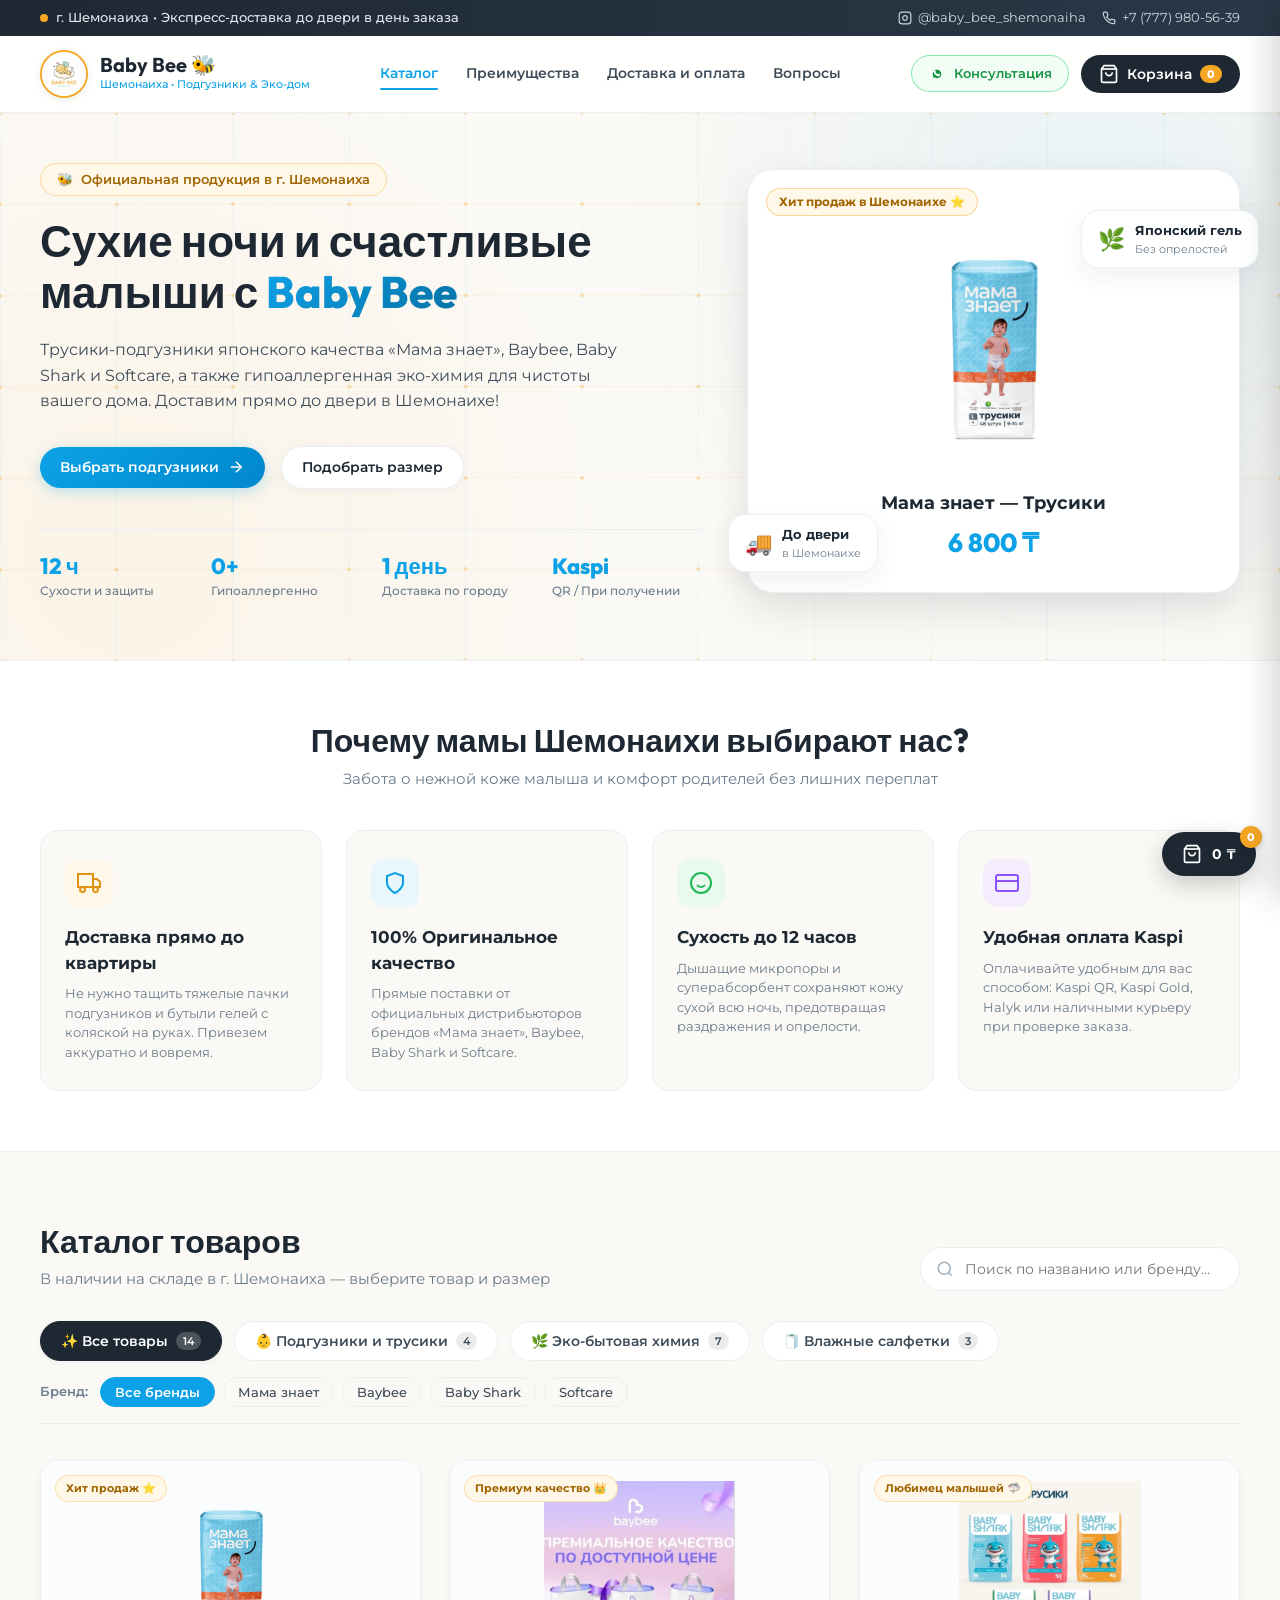
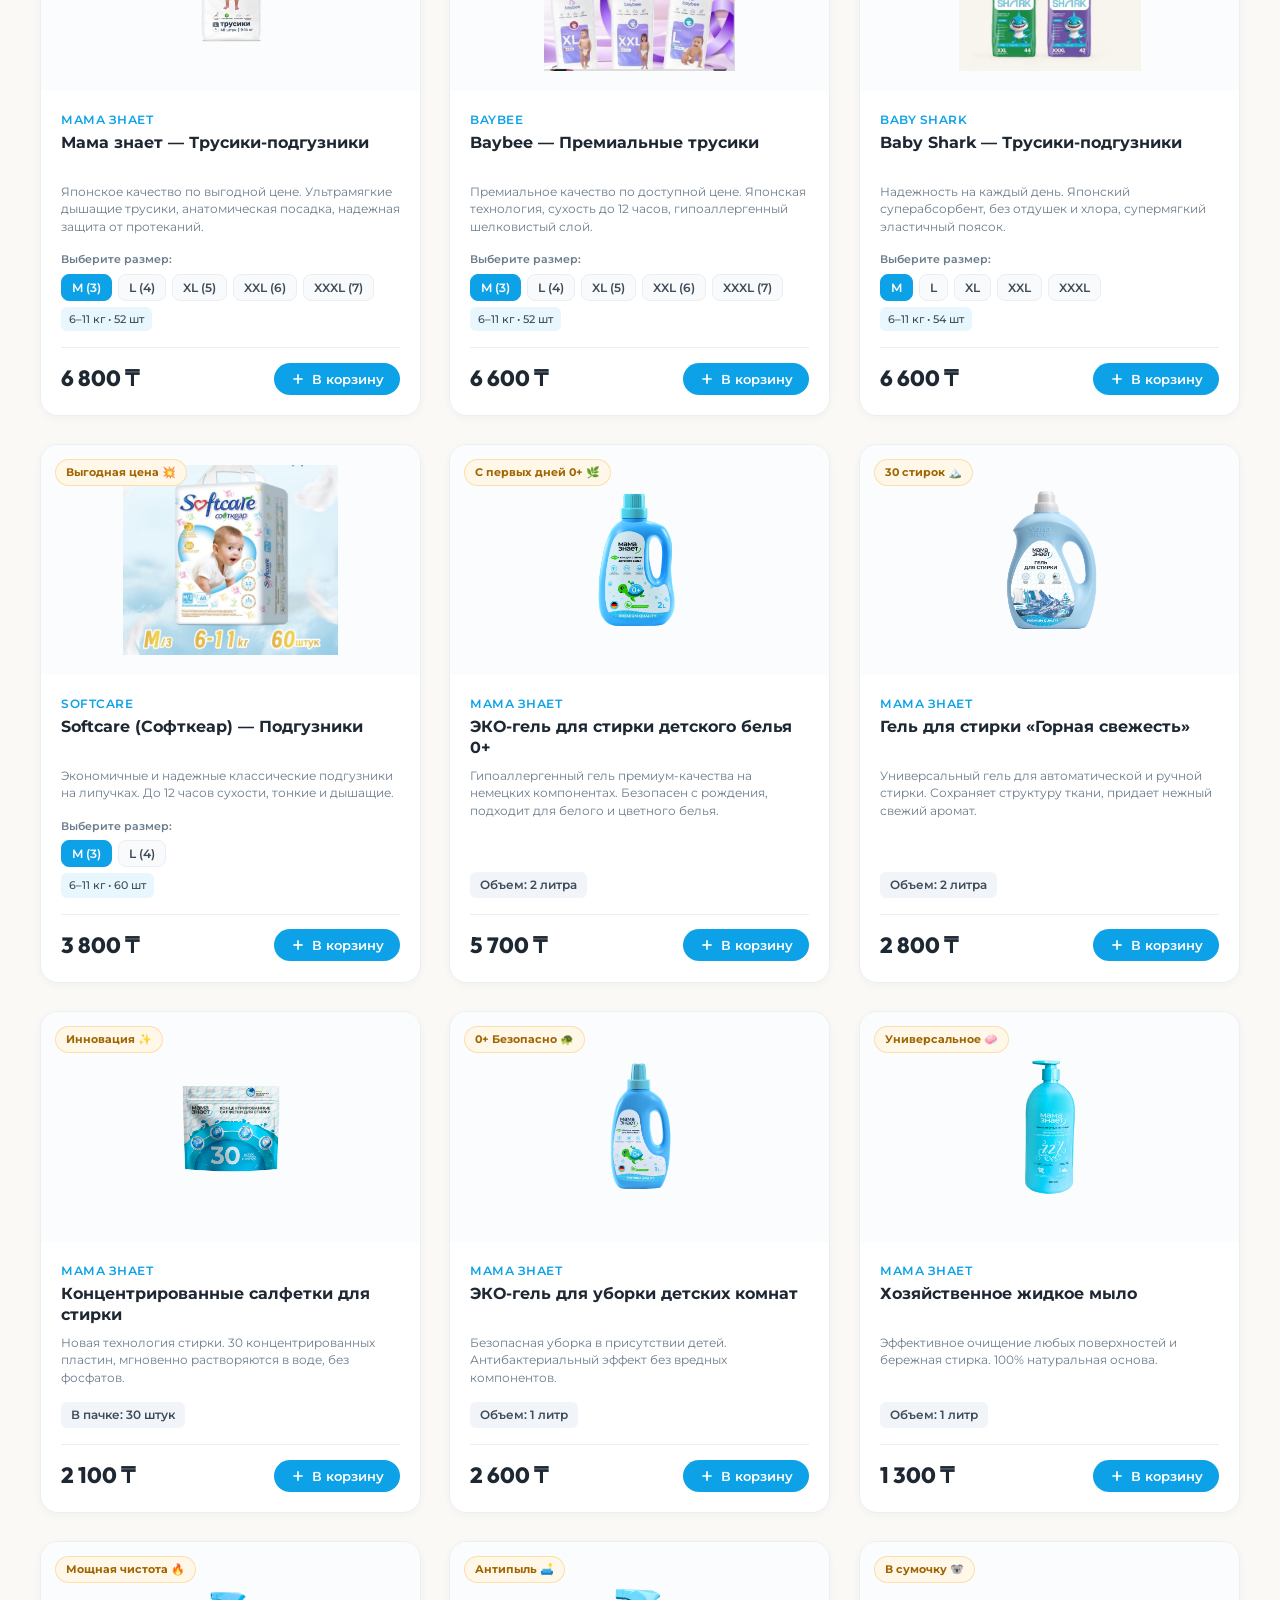
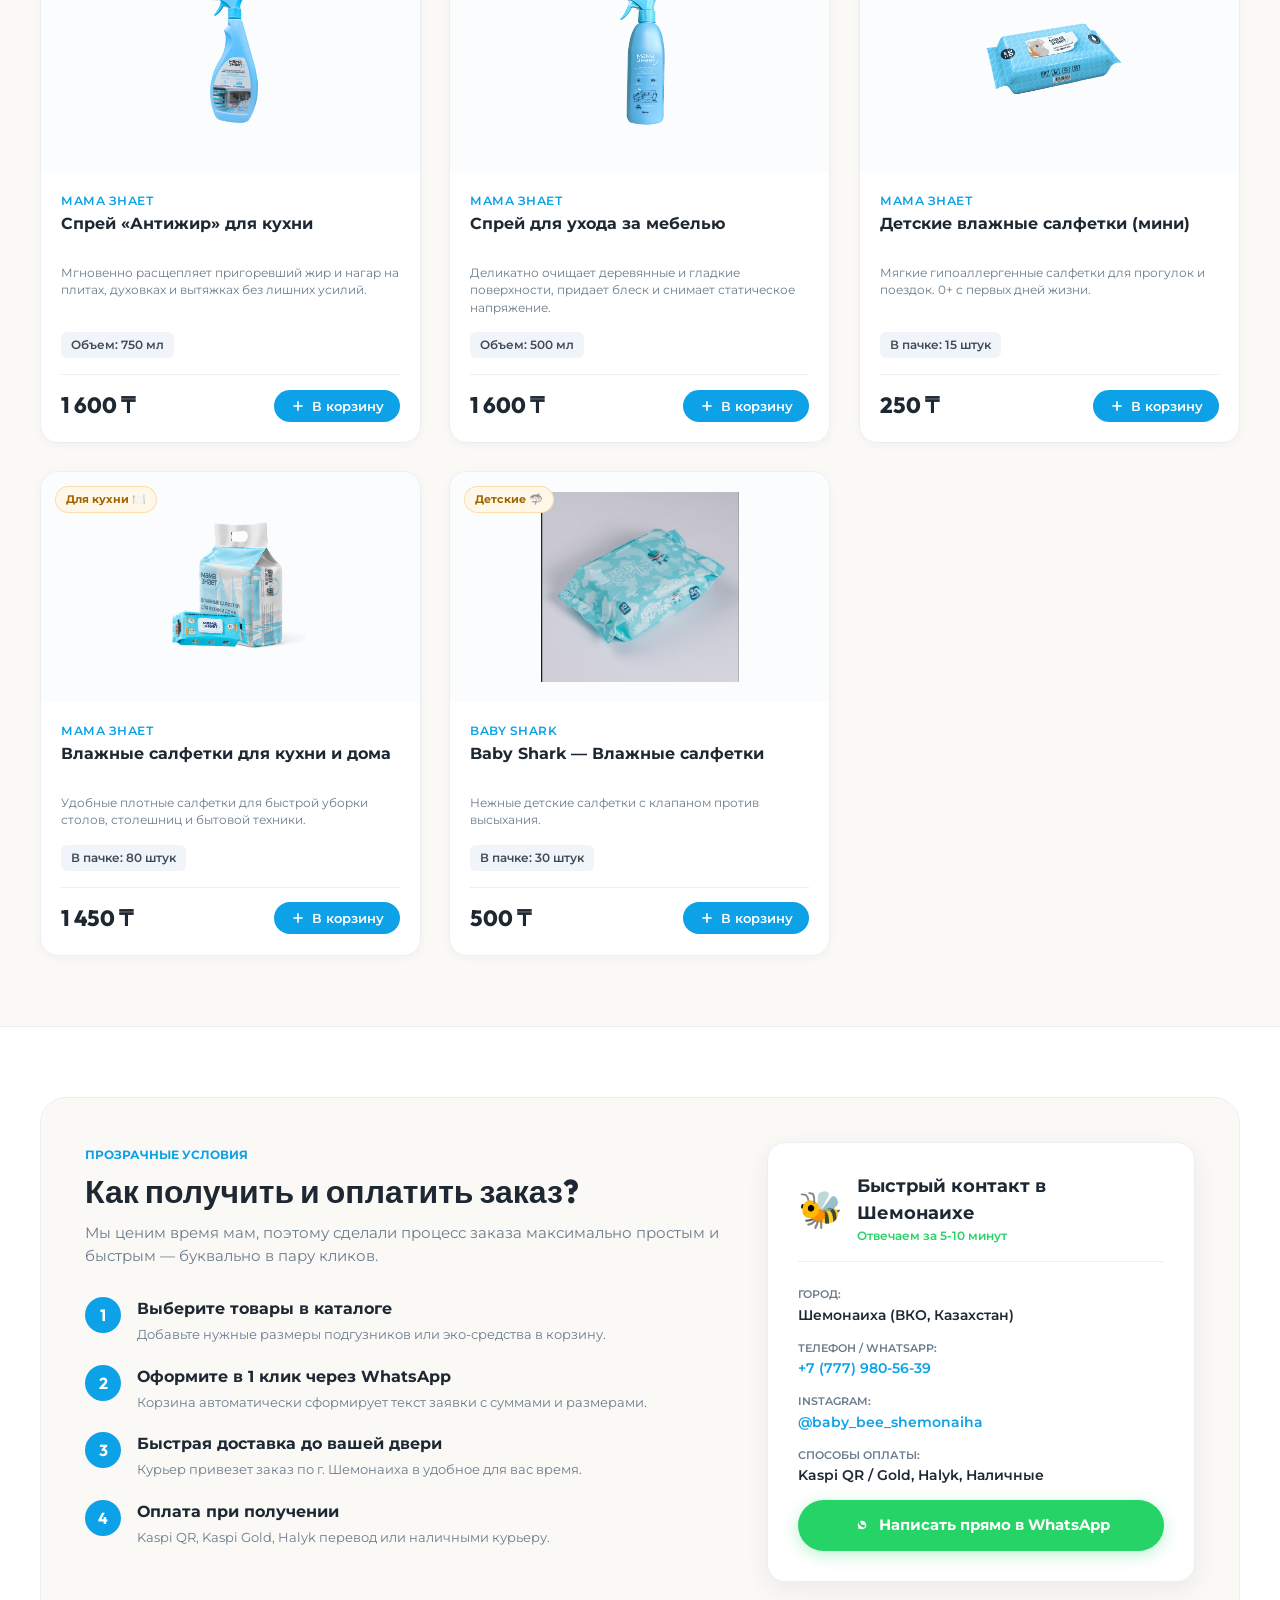
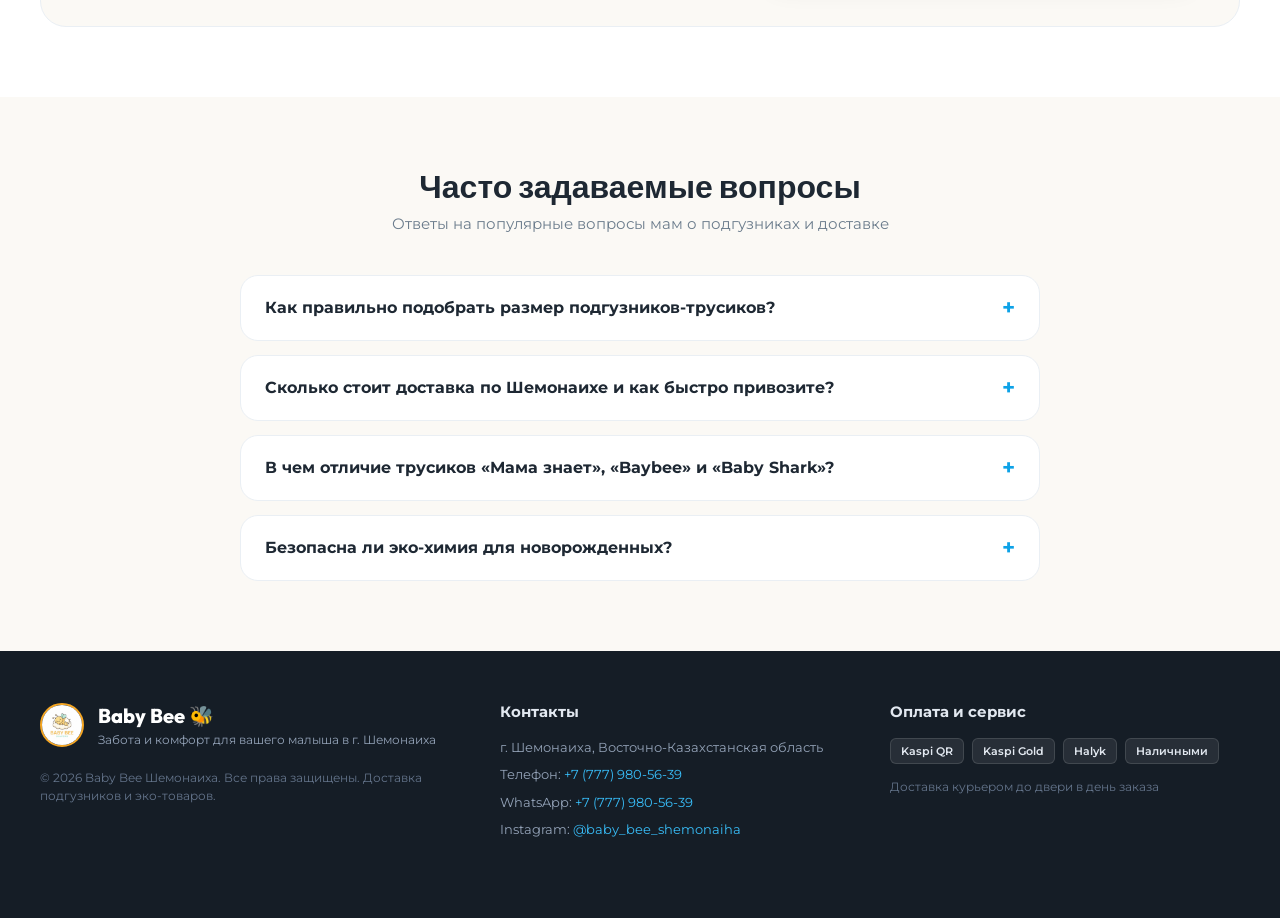
==== index.html @ c8bd8854 "feat: ✨ WOW effects — Canvas wave mesh, 3D card tilt & Stitch celebration modal" ====
<!DOCTYPE html>
<html lang="ru">
<head>
  <meta charset="UTF-8">
  <meta name="viewport" content="width=device-width, initial-scale=1.0">
  <title>Baby Bee — Доставка подгузников и эко-товаров в г. Шемонаиха</title>
  <meta name="description" content="Интернет-витрина подгузников и детских товаров Baby Bee в г. Шемонаиха. Трусики «Мама знает», Baybee, Baby Shark, Softcare, эко-гели для стирки. Быстрая доставка до двери!">
  
  <!-- Favicon / Logo -->
  <link rel="icon" type="image/jpeg" href="images/logo.jpg">
  
  <!-- Google Fonts: Montserrat + Outfit -->
  <link rel="preconnect" href="https://fonts.googleapis.com">
  <link rel="preconnect" href="https://fonts.gstatic.com" crossorigin>
  <link href="https://fonts.googleapis.com/css2?family=Montserrat:wght@400;500;600;700;800;900&family=Outfit:wght@400;500;600;700&display=swap" rel="stylesheet">
  
  <!-- Stylesheet -->
  <link rel="stylesheet" href="css/style.css">
</head>
<body>

  <!-- Top Announcement Bar -->
  <div class="top-bar">
    <div class="container top-bar__content">
      <div class="top-bar__tag">
        <span class="pulse-dot"></span>
        <span>г. Шемонаиха • Экспресс-доставка до двери в день заказа</span>
      </div>
      <div class="top-bar__links">
        <a href="https://instagram.com/baby_bee_shemonaiha" target="_blank" rel="noopener" class="top-bar__link">
          <svg class="icon" viewBox="0 0 24 24" fill="none" stroke="currentColor" stroke-width="2"><rect x="2" y="2" width="20" height="20" rx="5" ry="5"></rect><path d="M16 11.37A4 4 0 1 1 12.63 8 4 4 0 0 1 16 11.37z"></path><line x1="17.5" y1="6.5" x2="17.51" y2="6.5"></line></svg>
          <span>@baby_bee_shemonaiha</span>
        </a>
        <a href="tel:+77779805639" class="top-bar__link">
          <svg class="icon" viewBox="0 0 24 24" fill="none" stroke="currentColor" stroke-width="2"><path d="M22 16.92v3a2 2 0 0 1-2.18 2 19.79 19.79 0 0 1-8.63-3.07 19.5 19.5 0 0 1-6-6 19.79 19.79 0 0 1-3.07-8.67A2 2 0 0 1 4.11 2h3a2 2 0 0 1 2 1.72 12.84 12.84 0 0 0 .7 2.81 2 2 0 0 1-.45 2.11L8.09 9.91a16 16 0 0 0 6 6l1.27-1.27a2 2 0 0 1 2.11-.45 12.84 12.84 0 0 0 2.81.7A2 2 0 0 1 22 16.92z"></path></svg>
          <span>+7 (777) 980-56-39</span>
        </a>
      </div>
    </div>
  </div>

  <!-- Header / Navigation -->
  <header class="header">
    <div class="container header__container">
      <a href="#" class="brand-logo">
        <img src="images/logo.jpg" alt="Baby Bee Шемонаиха" class="brand-logo__img">
        <div class="brand-logo__text">
          <span class="brand-logo__title">Baby Bee 🐝</span>
          <span class="brand-logo__sub">Шемонаиха • Подгузники & Эко-дом</span>
        </div>
      </a>

      <nav class="nav">
        <a href="#catalog" class="nav__link active">Каталог</a>
        <a href="#advantages" class="nav__link">Преимущества</a>
        <a href="#delivery" class="nav__link">Доставка и оплата</a>
        <a href="#faq" class="nav__link">Вопросы</a>
      </nav>

      <div class="header__actions">
        <a href="https://wa.me/77779805639?text=%D0%97%D0%B4%D1%80%D0%B0%D0%B2%D1%81%D1%82%D0%B2%D1%83%D0%B9%D1%82%D0%B5!%20%D0%A5%D0%BE%D1%87%D1%83%20%D0%BF%D1%80%D0%BE%D0%BA%D0%BE%D0%BD%D1%81%D1%83%D0%BB%D1%8C%D1%82%D0%B8%D1%80%D0%BE%D0%B2%D0%B0%D1%82%D1%8C%D1%81%D1%8F%20%D0%BF%D0%BE%20%D0%BF%D0%BE%D0%B4%D0%B3%D1%83%D0%B7%D0%BD%D0%B8%D0%BA%D0%B0%D0%BC%20%F0%9F%90%9D" target="_blank" rel="noopener" class="btn btn--whatsapp-outline">
          <svg class="icon-wa" viewBox="0 0 24 24" fill="currentColor"><path d="M12.031 6.172c-3.181 0-5.767 2.586-5.768 5.766-.001 1.298.38 2.27 1.019 3.287l-.582 2.128 2.182-.573c.978.58 1.911.928 3.145.929 3.178 0 5.767-2.587 5.768-5.766.001-3.187-2.575-5.771-5.764-5.771zm3.392 8.244c-.144.405-.837.774-1.17.824-.312.045-.634.07-.941.015-1.428-.255-2.587-1.144-3.56-2.115-.976-.97-1.86-2.13-2.114-3.56-.055-.306-.03-.628.016-.941.05-.333.419-1.026.824-1.17.203-.072.434-.072.637 0 .15.053.303.14.417.253.344.341.688.683 1.031 1.025.109.109.176.242.176.388 0 .147-.067.28-.176.389l-.337.337c-.109.109-.109.288 0 .397.432.432.93.811 1.488 1.119.559.309 1.146.541 1.765.688.15.035.303-.027.4-.124l.338-.338c.109-.109.242-.176.389-.176.146 0 .279.067.388.176.342.343.684.687 1.025 1.031.113.114.2.267.253.417.072.203.072.434 0 .637z"/></svg>
          <span>Консультация</span>
        </a>
        
        <button id="cartBtn" class="cart-trigger-btn" aria-label="Открыть корзину">
          <svg class="icon-cart" viewBox="0 0 24 24" fill="none" stroke="currentColor" stroke-width="2"><path d="M6 2L3 6v14a2 2 0 0 0 2 2h14a2 2 0 0 0 2-2V6l-3-4z"></path><line x1="3" y1="6" x2="21" y2="6"></line><path d="M16 10a4 4 0 0 1-8 0"></path></svg>
          <span class="cart-trigger-btn__text">Корзина</span>
          <span id="cartCountBadge" class="cart-badge">0</span>
        </button>
      </div>
    </div>
  </header>

  <!-- Hero Banner -->
  <section class="hero">
    <canvas id="heroMeshCanvas" class="hero__mesh-canvas"></canvas>
    <div class="container hero__container">
      <div class="hero__content">
        <div class="hero__pill">
          <span class="hero__pill-emoji">🐝</span>
          <span>Официальная продукция в г. Шемонаиха</span>
        </div>
        <h1 class="hero__title">
          Сухие ночи и счастливые малыши с <span class="gradient-text">Baby Bee</span>
        </h1>
        <p class="hero__desc">
          Трусики-подгузники японского качества «Мама знает», Baybee, Baby Shark и Softcare, а также гипоаллергенная эко-химия для чистоты вашего дома. Доставим прямо до двери в Шемонаихе!
        </p>

        <div class="hero__actions">
          <a href="#catalog" class="btn btn--primary">
            <span>Выбрать подгузники</span>
            <svg class="icon-arrow" viewBox="0 0 24 24" fill="none" stroke="currentColor" stroke-width="2"><line x1="5" y1="12" x2="19" y2="12"></line><polyline points="12 5 19 12 12 19"></polyline></svg>
          </a>
          <a href="https://wa.me/77779805639?text=%D0%97%D0%B4%D1%80%D0%B0%D0%B2%D1%81%D1%82%D0%B2%D1%83%D0%B9%D1%82%D0%B5!%20%D0%9F%D0%BE%D0%BC%D0%BE%D0%B3%D0%B8%D1%82%D0%B5%20%D0%BF%D0%BE%D0%B4%D0%BE%D0%B1%D1%80%D0%B0%D1%82%D1%8C%20%D1%80%D0%B0%D0%B7%D0%BC%D0%B5%D1%80%20%D0%BF%D0%BE%D0%B4%D0%B3%D1%83%D0%B7%D0%BD%D0%B8%D0%BA%D0%BE%D0%B2%20%D0%BF%D0%BE%20%D0%B2%D0%B5%D1%81%D1%83%20%D0%BC%D0%B0%D0%BB%D1%8B%D1%88%D0%B0%20%F0%9F%91%B6" target="_blank" rel="noopener" class="btn btn--secondary">
            <span>Подобрать размер</span>
          </a>
        </div>

        <!-- Quick Stats / Highlights -->
        <div class="hero__stats">
          <div class="stat-card">
            <span class="stat-card__number">12 ч</span>
            <span class="stat-card__label">Сухости и защиты</span>
          </div>
          <div class="stat-card">
            <span class="stat-card__number">0+</span>
            <span class="stat-card__label">Гипоаллергенно</span>
          </div>
          <div class="stat-card">
            <span class="stat-card__number">1 день</span>
            <span class="stat-card__label">Доставка по городу</span>
          </div>
          <div class="stat-card">
            <span class="stat-card__number">Kaspi</span>
            <span class="stat-card__label">QR / При получении</span>
          </div>
        </div>
      </div>

      <div class="hero__media">
        <div class="hero-card-preview">
          <div class="hero-badge">Хит продаж в Шемонаихе ⭐</div>
          <img src="images/products/mama_znaet_pants.webp" alt="Мама знает трусики" class="hero-card-preview__img">
          <div class="hero-card-preview__caption">
            <div class="hero-card-preview__name">Мама знает — Трусики</div>
            <div class="hero-card-preview__price">6 800 ₸</div>
          </div>
          <div class="hero-floating-badge hero-floating-badge--1">
            <span class="emoji">🚚</span>
            <div>
              <strong>До двери</strong>
              <small>в Шемонаихе</small>
            </div>
          </div>
          <div class="hero-floating-badge hero-floating-badge--2">
            <span class="emoji">🌿</span>
            <div>
              <strong>Японский гель</strong>
              <small>Без опрелостей</small>
            </div>
          </div>
        </div>
      </div>
    </div>
  </section>

  <!-- Advantages Section -->
  <section id="advantages" class="advantages-section">
    <div class="container">
      <div class="section-header">
        <h2 class="section-title">Почему мамы Шемонаихи выбирают нас?</h2>
        <p class="section-subtitle">Забота о нежной коже малыша и комфорт родителей без лишних переплат</p>
      </div>

      <div class="advantages-grid">
        <div class="adv-card">
          <div class="adv-card__icon adv-card__icon--yellow">
            <svg viewBox="0 0 24 24" fill="none" stroke="currentColor" stroke-width="2"><rect x="1" y="3" width="15" height="13"></rect><polygon points="16 8 20 8 23 11 23 16 16 16 16 8"></polygon><circle cx="5.5" cy="18.5" r="2.5"></circle><circle cx="18.5" cy="18.5" r="2.5"></circle></svg>
          </div>
          <h3 class="adv-card__title">Доставка прямо до квартиры</h3>
          <p class="adv-card__text">Не нужно тащить тяжелые пачки подгузников и бутыли гелей с коляской на руках. Привезем аккуратно и вовремя.</p>
        </div>

        <div class="adv-card">
          <div class="adv-card__icon adv-card__icon--blue">
            <svg viewBox="0 0 24 24" fill="none" stroke="currentColor" stroke-width="2"><path d="M12 22s8-4 8-10V5l-8-3-8 3v7c0 6 8 10 8 10z"></path></svg>
          </div>
          <h3 class="adv-card__title">100% Оригинальное качество</h3>
          <p class="adv-card__text">Прямые поставки от официальных дистрибьюторов брендов «Мама знает», Baybee, Baby Shark и Softcare.</p>
        </div>

        <div class="adv-card">
          <div class="adv-card__icon adv-card__icon--green">
            <svg viewBox="0 0 24 24" fill="none" stroke="currentColor" stroke-width="2"><circle cx="12" cy="12" r="10"></circle><path d="M8 14s1.5 2 4 2 4-2 4-2"></path><line x1="9" y1="9" x2="9.01" y2="9"></line><line x1="15" y1="9" x2="15.01" y2="9"></line></svg>
          </div>
          <h3 class="adv-card__title">Сухость до 12 часов</h3>
          <p class="adv-card__text">Дышащие микропоры и суперабсорбент сохраняют кожу сухой всю ночь, предотвращая раздражения и опрелости.</p>
        </div>

        <div class="adv-card">
          <div class="adv-card__icon adv-card__icon--purple">
            <svg viewBox="0 0 24 24" fill="none" stroke="currentColor" stroke-width="2"><rect x="1" y="4" width="22" height="16" rx="2" ry="2"></rect><line x1="1" y1="10" x2="23" y2="10"></line></svg>
          </div>
          <h3 class="adv-card__title">Удобная оплата Kaspi</h3>
          <p class="adv-card__text">Оплачивайте удобным для вас способом: Kaspi QR, Kaspi Gold, Halyk или наличными курьеру при проверке заказа.</p>
        </div>
      </div>
    </div>
  </section>

  <!-- Catalog Section -->
  <section id="catalog" class="catalog-section">
    <div class="container">
      <div class="catalog-head">
        <div>
          <h2 class="section-title">Каталог товаров</h2>
          <p class="section-subtitle">В наличии на складе в г. Шемонаиха — выберите товар и размер</p>
        </div>

        <!-- Search Bar -->
        <div class="catalog-search">
          <svg class="search-icon" viewBox="0 0 24 24" fill="none" stroke="currentColor" stroke-width="2"><circle cx="11" cy="11" r="8"></circle><line x1="21" y1="21" x2="16.65" y2="16.65"></line></svg>
          <input type="text" id="searchInput" placeholder="Поиск по названию или бренду..." aria-label="Поиск товаров">
        </div>
      </div>

      <!-- Category Filter Pills -->
      <div class="filter-categories">
        <button class="filter-btn active" data-category="all">
          <span>✨ Все товары</span>
          <span class="filter-count" id="countAll">14</span>
        </button>
        <button class="filter-btn" data-category="diapers">
          <span>👶 Подгузники и трусики</span>
          <span class="filter-count" id="countDiapers">4</span>
        </button>
        <button class="filter-btn" data-category="care">
          <span>🌿 Эко-бытовая химия</span>
          <span class="filter-count" id="countCare">7</span>
        </button>
        <button class="filter-btn" data-category="wipes">
          <span>🧻 Влажные салфетки</span>
          <span class="filter-count" id="countWipes">3</span>
        </button>
      </div>

      <!-- Brand Filter Tabs -->
      <div class="filter-brands">
        <span class="brand-label">Бренд:</span>
        <button class="brand-pill active" data-brand="all">Все бренды</button>
        <button class="brand-pill" data-brand="Мама знает">Мама знает</button>
        <button class="brand-pill" data-brand="Baybee">Baybee</button>
        <button class="brand-pill" data-brand="Baby Shark">Baby Shark</button>
        <button class="brand-pill" data-brand="Softcare">Softcare</button>
      </div>

      <!-- Products Grid -->
      <div id="productsGrid" class="products-grid">
        <!-- Rendered dynamically via app.js -->
        <div class="loading-state">
          <div class="spinner"></div>
          <p>Загрузка каталога товаров...</p>
        </div>
      </div>
    </div>
  </section>

  <!-- Delivery & Payment Section -->
  <section id="delivery" class="delivery-section">
    <div class="container">
      <div class="delivery-card">
        <div class="delivery-card__col">
          <div class="badge-sub">Прозрачные условия</div>
          <h2 class="delivery-title">Как получить и оплатить заказ?</h2>
          <p class="delivery-text">Мы ценим время мам, поэтому сделали процесс заказа максимально простым и быстрым — буквально в пару кликов.</p>

          <div class="steps-list">
            <div class="step-item">
              <div class="step-item__num">1</div>
              <div class="step-item__info">
                <h4>Выберите товары в каталоге</h4>
                <p>Добавьте нужные размеры подгузников или эко-средства в корзину.</p>
              </div>
            </div>

            <div class="step-item">
              <div class="step-item__num">2</div>
              <div class="step-item__info">
                <h4>Оформите в 1 клик через WhatsApp</h4>
                <p>Корзина автоматически сформирует текст заявки с суммами и размерами.</p>
              </div>
            </div>

            <div class="step-item">
              <div class="step-item__num">3</div>
              <div class="step-item__info">
                <h4>Быстрая доставка до вашей двери</h4>
                <p>Курьер привезет заказ по г. Шемонаиха в удобное для вас время.</p>
              </div>
            </div>

            <div class="step-item">
              <div class="step-item__num">4</div>
              <div class="step-item__info">
                <h4>Оплата при получении</h4>
                <p>Kaspi QR, Kaspi Gold, Halyk перевод или наличными курьеру.</p>
              </div>
            </div>
          </div>
        </div>

        <div class="delivery-card__col delivery-card__col--accent">
          <div class="order-box">
            <div class="order-box__header">
              <span class="order-box__icon">🐝</span>
              <div>
                <h3>Быстрый контакт в Шемонаихе</h3>
                <p>Отвечаем за 5-10 минут</p>
              </div>
            </div>

            <div class="order-box__item">
              <span class="label">Город:</span>
              <span class="value">Шемонаиха (ВКО, Казахстан)</span>
            </div>
            <div class="order-box__item">
              <span class="label">Телефон / WhatsApp:</span>
              <a href="https://wa.me/77779805639" class="value link">+7 (777) 980-56-39</a>
            </div>
            <div class="order-box__item">
              <span class="label">Instagram:</span>
              <a href="https://instagram.com/baby_bee_shemonaiha" target="_blank" class="value link">@baby_bee_shemonaiha</a>
            </div>
            <div class="order-box__item">
              <span class="label">Способы оплаты:</span>
              <span class="value">Kaspi QR / Gold, Halyk, Наличные</span>
            </div>

            <a href="https://wa.me/77779805639?text=%D0%97%D0%B4%D1%80%D0%B0%D0%B2%D1%81%D1%82%D0%B2%D1%83%D0%B9%D1%82%D0%B5!%20%D0%AF%20%D0%B8%D0%B7%20%D0%A8%D0%B5%D0%BC%D0%BE%D0%BD%D0%B0%D0%B8%D1%85%D0%B8%2C%20%D1%85%D0%BE%D1%87%D1%83%20%D1%81%D0%B4%D0%B5%D0%BB%D0%B0%D1%82%D1%8C%20%D0%B7%D0%B0%D0%BA%D0%B0%D0%B7%20%F0%9F%9B%92" target="_blank" rel="noopener" class="btn btn--whatsapp-solid">
              <svg class="icon-wa" viewBox="0 0 24 24" fill="currentColor"><path d="M12.031 6.172c-3.181 0-5.767 2.586-5.768 5.766-.001 1.298.38 2.27 1.019 3.287l-.582 2.128 2.182-.573c.978.58 1.911.928 3.145.929 3.178 0 5.767-2.587 5.768-5.766.001-3.187-2.575-5.771-5.764-5.771zm3.392 8.244c-.144.405-.837.774-1.17.824-.312.045-.634.07-.941.015-1.428-.255-2.587-1.144-3.56-2.115-.976-.97-1.86-2.13-2.114-3.56-.055-.306-.03-.628.016-.941.05-.333.419-1.026.824-1.17.203-.072.434-.072.637 0 .15.053.303.14.417.253.344.341.688.683 1.031 1.025.109.109.176.242.176.388 0 .147-.067.28-.176.389l-.337.337c-.109.109-.109.288 0 .397.432.432.93.811 1.488 1.119.559.309 1.146.541 1.765.688.15.035.303-.027.4-.124l.338-.338c.109-.109.242-.176.389-.176.146 0 .279.067.388.176.342.343.684.687 1.025 1.031.113.114.2.267.253.417.072.203.072.434 0 .637z"/></svg>
              <span>Написать прямо в WhatsApp</span>
            </a>
          </div>
        </div>
      </div>
    </div>
  </section>

  <!-- FAQ Section -->
  <section id="faq" class="faq-section">
    <div class="container">
      <div class="section-header">
        <h2 class="section-title">Часто задаваемые вопросы</h2>
        <p class="section-subtitle">Ответы на популярные вопросы мам о подгузниках и доставке</p>
      </div>

      <div class="faq-accordion">
        <details class="faq-item">
          <summary class="faq-question">
            <span>Как правильно подобрать размер подгузников-трусиков?</span>
            <span class="faq-icon">+</span>
          </summary>
          <div class="faq-answer">
            <p>Ориентируйтесь в первую очередь на реальный вес малыша и его телосложение. Если вес находится на верхней границе (например, 10.5 кг при диапазоне M 6–11 кг), рекомендуем брать размер с запасом — размер L (9–14 кг), чтобы поясок сидел свободно и не оставлял следов.</p>
          </div>
        </details>

        <details class="faq-item">
          <summary class="faq-question">
            <span>Сколько стоит доставка по Шемонаихе и как быстро привозите?</span>
            <span class="faq-icon">+</span>
          </summary>
          <div class="faq-answer">
            <p>Доставляем заказы в день оформления прямо до вашей квартиры или дома. Точные детали и время согласовываются индивидуально в WhatsApp для вашего максимального удобства.</p>
          </div>
        </details>

        <details class="faq-item">
          <summary class="faq-question">
            <span>В чем отличие трусиков «Мама знает», «Baybee» и «Baby Shark»?</span>
            <span class="faq-icon">+</span>
          </summary>
          <div class="faq-answer">
            <p><strong>«Мама знает»</strong> — флагманский казахстанско-японский бренд с высочайшей мягкостью и анатомическим кроем. <strong>«Baybee»</strong> — премиальная серия с шелковистым слоем для чувствительной кожи. <strong>«Baby Shark»</strong> — практичные, ультратонкие и яркие трусики на каждый день. Все три бренда используют премиальный японский абсорбент без хлора и отдушек.</p>
          </div>
        </details>

        <details class="faq-item">
          <summary class="faq-question">
            <span>Безопасна ли эко-химия для новорожденных?</span>
            <span class="faq-icon">+</span>
          </summary>
          <div class="faq-answer">
            <p>Да! ЭКО-гель для стирки «Мама знает» имеет маркировку 0+ с первых дней жизни, изготовлен на основе мягких ПАВ на немецких компонентах, полностью выполаскивается из волокон ткани и гипоаллергенен.</p>
          </div>
        </details>
      </div>
    </div>
  </section>

  <!-- Footer -->
  <footer class="footer">
    <div class="container footer__container">
      <div class="footer__brand">
        <div class="footer__logo">
          <img src="images/logo.jpg" alt="Baby Bee Шемонаиха" class="footer__logo-img">
          <div>
            <div class="footer__brand-title">Baby Bee 🐝</div>
            <div class="footer__brand-desc">Забота и комфорт для вашего малыша в г. Шемонаиха</div>
          </div>
        </div>
        <p class="footer__copy">© 2026 Baby Bee Шемонаиха. Все права защищены. Доставка подгузников и эко-товаров.</p>
      </div>

      <div class="footer__links">
        <h4>Контакты</h4>
        <p>г. Шемонаиха, Восточно-Казахстанская область</p>
        <p>Телефон: <a href="tel:+77779805639">+7 (777) 980-56-39</a></p>
        <p>WhatsApp: <a href="https://wa.me/77779805639">+7 (777) 980-56-39</a></p>
        <p>Instagram: <a href="https://instagram.com/baby_bee_shemonaiha" target="_blank">@baby_bee_shemonaiha</a></p>
      </div>

      <div class="footer__payment">
        <h4>Оплата и сервис</h4>
        <div class="payment-badges">
          <span class="pay-badge">Kaspi QR</span>
          <span class="pay-badge">Kaspi Gold</span>
          <span class="pay-badge">Halyk</span>
          <span class="pay-badge">Наличными</span>
        </div>
        <p class="footer__note">Доставка курьером до двери в день заказа</p>
      </div>
    </div>
  </footer>

  <!-- Slide-out Cart Drawer & Backdrop -->
  <div id="cartBackdrop" class="cart-backdrop"></div>
  <aside id="cartDrawer" class="cart-drawer" aria-label="Корзина покупок">
    <div class="cart-drawer__header">
      <div class="cart-drawer__title">
        <svg class="icon" viewBox="0 0 24 24" fill="none" stroke="currentColor" stroke-width="2"><path d="M6 2L3 6v14a2 2 0 0 0 2 2h14a2 2 0 0 0 2-2V6l-3-4z"></path><line x1="3" y1="6" x2="21" y2="6"></line><path d="M16 10a4 4 0 0 1-8 0"></path></svg>
        <span>Ваш заказ</span>
        <span id="drawerItemsCount" class="badge-count">0</span>
      </div>
      <button id="closeCartBtn" class="close-cart-btn" aria-label="Закрыть корзину">
        <svg viewBox="0 0 24 24" fill="none" stroke="currentColor" stroke-width="2"><line x1="18" y1="6" x2="6" y2="18"></line><line x1="6" y1="6" x2="18" y2="18"></line></svg>
      </button>
    </div>

    <!-- Cart Items List -->
    <div id="cartItemsList" class="cart-drawer__items">
      <!-- Empty state or items rendered via app.js -->
    </div>

    <!-- Cart Drawer Footer -->
    <div class="cart-drawer__footer">
      <!-- Order details input fields -->
      <div class="checkout-inputs">
        <div class="input-group">
          <label for="orderName">Ваше имя:</label>
          <input type="text" id="orderName" placeholder="Например: Алина" class="form-control">
        </div>
        <div class="input-group">
          <label for="orderAddress">Адрес в Шемонаихе:</label>
          <input type="text" id="orderAddress" placeholder="Улица, дом, квартира (или самовывоз)" class="form-control">
        </div>
        <div class="input-group">
          <label for="orderPayment">Способ оплаты:</label>
          <select id="orderPayment" class="form-control">
            <option value="Kaspi QR / Kaspi Gold">Kaspi QR / Kaspi Gold</option>
            <option value="Halyk Bank">Halyk Bank перевод</option>
            <option value="Наличными курьеру">Наличными при получении</option>
          </select>
        </div>
      </div>

      <div class="cart-total-bar">
        <span>Итого к оплате:</span>
        <span id="cartTotalPrice" class="cart-total-price">0 ₸</span>
      </div>

      <button id="checkoutWhatsAppBtn" class="btn btn--whatsapp-checkout">
        <svg class="icon-wa" viewBox="0 0 24 24" fill="currentColor"><path d="M12.031 6.172c-3.181 0-5.767 2.586-5.768 5.766-.001 1.298.38 2.27 1.019 3.287l-.582 2.128 2.182-.573c.978.58 1.911.928 3.145.929 3.178 0 5.767-2.587 5.768-5.766.001-3.187-2.575-5.771-5.764-5.771zm3.392 8.244c-.144.405-.837.774-1.17.824-.312.045-.634.07-.941.015-1.428-.255-2.587-1.144-3.56-2.115-.976-.97-1.86-2.13-2.114-3.56-.055-.306-.03-.628.016-.941.05-.333.419-1.026.824-1.17.203-.072.434-.072.637 0 .15.053.303.14.417.253.344.341.688.683 1.031 1.025.109.109.176.242.176.388 0 .147-.067.28-.176.389l-.337.337c-.109.109-.109.288 0 .397.432.432.93.811 1.488 1.119.559.309 1.146.541 1.765.688.15.035.303-.027.4-.124l.338-.338c.109-.109.242-.176.389-.176.146 0 .279.067.388.176.342.343.684.687 1.025 1.031.113.114.2.267.253.417.072.203.072.434 0 .637z"/></svg>
        <span>Отправить заказ в WhatsApp</span>
      </button>

      <p class="cart-disclaimer">Нажимая кнопку, вы перейдете в WhatsApp с готовым списком товаров для подтверждения</p>
    </div>
  </aside>

  <!-- Floating Sticky Cart Button (Mobile & Desktop) -->
  <button id="floatingCartBtn" class="floating-cart" aria-label="Открыть корзину">
    <div class="floating-cart__badge" id="floatingBadge">0</div>
    <svg viewBox="0 0 24 24" fill="none" stroke="currentColor" stroke-width="2"><path d="M6 2L3 6v14a2 2 0 0 0 2 2h14a2 2 0 0 0 2-2V6l-3-4z"></path><line x1="3" y1="6" x2="21" y2="6"></line><path d="M16 10a4 4 0 0 1-8 0"></path></svg>
    <span class="floating-cart__label" id="floatingTotal">0 ₸</span>
  </button>

  <!-- Fullscreen Confetti Canvas -->
  <canvas id="confettiCanvas" class="confetti-canvas"></canvas>

  <!-- Stitch-Inspired Celebratory Order Modal -->
  <div id="celebrationBackdrop" class="celebration-backdrop" aria-hidden="true">
    <div class="celebration-modal" id="celebrationModal" role="dialog" aria-modal="true" aria-labelledby="celebrationTitle">
      <button class="celebration-modal__close" id="closeCelebrationBtn" aria-label="Закрыть окно">
        <svg viewBox="0 0 24 24" fill="none" stroke="currentColor" stroke-width="2"><line x1="18" y1="6" x2="6" y2="18"></line><line x1="6" y1="6" x2="18" y2="18"></line></svg>
      </button>

      <!-- Honey Mascot Badge -->
      <div class="celebration-mascot-wrap">
        <div class="celebration-mascot-glow"></div>
        <div class="celebration-mascot-ring">
          <img src="images/mascot.png" alt="Baby Bee Маскот" class="celebration-mascot-img">
        </div>
        <div class="celebration-check-badge">✓</div>
      </div>

      <h2 class="celebration-title" id="celebrationTitle">Ура! Заказ сформирован! 🎉</h2>
      <p class="celebration-subtitle">
        Спасибо за доверие Baby Bee! Заказ бережно передается на сборку в г. Шемонаиха.
      </p>

      <!-- Order Code & Live Status -->
      <div class="celebration-chips">
        <div class="celebration-chip">
          <span class="chip-label">Номер заказа:</span>
          <strong class="chip-code" id="celebrationOrderId">#BB-84920</strong>
          <button type="button" id="copyCelebrationOrderBtn" class="copy-order-btn" title="Скопировать номер заказа">
            <svg viewBox="0 0 24 24" fill="none" stroke="currentColor" stroke-width="2"><rect x="9" y="9" width="13" height="13" rx="2" ry="2"></rect><path d="M5 15H4a2 2 0 0 1-2-2V4a2 2 0 0 1 2-2h9a2 2 0 0 1 2 2v1"></path></svg>
          </button>
        </div>
        <div class="celebration-status-pill">
          <span class="pulse-dot"></span>
          <span>Ожидает отправки в WhatsApp</span>
        </div>
      </div>

      <!-- Express Delivery Pipeline -->
      <div class="celebration-delivery-card">
        <div class="delivery-card-header">
          <div class="delivery-icon-wrap">🚚</div>
          <div>
            <div class="delivery-card-title">Быстрая доставка до двери</div>
            <div class="delivery-card-city">г. Шемонаиха • Сегодня в день заказа</div>
          </div>
        </div>

        <div class="delivery-pipeline">
          <div class="pipeline-step active">
            <span class="pipeline-dot">✓</span>
            <span class="pipeline-text">Принят</span>
          </div>
          <div class="pipeline-line active"></div>
          <div class="pipeline-step current">
            <span class="pipeline-dot">●</span>
            <span class="pipeline-text">Сборка</span>
          </div>
          <div class="pipeline-line"></div>
          <div class="pipeline-step">
            <span class="pipeline-dot">3</span>
            <span class="pipeline-text">Доставка</span>
          </div>
        </div>

        <div class="delivery-address-row" id="celebrationAddressRow">
          📍 Адрес: <strong id="celebrationAddressVal">г. Шемонаиха</strong>
        </div>
      </div>

      <!-- Order Cost & Free Delivery Highlight -->
      <div class="celebration-summary">
        <div class="summary-row">
          <span>Доставка по Шемонаихе:</span>
          <span class="free-delivery-tag">Бесплатно</span>
        </div>
        <div class="summary-row total-row">
          <span>Итого к оплате:</span>
          <span class="total-highlight" id="celebrationTotalVal">0 ₸</span>
        </div>
        <div class="summary-note">Оплата при получении курьеру: Kaspi QR / Наличными</div>
      </div>

      <!-- Main Action Buttons -->
      <div class="celebration-actions">
        <a id="celebrationWhatsAppLink" href="#" target="_blank" rel="noopener" class="btn btn--celebration-wa">
          <svg class="icon-wa" viewBox="0 0 24 24" fill="currentColor"><path d="M12.031 6.172c-3.181 0-5.767 2.586-5.768 5.766-.001 1.298.38 2.27 1.019 3.287l-.582 2.128 2.182-.573c.978.58 1.911.928 3.145.929 3.178 0 5.767-2.587 5.768-5.766.001-3.187-2.575-5.771-5.764-5.771zm3.392 8.244c-.144.405-.837.774-1.17.824-.312.045-.634.07-.941.015-1.428-.255-2.587-1.144-3.56-2.115-.976-.97-1.86-2.13-2.114-3.56-.055-.306-.03-.628.016-.941.05-.333.419-1.026.824-1.17.203-.072.434-.072.637 0 .15.053.303.14.417.253.344.341.688.683 1.031 1.025.109.109.176.242.176.388 0 .147-.067.28-.176.389l-.337.337c-.109.109-.109.288 0 .397.432.432.93.811 1.488 1.119.559.309 1.146.541 1.765.688.15.035.303-.027.4-.124l.338-.338c.109-.109.242-.176.389-.176.146 0 .279.067.388.176.342.343.684.687 1.025 1.031.113.114.2.267.253.417.072.203.072.434 0 .637z"/></svg>
          <span>Перейти в WhatsApp и отправить</span>
        </a>
        <button type="button" id="continueShoppingBtn" class="btn btn--subtle-back">
          Вернуться к покупкам
        </button>
      </div>
    </div>
  </div>

  <!-- JavaScript -->
  <script src="js/app.js"></script>
</body>
</html>
---- css/style.css ----
/* ==========================================================================
   Baby Bee Shemonaikha — Stylesheet
   Palette: Honey Gold, Soft Cloud Cyan, Cream Background, Ink Dark Slate
   ========================================================================== */

:root {
  --primary: #F5A623;
  --primary-hover: #E09415;
  --primary-light: #FFF7E8;
  --primary-glow: rgba(245, 166, 35, 0.25);
  
  --cyan: #0DA2E7;
  --cyan-hover: #0888C5;
  --cyan-light: #E8F6FD;
  --cyan-glow: rgba(13, 162, 231, 0.25);
  
  --bg-cream: #FBF9F5;
  --bg-white: #FFFFFF;
  --card-bg: #FFFFFF;
  
  --ink-900: #1E2833;
  --ink-700: #3E4C59;
  --ink-500: #6B7C8C;
  --ink-300: #A2B1BF;
  --border-light: #EAEFF4;
  
  --wa-green: #25D366;
  --wa-green-hover: #1EBE5D;
  --wa-glow: rgba(37, 211, 102, 0.3);
  
  --shadow-sm: 0 2px 8px rgba(30, 40, 51, 0.04);
  --shadow-md: 0 8px 24px rgba(30, 40, 51, 0.07);
  --shadow-lg: 0 16px 36px rgba(30, 40, 51, 0.12);
  --shadow-hover: 0 20px 40px rgba(13, 162, 231, 0.12);

  --radius-sm: 10px;
  --radius-md: 18px;
  --radius-lg: 26px;
  --radius-full: 9999px;

  --font-main: 'Montserrat', -apple-system, BlinkMacSystemFont, sans-serif;
  --font-accent: 'Outfit', -apple-system, BlinkMacSystemFont, sans-serif;
  
  --transition: all 0.25s cubic-bezier(0.16, 1, 0.3, 1);
}

/* Base & Reset */
*, *::before, *::after {
  box-sizing: border-box;
  margin: 0;
  padding: 0;
}

html {
  scroll-behavior: smooth;
  font-size: 16px;
}

body {
  font-family: var(--font-main);
  background-color: var(--bg-cream);
  color: var(--ink-900);
  line-height: 1.5;
  overflow-x: hidden;
  -webkit-font-smoothing: antialiased;
}

.container {
  width: 100%;
  max-width: 1240px;
  margin: 0 auto;
  padding: 0 20px;
}

img {
  max-width: 100%;
  height: auto;
  display: block;
}

a {
  color: inherit;
  text-decoration: none;
}

button {
  font-family: inherit;
  cursor: pointer;
  border: none;
  background: none;
  outline: none;
}

/* Top Announcement Bar */
.top-bar {
  background: linear-gradient(90deg, #1E2833 0%, #2A3847 100%);
  color: #FFFFFF;
  font-size: 13px;
  padding: 8px 0;
  position: relative;
  z-index: 50;
}

.top-bar__content {
  display: flex;
  align-items: center;
  justify-content: space-between;
  flex-wrap: wrap;
  gap: 10px;
}

.top-bar__tag {
  display: flex;
  align-items: center;
  gap: 8px;
  font-weight: 500;
  color: #E2E8F0;
}

.pulse-dot {
  width: 8px;
  height: 8px;
  background-color: var(--primary);
  border-radius: 50%;
  box-shadow: 0 0 0 0 rgba(245, 166, 35, 0.7);
  animation: pulse 1.8s infinite;
}

@keyframes pulse {
  0% { transform: scale(0.95); box-shadow: 0 0 0 0 rgba(245, 166, 35, 0.7); }
  70% { transform: scale(1); box-shadow: 0 0 0 8px rgba(245, 166, 35, 0); }
  100% { transform: scale(0.95); box-shadow: 0 0 0 0 rgba(245, 166, 35, 0); }
}

.top-bar__links {
  display: flex;
  align-items: center;
  gap: 16px;
}

.top-bar__link {
  display: inline-flex;
  align-items: center;
  gap: 6px;
  color: #CBD5E1;
  transition: var(--transition);
}

.top-bar__link:hover {
  color: var(--primary);
}

.top-bar__link .icon {
  width: 14px;
  height: 14px;
}

/* Header */
.header {
  position: sticky;
  top: 0;
  z-index: 40;
  background: rgba(255, 255, 255, 0.88);
  backdrop-filter: blur(14px);
  -webkit-backdrop-filter: blur(14px);
  border-bottom: 1px solid rgba(234, 239, 244, 0.8);
  transition: var(--transition);
}

.header__container {
  height: 76px;
  display: flex;
  align-items: center;
  justify-content: space-between;
  gap: 20px;
}

.brand-logo {
  display: flex;
  align-items: center;
  gap: 12px;
}

.brand-logo__img {
  width: 48px;
  height: 48px;
  border-radius: 50%;
  object-fit: cover;
  box-shadow: 0 2px 8px rgba(0, 0, 0, 0.08);
  border: 2px solid var(--primary);
}

.brand-logo__title {
  font-family: var(--font-accent);
  font-size: 20px;
  font-weight: 700;
  color: var(--ink-900);
  line-height: 1.1;
  display: block;
}

.brand-logo__sub {
  font-size: 11px;
  font-weight: 500;
  color: var(--cyan);
  display: block;
}

.nav {
  display: flex;
  align-items: center;
  gap: 28px;
}

.nav__link {
  font-size: 14px;
  font-weight: 600;
  color: var(--ink-700);
  transition: var(--transition);
  position: relative;
  padding: 6px 0;
}

.nav__link:hover, .nav__link.active {
  color: var(--cyan);
}

.nav__link.active::after {
  content: '';
  position: absolute;
  bottom: 0;
  left: 0;
  right: 0;
  height: 2px;
  background: var(--cyan);
  border-radius: 2px;
}

.header__actions {
  display: flex;
  align-items: center;
  gap: 12px;
}

/* Buttons */
.btn {
  display: inline-flex;
  align-items: center;
  justify-content: center;
  gap: 8px;
  font-weight: 600;
  font-size: 14px;
  padding: 10px 20px;
  border-radius: var(--radius-full);
  transition: var(--transition);
  cursor: pointer;
}

.btn--primary {
  background: linear-gradient(135deg, var(--cyan) 0%, #0088CC 100%);
  color: #FFFFFF;
  box-shadow: 0 4px 14px var(--cyan-glow);
}

.btn--primary:hover {
  transform: translateY(-2px);
  box-shadow: 0 6px 20px rgba(13, 162, 231, 0.4);
}

.btn--secondary {
  background: #FFFFFF;
  color: var(--ink-900);
  border: 1px solid var(--border-light);
  box-shadow: var(--shadow-sm);
}

.btn--secondary:hover {
  background: var(--primary-light);
  border-color: var(--primary);
  color: var(--primary-hover);
  transform: translateY(-2px);
}

.btn--whatsapp-outline {
  border: 1.5px solid rgba(37, 211, 102, 0.5);
  color: #179344;
  background: rgba(37, 211, 102, 0.06);
  font-size: 13px;
  padding: 8px 16px;
}

.btn--whatsapp-outline:hover {
  background: var(--wa-green);
  color: #FFFFFF;
  border-color: var(--wa-green);
}

.btn--whatsapp-solid {
  background: var(--wa-green);
  color: #FFFFFF;
  font-size: 15px;
  padding: 14px 24px;
  font-weight: 700;
  width: 100%;
  box-shadow: 0 4px 16px var(--wa-glow);
}

.btn--whatsapp-solid:hover {
  background: var(--wa-green-hover);
  transform: translateY(-2px);
  box-shadow: 0 6px 22px rgba(37, 211, 102, 0.4);
}

.btn--whatsapp-checkout {
  background: var(--wa-green);
  color: #FFFFFF;
  font-size: 16px;
  font-weight: 700;
  padding: 14px 20px;
  width: 100%;
  border-radius: var(--radius-md);
  box-shadow: 0 6px 20px var(--wa-glow);
}

.btn--whatsapp-checkout:hover {
  background: var(--wa-green-hover);
  transform: translateY(-1px);
}

.icon-wa {
  width: 18px;
  height: 18px;
}

.icon-cart {
  width: 20px;
  height: 20px;
}

/* Cart Trigger in Header */
.cart-trigger-btn {
  display: inline-flex;
  align-items: center;
  gap: 8px;
  padding: 9px 18px;
  background: var(--ink-900);
  color: #FFFFFF;
  border-radius: var(--radius-full);
  font-weight: 600;
  font-size: 14px;
  transition: var(--transition);
  position: relative;
}

.cart-trigger-btn:hover {
  background: var(--cyan);
  transform: translateY(-2px);
  box-shadow: 0 4px 14px var(--cyan-glow);
}

.cart-badge {
  background: var(--primary);
  color: #FFFFFF;
  font-size: 11px;
  font-weight: 800;
  padding: 2px 7px;
  border-radius: var(--radius-full);
}

/* Hero Section */
.hero {
  padding: 50px 0 60px;
  background: radial-gradient(circle at 85% 20%, rgba(13, 162, 231, 0.08) 0%, transparent 40%),
              radial-gradient(circle at 10% 80%, rgba(245, 166, 35, 0.07) 0%, transparent 40%);
  position: relative;
}

.hero__container {
  display: grid;
  grid-template-columns: 1.15fr 0.85fr;
  align-items: center;
  gap: 40px;
}

.hero__pill {
  display: inline-flex;
  align-items: center;
  gap: 8px;
  padding: 6px 16px;
  background: var(--primary-light);
  border: 1px solid rgba(245, 166, 35, 0.35);
  border-radius: var(--radius-full);
  font-size: 13px;
  font-weight: 600;
  color: #A06400;
  margin-bottom: 20px;
}

.hero__title {
  font-family: var(--font-accent);
  font-size: 44px;
  font-weight: 800;
  line-height: 1.15;
  color: var(--ink-900);
  margin-bottom: 20px;
}

.gradient-text {
  background: linear-gradient(135deg, var(--cyan) 0%, #0672A6 100%);
  -webkit-background-clip: text;
  -webkit-text-fill-color: transparent;
}

.hero__desc {
  font-size: 16px;
  color: var(--ink-700);
  line-height: 1.6;
  max-width: 580px;
  margin-bottom: 32px;
}

.hero__actions {
  display: flex;
  align-items: center;
  gap: 16px;
  flex-wrap: wrap;
  margin-bottom: 40px;
}

.icon-arrow {
  width: 18px;
  height: 18px;
  transition: transform 0.2s ease;
}

.btn--primary:hover .icon-arrow {
  transform: translateX(4px);
}

.hero__stats {
  display: grid;
  grid-template-columns: repeat(4, 1fr);
  gap: 16px;
  padding-top: 24px;
  border-top: 1px solid var(--border-light);
}

.stat-card {
  display: flex;
  flex-col: column;
  flex-direction: column;
}

.stat-card__number {
  font-family: var(--font-accent);
  font-size: 22px;
  font-weight: 800;
  color: var(--cyan);
  line-height: 1.1;
}

.stat-card__label {
  font-size: 12px;
  font-weight: 500;
  color: var(--ink-500);
  margin-top: 4px;
}

/* Hero Media Card */
.hero-card-preview {
  position: relative;
  background: #FFFFFF;
  border-radius: var(--radius-lg);
  padding: 30px;
  box-shadow: var(--shadow-lg);
  border: 1px solid var(--border-light);
  display: flex;
  flex-direction: column;
  align-items: center;
  text-align: center;
}

.hero-badge {
  position: absolute;
  top: 18px;
  left: 18px;
  background: var(--primary-light);
  color: #A06400;
  font-size: 12px;
  font-weight: 700;
  padding: 4px 12px;
  border-radius: var(--radius-full);
  border: 1px solid rgba(245, 166, 35, 0.4);
}

.hero-card-preview__img {
  width: 260px;
  height: 260px;
  object-fit: contain;
  margin: 20px 0 10px;
  transition: transform 0.4s ease;
}

.hero-card-preview:hover .hero-card-preview__img {
  transform: scale(1.05);
}

.hero-card-preview__name {
  font-size: 18px;
  font-weight: 700;
  color: var(--ink-900);
}

.hero-card-preview__price {
  font-family: var(--font-accent);
  font-size: 26px;
  font-weight: 800;
  color: var(--cyan);
  margin-top: 6px;
}

.hero-floating-badge {
  position: absolute;
  background: rgba(255, 255, 255, 0.95);
  backdrop-filter: blur(10px);
  padding: 10px 16px;
  border-radius: var(--radius-md);
  box-shadow: var(--shadow-md);
  border: 1px solid var(--border-light);
  display: flex;
  align-items: center;
  gap: 10px;
  text-align: left;
}

.hero-floating-badge .emoji {
  font-size: 22px;
}

.hero-floating-badge strong {
  display: block;
  font-size: 13px;
  color: var(--ink-900);
}

.hero-floating-badge small {
  display: block;
  font-size: 11px;
  color: var(--ink-500);
}

.hero-floating-badge--1 {
  bottom: 20px;
  left: -20px;
}

.hero-floating-badge--2 {
  top: 40px;
  right: -20px;
}

/* Advantages Section */
.advantages-section {
  padding: 60px 0;
  background: #FFFFFF;
  border-top: 1px solid var(--border-light);
  border-bottom: 1px solid var(--border-light);
}

.section-header {
  text-align: center;
  max-width: 680px;
  margin: 0 auto 40px;
}

.section-title {
  font-family: var(--font-accent);
  font-size: 32px;
  font-weight: 800;
  color: var(--ink-900);
  line-height: 1.2;
}

.section-subtitle {
  font-size: 15px;
  color: var(--ink-500);
  margin-top: 8px;
}

.advantages-grid {
  display: grid;
  grid-template-columns: repeat(4, 1fr);
  gap: 24px;
}

.adv-card {
  background: var(--bg-cream);
  padding: 28px 24px;
  border-radius: var(--radius-md);
  border: 1px solid var(--border-light);
  transition: var(--transition);
}

.adv-card:hover {
  transform: translateY(-4px);
  box-shadow: var(--shadow-md);
  background: #FFFFFF;
}

.adv-card__icon {
  width: 48px;
  height: 48px;
  border-radius: 14px;
  display: grid;
  place-items: center;
  margin-bottom: 18px;
}

.adv-card__icon svg {
  width: 24px;
  height: 24px;
}

.adv-card__icon--yellow { background: var(--primary-light); color: var(--primary-hover); }
.adv-card__icon--blue { background: var(--cyan-light); color: var(--cyan); }
.adv-card__icon--green { background: #E9F9EE; color: #1DB954; }
.adv-card__icon--purple { background: #F3EDFD; color: #8C52FF; }

.adv-card__title {
  font-size: 17px;
  font-weight: 700;
  color: var(--ink-900);
  margin-bottom: 8px;
}

.adv-card__text {
  font-size: 13px;
  color: var(--ink-500);
  line-height: 1.5;
}

/* Catalog Section */
.catalog-section {
  padding: 70px 0;
  background: var(--bg-cream);
}

.catalog-head {
  display: flex;
  align-items: flex-end;
  justify-content: space-between;
  gap: 20px;
  margin-bottom: 30px;
  flex-wrap: wrap;
}

.catalog-search {
  position: relative;
  width: 320px;
}

.catalog-search .search-icon {
  position: absolute;
  left: 16px;
  top: 50%;
  transform: translateY(-50%);
  width: 18px;
  height: 18px;
  color: var(--ink-300);
}

.catalog-search input {
  width: 100%;
  padding: 12px 16px 12px 44px;
  border-radius: var(--radius-full);
  border: 1px solid var(--border-light);
  background: #FFFFFF;
  font-size: 14px;
  outline: none;
  font-family: inherit;
  transition: var(--transition);
}

.catalog-search input:focus {
  border-color: var(--cyan);
  box-shadow: 0 0 0 3px var(--cyan-glow);
}

/* Category Filter Pills */
.filter-categories {
  display: flex;
  align-items: center;
  gap: 12px;
  flex-wrap: wrap;
  margin-bottom: 16px;
}

.filter-btn {
  display: inline-flex;
  align-items: center;
  gap: 8px;
  padding: 10px 20px;
  border-radius: var(--radius-full);
  background: #FFFFFF;
  border: 1px solid var(--border-light);
  color: var(--ink-700);
  font-size: 14px;
  font-weight: 600;
  transition: var(--transition);
}

.filter-btn:hover {
  border-color: var(--cyan);
  color: var(--cyan);
}

.filter-btn.active {
  background: var(--ink-900);
  color: #FFFFFF;
  border-color: var(--ink-900);
  box-shadow: var(--shadow-sm);
}

.filter-count {
  font-size: 11px;
  padding: 2px 7px;
  border-radius: var(--radius-full);
  background: rgba(0, 0, 0, 0.08);
}

.filter-btn.active .filter-count {
  background: rgba(255, 255, 255, 0.2);
}

/* Brand Filter Pills */
.filter-brands {
  display: flex;
  align-items: center;
  gap: 8px;
  flex-wrap: wrap;
  margin-bottom: 36px;
  padding-bottom: 16px;
  border-bottom: 1px solid var(--border-light);
}

.brand-label {
  font-size: 13px;
  font-weight: 600;
  color: var(--ink-500);
  margin-right: 4px;
}

.brand-pill {
  padding: 6px 14px;
  border-radius: var(--radius-full);
  background: transparent;
  border: 1px solid var(--border-light);
  font-size: 13px;
  font-weight: 500;
  color: var(--ink-700);
  transition: var(--transition);
}

.brand-pill:hover {
  border-color: var(--cyan);
  color: var(--cyan);
}

.brand-pill.active {
  background: var(--cyan);
  color: #FFFFFF;
  border-color: var(--cyan);
  font-weight: 600;
}

/* Products Grid */
.products-grid {
  display: grid;
  grid-template-columns: repeat(auto-fill, minmax(280px, 1fr));
  gap: 28px;
}

/* Product Card */
.product-card {
  background: #FFFFFF;
  border-radius: var(--radius-md);
  border: 1px solid var(--border-light);
  overflow: hidden;
  box-shadow: var(--shadow-sm);
  display: flex;
  flex-direction: column;
  transition: var(--transition);
  position: relative;
}

.product-card:hover {
  transform: translateY(-6px);
  box-shadow: var(--shadow-hover);
  border-color: rgba(13, 162, 231, 0.3);
}

.product-card__badge {
  position: absolute;
  top: 14px;
  left: 14px;
  z-index: 5;
  background: var(--primary-light);
  color: #A06400;
  font-size: 11px;
  font-weight: 700;
  padding: 4px 10px;
  border-radius: var(--radius-full);
  border: 1px solid rgba(245, 166, 35, 0.3);
}

.product-card__img-wrap {
  width: 100%;
  height: 230px;
  background: #FAFCFE;
  display: grid;
  place-items: center;
  padding: 16px;
  position: relative;
}

.product-card__img {
  max-width: 100%;
  max-height: 190px;
  object-fit: contain;
  transition: transform 0.3s ease;
}

.product-card:hover .product-card__img {
  transform: scale(1.06);
}

.product-card__body {
  padding: 20px;
  display: flex;
  flex-direction: column;
  flex-grow: 1;
}

.product-card__brand {
  font-size: 12px;
  font-weight: 600;
  text-transform: uppercase;
  color: var(--cyan);
  letter-spacing: 0.5px;
  margin-bottom: 4px;
}

.product-card__title {
  font-size: 16px;
  font-weight: 700;
  color: var(--ink-900);
  line-height: 1.3;
  margin-bottom: 8px;
  min-height: 42px;
}

.product-card__desc {
  font-size: 12px;
  color: var(--ink-500);
  line-height: 1.45;
  margin-bottom: 16px;
  flex-grow: 1;
}

/* Size Selector for Diapers */
.size-selector {
  margin-bottom: 16px;
}

.size-selector__label {
  font-size: 11px;
  font-weight: 600;
  color: var(--ink-500);
  margin-bottom: 6px;
  display: block;
}

.size-pills {
  display: flex;
  gap: 6px;
  flex-wrap: wrap;
}

.size-pill {
  padding: 5px 10px;
  border-radius: 8px;
  border: 1px solid var(--border-light);
  background: #F8FAFC;
  font-size: 12px;
  font-weight: 600;
  color: var(--ink-700);
  cursor: pointer;
  transition: var(--transition);
}

.size-pill:hover {
  border-color: var(--cyan);
  color: var(--cyan);
}

.size-pill.active {
  background: var(--cyan);
  border-color: var(--cyan);
  color: #FFFFFF;
}

.size-meta-info {
  margin-top: 6px;
  font-size: 11px;
  color: var(--ink-700);
  background: var(--cyan-light);
  padding: 4px 8px;
  border-radius: 6px;
  display: inline-block;
  font-weight: 500;
}

/* Spec info for Care & Wipes */
.spec-info {
  margin-bottom: 16px;
  font-size: 12px;
  color: var(--ink-700);
  background: #F1F5F9;
  padding: 4px 10px;
  border-radius: 6px;
  display: inline-block;
  font-weight: 600;
  width: fit-content;
}

.product-card__footer {
  display: flex;
  align-items: center;
  justify-content: space-between;
  padding-top: 14px;
  border-top: 1px solid var(--border-light);
  gap: 12px;
}

.product-card__price {
  font-family: var(--font-accent);
  font-size: 22px;
  font-weight: 800;
  color: var(--ink-900);
}

.btn-add-cart {
  display: inline-flex;
  align-items: center;
  gap: 6px;
  background: var(--cyan);
  color: #FFFFFF;
  font-size: 13px;
  font-weight: 600;
  padding: 8px 16px;
  border-radius: var(--radius-full);
  transition: var(--transition);
}

.btn-add-cart:hover {
  background: var(--cyan-hover);
  transform: translateY(-2px);
  box-shadow: 0 4px 12px var(--cyan-glow);
}

.btn-add-cart.added {
  background: var(--wa-green);
}

/* Loading & Empty states */
.loading-state, .empty-state {
  grid-column: 1 / -1;
  text-align: center;
  padding: 60px 20px;
  background: #FFFFFF;
  border-radius: var(--radius-md);
  border: 1px solid var(--border-light);
}

.spinner {
  width: 40px;
  height: 40px;
  border: 3px solid var(--border-light);
  border-top-color: var(--cyan);
  border-radius: 50%;
  margin: 0 auto 16px;
  animation: spin 0.8s linear infinite;
}

@keyframes spin {
  to { transform: rotate(360deg); }
}

/* Delivery & Payment Section */
.delivery-section {
  padding: 70px 0;
  background: #FFFFFF;
  border-top: 1px solid var(--border-light);
}

.delivery-card {
  display: grid;
  grid-template-columns: 1.2fr 0.8fr;
  gap: 40px;
  background: var(--bg-cream);
  border-radius: var(--radius-lg);
  padding: 44px;
  border: 1px solid var(--border-light);
}

.badge-sub {
  display: inline-block;
  font-size: 12px;
  font-weight: 700;
  text-transform: uppercase;
  color: var(--cyan);
  margin-bottom: 8px;
}

.delivery-title {
  font-family: var(--font-accent);
  font-size: 32px;
  font-weight: 800;
  color: var(--ink-900);
  line-height: 1.2;
  margin-bottom: 12px;
}

.delivery-text {
  font-size: 15px;
  color: var(--ink-500);
  margin-bottom: 30px;
}

.steps-list {
  display: flex;
  flex-direction: column;
  gap: 20px;
}

.step-item {
  display: flex;
  gap: 16px;
  align-items: flex-start;
}

.step-item__num {
  width: 36px;
  height: 36px;
  background: var(--cyan);
  color: #FFFFFF;
  font-family: var(--font-accent);
  font-size: 16px;
  font-weight: 700;
  border-radius: 50%;
  display: grid;
  place-items: center;
  flex-shrink: 0;
}

.step-item__info h4 {
  font-size: 16px;
  font-weight: 700;
  color: var(--ink-900);
  margin-bottom: 4px;
}

.step-item__info p {
  font-size: 13px;
  color: var(--ink-500);
}

/* Order Box */
.order-box {
  background: #FFFFFF;
  border-radius: var(--radius-md);
  padding: 30px;
  box-shadow: var(--shadow-md);
  border: 1px solid var(--border-light);
  height: 100%;
  display: flex;
  flex-direction: column;
  justify-content: space-between;
}

.order-box__header {
  display: flex;
  align-items: center;
  gap: 14px;
  margin-bottom: 24px;
  padding-bottom: 16px;
  border-bottom: 1px solid var(--border-light);
}

.order-box__icon {
  font-size: 36px;
}

.order-box__header h3 {
  font-size: 18px;
  font-weight: 700;
  color: var(--ink-900);
}

.order-box__header p {
  font-size: 12px;
  color: var(--wa-green);
  font-weight: 600;
}

.order-box__item {
  display: flex;
  flex-direction: column;
  margin-bottom: 14px;
}

.order-box__item .label {
  font-size: 11px;
  color: var(--ink-500);
  font-weight: 600;
  text-transform: uppercase;
}

.order-box__item .value {
  font-size: 14px;
  color: var(--ink-900);
  font-weight: 600;
  margin-top: 2px;
}

.order-box__item .link {
  color: var(--cyan);
}

.order-box__item .link:hover {
  text-decoration: underline;
}

/* FAQ Section */
.faq-section {
  padding: 70px 0;
  background: var(--bg-cream);
}

.faq-accordion {
  max-width: 800px;
  margin: 0 auto;
  display: flex;
  flex-direction: column;
  gap: 14px;
}

.faq-item {
  background: #FFFFFF;
  border-radius: var(--radius-md);
  border: 1px solid var(--border-light);
  overflow: hidden;
  transition: var(--transition);
}

.faq-item[open] {
  box-shadow: var(--shadow-sm);
  border-color: var(--cyan);
}

.faq-question {
  padding: 20px 24px;
  font-size: 16px;
  font-weight: 700;
  color: var(--ink-900);
  cursor: pointer;
  display: flex;
  align-items: center;
  justify-content: space-between;
  list-style: none;
  user-select: none;
}

.faq-question::-webkit-details-marker {
  display: none;
}

.faq-icon {
  font-size: 22px;
  color: var(--cyan);
  transition: transform 0.25s ease;
  line-height: 1;
}

.faq-item[open] .faq-icon {
  transform: rotate(45deg);
}

.faq-answer {
  padding: 0 24px 20px;
  font-size: 14px;
  color: var(--ink-700);
  line-height: 1.6;
  border-top: 1px solid rgba(234, 239, 244, 0.6);
  padding-top: 14px;
}

/* Footer */
.footer {
  background: #151D26;
  color: #FFFFFF;
  padding: 50px 0 30px;
}

.footer__container {
  display: grid;
  grid-template-columns: 1.2fr 1fr 1fr;
  gap: 40px;
  margin-bottom: 40px;
}

.footer__logo {
  display: flex;
  align-items: center;
  gap: 14px;
  margin-bottom: 16px;
}

.footer__logo-img {
  width: 44px;
  height: 44px;
  border-radius: 50%;
  border: 2px solid var(--primary);
}

.footer__brand-title {
  font-family: var(--font-accent);
  font-size: 20px;
  font-weight: 800;
}

.footer__brand-desc {
  font-size: 12px;
  color: #94A3B8;
}

.footer__copy {
  font-size: 12px;
  color: #64748B;
  margin-top: 20px;
}

.footer__links h4, .footer__payment h4 {
  font-size: 15px;
  font-weight: 700;
  margin-bottom: 14px;
  color: #E2E8F0;
}

.footer__links p {
  font-size: 13px;
  color: #94A3B8;
  margin-bottom: 8px;
}

.footer__links a {
  color: #38BDF8;
}

.payment-badges {
  display: flex;
  gap: 8px;
  flex-wrap: wrap;
  margin-bottom: 14px;
}

.pay-badge {
  background: rgba(255, 255, 255, 0.08);
  font-size: 11px;
  font-weight: 600;
  padding: 4px 10px;
  border-radius: 6px;
  border: 1px solid rgba(255, 255, 255, 0.12);
  color: #E2E8F0;
}

.footer__note {
  font-size: 12px;
  color: #64748B;
}

/* Slide-out Cart Drawer */
.cart-backdrop {
  position: fixed;
  inset: 0;
  background: rgba(20, 29, 38, 0.5);
  backdrop-filter: blur(4px);
  -webkit-backdrop-filter: blur(4px);
  z-index: 90;
  opacity: 0;
  visibility: hidden;
  transition: opacity 0.3s ease, visibility 0.3s ease;
}

.cart-backdrop.open {
  opacity: 1;
  visibility: visible;
}

.cart-drawer {
  position: fixed;
  top: 0;
  right: 0;
  bottom: 0;
  width: 100%;
  max-width: 440px;
  background: #FFFFFF;
  z-index: 100;
  display: flex;
  flex-direction: column;
  transform: translateX(100%);
  transition: transform 0.35s cubic-bezier(0.16, 1, 0.3, 1);
  box-shadow: -10px 0 30px rgba(0, 0, 0, 0.15);
}

.cart-drawer.open {
  transform: translateX(0);
}

.cart-drawer__header {
  padding: 20px 24px;
  border-bottom: 1px solid var(--border-light);
  display: flex;
  align-items: center;
  justify-content: space-between;
}

.cart-drawer__title {
  display: flex;
  align-items: center;
  gap: 10px;
  font-size: 18px;
  font-weight: 700;
  color: var(--ink-900);
}

.cart-drawer__title .icon {
  width: 22px;
  height: 22px;
  color: var(--cyan);
}

.badge-count {
  background: var(--primary);
  color: #FFFFFF;
  font-size: 11px;
  font-weight: 800;
  padding: 2px 7px;
  border-radius: var(--radius-full);
}

.close-cart-btn {
  width: 36px;
  height: 36px;
  border-radius: 50%;
  display: grid;
  place-items: center;
  color: var(--ink-500);
  transition: var(--transition);
}

.close-cart-btn:hover {
  background: var(--bg-cream);
  color: var(--ink-900);
}

.close-cart-btn svg {
  width: 20px;
  height: 20px;
}

.cart-drawer__items {
  flex-grow: 1;
  overflow-y: auto;
  padding: 20px 24px;
  display: flex;
  flex-direction: column;
  gap: 16px;
}

/* Cart Item Card */
.cart-item {
  display: grid;
  grid-template-columns: 64px 1fr auto;
  gap: 14px;
  align-items: center;
  background: #FAFCFE;
  padding: 12px;
  border-radius: var(--radius-sm);
  border: 1px solid var(--border-light);
}

.cart-item__img {
  width: 64px;
  height: 64px;
  object-fit: contain;
  background: #FFFFFF;
  border-radius: 8px;
  padding: 4px;
}

.cart-item__name {
  font-size: 13px;
  font-weight: 700;
  color: var(--ink-900);
  line-height: 1.25;
}

.cart-item__spec {
  font-size: 11px;
  color: var(--cyan);
  font-weight: 600;
  margin-top: 2px;
}

.cart-item__price {
  font-size: 13px;
  font-weight: 700;
  color: var(--ink-900);
  margin-top: 4px;
}

.cart-item__controls {
  display: flex;
  align-items: center;
  gap: 8px;
}

.qty-btn {
  width: 26px;
  height: 26px;
  border-radius: 50%;
  background: #FFFFFF;
  border: 1px solid var(--border-light);
  font-weight: 700;
  font-size: 14px;
  color: var(--ink-900);
  display: grid;
  place-items: center;
  transition: var(--transition);
}

.qty-btn:hover {
  background: var(--cyan);
  border-color: var(--cyan);
  color: #FFFFFF;
}

.qty-val {
  font-size: 13px;
  font-weight: 700;
  min-width: 16px;
  text-align: center;
}

.cart-drawer__footer {
  padding: 20px 24px;
  background: #FAFCFE;
  border-top: 1px solid var(--border-light);
}

.checkout-inputs {
  display: flex;
  flex-direction: column;
  gap: 10px;
  margin-bottom: 16px;
}

.input-group label {
  font-size: 11px;
  font-weight: 600;
  color: var(--ink-700);
  margin-bottom: 4px;
  display: block;
}

.form-control {
  width: 100%;
  padding: 9px 12px;
  border-radius: 8px;
  border: 1px solid var(--border-light);
  font-size: 13px;
  font-family: inherit;
  outline: none;
  background: #FFFFFF;
  transition: var(--transition);
}

.form-control:focus {
  border-color: var(--cyan);
  box-shadow: 0 0 0 2px var(--cyan-glow);
}

.cart-total-bar {
  display: flex;
  align-items: center;
  justify-content: space-between;
  font-size: 15px;
  font-weight: 700;
  color: var(--ink-900);
  margin-bottom: 14px;
  padding-top: 10px;
  border-top: 1px dashed var(--border-light);
}

.cart-total-price {
  font-family: var(--font-accent);
  font-size: 22px;
  font-weight: 800;
  color: var(--cyan);
}

.cart-disclaimer {
  font-size: 10px;
  color: var(--ink-500);
  text-align: center;
  margin-top: 10px;
  line-height: 1.3;
}

/* Floating Sticky Cart Button */
.floating-cart {
  position: fixed;
  bottom: 24px;
  right: 24px;
  z-index: 60;
  background: var(--ink-900);
  color: #FFFFFF;
  padding: 12px 20px;
  border-radius: var(--radius-full);
  display: flex;
  align-items: center;
  gap: 10px;
  box-shadow: 0 8px 24px rgba(0, 0, 0, 0.2);
  transition: var(--transition);
  cursor: pointer;
}

.floating-cart:hover {
  background: var(--cyan);
  transform: translateY(-4px) scale(1.02);
  box-shadow: 0 12px 30px var(--cyan-glow);
}

.floating-cart svg {
  width: 20px;
  height: 20px;
}

.floating-cart__badge {
  position: absolute;
  top: -6px;
  right: -6px;
  background: var(--primary);
  color: #FFFFFF;
  font-size: 11px;
  font-weight: 800;
  width: 22px;
  height: 22px;
  border-radius: 50%;
  display: grid;
  place-items: center;
  box-shadow: 0 2px 6px rgba(0,0,0,0.2);
}

.floating-cart__label {
  font-size: 14px;
  font-weight: 700;
}

/* Empty cart style */
.empty-cart-msg {
  text-align: center;
  padding: 60px 20px;
  color: var(--ink-500);
}

.empty-cart-msg .icon-empty {
  font-size: 48px;
  margin-bottom: 12px;
}

.empty-cart-msg h4 {
  font-size: 16px;
  font-weight: 700;
  color: var(--ink-900);
  margin-bottom: 6px;
}

/* Responsive adjustments */
/* ==========================================================================
   Mobile-First Refinements & Touch Ergonomics (< 768px & < 480px)
   ========================================================================== */

@media (max-width: 992px) {
  .hero__container {
    grid-template-columns: 1fr;
    text-align: center;
  }
  
  .hero__desc {
    margin: 0 auto 32px;
  }
  
  .hero__actions {
    justify-content: center;
  }
  
  .hero-card-preview {
    max-width: 380px;
    margin: 0 auto;
  }

  .advantages-grid {
    grid-template-columns: repeat(2, 1fr);
  }

  .delivery-card {
    grid-template-columns: 1fr;
  }

  .footer__container {
    grid-template-columns: 1fr;
    gap: 30px;
  }
}

@media (max-width: 768px) {
  .nav {
    display: none;
  }

  .top-bar {
    font-size: 11px;
    padding: 6px 0;
  }

  .top-bar__content {
    justify-content: center;
    gap: 8px;
  }

  .top-bar__tag {
    font-size: 11px;
  }

  .header__container {
    height: 64px;
    padding: 0 16px;
  }

  .brand-logo__img {
    width: 40px;
    height: 40px;
  }

  .brand-logo__title {
    font-size: 17px;
  }

  .brand-logo__sub {
    display: none;
  }

  .btn--whatsapp-outline span {
    display: none;
  }

  .btn--whatsapp-outline {
    padding: 8px 10px;
    border-radius: var(--radius-full);
  }

  .cart-trigger-btn__text {
    display: none;
  }

  .cart-trigger-btn {
    padding: 8px 12px;
  }

  .hero {
    padding: 30px 0 40px;
  }
  
  .hero__title {
    font-size: 30px;
    line-height: 1.2;
  }

  .hero__desc {
    font-size: 14px;
    margin-bottom: 24px;
  }

  .hero__actions {
    flex-direction: column;
    width: 100%;
  }

  .hero__actions .btn {
    width: 100%;
  }

  .hero__stats {
    grid-template-columns: repeat(2, 1fr);
    gap: 12px;
  }

  .stat-card__number {
    font-size: 19px;
  }

  .hero-floating-badge {
    display: none;
  }

  .catalog-section {
    padding: 40px 0;
  }

  .catalog-head {
    flex-direction: column;
    align-items: stretch;
    gap: 16px;
  }

  .catalog-search {
    width: 100%;
  }

  /* Horizontal swipeable category carousel like modern apps */
  .filter-categories {
    flex-wrap: nowrap;
    overflow-x: auto;
    -webkit-overflow-scrolling: touch;
    padding-bottom: 8px;
    margin-bottom: 12px;
    scrollbar-width: none;
  }

  .filter-categories::-webkit-scrollbar {
    display: none;
  }

  .filter-btn {
    white-space: nowrap;
    flex-shrink: 0;
    font-size: 13px;
    padding: 8px 16px;
  }

  /* Horizontal swipeable brand pills */
  .filter-brands {
    flex-wrap: nowrap;
    overflow-x: auto;
    -webkit-overflow-scrolling: touch;
    padding-bottom: 8px;
    margin-bottom: 24px;
    scrollbar-width: none;
  }

  .filter-brands::-webkit-scrollbar {
    display: none;
  }

  .brand-pill {
    white-space: nowrap;
    flex-shrink: 0;
  }

  .products-grid {
    grid-template-columns: 1fr;
    gap: 20px;
  }

  .product-card {
    border-radius: var(--radius-md);
  }

  .product-card__img-wrap {
    height: 200px;
  }

  .product-card__title {
    font-size: 16px;
    min-height: auto;
  }

  .product-card__footer {
    flex-direction: row;
    align-items: center;
    justify-content: space-between;
  }

  .size-pills {
    gap: 8px;
  }

  .size-pill {
    padding: 8px 14px;
    font-size: 13px;
    min-height: 38px;
    display: grid;
    place-items: center;
  }

  .btn-add-cart {
    padding: 10px 18px;
    font-size: 14px;
  }

  .advantages-grid {
    grid-template-columns: 1fr;
    gap: 16px;
  }

  .delivery-card {
    padding: 24px 18px;
  }

  .delivery-title {
    font-size: 24px;
  }

  /* Full-width native mobile drawer */
  .cart-drawer {
    width: 100%;
    max-width: 100%;
  }

  .cart-drawer__header {
    padding: 16px 20px;
  }

  .cart-drawer__items {
    padding: 16px 20px;
  }

  .cart-drawer__footer {
    padding: 16px 20px;
    padding-bottom: calc(16px + env(safe-area-inset-bottom, 0px));
  }

  .floating-cart {
    bottom: 16px;
    right: 16px;
    padding: 10px 16px;
  }
}

/* ==========================================================================
   EXPERIMENTAL VIBE UI: WOW Effects & Stitch Nordic Honeycomb Components
   ========================================================================== */

/* 1. Hero Interactive Mesh Canvas */
.hero {
  position: relative;
  overflow: hidden;
}

.hero__mesh-canvas {
  position: absolute;
  top: 0;
  left: 0;
  width: 100%;
  height: 100%;
  pointer-events: none;
  z-index: 1;
  opacity: 0.85;
}

.hero__container {
  position: relative;
  z-index: 2;
}

/* 2. 3D Card Tilt & Specular Parallax */
.products-grid {
  perspective: 1200px;
}

.product-card {
  transform-style: preserve-3d;
  will-change: transform;
  transition: transform 0.15s cubic-bezier(0.2, 0, 0, 1), box-shadow 0.25s ease, border-color 0.25s ease;
  position: relative;
}

.product-card::before {
  content: '';
  position: absolute;
  inset: 0;
  border-radius: inherit;
  background: radial-gradient(circle 220px at var(--mouse-x, -200px) var(--mouse-y, -200px), rgba(245, 166, 35, 0.16), transparent 70%);
  opacity: 0;
  pointer-events: none;
  transition: opacity 0.3s ease;
  z-index: 4;
}

.product-card:hover::before {
  opacity: 1;
}

.product-card__img-wrap {
  transform: translateZ(20px);
  transition: transform 0.2s ease;
}

.product-card__content {
  transform: translateZ(10px);
}

/* 3. Fullscreen Particle Confetti Canvas */
.confetti-canvas {
  position: fixed;
  inset: 0;
  width: 100vw;
  height: 100vh;
  pointer-events: none;
  z-index: 9999;
}

/* 4. Stitch-Inspired Celebratory Order Confirmation Modal */
.celebration-backdrop {
  position: fixed;
  inset: 0;
  background: rgba(15, 23, 42, 0.65);
  backdrop-filter: blur(8px);
  -webkit-backdrop-filter: blur(8px);
  z-index: 9998;
  display: flex;
  align-items: center;
  justify-content: center;
  padding: 16px;
  opacity: 0;
  visibility: hidden;
  transition: opacity 0.3s cubic-bezier(0.16, 1, 0.3, 1), visibility 0.3s cubic-bezier(0.16, 1, 0.3, 1);
}

.celebration-backdrop.open {
  opacity: 1;
  visibility: visible;
}

.celebration-modal {
  background: #FFFFFF;
  width: 100%;
  max-width: 480px;
  max-height: 90vh;
  overflow-y: auto;
  border-radius: 28px;
  padding: 28px 24px;
  box-shadow: 0 25px 60px -15px rgba(245, 166, 35, 0.35), 0 10px 30px rgba(15, 23, 42, 0.15);
  border: 1px solid rgba(245, 166, 35, 0.25);
  position: relative;
  transform: scale(0.92) translateY(20px);
  transition: transform 0.35s cubic-bezier(0.34, 1.56, 0.64, 1);
  text-align: center;
}

.celebration-backdrop.open .celebration-modal {
  transform: scale(1) translateY(0);
}

.celebration-modal__close {
  position: absolute;
  top: 16px;
  right: 16px;
  width: 36px;
  height: 36px;
  border-radius: 50%;
  border: none;
  background: #F1F5F9;
  color: #64748B;
  display: flex;
  align-items: center;
  justify-content: center;
  cursor: pointer;
  transition: all 0.2s ease;
}

.celebration-modal__close:hover {
  background: #E2E8F0;
  color: #0F172A;
  transform: scale(1.08);
}

.celebration-modal__close svg {
  width: 18px;
  height: 18px;
}

/* Honey Ring Mascot Wrap */
.celebration-mascot-wrap {
  position: relative;
  width: 110px;
  height: 110px;
  margin: 0 auto 16px;
  display: flex;
  align-items: center;
  justify-content: center;
}

.celebration-mascot-glow {
  position: absolute;
  inset: -10px;
  background: radial-gradient(circle, rgba(245, 166, 35, 0.45) 0%, transparent 70%);
  border-radius: 50%;
  filter: blur(10px);
  animation: pulseGlow 3s infinite ease-in-out;
}

@keyframes pulseGlow {
  0%, 100% { transform: scale(1); opacity: 0.6; }
  50% { transform: scale(1.15); opacity: 0.9; }
}

.celebration-mascot-ring {
  width: 100px;
  height: 100px;
  border-radius: 50%;
  padding: 4px;
  background: linear-gradient(135deg, #F5A623 0%, #FDE68A 50%, #10B981 100%);
  box-shadow: 0 8px 24px -4px rgba(245, 166, 35, 0.4);
  position: relative;
  z-index: 2;
}

.celebration-mascot-img {
  width: 100%;
  height: 100%;
  border-radius: 50%;
  object-fit: cover;
  background: #FFFBEB;
}

.celebration-check-badge {
  position: absolute;
  bottom: 0;
  right: 4px;
  background: #10B981;
  color: #FFFFFF;
  font-size: 14px;
  font-weight: 800;
  width: 28px;
  height: 28px;
  border-radius: 50%;
  display: flex;
  align-items: center;
  justify-content: center;
  border: 3px solid #FFFFFF;
  box-shadow: 0 4px 10px rgba(16, 185, 129, 0.35);
  z-index: 3;
}

.celebration-title {
  font-family: var(--font-accent);
  font-size: 24px;
  font-weight: 800;
  color: var(--ink-900);
  margin-bottom: 6px;
  letter-spacing: -0.02em;
}

.celebration-subtitle {
  font-size: 14px;
  color: var(--ink-700);
  line-height: 1.5;
  margin-bottom: 16px;
}

/* Order ID and Status Chips */
.celebration-chips {
  display: flex;
  flex-wrap: wrap;
  align-items: center;
  justify-content: center;
  gap: 10px;
  margin-bottom: 18px;
}

.celebration-chip {
  display: inline-flex;
  align-items: center;
  gap: 6px;
  background: #F8FAFC;
  border: 1px solid #E2E8F0;
  border-radius: var(--radius-full);
  padding: 5px 12px;
  font-size: 13px;
}

.chip-label {
  color: #64748B;
}

.chip-code {
  color: #B45309;
  font-weight: 700;
  font-family: monospace;
  font-size: 14px;
}

.copy-order-btn {
  background: none;
  border: none;
  padding: 2px;
  cursor: pointer;
  color: #94A3B8;
  display: flex;
  align-items: center;
  transition: color 0.2s ease, transform 0.15s ease;
}

.copy-order-btn:hover {
  color: #B45309;
  transform: scale(1.15);
}

.copy-order-btn svg {
  width: 14px;
  height: 14px;
}

.celebration-status-pill {
  display: inline-flex;
  align-items: center;
  gap: 6px;
  background: #ECFDF5;
  border: 1px solid #A7F3D0;
  border-radius: var(--radius-full);
  padding: 5px 12px;
  font-size: 12px;
  font-weight: 600;
  color: #065F46;
}

/* Delivery card */
.celebration-delivery-card {
  background: #F8FAFC;
  border: 1px solid #E2E8F0;
  border-radius: 18px;
  padding: 16px;
  text-align: left;
  margin-bottom: 16px;
}

.delivery-card-header {
  display: flex;
  align-items: center;
  gap: 12px;
  margin-bottom: 14px;
}

.delivery-icon-wrap {
  width: 40px;
  height: 40px;
  border-radius: 12px;
  background: #FEF3C7;
  display: flex;
  align-items: center;
  justify-content: center;
  font-size: 20px;
  flex-shrink: 0;
}

.delivery-card-title {
  font-size: 14px;
  font-weight: 700;
  color: var(--ink-900);
}

.delivery-card-city {
  font-size: 12px;
  color: #64748B;
  margin-top: 2px;
}

/* Delivery Pipeline */
.delivery-pipeline {
  display: flex;
  align-items: center;
  justify-content: space-between;
  margin-bottom: 12px;
  padding: 0 6px;
}

.pipeline-step {
  display: flex;
  flex-direction: column;
  align-items: center;
  gap: 4px;
}

.pipeline-dot {
  width: 22px;
  height: 22px;
  border-radius: 50%;
  background: #E2E8F0;
  color: #94A3B8;
  font-size: 11px;
  font-weight: 800;
  display: flex;
  align-items: center;
  justify-content: center;
}

.pipeline-step.active .pipeline-dot {
  background: #10B981;
  color: #FFFFFF;
}

.pipeline-step.current .pipeline-dot {
  background: #F59E0B;
  color: #FFFFFF;
  box-shadow: 0 0 0 4px rgba(245, 158, 11, 0.25);
  animation: pulseStep 1.6s infinite;
}

@keyframes pulseStep {
  0%, 100% { transform: scale(1); }
  50% { transform: scale(1.12); }
}

.pipeline-text {
  font-size: 11px;
  font-weight: 600;
  color: #64748B;
}

.pipeline-step.active .pipeline-text,
.pipeline-step.current .pipeline-text {
  color: var(--ink-900);
}

.pipeline-line {
  flex: 1;
  height: 2px;
  background: #E2E8F0;
  margin: 0 8px 16px;
}

.pipeline-line.active {
  background: #10B981;
}

.delivery-address-row {
  font-size: 13px;
  color: #475569;
  padding-top: 10px;
  border-top: 1px dashed #E2E8F0;
  word-break: break-word;
}

/* Celebration Summary */
.celebration-summary {
  background: #FFFBEB;
  border: 1px solid #FDE68A;
  border-radius: 16px;
  padding: 14px 16px;
  margin-bottom: 20px;
  text-align: left;
}

.celebration-summary .summary-row {
  display: flex;
  justify-content: space-between;
  align-items: center;
  font-size: 13px;
  color: #78350F;
  margin-bottom: 6px;
}

.free-delivery-tag {
  background: #10B981;
  color: #FFFFFF;
  font-size: 11px;
  font-weight: 700;
  padding: 2px 8px;
  border-radius: var(--radius-full);
}

.celebration-summary .total-row {
  margin-top: 10px;
  padding-top: 8px;
  border-top: 1px solid rgba(245, 166, 35, 0.25);
  font-size: 15px;
  font-weight: 700;
  color: var(--ink-900);
  margin-bottom: 4px;
}

.total-highlight {
  font-size: 20px;
  font-weight: 800;
  color: #B45309;
}

.summary-note {
  font-size: 11px;
  color: #92400E;
  margin-top: 4px;
}

/* Action CTA Buttons */
.celebration-actions {
  display: flex;
  flex-direction: column;
  gap: 10px;
}

.btn--celebration-wa {
  display: flex;
  align-items: center;
  justify-content: center;
  gap: 10px;
  width: 100%;
  padding: 14px 20px;
  border-radius: var(--radius-full);
  background: linear-gradient(135deg, #25D366 0%, #128C7E 100%);
  color: #FFFFFF;
  font-weight: 700;
  font-size: 15px;
  text-decoration: none;
  box-shadow: 0 10px 24px -6px rgba(37, 211, 102, 0.45);
  transition: all 0.25s ease;
}

.btn--celebration-wa:hover {
  transform: translateY(-2px);
  box-shadow: 0 14px 28px -6px rgba(37, 211, 102, 0.55);
}

.btn--celebration-wa .icon-wa {
  width: 22px;
  height: 22px;
}

.btn--subtle-back {
  background: #F1F5F9;
  color: #475569;
  border: none;
  padding: 12px 20px;
  border-radius: var(--radius-full);
  font-size: 14px;
  font-weight: 600;
  cursor: pointer;
  transition: all 0.2s ease;
}

.btn--subtle-back:hover {
  background: #E2E8F0;
  color: var(--ink-900);
}
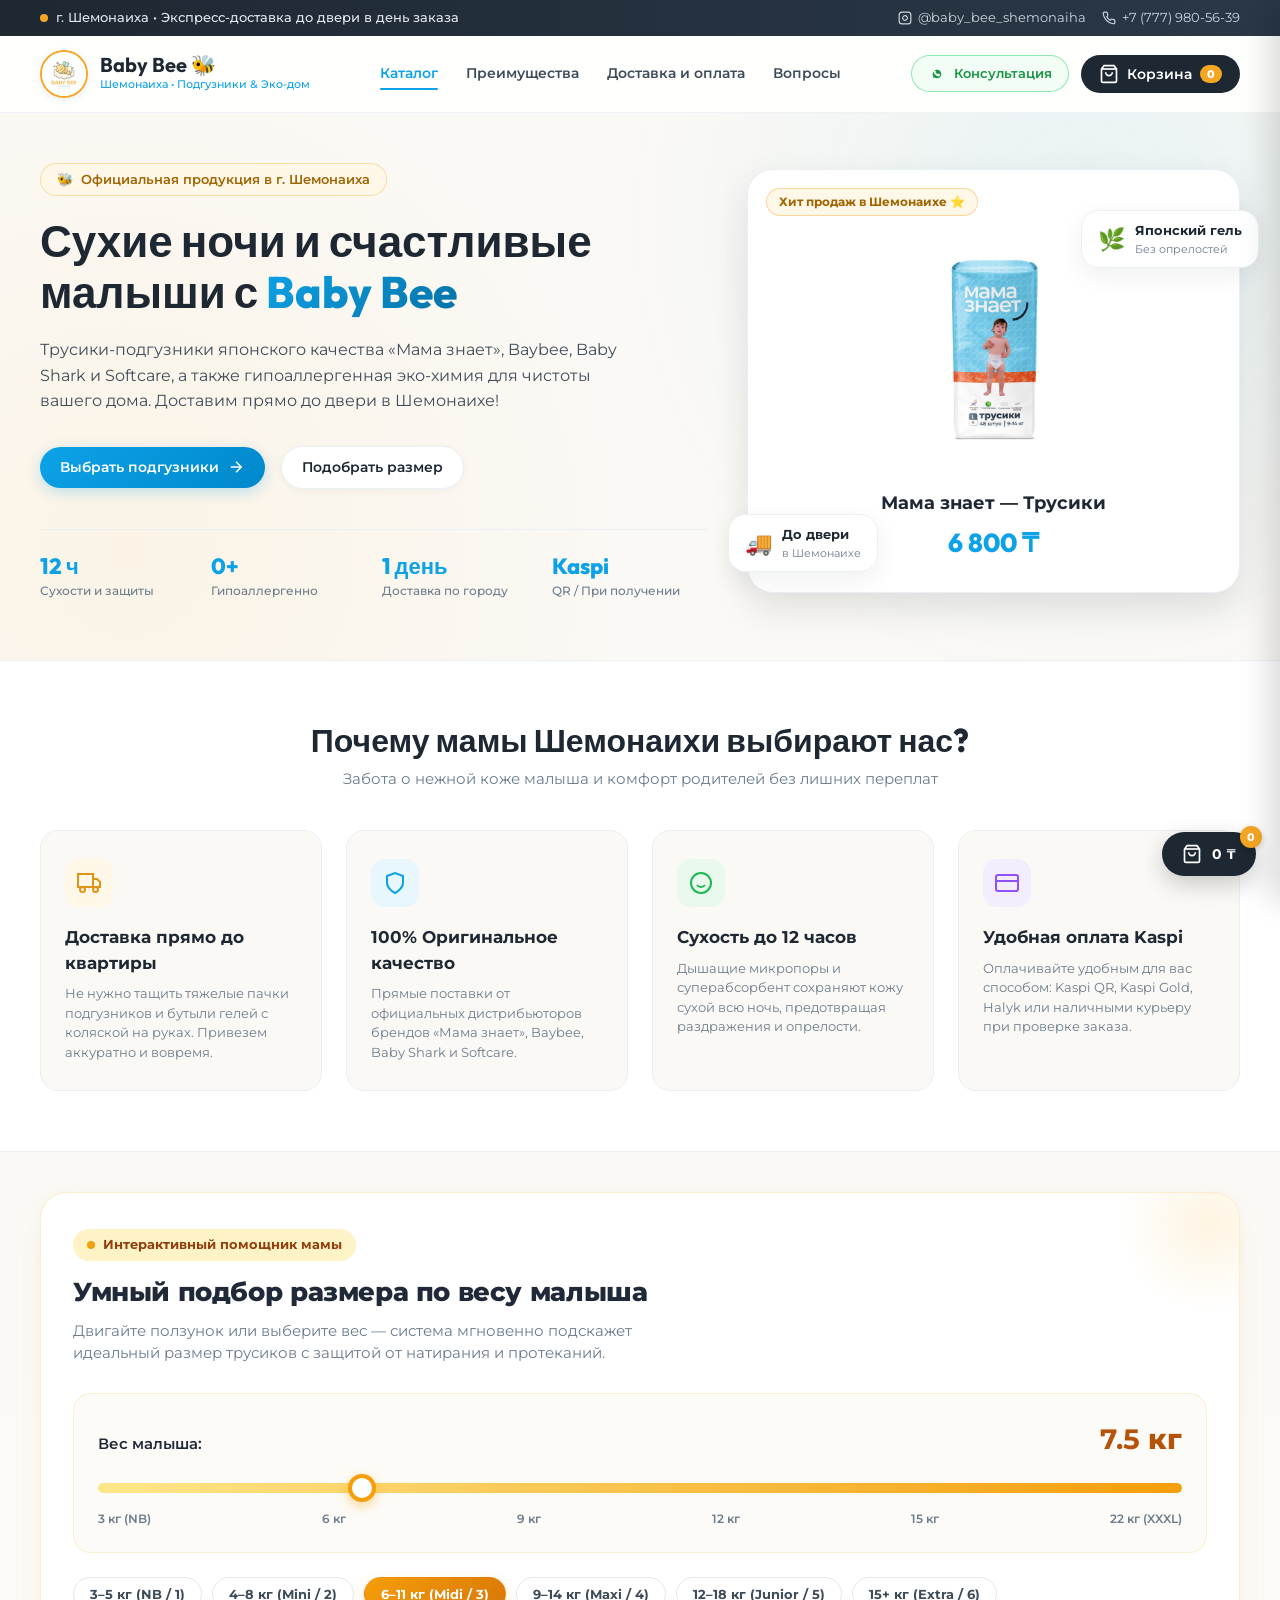
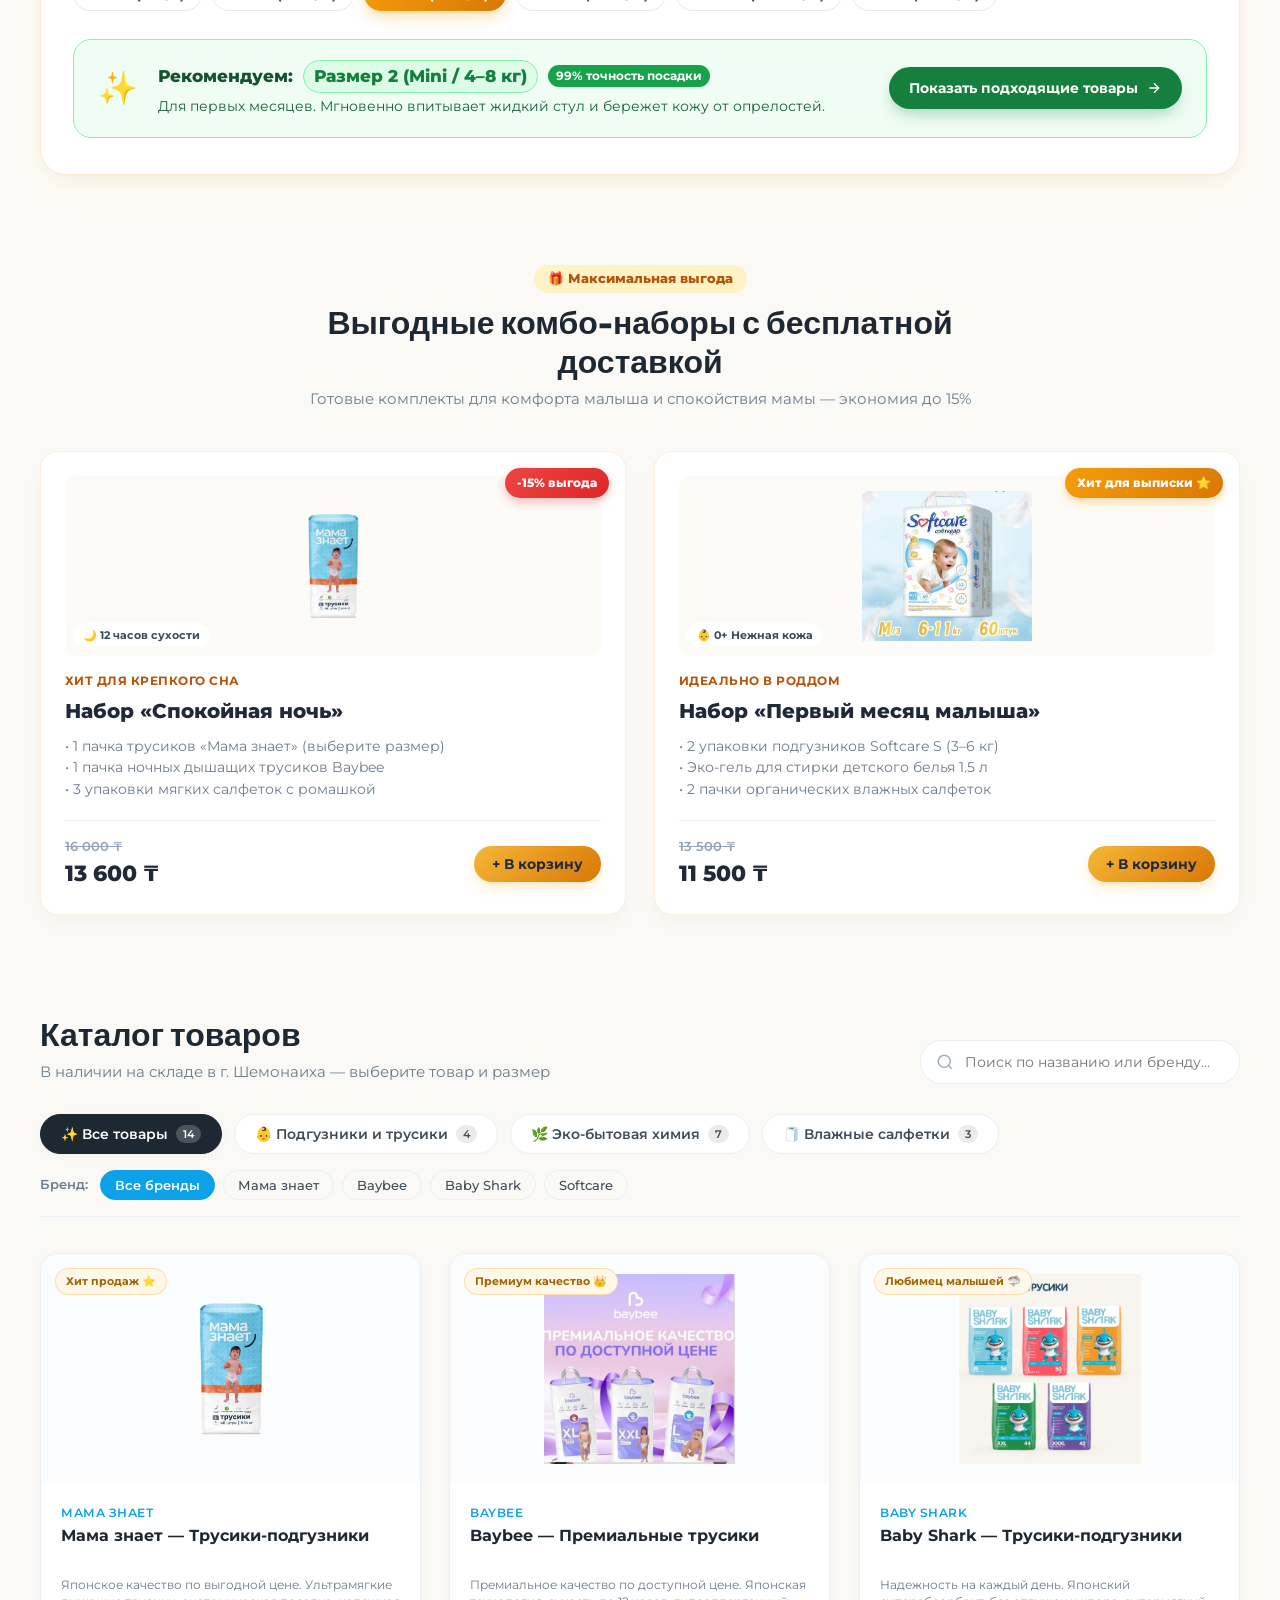
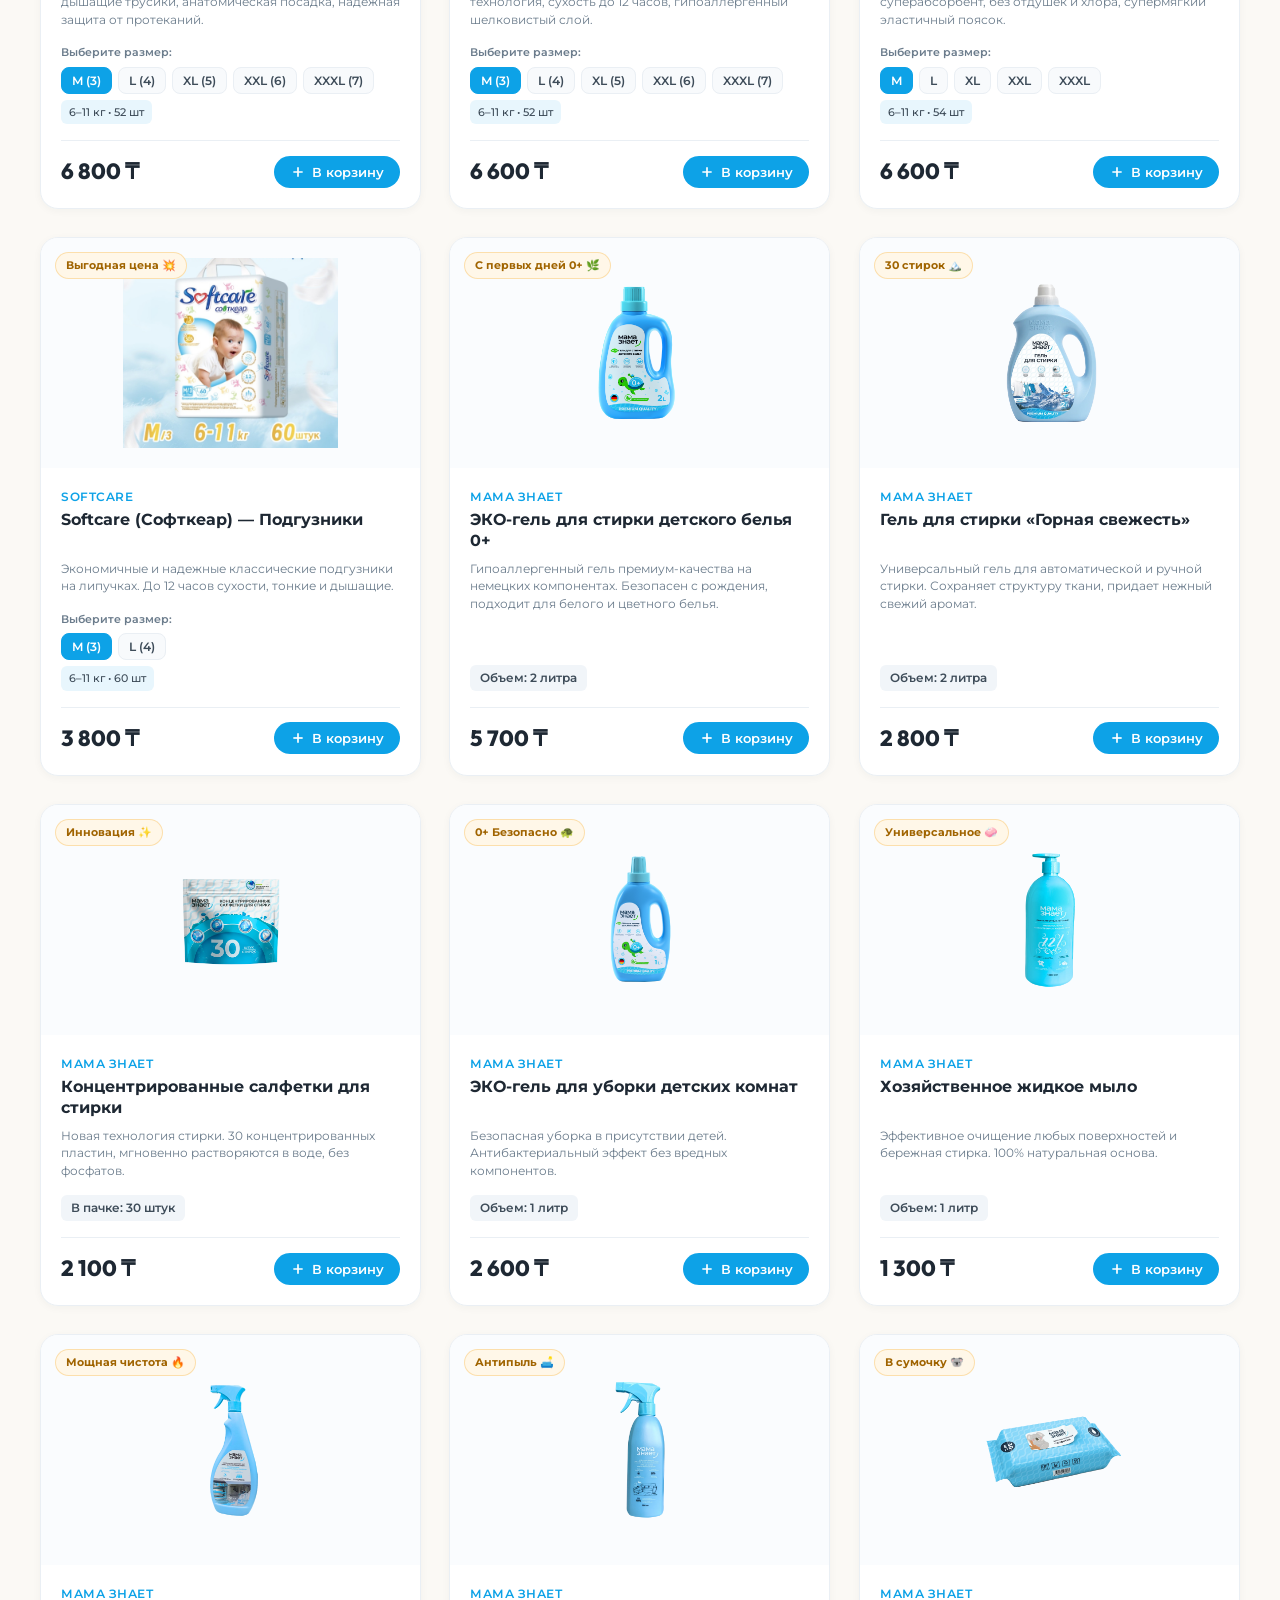
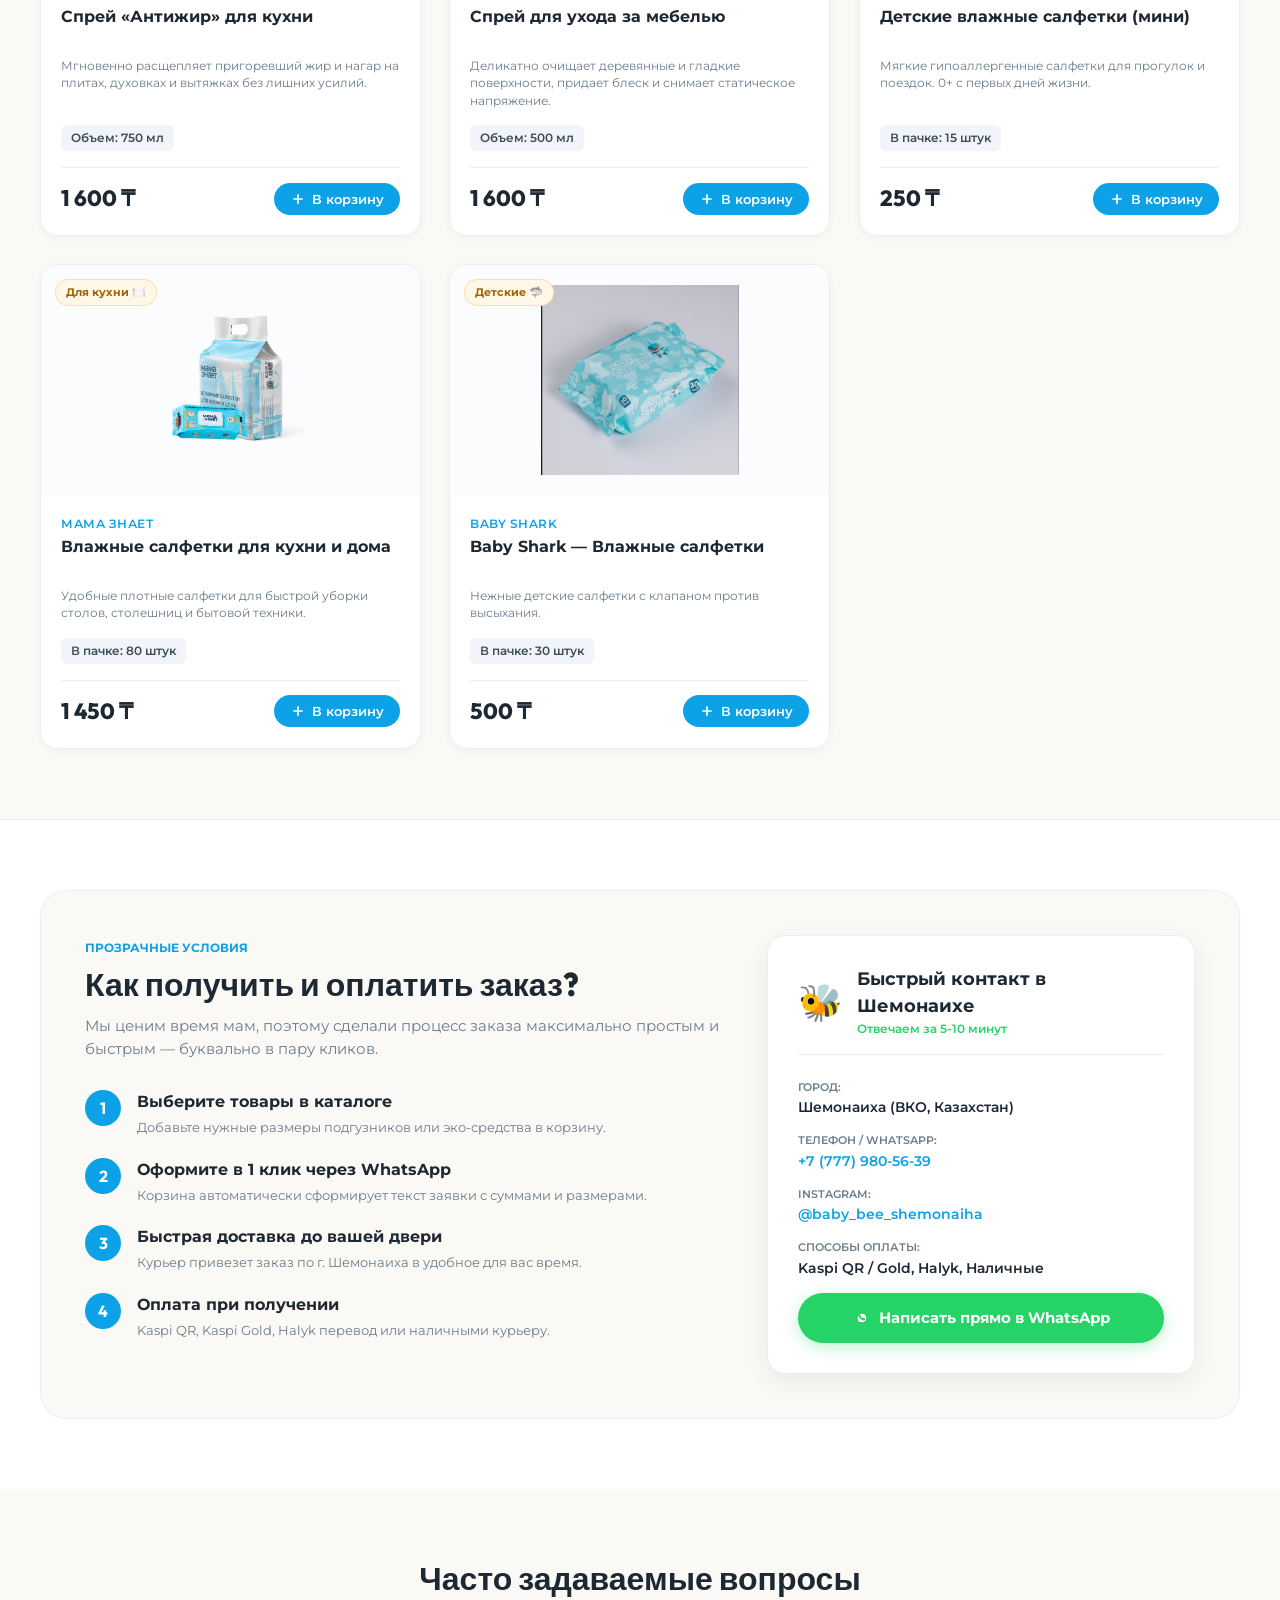
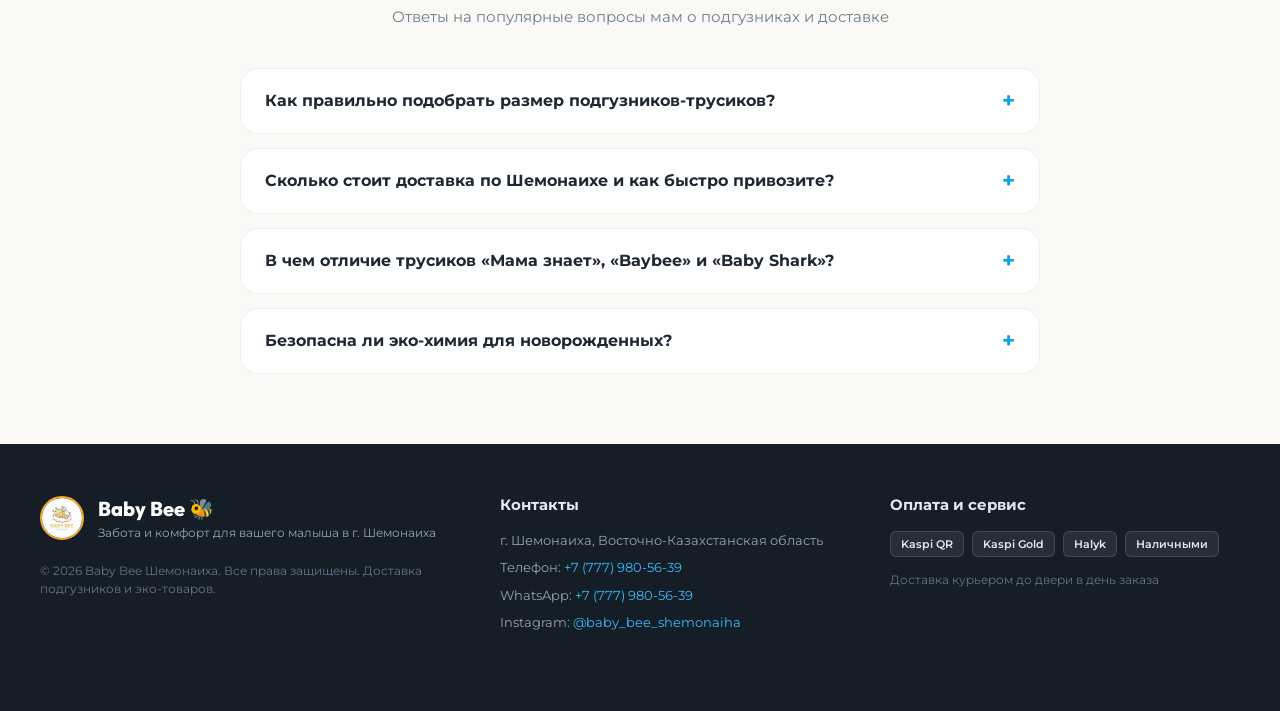
==== commit 64dceed3: "feat: 🐝 Stitch Storefront — Smart Size Finder by weight, Value Combos & Sticky Order Bar" ====
--- a/index.html
+++ b/index.html
@@ -9,10 +9,10 @@
   <!-- Favicon / Logo -->
   <link rel="icon" type="image/jpeg" href="images/logo.jpg">
   
-  <!-- Google Fonts: Montserrat + Outfit -->
+  <!-- Google Fonts: Plus Jakarta Sans + Outfit + Montserrat -->
   <link rel="preconnect" href="https://fonts.googleapis.com">
   <link rel="preconnect" href="https://fonts.gstatic.com" crossorigin>
-  <link href="https://fonts.googleapis.com/css2?family=Montserrat:wght@400;500;600;700;800;900&family=Outfit:wght@400;500;600;700&display=swap" rel="stylesheet">
+  <link href="https://fonts.googleapis.com/css2?family=Montserrat:wght@400;500;600;700;800;900&family=Outfit:wght@400;500;600;700;800&family=Plus+Jakarta+Sans:wght@400;500;600;700;800&display=swap" rel="stylesheet">
   
   <!-- Stylesheet -->
   <link rel="stylesheet" href="css/style.css">
@@ -185,6 +185,137 @@
           </div>
           <h3 class="adv-card__title">Удобная оплата Kaspi</h3>
           <p class="adv-card__text">Оплачивайте удобным для вас способом: Kaspi QR, Kaspi Gold, Halyk или наличными курьеру при проверке заказа.</p>
+        </div>
+      </div>
+    </div>
+  </section>
+
+  <!-- Smart Size Finder Section (Nordic Honeycomb Interactive Tool) -->
+  <section id="smartSizeFinder" class="size-finder-section">
+    <div class="container">
+      <div class="size-finder-card">
+        <div class="size-finder-card__badge">
+          <span class="pulse-dot-amber"></span>
+          <span>Интерактивный помощник мамы</span>
+        </div>
+        <h2 class="size-finder-card__title">
+          Умный подбор размера по весу малыша
+        </h2>
+        <p class="size-finder-card__desc">
+          Двигайте ползунок или выберите вес — система мгновенно подскажет идеальный размер трусиков с защитой от натирания и протеканий.
+        </p>
+
+        <div class="weight-slider-wrap">
+          <div class="weight-display">
+            <span class="weight-display__label">Вес малыша:</span>
+            <span class="weight-display__value"><strong id="currentWeightVal">7.5</strong> кг</span>
+          </div>
+          <input type="range" id="weightSlider" class="weight-slider" min="3" max="22" step="0.5" value="7.5" aria-label="Ползунок веса ребенка в килограммах">
+          <div class="slider-marks">
+            <span>3 кг (NB)</span>
+            <span>6 кг</span>
+            <span>9 кг</span>
+            <span>12 кг</span>
+            <span>15 кг</span>
+            <span>22 кг (XXXL)</span>
+          </div>
+        </div>
+
+        <!-- Quick Weight Pills -->
+        <div class="weight-pills" id="weightPillsContainer">
+          <button type="button" class="weight-pill" data-weight="4">3–5 кг (NB / 1)</button>
+          <button type="button" class="weight-pill" data-weight="6">4–8 кг (Mini / 2)</button>
+          <button type="button" class="weight-pill active" data-weight="7.5">6–11 кг (Midi / 3)</button>
+          <button type="button" class="weight-pill" data-weight="11">9–14 кг (Maxi / 4)</button>
+          <button type="button" class="weight-pill" data-weight="14">12–18 кг (Junior / 5)</button>
+          <button type="button" class="weight-pill" data-weight="18">15+ кг (Extra / 6)</button>
+        </div>
+
+        <!-- Live Recommendation Box -->
+        <div class="size-recommendation" id="sizeRecommendationBox">
+          <div class="size-recommendation__icon">✨</div>
+          <div class="size-recommendation__content">
+            <div class="size-recommendation__headline">
+              Рекомендуем: <span class="highlight-size" id="recSizeName">Размер M (3)</span>
+              <span class="accuracy-badge">99% точность посадки</span>
+            </div>
+            <div class="size-recommendation__text" id="recSizeDesc">
+              Оптимально на вес 6–11 кг. Мягкий анатомический поясок не сдавливает животик после кормления и надежно держит влагу.
+            </div>
+          </div>
+          <button type="button" id="applySizeFilterBtn" class="btn btn--apply-size">
+            <span>Показать подходящие товары</span>
+            <svg class="icon-arrow" viewBox="0 0 24 24" fill="none" stroke="currentColor" stroke-width="2"><line x1="5" y1="12" x2="19" y2="12"></line><polyline points="12 5 19 12 12 19"></polyline></svg>
+          </button>
+        </div>
+      </div>
+    </div>
+  </section>
+
+  <!-- Value Combos Section (Boutique Bundles) -->
+  <section id="combos" class="combos-section">
+    <div class="container">
+      <div class="section-header">
+        <div class="combos-pill">
+          <span>🎁 Максимальная выгода</span>
+        </div>
+        <h2 class="section-title">Выгодные комбо-наборы с бесплатной доставкой</h2>
+        <p class="section-subtitle">Готовые комплекты для комфорта малыша и спокойствия мамы — экономия до 15%</p>
+      </div>
+
+      <div class="combos-grid">
+        <!-- Combo 1 -->
+        <div class="combo-card">
+          <div class="combo-card__badge combo-card__badge--savings">-15% выгода</div>
+          <div class="combo-card__image-wrap">
+            <img src="images/products/mama_znaet_pants.webp" alt="Набор Спокойная ночь" class="combo-card__img">
+            <span class="combo-card__sticker">🌙 12 часов сухости</span>
+          </div>
+          <div class="combo-card__body">
+            <div class="combo-card__tag">Хит для крепкого сна</div>
+            <h3 class="combo-card__title">Набор «Спокойная ночь»</h3>
+            <p class="combo-card__items">
+              • 1 пачка трусиков «Мама знает» (выберите размер)<br>
+              • 1 пачка ночных дышащих трусиков Baybee<br>
+              • 3 упаковки мягких салфеток с ромашкой
+            </p>
+            <div class="combo-card__pricing">
+              <div>
+                <span class="combo-old-price">16 000 ₸</span>
+                <span class="combo-price">13 600 ₸</span>
+              </div>
+              <button type="button" class="btn btn--add-combo" data-combo-id="combo_night" data-combo-name="Набор «Спокойная ночь»" data-combo-price="13600" data-combo-img="images/products/mama_znaet_pants.webp">
+                <span>+ В корзину</span>
+              </button>
+            </div>
+          </div>
+        </div>
+
+        <!-- Combo 2 -->
+        <div class="combo-card">
+          <div class="combo-card__badge combo-card__badge--hit">Хит для выписки ⭐</div>
+          <div class="combo-card__image-wrap">
+            <img src="images/products/softcare.jpg" alt="Набор Первый месяц новорожденного" class="combo-card__img">
+            <span class="combo-card__sticker">👶 0+ Нежная кожа</span>
+          </div>
+          <div class="combo-card__body">
+            <div class="combo-card__tag">Идеально в роддом</div>
+            <h3 class="combo-card__title">Набор «Первый месяц малыша»</h3>
+            <p class="combo-card__items">
+              • 2 упаковки подгузников Softcare S (3–6 кг)<br>
+              • Эко-гель для стирки детского белья 1.5 л<br>
+              • 2 пачки органических влажных салфеток
+            </p>
+            <div class="combo-card__pricing">
+              <div>
+                <span class="combo-old-price">13 500 ₸</span>
+                <span class="combo-price">11 500 ₸</span>
+              </div>
+              <button type="button" class="btn btn--add-combo" data-combo-id="combo_first_month" data-combo-name="Набор «Первый месяц малыша»" data-combo-price="11500" data-combo-img="images/products/softcare.jpg">
+                <span>+ В корзину</span>
+              </button>
+            </div>
+          </div>
         </div>
       </div>
     </div>
@@ -574,6 +705,23 @@
     </div>
   </div>
 
+  <!-- Floating Sticky Frosted Glass Order Bar (Mobile/Desktop) -->
+  <aside id="stickyOrderBar" class="sticky-order-bar" aria-label="Быстрый заказ">
+    <div class="sticky-order-bar__inner">
+      <div class="sticky-order-bar__info">
+        <div class="sticky-cart-icon">🛒</div>
+        <div>
+          <div class="sticky-order-bar__title">В корзине: <strong id="stickyBarCount">0 товаров</strong></div>
+          <div class="sticky-order-bar__price"><span id="stickyBarTotal">0 ₸</span> • <span class="free-pill">Доставка 0 ₸</span></div>
+        </div>
+      </div>
+      <button type="button" id="stickyCheckoutBtn" class="btn btn--sticky-checkout">
+        <span>Оформить заказ</span>
+        <svg class="icon-arrow" viewBox="0 0 24 24" fill="none" stroke="currentColor" stroke-width="2"><line x1="5" y1="12" x2="19" y2="12"></line><polyline points="12 5 19 12 12 19"></polyline></svg>
+      </button>
+    </div>
+  </aside>
+
   <!-- JavaScript -->
   <script src="js/app.js"></script>
 </body>
--- a/css/style.css
+++ b/css/style.css
@@ -2364,3 +2364,578 @@
   background: #E2E8F0;
   color: var(--ink-900);
 }
+
+/* ==========================================================================
+   STITCH STOREFRONT: SMART SIZE FINDER & VALUE COMBOS (Nordic Honeycomb)
+   ========================================================================== */
+
+:root {
+  --nordic-cream: #FDFBF7;
+  --nordic-honey: #F5B738;
+  --nordic-honey-dark: #D98200;
+  --nordic-mint: #10B981;
+  --nordic-mint-bg: #E6F7F0;
+  --nordic-slate: #1F2937;
+  --font-plus-jakarta: 'Plus Jakarta Sans', var(--font-primary);
+}
+
+/* 1. Smart Size Finder Section */
+.size-finder-section {
+  padding: 40px 0;
+  background: linear-gradient(180deg, rgba(253, 251, 247, 0) 0%, rgba(253, 251, 247, 0.95) 100%);
+}
+
+.size-finder-card {
+  background: #FFFFFF;
+  border: 1.5px solid rgba(245, 183, 56, 0.25);
+  border-radius: var(--radius-lg);
+  padding: 36px 32px;
+  box-shadow: 0 16px 40px -12px rgba(245, 183, 56, 0.12), 0 4px 16px rgba(30, 41, 59, 0.03);
+  position: relative;
+  overflow: hidden;
+}
+
+.size-finder-card::before {
+  content: '';
+  position: absolute;
+  top: -60px;
+  right: -60px;
+  width: 180px;
+  height: 180px;
+  background: radial-gradient(circle, rgba(245, 183, 56, 0.15) 0%, rgba(255, 255, 255, 0) 70%);
+  border-radius: 50%;
+  pointer-events: none;
+}
+
+.size-finder-card__badge {
+  display: inline-flex;
+  align-items: center;
+  gap: 8px;
+  background: #FEF3C7;
+  color: #92400E;
+  padding: 6px 14px;
+  border-radius: var(--radius-full);
+  font-size: 13px;
+  font-weight: 700;
+  margin-bottom: 12px;
+}
+
+.pulse-dot-amber {
+  width: 8px;
+  height: 8px;
+  background: #F59E0B;
+  border-radius: 50%;
+  box-shadow: 0 0 0 0 rgba(245, 158, 11, 0.7);
+  animation: pulseAmber 2s infinite;
+}
+
+@keyframes pulseAmber {
+  0% { box-shadow: 0 0 0 0 rgba(245, 158, 11, 0.7); }
+  70% { box-shadow: 0 0 0 8px rgba(245, 158, 11, 0); }
+  100% { box-shadow: 0 0 0 0 rgba(245, 158, 11, 0); }
+}
+
+.size-finder-card__title {
+  font-family: var(--font-plus-jakarta);
+  font-size: 26px;
+  font-weight: 800;
+  color: var(--nordic-slate);
+  margin-bottom: 8px;
+  letter-spacing: -0.015em;
+}
+
+.size-finder-card__desc {
+  font-size: 15px;
+  color: var(--ink-500);
+  max-width: 640px;
+  line-height: 1.5;
+  margin-bottom: 28px;
+}
+
+/* Weight Slider */
+.weight-slider-wrap {
+  background: var(--nordic-cream);
+  border: 1px solid rgba(245, 183, 56, 0.2);
+  border-radius: var(--radius-md);
+  padding: 24px;
+  margin-bottom: 24px;
+}
+
+.weight-display {
+  display: flex;
+  justify-content: space-between;
+  align-items: baseline;
+  margin-bottom: 16px;
+}
+
+.weight-display__label {
+  font-size: 15px;
+  font-weight: 600;
+  color: var(--nordic-slate);
+}
+
+.weight-display__value {
+  font-family: var(--font-plus-jakarta);
+  font-size: 28px;
+  font-weight: 800;
+  color: #B45309;
+}
+
+.weight-display__value strong {
+  color: #B45309;
+}
+
+.weight-slider {
+  -webkit-appearance: none;
+  appearance: none;
+  width: 100%;
+  height: 10px;
+  border-radius: 5px;
+  background: linear-gradient(90deg, #FDE68A 0%, #F59E0B 100%);
+  outline: none;
+  cursor: pointer;
+}
+
+.weight-slider::-webkit-slider-thumb {
+  -webkit-appearance: none;
+  appearance: none;
+  width: 28px;
+  height: 28px;
+  border-radius: 50%;
+  background: #FFFFFF;
+  border: 4px solid #F59E0B;
+  box-shadow: 0 4px 12px rgba(245, 158, 11, 0.4);
+  cursor: grab;
+  transition: transform 0.15s ease;
+}
+
+.weight-slider::-webkit-slider-thumb:hover,
+.weight-slider::-webkit-slider-thumb:active {
+  transform: scale(1.18);
+  cursor: grabbing;
+}
+
+.slider-marks {
+  display: flex;
+  justify-content: space-between;
+  margin-top: 10px;
+  font-size: 12px;
+  font-weight: 600;
+  color: var(--ink-500);
+}
+
+/* Quick Weight Pills */
+.weight-pills {
+  display: flex;
+  flex-wrap: wrap;
+  gap: 10px;
+  margin-bottom: 28px;
+}
+
+.weight-pill {
+  background: #FFFFFF;
+  border: 1.5px solid #E2E8F0;
+  padding: 8px 16px;
+  border-radius: var(--radius-full);
+  font-family: var(--font-plus-jakarta);
+  font-size: 13px;
+  font-weight: 700;
+  color: var(--ink-700);
+  cursor: pointer;
+  transition: all 0.2s ease;
+}
+
+.weight-pill:hover {
+  border-color: #F59E0B;
+  color: #B45309;
+  background: #FEF3C7;
+  transform: translateY(-1px);
+}
+
+.weight-pill.active {
+  background: linear-gradient(135deg, #F59E0B 0%, #D97706 100%);
+  border-color: transparent;
+  color: #FFFFFF;
+  box-shadow: 0 6px 16px -3px rgba(245, 158, 11, 0.45);
+}
+
+/* Recommendation Box */
+.size-recommendation {
+  display: flex;
+  align-items: center;
+  gap: 20px;
+  background: #F0FDF4;
+  border: 1.5px solid #86EFAC;
+  border-radius: var(--radius-md);
+  padding: 20px 24px;
+}
+
+.size-recommendation__icon {
+  font-size: 32px;
+  flex-shrink: 0;
+}
+
+.size-recommendation__content {
+  flex-grow: 1;
+}
+
+.size-recommendation__headline {
+  font-family: var(--font-plus-jakarta);
+  font-size: 17px;
+  font-weight: 800;
+  color: #14532D;
+  margin-bottom: 4px;
+  display: flex;
+  align-items: center;
+  flex-wrap: wrap;
+  gap: 10px;
+}
+
+.highlight-size {
+  background: #DCFCE7;
+  color: #15803D;
+  padding: 3px 10px;
+  border-radius: var(--radius-full);
+  border: 1px solid #86EFAC;
+}
+
+.accuracy-badge {
+  font-size: 12px;
+  font-weight: 700;
+  background: #16A34A;
+  color: #FFFFFF;
+  padding: 2px 8px;
+  border-radius: var(--radius-full);
+}
+
+.size-recommendation__text {
+  font-size: 13.5px;
+  color: #166534;
+  line-height: 1.45;
+}
+
+.btn--apply-size {
+  background: #15803D;
+  color: #FFFFFF;
+  border: none;
+  padding: 12px 20px;
+  border-radius: var(--radius-full);
+  font-family: var(--font-plus-jakarta);
+  font-size: 14px;
+  font-weight: 700;
+  display: inline-flex;
+  align-items: center;
+  gap: 8px;
+  cursor: pointer;
+  flex-shrink: 0;
+  box-shadow: 0 8px 16px -4px rgba(21, 128, 61, 0.35);
+  transition: all 0.2s ease;
+}
+
+.btn--apply-size:hover {
+  background: #166534;
+  transform: translateY(-2px);
+  box-shadow: 0 12px 20px -4px rgba(21, 128, 61, 0.45);
+}
+
+.btn--apply-size .icon-arrow {
+  width: 16px;
+  height: 16px;
+}
+
+/* 2. Value Combos Section */
+.combos-section {
+  padding: 50px 0 30px;
+}
+
+.combos-pill {
+  display: inline-block;
+  background: #FEF3C7;
+  color: #B45309;
+  padding: 5px 14px;
+  border-radius: var(--radius-full);
+  font-size: 12.5px;
+  font-weight: 800;
+  margin-bottom: 10px;
+}
+
+.combos-grid {
+  display: grid;
+  grid-template-columns: repeat(auto-fit, minmax(320px, 1fr));
+  gap: 28px;
+  margin-top: 24px;
+}
+
+.combo-card {
+  background: #FFFFFF;
+  border: 1.5px solid rgba(245, 183, 56, 0.2);
+  border-radius: var(--radius-md);
+  padding: 24px;
+  position: relative;
+  display: flex;
+  flex-direction: column;
+  transition: all 0.3s cubic-bezier(0.16, 1, 0.3, 1);
+  box-shadow: 0 10px 25px -5px rgba(30, 41, 59, 0.04);
+}
+
+.combo-card:hover {
+  transform: translateY(-6px);
+  border-color: rgba(245, 183, 56, 0.5);
+  box-shadow: 0 20px 35px -8px rgba(245, 183, 56, 0.18);
+}
+
+.combo-card__badge {
+  position: absolute;
+  top: 16px;
+  right: 16px;
+  padding: 6px 12px;
+  border-radius: var(--radius-full);
+  font-size: 12px;
+  font-weight: 800;
+  z-index: 2;
+}
+
+.combo-card__badge--savings {
+  background: linear-gradient(135deg, #EF4444 0%, #DC2626 100%);
+  color: #FFFFFF;
+  box-shadow: 0 4px 10px rgba(239, 68, 68, 0.35);
+}
+
+.combo-card__badge--hit {
+  background: linear-gradient(135deg, #F59E0B 0%, #D97706 100%);
+  color: #FFFFFF;
+  box-shadow: 0 4px 10px rgba(245, 158, 11, 0.35);
+}
+
+.combo-card__image-wrap {
+  width: 100%;
+  height: 180px;
+  border-radius: var(--radius-sm);
+  background: var(--nordic-cream);
+  display: grid;
+  place-items: center;
+  position: relative;
+  overflow: hidden;
+  margin-bottom: 16px;
+}
+
+.combo-card__img {
+  max-height: 150px;
+  max-width: 80%;
+  object-fit: contain;
+  transition: transform 0.3s ease;
+}
+
+.combo-card:hover .combo-card__img {
+  transform: scale(1.05);
+}
+
+.combo-card__sticker {
+  position: absolute;
+  bottom: 8px;
+  left: 8px;
+  background: rgba(255, 255, 255, 0.9);
+  backdrop-filter: blur(8px);
+  padding: 4px 10px;
+  border-radius: var(--radius-full);
+  font-size: 11px;
+  font-weight: 700;
+  color: var(--ink-700);
+}
+
+.combo-card__tag {
+  font-size: 12px;
+  font-weight: 700;
+  color: #B45309;
+  text-transform: uppercase;
+  letter-spacing: 0.04em;
+  margin-bottom: 6px;
+}
+
+.combo-card__title {
+  font-family: var(--font-plus-jakarta);
+  font-size: 20px;
+  font-weight: 800;
+  color: var(--nordic-slate);
+  margin-bottom: 10px;
+}
+
+.combo-card__items {
+  font-size: 13.5px;
+  color: var(--ink-500);
+  line-height: 1.6;
+  margin-bottom: 20px;
+  flex-grow: 1;
+}
+
+.combo-card__pricing {
+  display: flex;
+  justify-content: space-between;
+  align-items: center;
+  border-top: 1px solid var(--border-light);
+  padding-top: 16px;
+}
+
+.combo-old-price {
+  display: block;
+  font-size: 13px;
+  color: #94A3B8;
+  text-decoration: line-through;
+  font-weight: 600;
+}
+
+.combo-price {
+  font-family: var(--font-plus-jakarta);
+  font-size: 22px;
+  font-weight: 800;
+  color: var(--nordic-slate);
+}
+
+.btn--add-combo {
+  background: linear-gradient(135deg, #F5B738 0%, #D97706 100%);
+  color: #1E293B;
+  border: none;
+  padding: 10px 18px;
+  border-radius: var(--radius-full);
+  font-family: var(--font-plus-jakarta);
+  font-size: 13.5px;
+  font-weight: 700;
+  cursor: pointer;
+  box-shadow: 0 6px 14px -3px rgba(245, 183, 56, 0.4);
+  transition: all 0.2s ease;
+}
+
+.btn--add-combo:hover {
+  transform: translateY(-2px);
+  box-shadow: 0 10px 20px -3px rgba(245, 183, 56, 0.55);
+}
+
+/* 3. Bottom Floating Sticky Frosted Glass Order Bar */
+.sticky-order-bar {
+  position: fixed;
+  bottom: 24px;
+  left: 50%;
+  transform: translate(-50%, 120px);
+  width: calc(100% - 32px);
+  max-width: 580px;
+  z-index: 850;
+  background: rgba(255, 255, 255, 0.88);
+  backdrop-filter: blur(20px);
+  -webkit-backdrop-filter: blur(20px);
+  border: 1.5px solid rgba(245, 183, 56, 0.35);
+  border-radius: var(--radius-full);
+  padding: 10px 16px;
+  box-shadow: 0 16px 36px -8px rgba(30, 41, 59, 0.16), 0 0 0 1px rgba(255, 255, 255, 0.5) inset;
+  transition: transform 0.4s cubic-bezier(0.16, 1, 0.3, 1), opacity 0.3s ease;
+  opacity: 0;
+  pointer-events: none;
+}
+
+.sticky-order-bar.visible {
+  transform: translate(-50%, 0);
+  opacity: 1;
+  pointer-events: auto;
+}
+
+.sticky-order-bar__inner {
+  display: flex;
+  align-items: center;
+  justify-content: space-between;
+  gap: 16px;
+}
+
+.sticky-order-bar__info {
+  display: flex;
+  align-items: center;
+  gap: 12px;
+}
+
+.sticky-cart-icon {
+  width: 40px;
+  height: 40px;
+  border-radius: 50%;
+  background: #FEF3C7;
+  display: grid;
+  place-items: center;
+  font-size: 18px;
+  flex-shrink: 0;
+}
+
+.sticky-order-bar__title {
+  font-size: 13.5px;
+  color: var(--nordic-slate);
+  font-weight: 600;
+}
+
+.sticky-order-bar__title strong {
+  color: #B45309;
+}
+
+.sticky-order-bar__price {
+  font-family: var(--font-plus-jakarta);
+  font-size: 14.5px;
+  font-weight: 700;
+  color: var(--nordic-slate);
+}
+
+.free-pill {
+  font-size: 11px;
+  font-weight: 700;
+  background: #DCFCE7;
+  color: #15803D;
+  padding: 1px 7px;
+  border-radius: var(--radius-full);
+}
+
+.btn--sticky-checkout {
+  background: linear-gradient(135deg, #F5B738 0%, #D97706 100%);
+  color: #1E293B;
+  border: none;
+  padding: 12px 22px;
+  border-radius: var(--radius-full);
+  font-family: var(--font-plus-jakarta);
+  font-size: 14px;
+  font-weight: 800;
+  display: inline-flex;
+  align-items: center;
+  gap: 8px;
+  cursor: pointer;
+  flex-shrink: 0;
+  box-shadow: 0 8px 18px -4px rgba(245, 183, 56, 0.45);
+  transition: all 0.2s ease;
+}
+
+.btn--sticky-checkout:hover {
+  transform: translateY(-2px);
+  box-shadow: 0 12px 22px -4px rgba(245, 183, 56, 0.6);
+}
+
+.btn--sticky-checkout .icon-arrow {
+  width: 16px;
+  height: 16px;
+}
+
+@media (max-width: 640px) {
+  .size-finder-card {
+    padding: 24px 18px;
+  }
+  .size-finder-card__title {
+    font-size: 22px;
+  }
+  .size-recommendation {
+    flex-direction: column;
+    align-items: flex-start;
+  }
+  .btn--apply-size {
+    width: 100%;
+    justify-content: center;
+  }
+  .sticky-order-bar {
+    bottom: 16px;
+    padding: 8px 12px;
+  }
+  .btn--sticky-checkout {
+    padding: 10px 16px;
+    font-size: 13px;
+  }
+}
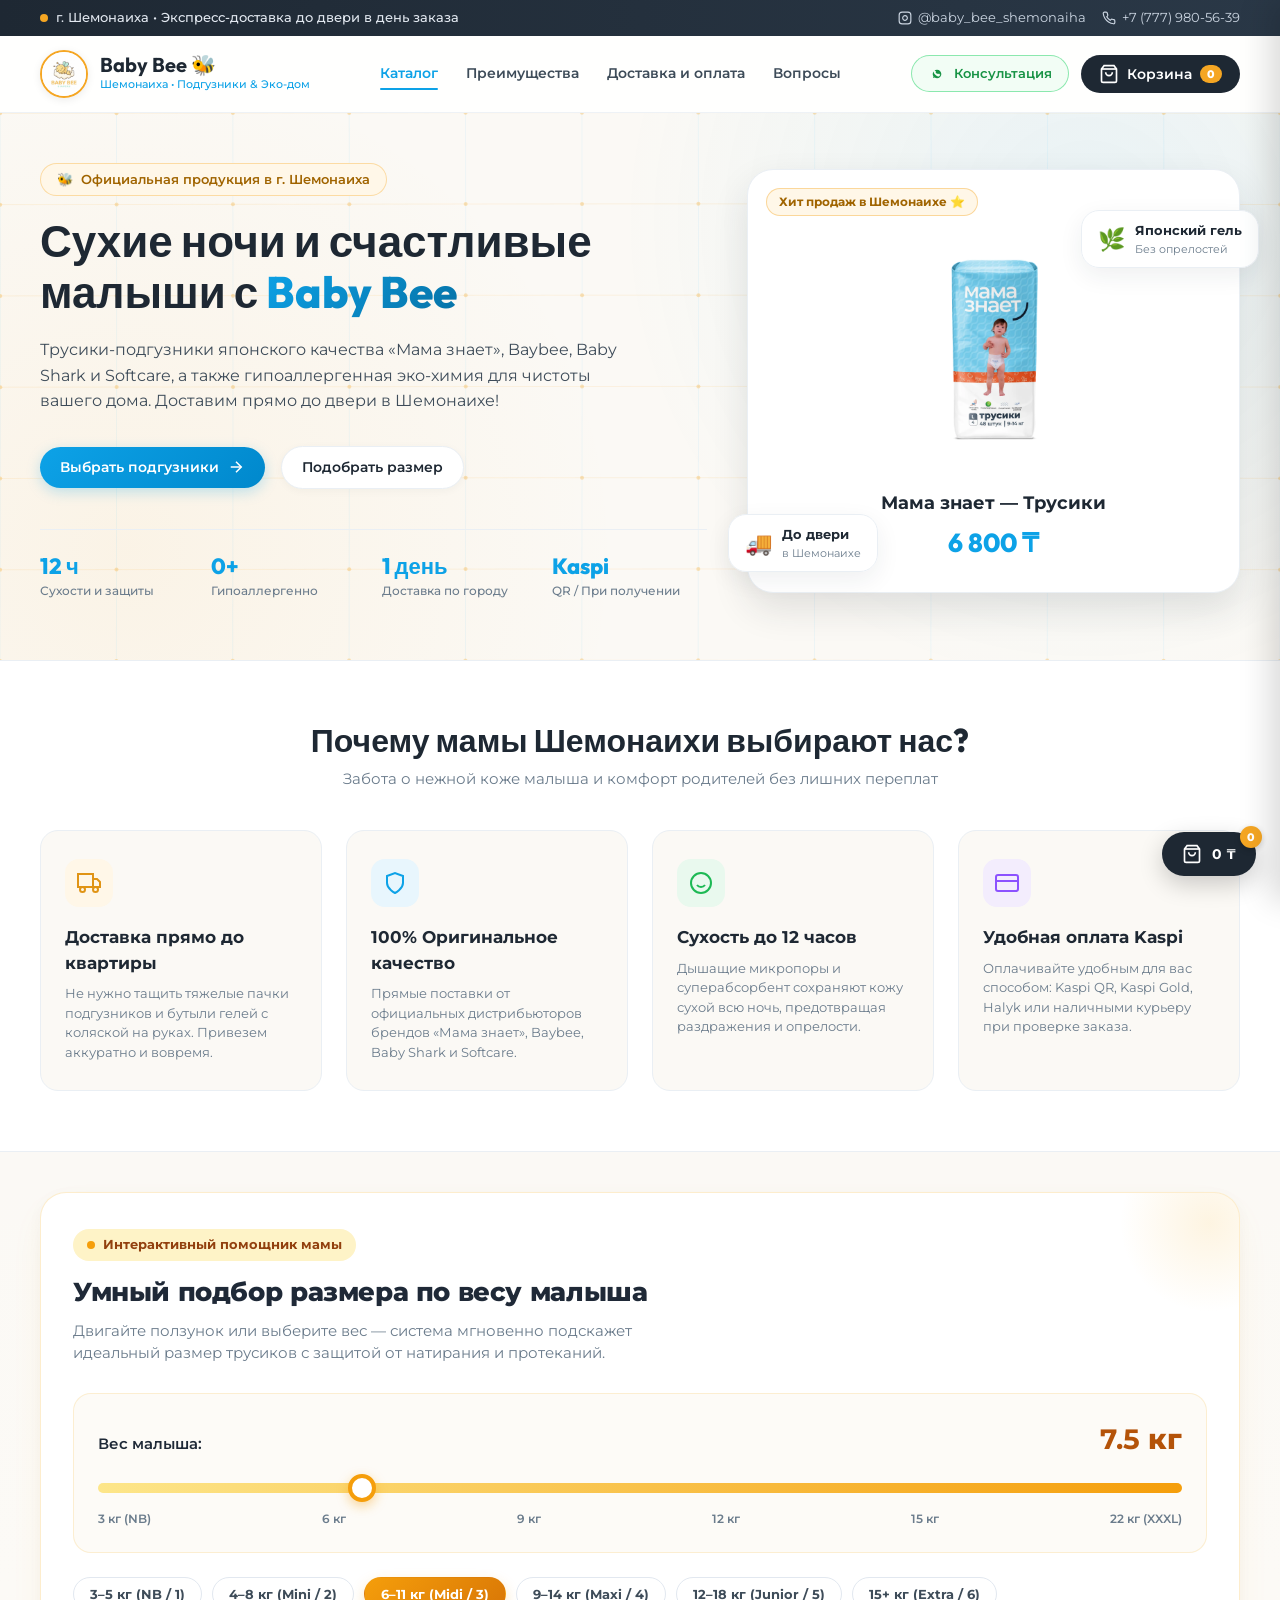
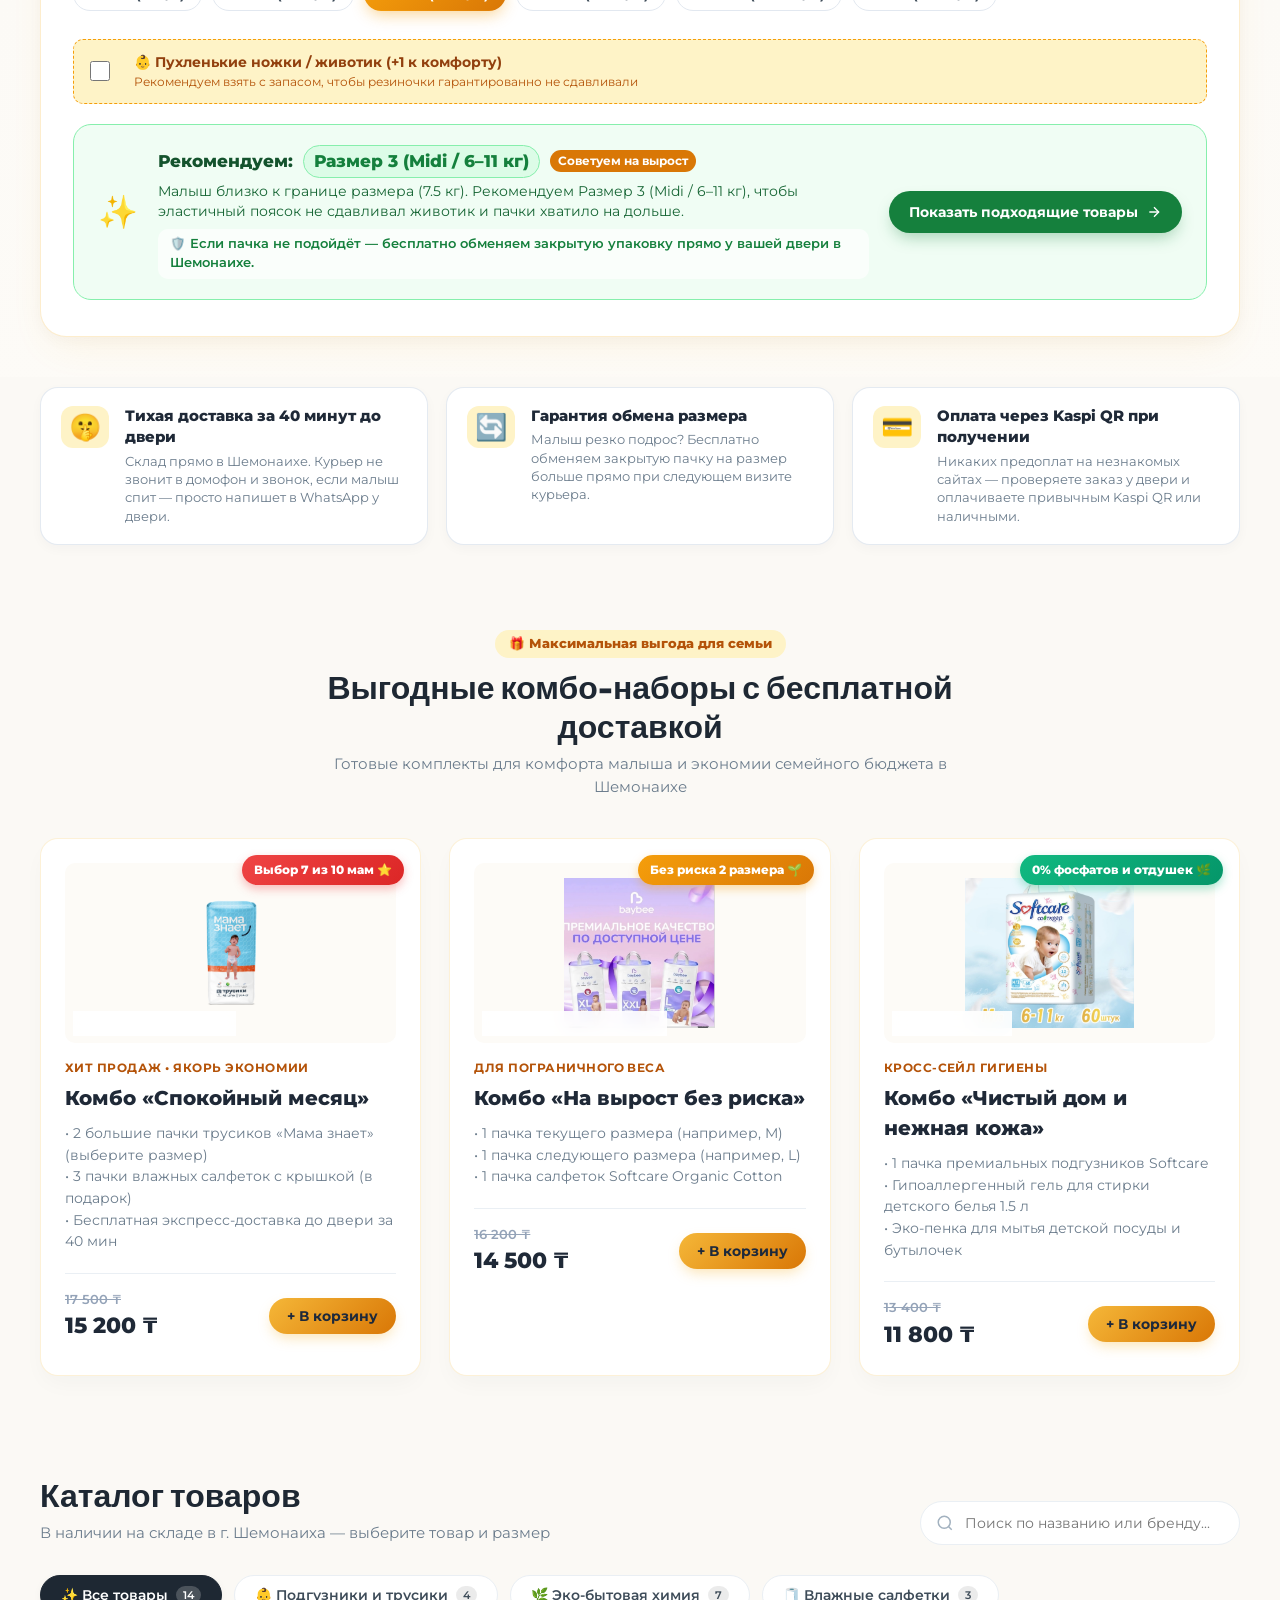
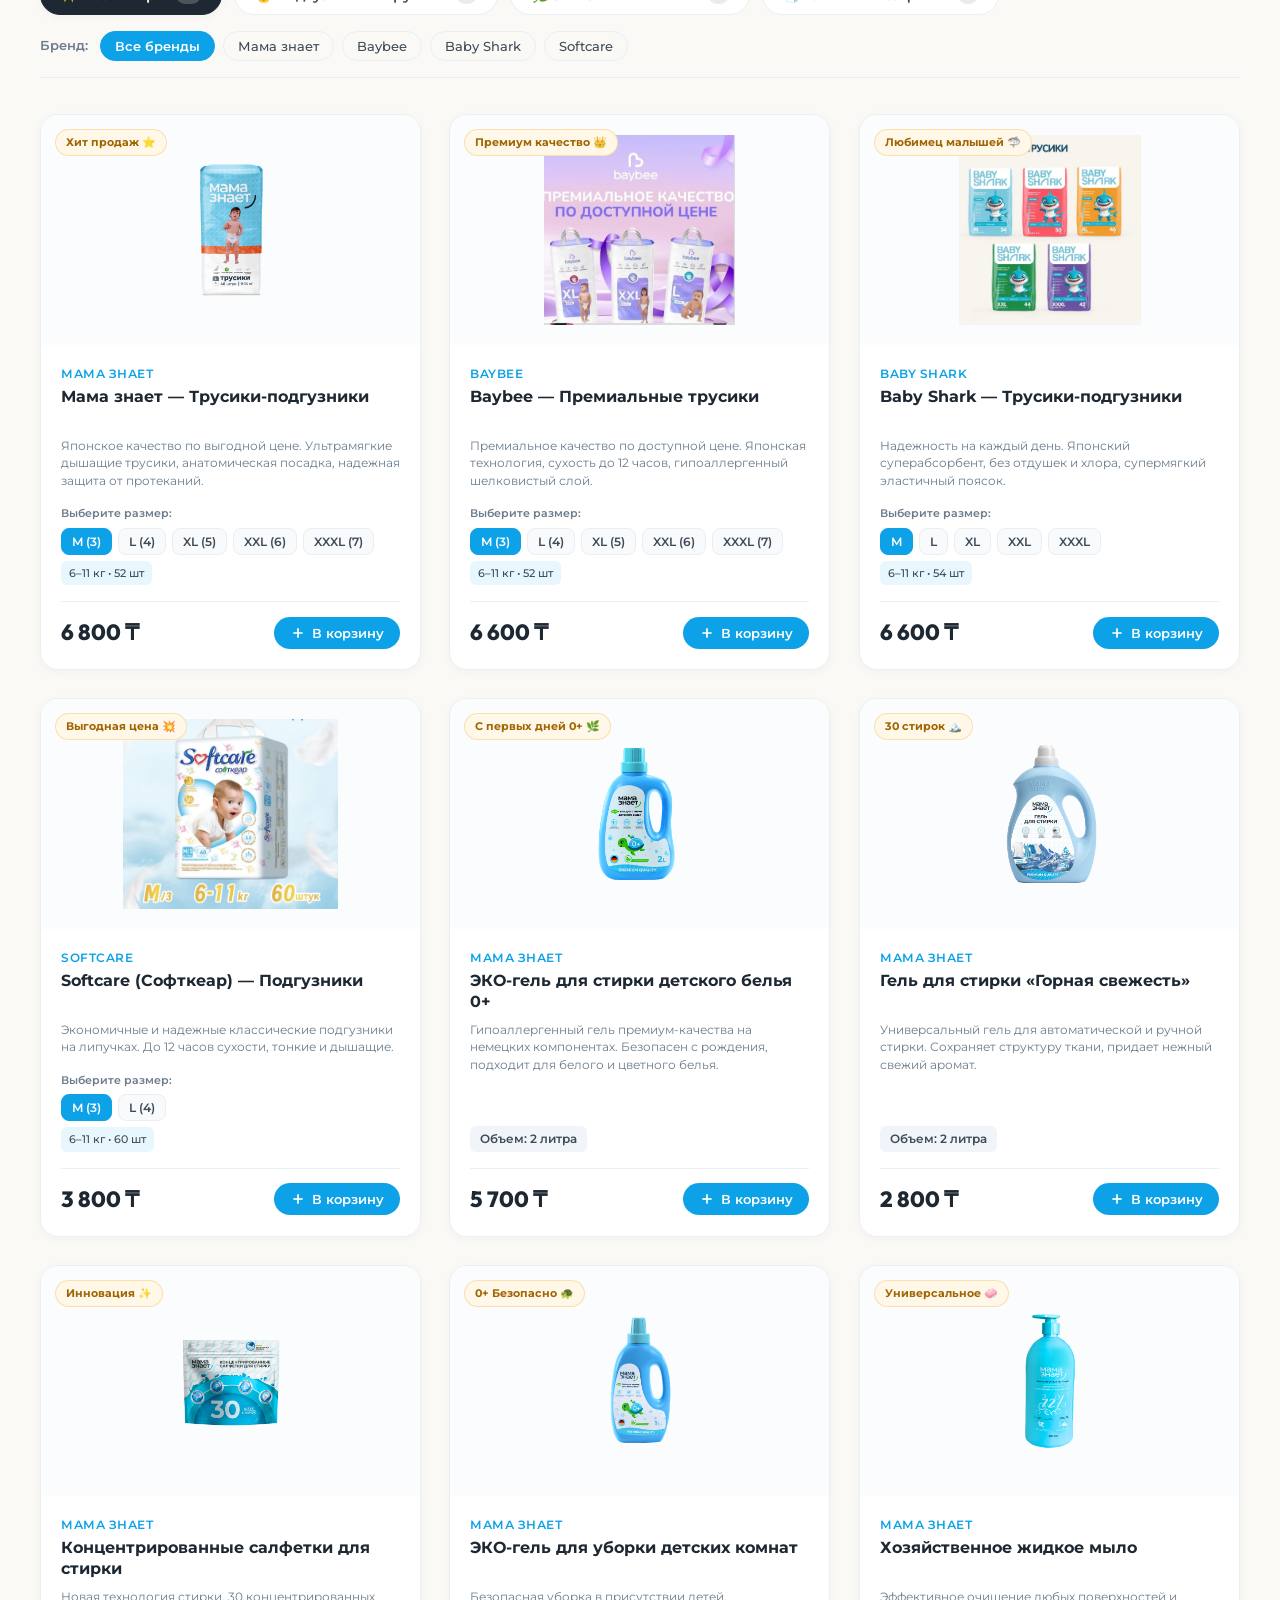
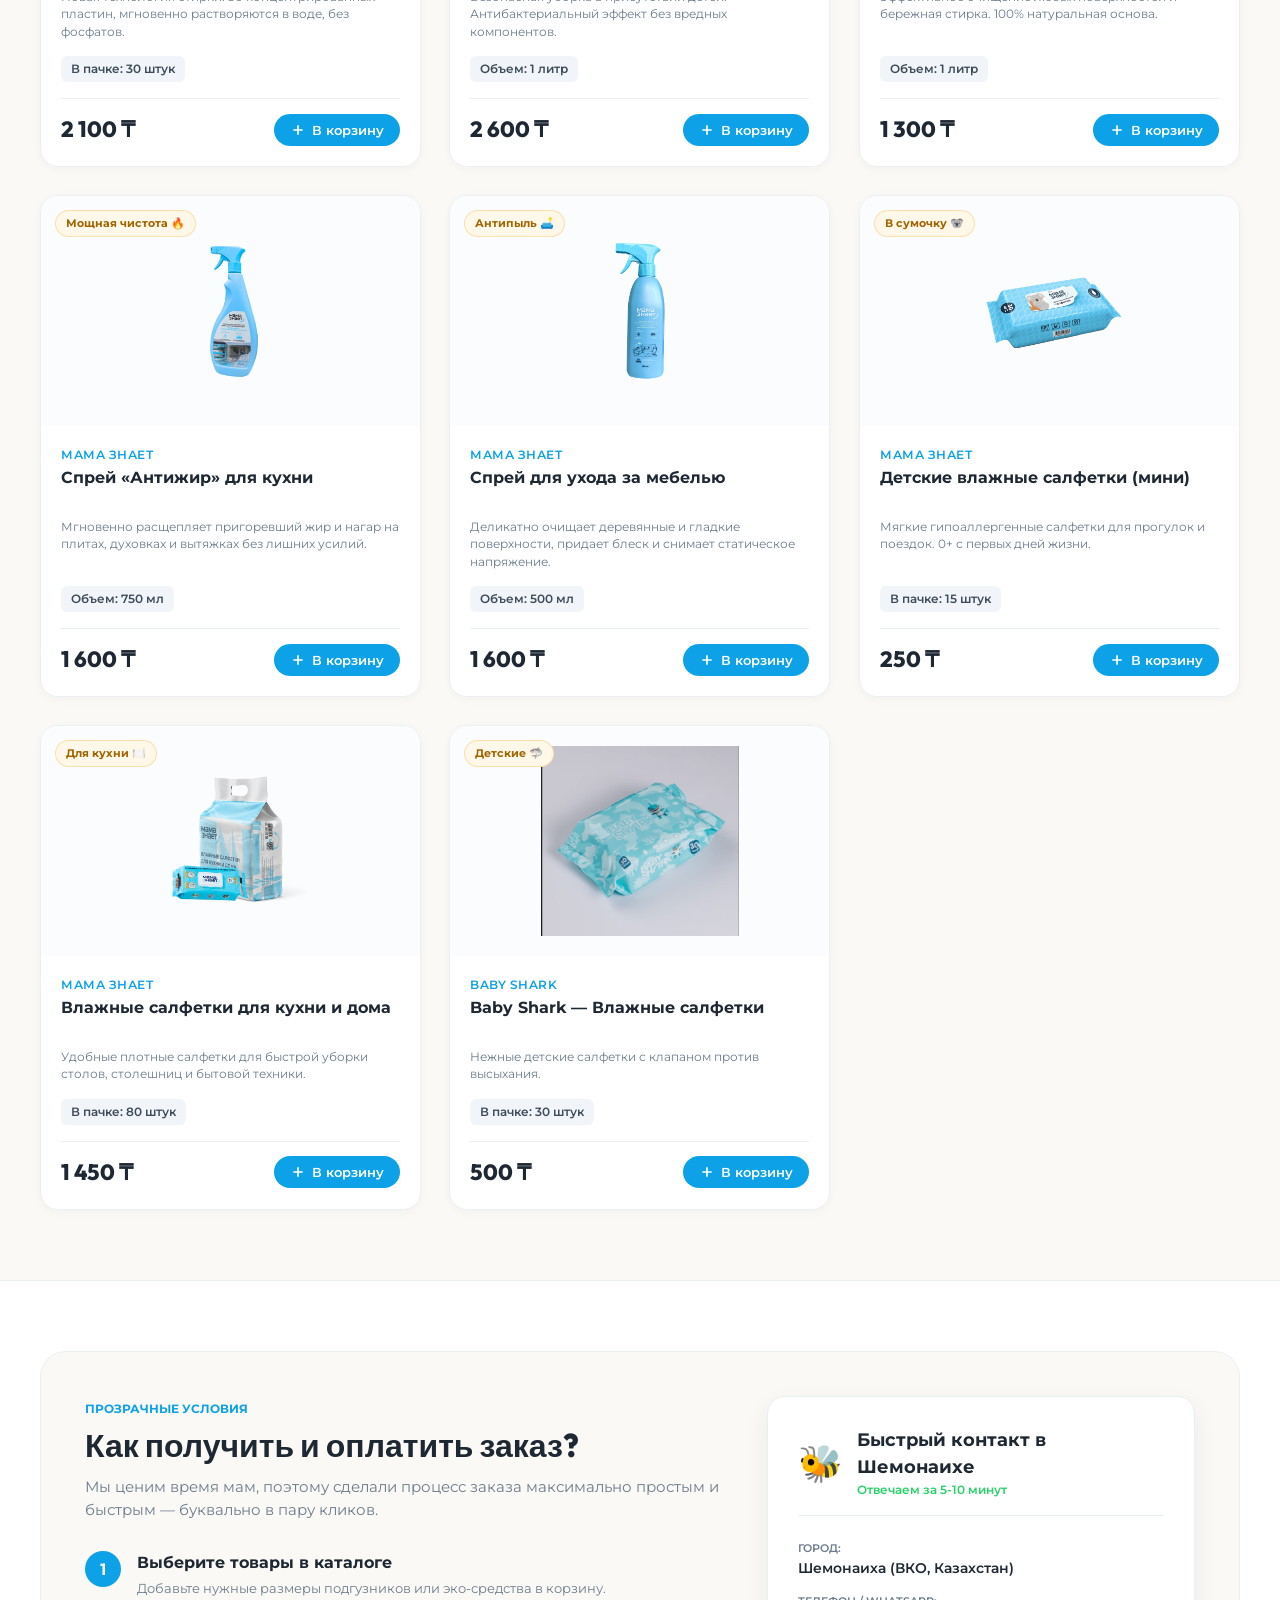
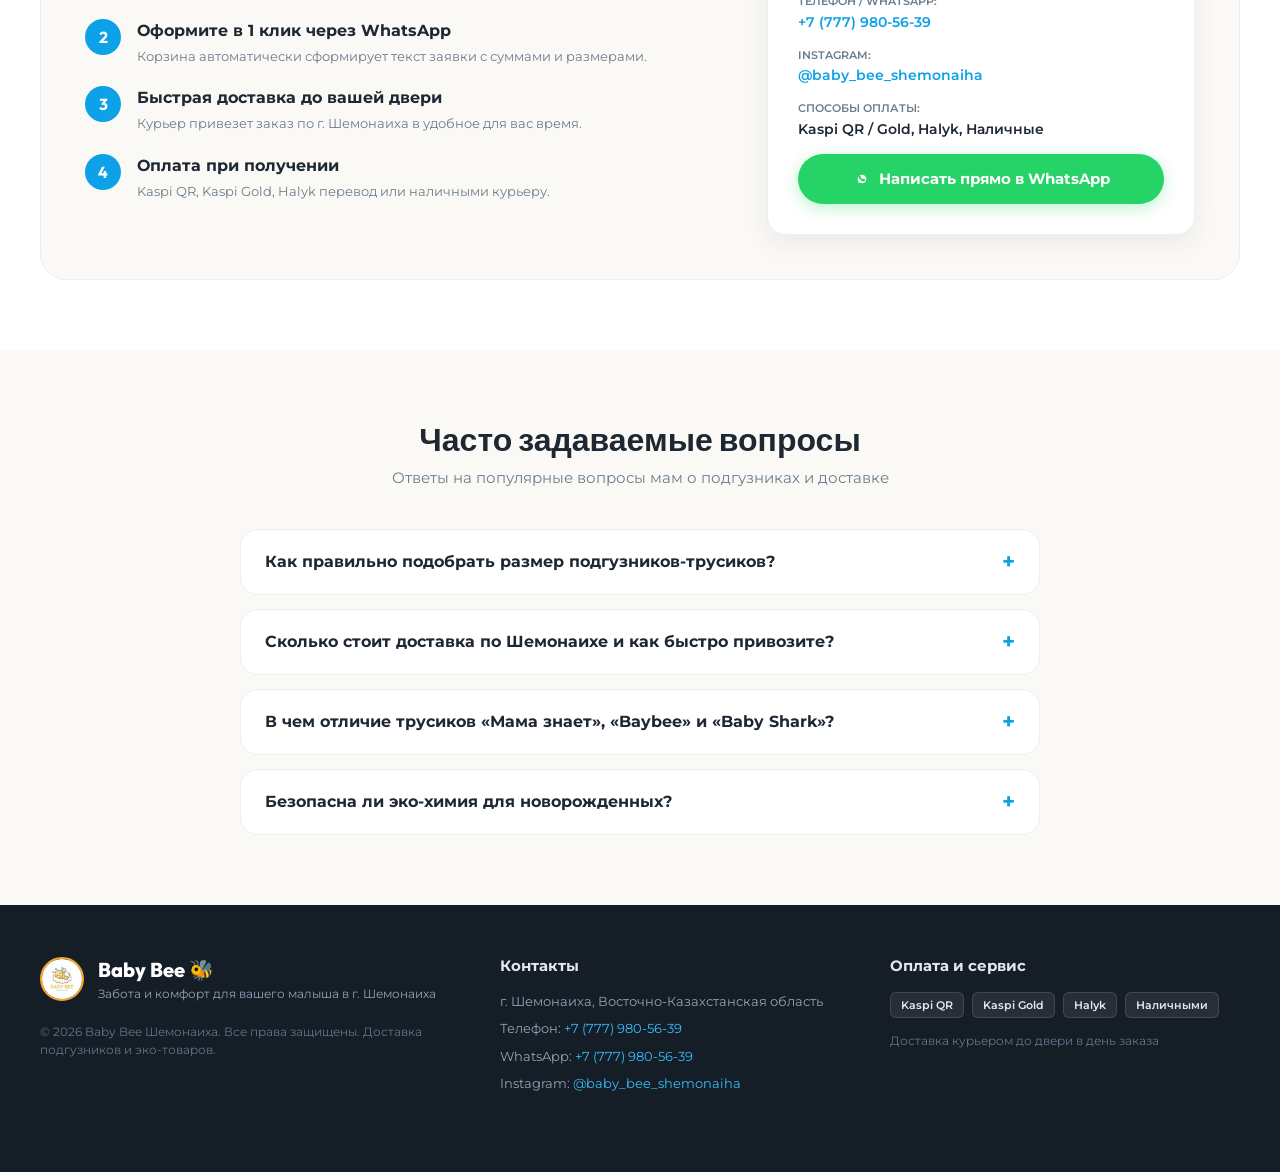
==== commit 64150820: "feat: 🚀 Implement Argon Strategic Upgrades — Size Matrix, Local Trust & Silent Delivery" ====
--- a/index.html
+++ b/index.html
@@ -231,22 +231,66 @@
           <button type="button" class="weight-pill" data-weight="18">15+ кг (Extra / 6)</button>
         </div>
 
+        <!-- Chubby Build / Extra Comfort Toggle -->
+        <div class="build-toggle-wrap">
+          <label class="build-toggle-label" for="chubbyBuildCheckbox">
+            <input type="checkbox" id="chubbyBuildCheckbox" class="build-toggle-input">
+            <span class="build-toggle-custom"></span>
+            <span class="build-toggle-text">
+              <strong>👶 Пухленькие ножки / животик (+1 к комфорту)</strong>
+              <small>Рекомендуем взять с запасом, чтобы резиночки гарантированно не сдавливали</small>
+            </span>
+          </label>
+        </div>
+
         <!-- Live Recommendation Box -->
         <div class="size-recommendation" id="sizeRecommendationBox">
           <div class="size-recommendation__icon">✨</div>
           <div class="size-recommendation__content">
             <div class="size-recommendation__headline">
               Рекомендуем: <span class="highlight-size" id="recSizeName">Размер M (3)</span>
-              <span class="accuracy-badge">99% точность посадки</span>
+              <span class="accuracy-badge" id="recAccuracyBadge">99% точность посадки</span>
             </div>
             <div class="size-recommendation__text" id="recSizeDesc">
               Оптимально на вес 6–11 кг. Мягкий анатомический поясок не сдавливает животик после кормления и надежно держит влагу.
+            </div>
+            <div class="size-recommendation__subnote" id="recSubnote">
+              🛡️ Если пачка не подойдёт — бесплатно обменяем закрытую упаковку прямо у вашей двери в Шемонаихе.
             </div>
           </div>
           <button type="button" id="applySizeFilterBtn" class="btn btn--apply-size">
             <span>Показать подходящие товары</span>
             <svg class="icon-arrow" viewBox="0 0 24 24" fill="none" stroke="currentColor" stroke-width="2"><line x1="5" y1="12" x2="19" y2="12"></line><polyline points="12 5 19 12 12 19"></polyline></svg>
           </button>
+        </div>
+      </div>
+    </div>
+  </section>
+
+  <!-- Local Trust Triggers (Гарантии сервиса BabyBee в Шемонаихе) -->
+  <section class="trust-triggers-local" aria-label="Гарантии сервиса BabyBee в Шемонаихе">
+    <div class="container">
+      <div class="trust-triggers-grid">
+        <div class="trust-card">
+          <span class="trust-icon">🤫</span>
+          <div class="trust-content">
+            <strong>Тихая доставка за 40 минут до двери</strong>
+            <p>Склад прямо в Шемонаихе. Курьер не звонит в домофон и звонок, если малыш спит — просто напишет в WhatsApp у двери.</p>
+          </div>
+        </div>
+        <div class="trust-card">
+          <span class="trust-icon">🔄</span>
+          <div class="trust-content">
+            <strong>Гарантия обмена размера</strong>
+            <p>Малыш резко подрос? Бесплатно обменяем закрытую пачку на размер больше прямо при следующем визите курьера.</p>
+          </div>
+        </div>
+        <div class="trust-card">
+          <span class="trust-icon">💳</span>
+          <div class="trust-content">
+            <strong>Оплата через Kaspi QR при получении</strong>
+            <p>Никаких предоплат на незнакомых сайтах — проверяете заказ у двери и оплачиваете привычным Kaspi QR или наличными.</p>
+          </div>
         </div>
       </div>
     </div>
@@ -257,34 +301,34 @@
     <div class="container">
       <div class="section-header">
         <div class="combos-pill">
-          <span>🎁 Максимальная выгода</span>
+          <span>🎁 Максимальная выгода для семьи</span>
         </div>
         <h2 class="section-title">Выгодные комбо-наборы с бесплатной доставкой</h2>
-        <p class="section-subtitle">Готовые комплекты для комфорта малыша и спокойствия мамы — экономия до 15%</p>
+        <p class="section-subtitle">Готовые комплекты для комфорта малыша и экономии семейного бюджета в Шемонаихе</p>
       </div>
 
       <div class="combos-grid">
         <!-- Combo 1 -->
         <div class="combo-card">
-          <div class="combo-card__badge combo-card__badge--savings">-15% выгода</div>
+          <div class="combo-card__badge combo-card__badge--savings">Выбор 7 из 10 мам ⭐</div>
           <div class="combo-card__image-wrap">
-            <img src="images/products/mama_znaet_pants.webp" alt="Набор Спокойная ночь" class="combo-card__img">
-            <span class="combo-card__sticker">🌙 12 часов сухости</span>
+            <img src="images/products/mama_znaet_pants.webp" alt="Набор Спокойный месяц" class="combo-card__img">
+            <span class="combo-card__sticker">📦 Запас на 3–4 недели</span>
           </div>
           <div class="combo-card__body">
-            <div class="combo-card__tag">Хит для крепкого сна</div>
-            <h3 class="combo-card__title">Набор «Спокойная ночь»</h3>
+            <div class="combo-card__tag">Хит продаж • Якорь экономии</div>
+            <h3 class="combo-card__title">Комбо «Спокойный месяц»</h3>
             <p class="combo-card__items">
-              • 1 пачка трусиков «Мама знает» (выберите размер)<br>
-              • 1 пачка ночных дышащих трусиков Baybee<br>
-              • 3 упаковки мягких салфеток с ромашкой
+              • 2 большие пачки трусиков «Мама знает» (выберите размер)<br>
+              • 3 пачки влажных салфеток с крышкой (в подарок)<br>
+              • Бесплатная экспресс-доставка до двери за 40 мин
             </p>
             <div class="combo-card__pricing">
               <div>
-                <span class="combo-old-price">16 000 ₸</span>
-                <span class="combo-price">13 600 ₸</span>
+                <span class="combo-old-price">17 500 ₸</span>
+                <span class="combo-price">15 200 ₸</span>
               </div>
-              <button type="button" class="btn btn--add-combo" data-combo-id="combo_night" data-combo-name="Набор «Спокойная ночь»" data-combo-price="13600" data-combo-img="images/products/mama_znaet_pants.webp">
+              <button type="button" class="btn btn--add-combo" data-combo-id="combo_month" data-combo-name="Комбо «Спокойный месяц»" data-combo-price="15200" data-combo-img="images/products/mama_znaet_pants.webp">
                 <span>+ В корзину</span>
               </button>
             </div>
@@ -293,25 +337,52 @@
 
         <!-- Combo 2 -->
         <div class="combo-card">
-          <div class="combo-card__badge combo-card__badge--hit">Хит для выписки ⭐</div>
+          <div class="combo-card__badge combo-card__badge--hit">Без риска 2 размера 🌱</div>
           <div class="combo-card__image-wrap">
-            <img src="images/products/softcare.jpg" alt="Набор Первый месяц новорожденного" class="combo-card__img">
-            <span class="combo-card__sticker">👶 0+ Нежная кожа</span>
+            <img src="images/products/baybee_pants.jpg" alt="Набор На вырост без риска" class="combo-card__img">
+            <span class="combo-card__sticker">👶 Для растущих малышей</span>
           </div>
           <div class="combo-card__body">
-            <div class="combo-card__tag">Идеально в роддом</div>
-            <h3 class="combo-card__title">Набор «Первый месяц малыша»</h3>
+            <div class="combo-card__tag">Для пограничного веса</div>
+            <h3 class="combo-card__title">Комбо «На вырост без риска»</h3>
             <p class="combo-card__items">
-              • 2 упаковки подгузников Softcare S (3–6 кг)<br>
-              • Эко-гель для стирки детского белья 1.5 л<br>
-              • 2 пачки органических влажных салфеток
+              • 1 пачка текущего размера (например, M)<br>
+              • 1 пачка следующего размера (например, L)<br>
+              • 1 пачка салфеток Softcare Organic Cotton
             </p>
             <div class="combo-card__pricing">
               <div>
-                <span class="combo-old-price">13 500 ₸</span>
-                <span class="combo-price">11 500 ₸</span>
+                <span class="combo-old-price">16 200 ₸</span>
+                <span class="combo-price">14 500 ₸</span>
               </div>
-              <button type="button" class="btn btn--add-combo" data-combo-id="combo_first_month" data-combo-name="Набор «Первый месяц малыша»" data-combo-price="11500" data-combo-img="images/products/softcare.jpg">
+              <button type="button" class="btn btn--add-combo" data-combo-id="combo_growth" data-combo-name="Комбо «На вырост без риска»" data-combo-price="14500" data-combo-img="images/products/baybee_pants.jpg">
+                <span>+ В корзину</span>
+              </button>
+            </div>
+          </div>
+        </div>
+
+        <!-- Combo 3 -->
+        <div class="combo-card">
+          <div class="combo-card__badge combo-card__badge--eco">0% фосфатов и отдушек 🌿</div>
+          <div class="combo-card__image-wrap">
+            <img src="images/products/softcare.jpg" alt="Набор Чистый дом и забота о коже" class="combo-card__img">
+            <span class="combo-card__sticker">✨ Эко-забота 0+</span>
+          </div>
+          <div class="combo-card__body">
+            <div class="combo-card__tag">Кросс-сейл гигиены</div>
+            <h3 class="combo-card__title">Комбо «Чистый дом и нежная кожа»</h3>
+            <p class="combo-card__items">
+              • 1 пачка премиальных подгузников Softcare<br>
+              • Гипоаллергенный гель для стирки детского белья 1.5 л<br>
+              • Эко-пенка для мытья детской посуды и бутылочек
+            </p>
+            <div class="combo-card__pricing">
+              <div>
+                <span class="combo-old-price">13 400 ₸</span>
+                <span class="combo-price">11 800 ₸</span>
+              </div>
+              <button type="button" class="btn btn--add-combo" data-combo-id="combo_clean" data-combo-name="Комбо «Чистый дом и нежная кожа»" data-combo-price="11800" data-combo-img="images/products/softcare.jpg">
                 <span>+ В корзину</span>
               </button>
             </div>
@@ -585,6 +656,13 @@
             <option value="Наличными курьеру">Наличными при получении</option>
           </select>
         </div>
+        <div class="input-group silent-delivery-group">
+          <label class="checkbox-silent-label" for="silentDeliveryCheck">
+            <input type="checkbox" id="silentDeliveryCheck" checked>
+            <span class="custom-checkbox"></span>
+            <span>🤫 <strong>Тихая доставка</strong> (не звонить в дверь, написать в WhatsApp, малыш спит)</span>
+          </label>
+        </div>
       </div>
 
       <div class="cart-total-bar">
--- a/css/style.css
+++ b/css/style.css
@@ -2939,3 +2939,143 @@
     font-size: 13px;
   }
 }
+
+/* 4. Chubby Build Toggle & Subnote */
+.build-toggle-wrap {
+  margin-bottom: 20px;
+}
+
+.build-toggle-label {
+  display: flex;
+  align-items: center;
+  gap: 12px;
+  background: #FEF3C7;
+  border: 1.5px dashed #F59E0B;
+  padding: 12px 16px;
+  border-radius: var(--radius-sm);
+  cursor: pointer;
+  transition: all 0.2s ease;
+}
+
+.build-toggle-label:hover {
+  background: #FDE68A;
+}
+
+.build-toggle-input {
+  width: 20px;
+  height: 20px;
+  accent-color: #D97706;
+  cursor: pointer;
+}
+
+.build-toggle-text {
+  display: flex;
+  flex-direction: column;
+}
+
+.build-toggle-text strong {
+  font-size: 14px;
+  color: #92400E;
+}
+
+.build-toggle-text small {
+  font-size: 12px;
+  color: #B45309;
+}
+
+.size-recommendation__subnote {
+  margin-top: 8px;
+  font-size: 12.5px;
+  font-weight: 600;
+  color: #15803D;
+  background: rgba(255, 255, 255, 0.7);
+  padding: 6px 12px;
+  border-radius: var(--radius-sm);
+  display: inline-block;
+}
+
+/* 5. Local Trust Triggers Grid (Argon Strategy) */
+.trust-triggers-local {
+  padding: 10px 0 35px;
+}
+
+.trust-triggers-grid {
+  display: grid;
+  grid-template-columns: repeat(auto-fit, minmax(280px, 1fr));
+  gap: 18px;
+}
+
+.trust-card {
+  background: #FFFFFF;
+  border: 1.5px solid rgba(226, 232, 240, 0.9);
+  border-radius: var(--radius-md);
+  padding: 18px 20px;
+  display: flex;
+  gap: 16px;
+  align-items: flex-start;
+  box-shadow: 0 4px 12px rgba(30, 41, 59, 0.03);
+  transition: all 0.25s ease;
+}
+
+.trust-card:hover {
+  transform: translateY(-2px);
+  border-color: #F5B738;
+  box-shadow: 0 8px 20px rgba(245, 183, 56, 0.12);
+}
+
+.trust-icon {
+  font-size: 26px;
+  line-height: 1;
+  background: #FEF3C7;
+  padding: 8px;
+  border-radius: 12px;
+  flex-shrink: 0;
+}
+
+.trust-content strong {
+  display: block;
+  font-family: var(--font-plus-jakarta);
+  font-size: 14.5px;
+  font-weight: 800;
+  color: var(--nordic-slate);
+  margin-bottom: 4px;
+}
+
+.trust-content p {
+  font-size: 12.5px;
+  color: var(--ink-500);
+  line-height: 1.45;
+  margin: 0;
+}
+
+.combo-card__badge--eco {
+  background: linear-gradient(135deg, #10B981 0%, #059669 100%);
+  color: #FFFFFF;
+  box-shadow: 0 4px 10px rgba(16, 185, 129, 0.35);
+}
+
+/* 6. Silent Delivery Checkbox in Cart */
+.silent-delivery-group {
+  margin-top: 14px;
+  padding: 10px 14px;
+  background: #F8FAFC;
+  border: 1px solid #E2E8F0;
+  border-radius: var(--radius-sm);
+}
+
+.checkbox-silent-label {
+  display: flex;
+  align-items: center;
+  gap: 10px;
+  font-size: 13px;
+  color: #334155;
+  cursor: pointer;
+}
+
+.checkbox-silent-label input[type="checkbox"] {
+  width: 18px;
+  height: 18px;
+  accent-color: #10B981;
+  cursor: pointer;
+}
+
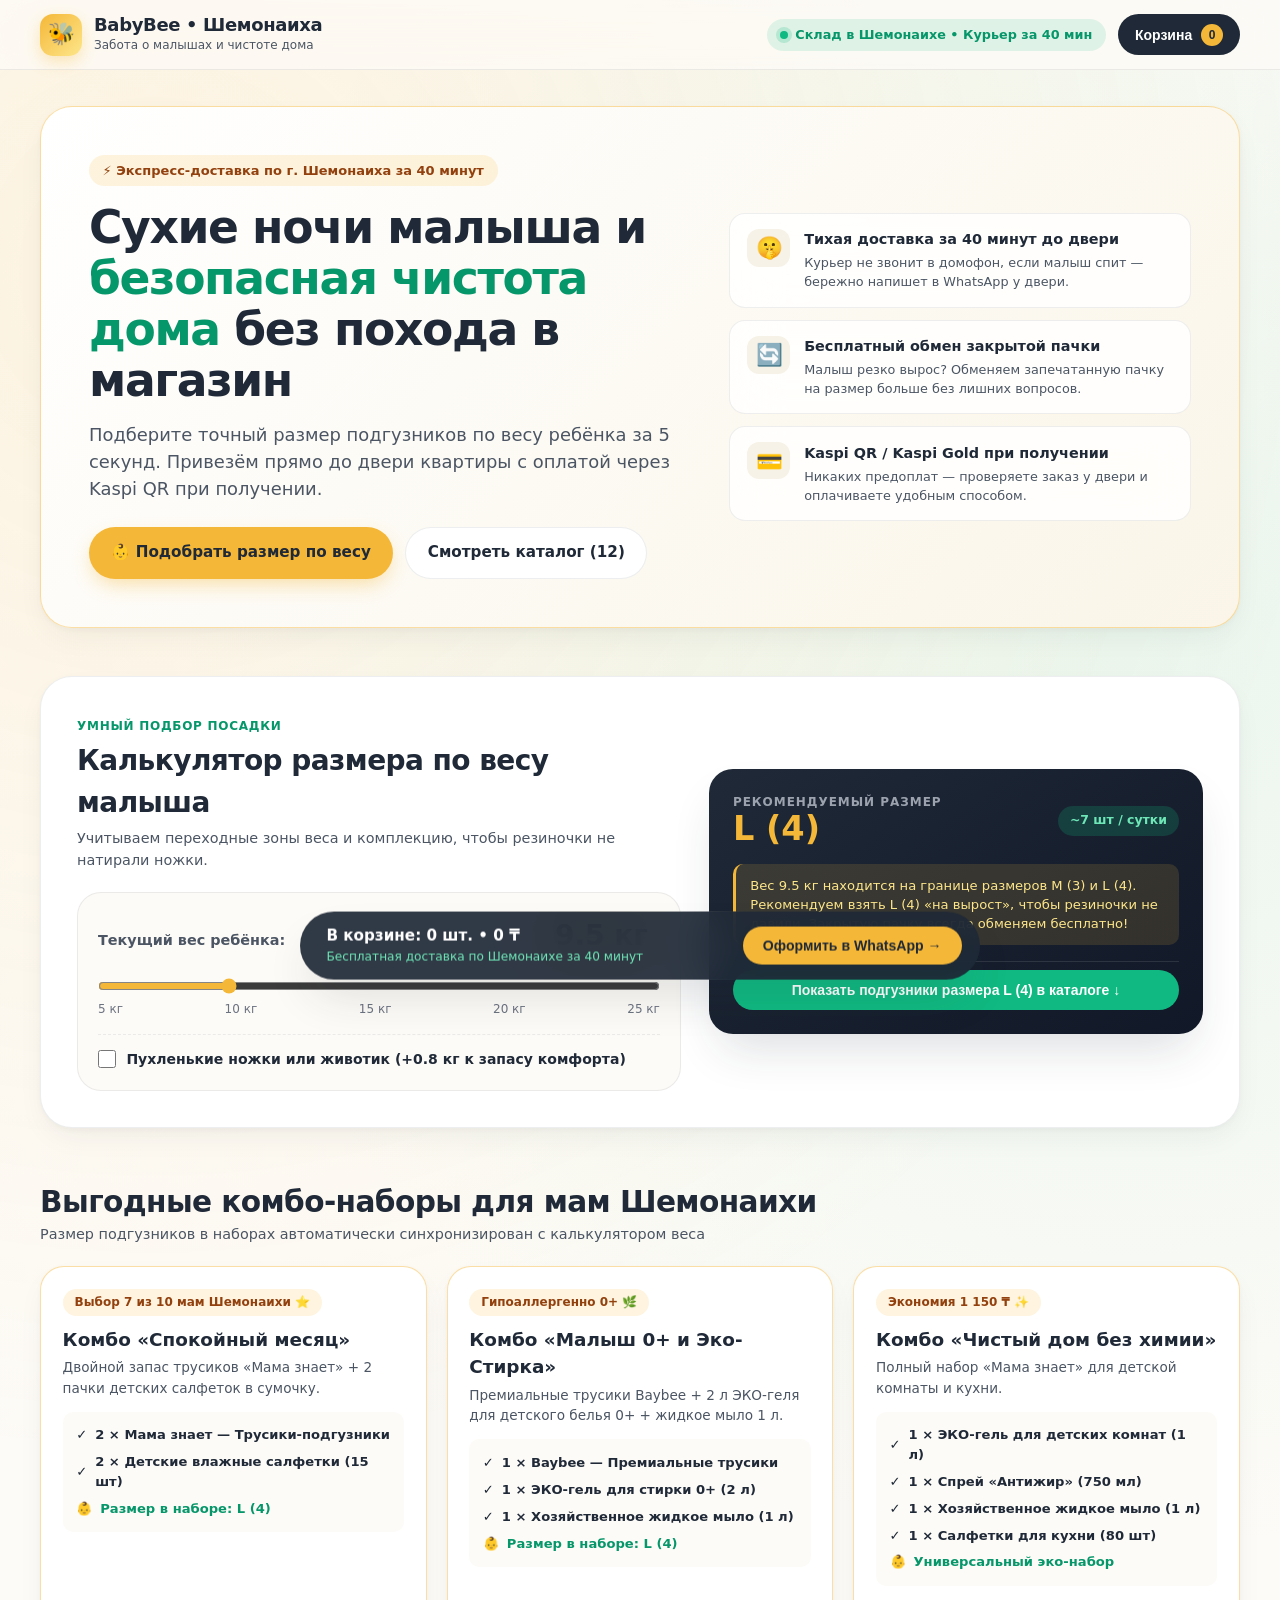
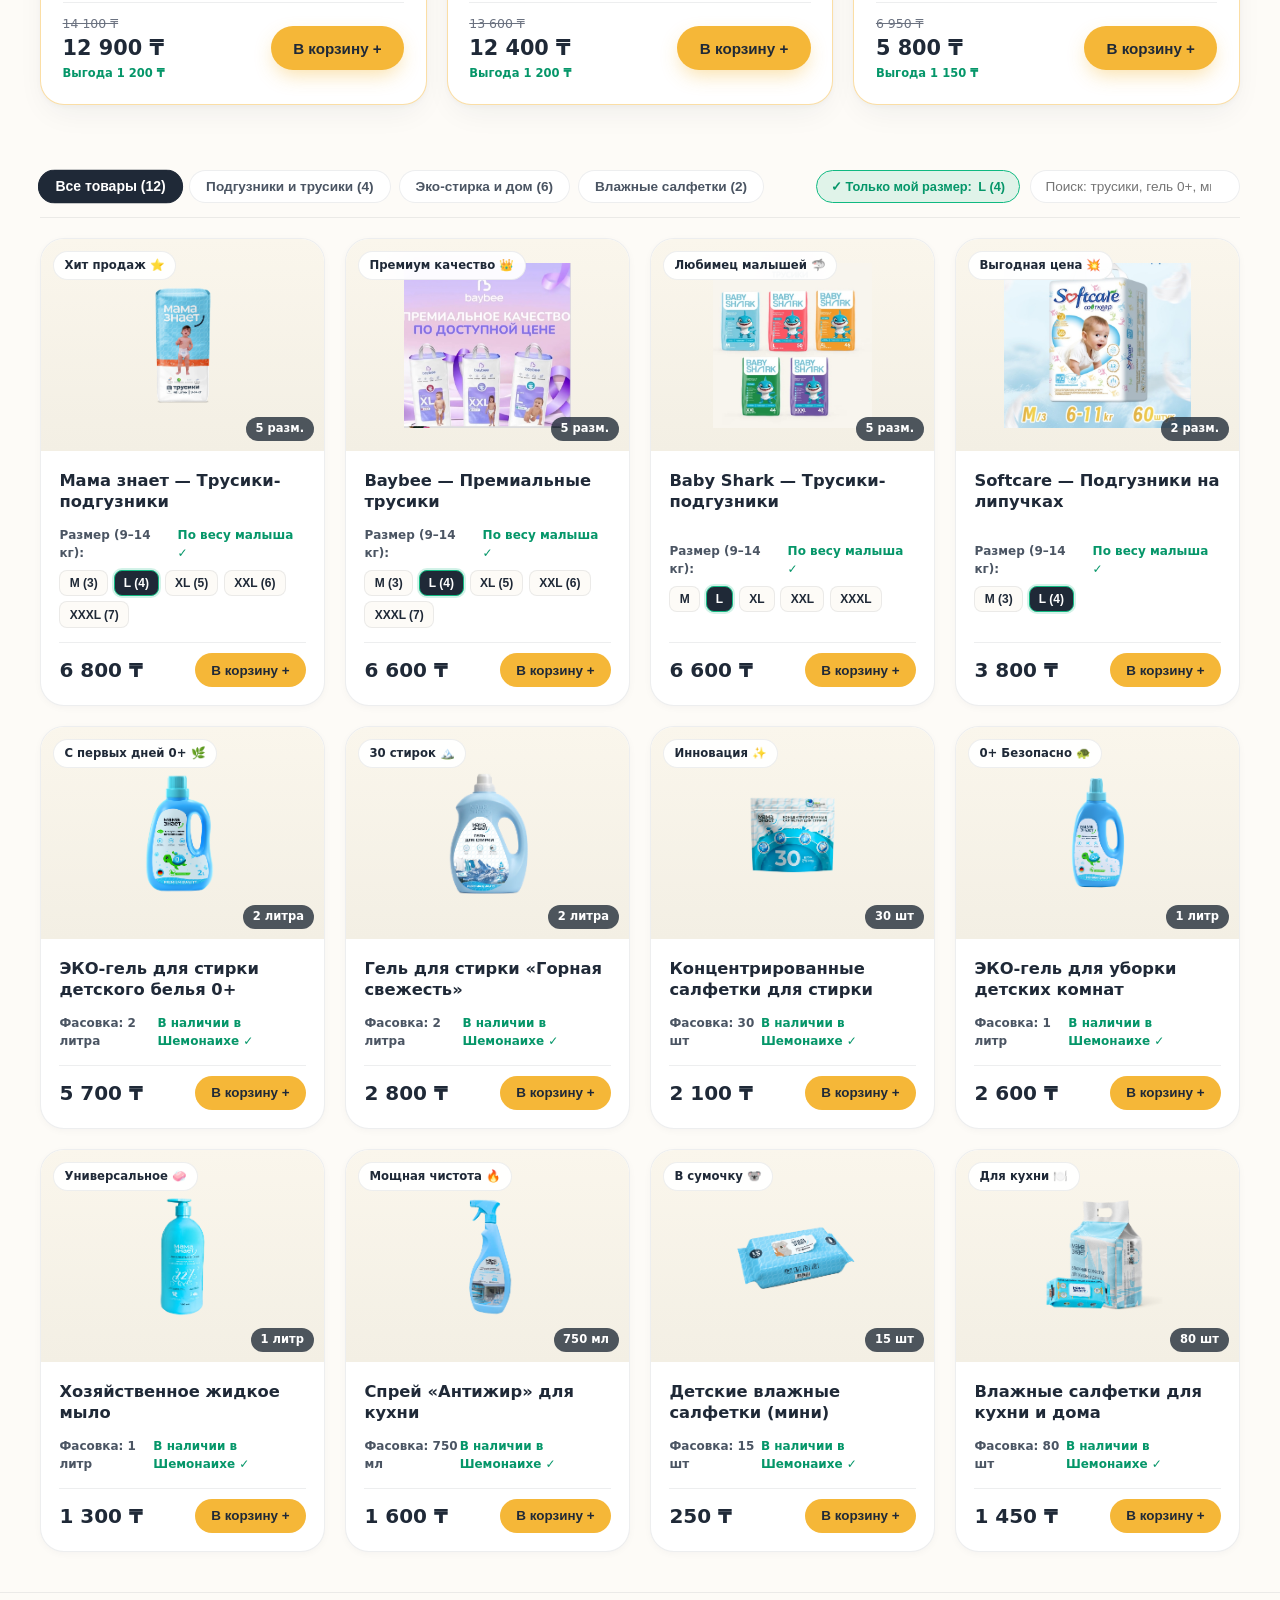
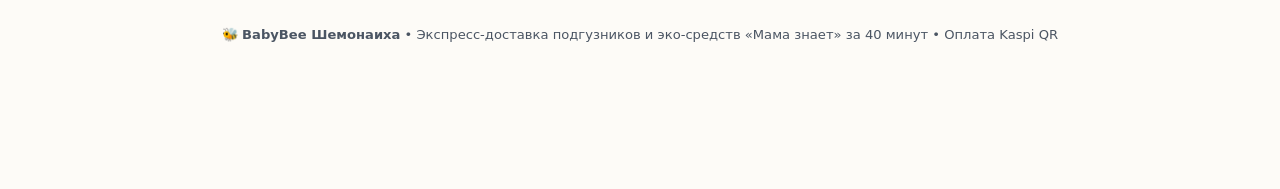
==== commit 679a9f8b: "feat: 🚀 Deploy Argon Silicon-Valley-tier Flagship Storefront built from scratch" ====
--- a/index.html
+++ b/index.html
@@ -1,806 +1,2158 @@
 <!DOCTYPE html>
 <html lang="ru">
 <head>
-  <meta charset="UTF-8">
-  <meta name="viewport" content="width=device-width, initial-scale=1.0">
-  <title>Baby Bee — Доставка подгузников и эко-товаров в г. Шемонаиха</title>
-  <meta name="description" content="Интернет-витрина подгузников и детских товаров Baby Bee в г. Шемонаиха. Трусики «Мама знает», Baybee, Baby Shark, Softcare, эко-гели для стирки. Быстрая доставка до двери!">
-  
-  <!-- Favicon / Logo -->
-  <link rel="icon" type="image/jpeg" href="images/logo.jpg">
-  
-  <!-- Google Fonts: Plus Jakarta Sans + Outfit + Montserrat -->
-  <link rel="preconnect" href="https://fonts.googleapis.com">
-  <link rel="preconnect" href="https://fonts.gstatic.com" crossorigin>
-  <link href="https://fonts.googleapis.com/css2?family=Montserrat:wght@400;500;600;700;800;900&family=Outfit:wght@400;500;600;700;800&family=Plus+Jakarta+Sans:wght@400;500;600;700;800&display=swap" rel="stylesheet">
-  
-  <!-- Stylesheet -->
-  <link rel="stylesheet" href="css/style.css">
+  <meta charset="UTF-8" />
+  <meta name="viewport" content="width=device-width, initial-scale=1.0, viewport-fit=cover" />
+  <meta name="theme-color" content="#FDFBF7" />
+  <meta name="description" content="BabyBee Шемонаиха — флагманская витрина экспресс-доставки подгузников и безопасной эко-химии «Мама знает» до двери за 40 минут. Оплата Kaspi QR при получении." />
+  <title>BabyBee Шемонаиха — Экспресс-доставка подгузников и эко-средств за 40 минут</title>
+
+  <style>
+    /* ==========================================================================
+       1. NORDIC HONEYCOMB DESIGN TOKENS & SILICON VALLEY TIER SYSTEM
+       ========================================================================== */
+    :root {
+      /* Core Palette: Nordic Honeycomb */
+      --bg-cream: #FDFBF7;
+      --bg-surface: #FFFFFF;
+      --bg-elevated: rgba(255, 255, 255, 0.78);
+      --bg-warm-tint: #F7F2E7;
+      --amber-honey: #F5B738;
+      --amber-honey-hover: #E5A420;
+      --amber-honey-soft: rgba(245, 183, 56, 0.16);
+      --emerald-mint: #10B981;
+      --emerald-mint-dark: #059669;
+      --emerald-mint-soft: rgba(16, 185, 129, 0.12);
+      --graphite-deep: #1F2937;
+      --graphite-muted: #4B5563;
+      --graphite-subtle: #6B7280;
+      --border-hairline: rgba(31, 41, 55, 0.08);
+      --border-amber: rgba(245, 183, 56, 0.45);
+
+      /* Physics & Elevation */
+      --spring-easing: cubic-bezier(0.16, 1, 0.3, 1);
+      --glass-blur: blur(24px) saturate(180%);
+      --shadow-subtle: 0 2px 10px -2px rgba(31, 41, 55, 0.05);
+      --shadow-card: 0 12px 32px -8px rgba(31, 41, 55, 0.07), 0 2px 6px -1px rgba(31, 41, 55, 0.04);
+      --shadow-float: 0 24px 48px -12px rgba(31, 41, 55, 0.16);
+
+      /* Radii & Spacing */
+      --radius-sm: 10px;
+      --radius-md: 16px;
+      --radius-lg: 24px;
+      --radius-xl: 32px;
+      --radius-pill: 9999px;
+      --container-max: 1200px;
+    }
+
+    *, *::before, *::after {
+      box-sizing: border-box;
+      margin: 0;
+      padding: 0;
+      -webkit-tap-highlight-color: transparent;
+    }
+
+    html {
+      scroll-behavior: smooth;
+      background-color: var(--bg-cream);
+      color: var(--graphite-deep);
+      font-family: -apple-system, BlinkMacSystemFont, "SF Pro Display", "SF Pro Text", "Inter", system-ui, sans-serif;
+      line-height: 1.5;
+      text-rendering: optimizeLegibility;
+      -webkit-font-smoothing: antialiased;
+    }
+
+    body {
+      background-color: var(--bg-cream);
+      background-image:
+        radial-gradient(circle at 12% 8%, rgba(245, 183, 56, 0.12), transparent 36%),
+        radial-gradient(circle at 88% 18%, rgba(16, 185, 129, 0.08), transparent 32%);
+      min-height: 100dvh;
+      padding-bottom: 112px;
+      overflow-x: hidden;
+    }
+
+    .container {
+      width: min(100% - 2rem, var(--container-max));
+      margin-inline: auto;
+    }
+
+    /* ==========================================================================
+       2. STICKY SUPER-GLASS HEADER (CSS Nesting)
+       ========================================================================== */
+    .site-header {
+      position: sticky;
+      top: 0;
+      z-index: 50;
+      background: rgba(253, 251, 247, 0.82);
+      backdrop-filter: var(--glass-blur);
+      -webkit-backdrop-filter: var(--glass-blur);
+      border-bottom: 1px solid var(--border-hairline);
+      transition: transform 0.35s var(--spring-easing), box-shadow 0.35s var(--spring-easing);
+
+      & .header-inner {
+        display: flex;
+        align-items: center;
+        justify-content: space-between;
+        gap: 1rem;
+        padding-block: 0.85rem;
+      }
+
+      & .brand {
+        display: inline-flex;
+        align-items: center;
+        gap: 0.75rem;
+        text-decoration: none;
+        color: var(--graphite-deep);
+
+        & .brand-mark {
+          width: 42px;
+          height: 42px;
+          border-radius: 13px;
+          background: linear-gradient(135deg, var(--amber-honey), #FDE68A);
+          display: grid;
+          place-items: center;
+          font-size: 1.35rem;
+          box-shadow: 0 6px 16px rgba(245, 183, 56, 0.32);
+          transition: transform 0.4s var(--spring-easing);
+        }
+
+        &:hover .brand-mark {
+          transform: scale(1.06) rotate(-4deg);
+        }
+
+        & .brand-text {
+          display: flex;
+          flex-direction: column;
+
+          & strong {
+            font-size: 1.125rem;
+            font-weight: 800;
+            letter-spacing: -0.02em;
+            line-height: 1.15;
+          }
+
+          & span {
+            font-size: 0.75rem;
+            color: var(--graphite-muted);
+            font-weight: 500;
+          }
+        }
+      }
+
+      & .header-meta {
+        display: flex;
+        align-items: center;
+        gap: 0.75rem;
+
+        & .live-sla-pill {
+          display: inline-flex;
+          align-items: center;
+          gap: 0.45rem;
+          padding: 0.4rem 0.85rem;
+          border-radius: var(--radius-pill);
+          background: var(--emerald-mint-soft);
+          color: var(--emerald-mint-dark);
+          font-size: 0.8rem;
+          font-weight: 600;
+
+          & .pulse-dot {
+            width: 8px;
+            height: 8px;
+            border-radius: 50%;
+            background: var(--emerald-mint);
+            box-shadow: 0 0 0 4px rgba(16, 185, 129, 0.2);
+            animation: pulseGlow 2s infinite var(--spring-easing);
+          }
+
+          @media (max-width: 680px) {
+            display: none;
+          }
+        }
+
+        & .cart-trigger-btn {
+          position: relative;
+          display: inline-flex;
+          align-items: center;
+          gap: 0.55rem;
+          padding: 0.55rem 1rem;
+          border-radius: var(--radius-pill);
+          border: 1px solid var(--border-hairline);
+          background: var(--graphite-deep);
+          color: #FFFFFF;
+          font-size: 0.875rem;
+          font-weight: 600;
+          cursor: pointer;
+          transition: transform 0.35s var(--spring-easing), background-color 0.25s ease;
+
+          &:hover {
+            transform: translateY(-1px);
+            background: #111827;
+          }
+
+          &:active {
+            transform: scale(0.96);
+          }
+
+          & .cart-count-badge {
+            display: inline-grid;
+            place-items: center;
+            min-width: 22px;
+            height: 22px;
+            padding-inline: 6px;
+            border-radius: var(--radius-pill);
+            background: var(--amber-honey);
+            color: var(--graphite-deep);
+            font-size: 0.75rem;
+            font-weight: 800;
+          }
+        }
+      }
+    }
+
+    @keyframes pulseGlow {
+      0%, 100% { transform: scale(1); opacity: 1; }
+      50% { transform: scale(1.22); opacity: 0.75; }
+    }
+
+    /* ==========================================================================
+       3. HERO & LOCAL TRUST TRIGGERS (SHEMONAIKHA HYPERLOCAL)
+       ========================================================================== */
+    .hero-section {
+      padding-block: 2.25rem 1.5rem;
+
+      & .hero-card {
+        position: relative;
+        overflow: hidden;
+        border-radius: var(--radius-xl);
+        background: linear-gradient(135deg, #FFFFFF 0%, #FAF5E8 100%);
+        border: 1px solid var(--border-amber);
+        box-shadow: var(--shadow-card);
+        padding: clamp(1.5rem, 4vw, 3rem);
+        display: grid;
+        grid-template-columns: 1.25fr 0.95fr;
+        gap: 2rem;
+        align-items: center;
+
+        @media (max-width: 860px) {
+          grid-template-columns: 1fr;
+        }
+      }
+
+      & .hero-eyebrow {
+        display: inline-flex;
+        align-items: center;
+        gap: 0.5rem;
+        padding: 0.35rem 0.85rem;
+        border-radius: var(--radius-pill);
+        background: var(--amber-honey-soft);
+        color: #92400E;
+        font-size: 0.8125rem;
+        font-weight: 700;
+        margin-bottom: 1rem;
+      }
+
+      & h1 {
+        font-size: clamp(1.85rem, 3.8vw, 2.85rem);
+        font-weight: 800;
+        letter-spacing: -0.03em;
+        line-height: 1.12;
+        color: var(--graphite-deep);
+        margin-bottom: 1rem;
+
+        & .highlight-emerald {
+          color: var(--emerald-mint-dark);
+        }
+      }
+
+      & .hero-lead {
+        font-size: clamp(0.98rem, 1.4vw, 1.125rem);
+        color: var(--graphite-muted);
+        max-width: 58ch;
+        margin-bottom: 1.5rem;
+      }
+
+      & .hero-actions {
+        display: flex;
+        flex-wrap: wrap;
+        gap: 0.75rem;
+      }
+
+      & .trust-grid {
+        display: grid;
+        gap: 0.75rem;
+
+        & .trust-item {
+          display: flex;
+          align-items: flex-start;
+          gap: 0.85rem;
+          padding: 0.95rem 1.1rem;
+          border-radius: var(--radius-md);
+          background: rgba(255, 255, 255, 0.86);
+          backdrop-filter: var(--glass-blur);
+          -webkit-backdrop-filter: var(--glass-blur);
+          border: 1px solid var(--border-hairline);
+          transition: transform 0.35s var(--spring-easing), border-color 0.25s ease;
+
+          &:hover {
+            transform: translateX(4px);
+            border-color: var(--border-amber);
+          }
+
+          & .trust-icon {
+            font-size: 1.35rem;
+            line-height: 1;
+            padding: 0.5rem;
+            border-radius: 12px;
+            background: var(--bg-warm-tint);
+          }
+
+          & strong {
+            display: block;
+            font-size: 0.9rem;
+            font-weight: 700;
+            color: var(--graphite-deep);
+          }
+
+          & p {
+            font-size: 0.8rem;
+            color: var(--graphite-muted);
+            margin-top: 0.15rem;
+          }
+        }
+      }
+    }
+
+    .btn-primary {
+      display: inline-flex;
+      align-items: center;
+      justify-content: center;
+      gap: 0.5rem;
+      padding: 0.85rem 1.4rem;
+      border-radius: var(--radius-pill);
+      border: none;
+      background: var(--amber-honey);
+      color: var(--graphite-deep);
+      font-size: 0.95rem;
+      font-weight: 700;
+      text-decoration: none;
+      cursor: pointer;
+      box-shadow: 0 8px 20px -4px rgba(245, 183, 56, 0.45);
+      transition: transform 0.35s var(--spring-easing), background-color 0.2s ease, box-shadow 0.25s ease;
+
+      &:hover {
+        background: var(--amber-honey-hover);
+        transform: translateY(-2px);
+        box-shadow: 0 12px 24px -4px rgba(245, 183, 56, 0.55);
+      }
+
+      &:active {
+        transform: scale(0.97);
+      }
+    }
+
+    .btn-secondary {
+      display: inline-flex;
+      align-items: center;
+      justify-content: center;
+      gap: 0.5rem;
+      padding: 0.85rem 1.35rem;
+      border-radius: var(--radius-pill);
+      border: 1px solid var(--border-hairline);
+      background: #FFFFFF;
+      color: var(--graphite-deep);
+      font-size: 0.95rem;
+      font-weight: 600;
+      text-decoration: none;
+      cursor: pointer;
+      transition: transform 0.35s var(--spring-easing), border-color 0.2s ease;
+
+      &:hover {
+        border-color: var(--graphite-deep);
+        transform: translateY(-1px);
+      }
+    }
+
+    /* ==========================================================================
+       4. SMART WEIGHT SIZE FINDER (#smartSizeFinder)
+       ========================================================================== */
+    .size-finder-section {
+      padding-block: 1.5rem;
+
+      & .finder-shell {
+        border-radius: var(--radius-xl);
+        background: var(--bg-surface);
+        border: 1px solid var(--border-hairline);
+        box-shadow: var(--shadow-card);
+        padding: clamp(1.25rem, 3.5vw, 2.25rem);
+        display: grid;
+        grid-template-columns: 1.1fr 0.9fr;
+        gap: 1.75rem;
+        align-items: center;
+
+        @media (max-width: 860px) {
+          grid-template-columns: 1fr;
+        }
+      }
+
+      & .finder-header {
+        margin-bottom: 1.25rem;
+
+        & .section-tag {
+          display: inline-block;
+          font-size: 0.75rem;
+          font-weight: 700;
+          text-transform: uppercase;
+          letter-spacing: 0.06em;
+          color: var(--emerald-mint-dark);
+          margin-bottom: 0.35rem;
+        }
+
+        & h2 {
+          font-size: clamp(1.35rem, 2.5vw, 1.75rem);
+          font-weight: 800;
+          letter-spacing: -0.02em;
+        }
+
+        & p {
+          font-size: 0.9rem;
+          color: var(--graphite-muted);
+          margin-top: 0.25rem;
+        }
+      }
+
+      & .weight-control-box {
+        background: var(--bg-cream);
+        border: 1px solid var(--border-hairline);
+        border-radius: var(--radius-lg);
+        padding: 1.25rem;
+
+        & .weight-readout-row {
+          display: flex;
+          align-items: baseline;
+          justify-content: space-between;
+          margin-bottom: 0.85rem;
+
+          & label {
+            font-size: 0.9rem;
+            font-weight: 600;
+            color: var(--graphite-muted);
+          }
+
+          & output {
+            font-size: 1.75rem;
+            font-weight: 800;
+            color: var(--graphite-deep);
+            font-variant-numeric: tabular-nums;
+            background: var(--amber-honey-soft);
+            padding: 0.15rem 0.75rem;
+            border-radius: var(--radius-sm);
+          }
+        }
+
+        & input[type="range"] {
+          width: 100%;
+          height: 8px;
+          border-radius: var(--radius-pill);
+          background: #E5E7EB;
+          accent-color: var(--amber-honey);
+          cursor: pointer;
+          margin-bottom: 0.65rem;
+        }
+
+        & .scale-ticks {
+          display: flex;
+          justify-content: space-between;
+          font-size: 0.75rem;
+          color: var(--graphite-subtle);
+          margin-bottom: 1rem;
+        }
+
+        & .chubby-toggle {
+          display: flex;
+          align-items: center;
+          gap: 0.65rem;
+          padding-top: 0.85rem;
+          border-top: 1px dashed var(--border-hairline);
+          cursor: pointer;
+          user-select: none;
+
+          & input[type="checkbox"] {
+            width: 18px;
+            height: 18px;
+            accent-color: var(--emerald-mint);
+            cursor: pointer;
+          }
+
+          & span {
+            font-size: 0.875rem;
+            font-weight: 600;
+            color: var(--graphite-deep);
+          }
+        }
+      }
+
+      & .finder-result-card {
+        border-radius: var(--radius-lg);
+        background: linear-gradient(145deg, #1F2937 0%, #111827 100%);
+        color: #FFFFFF;
+        padding: 1.5rem;
+        display: flex;
+        flex-direction: column;
+        justify-content: space-between;
+        gap: 1rem;
+        box-shadow: var(--shadow-float);
+
+        & .result-top {
+          display: flex;
+          align-items: center;
+          justify-content: space-between;
+          gap: 1rem;
+
+          & .rec-label {
+            font-size: 0.75rem;
+            text-transform: uppercase;
+            letter-spacing: 0.08em;
+            color: #9CA3AF;
+            font-weight: 600;
+          }
+
+          & .rec-size-badge {
+            font-size: 2.1rem;
+            font-weight: 900;
+            color: var(--amber-honey);
+            line-height: 1.1;
+          }
+
+          & .rec-meta-pill {
+            padding: 0.35rem 0.75rem;
+            border-radius: var(--radius-pill);
+            background: rgba(16, 185, 129, 0.2);
+            color: #6EE7B7;
+            font-size: 0.78rem;
+            font-weight: 700;
+          }
+        }
+
+        & .borderline-alert {
+          padding: 0.75rem 0.9rem;
+          border-radius: var(--radius-sm);
+          background: rgba(245, 183, 56, 0.14);
+          border-left: 3px solid var(--amber-honey);
+          font-size: 0.82rem;
+          color: #FDE68A;
+          line-height: 1.45;
+        }
+
+        & .result-actions {
+          display: flex;
+          flex-wrap: wrap;
+          gap: 0.65rem;
+          align-items: center;
+          justify-content: space-between;
+          padding-top: 0.5rem;
+          border-top: 1px solid rgba(255, 255, 255, 0.1);
+
+          & .apply-size-btn {
+            width: 100%;
+            padding: 0.75rem 1rem;
+            border-radius: var(--radius-pill);
+            border: none;
+            background: var(--emerald-mint);
+            color: #FFFFFF;
+            font-weight: 700;
+            font-size: 0.875rem;
+            cursor: pointer;
+            transition: transform 0.3s var(--spring-easing), background-color 0.2s ease;
+
+            &:hover {
+              background: var(--emerald-mint-dark);
+              transform: translateY(-1px);
+            }
+          }
+        }
+      }
+    }
+
+    /* ==========================================================================
+       5. COMBO BUNDLES SECTION (#comboBundles)
+       ========================================================================== */
+    .bundles-section {
+      padding-block: 1.75rem;
+
+      & .section-head {
+        display: flex;
+        flex-wrap: wrap;
+        align-items: flex-end;
+        justify-content: space-between;
+        gap: 1rem;
+        margin-bottom: 1.25rem;
+
+        & h2 {
+          font-size: clamp(1.4rem, 2.5vw, 1.85rem);
+          font-weight: 800;
+          letter-spacing: -0.02em;
+        }
+
+        & p {
+          font-size: 0.9rem;
+          color: var(--graphite-muted);
+        }
+      }
+
+      & .bundles-grid {
+        display: grid;
+        grid-template-columns: repeat(auto-fit, minmax(300px, 1fr));
+        gap: 1.25rem;
+      }
+
+      & .bundle-card {
+        position: relative;
+        border-radius: var(--radius-lg);
+        background: var(--bg-surface);
+        border: 1px solid var(--border-amber);
+        box-shadow: var(--shadow-card);
+        padding: 1.35rem;
+        display: flex;
+        flex-direction: column;
+        justify-content: space-between;
+        gap: 1rem;
+        transition: transform 0.4s var(--spring-easing), box-shadow 0.4s var(--spring-easing);
+
+        &:hover {
+          transform: translateY(-4px);
+          box-shadow: var(--shadow-float);
+        }
+
+        & .bundle-badge {
+          display: inline-flex;
+          align-self: flex-start;
+          padding: 0.3rem 0.75rem;
+          border-radius: var(--radius-pill);
+          background: var(--amber-honey-soft);
+          color: #92400E;
+          font-size: 0.75rem;
+          font-weight: 800;
+        }
+
+        & h3 {
+          font-size: 1.15rem;
+          font-weight: 800;
+          color: var(--graphite-deep);
+        }
+
+        & .bundle-desc {
+          font-size: 0.85rem;
+          color: var(--graphite-muted);
+        }
+
+        & .bundle-items-list {
+          list-style: none;
+          display: grid;
+          gap: 0.45rem;
+          padding: 0.85rem;
+          border-radius: var(--radius-sm);
+          background: var(--bg-cream);
+          font-size: 0.82rem;
+
+          & li {
+            display: flex;
+            align-items: center;
+            gap: 0.5rem;
+            font-weight: 600;
+          }
+        }
+
+        & .bundle-footer {
+          display: flex;
+          align-items: center;
+          justify-content: space-between;
+          gap: 0.75rem;
+          padding-top: 0.75rem;
+          border-top: 1px solid var(--border-hairline);
+
+          & .price-stack {
+            display: flex;
+            flex-direction: column;
+
+            & .old-price {
+              font-size: 0.78rem;
+              color: var(--graphite-subtle);
+              text-decoration: line-through;
+            }
+
+            & .new-price {
+              font-size: 1.3rem;
+              font-weight: 900;
+              color: var(--graphite-deep);
+            }
+
+            & .save-pill {
+              font-size: 0.72rem;
+              font-weight: 700;
+              color: var(--emerald-mint-dark);
+            }
+          }
+        }
+      }
+    }
+
+    /* ==========================================================================
+       6. CATALOG & PRODUCT CARDS WITH CSS CONTAINER QUERIES
+       ========================================================================== */
+    .catalog-section {
+      padding-block: 1.5rem 2.5rem;
+
+      & .catalog-controls {
+        position: sticky;
+        top: 66px;
+        z-index: 35;
+        background: rgba(253, 251, 247, 0.88);
+        backdrop-filter: var(--glass-blur);
+        -webkit-backdrop-filter: var(--glass-blur);
+        padding-block: 0.85rem;
+        margin-bottom: 1.25rem;
+        border-bottom: 1px solid var(--border-hairline);
+        display: flex;
+        flex-wrap: wrap;
+        align-items: center;
+        justify-content: space-between;
+        gap: 0.85rem;
+
+        & .category-pills {
+          display: flex;
+          flex-wrap: wrap;
+          gap: 0.5rem;
+
+          & .cat-pill {
+            padding: 0.5rem 1rem;
+            border-radius: var(--radius-pill);
+            border: 1px solid var(--border-hairline);
+            background: var(--bg-surface);
+            color: var(--graphite-muted);
+            font-size: 0.85rem;
+            font-weight: 600;
+            cursor: pointer;
+            transition: all 0.3s var(--spring-easing);
+
+            &[aria-pressed="true"] {
+              background: var(--graphite-deep);
+              color: #FFFFFF;
+              border-color: var(--graphite-deep);
+              transform: scale(1.03);
+            }
+          }
+        }
+
+        & .search-and-filter {
+          display: flex;
+          align-items: center;
+          gap: 0.65rem;
+          flex-wrap: wrap;
+
+          & .search-input {
+            padding: 0.5rem 0.9rem;
+            border-radius: var(--radius-pill);
+            border: 1px solid var(--border-hairline);
+            background: var(--bg-surface);
+            font-size: 0.85rem;
+            color: var(--graphite-deep);
+            min-width: 210px;
+
+            &:focus {
+              outline: 2px solid var(--amber-honey);
+              border-color: transparent;
+            }
+          }
+
+          & .size-filter-chip {
+            display: inline-flex;
+            align-items: center;
+            gap: 0.4rem;
+            padding: 0.48rem 0.85rem;
+            border-radius: var(--radius-pill);
+            border: 1px solid var(--emerald-mint);
+            background: var(--emerald-mint-soft);
+            color: var(--emerald-mint-dark);
+            font-size: 0.8rem;
+            font-weight: 700;
+            cursor: pointer;
+            transition: all 0.25s var(--spring-easing);
+
+            &[aria-pressed="true"] {
+              background: var(--emerald-mint);
+              color: #FFFFFF;
+            }
+          }
+        }
+      }
+
+      & .catalog-grid {
+        display: grid;
+        grid-template-columns: repeat(auto-fill, minmax(275px, 1fr));
+        gap: 1.25rem;
+      }
+    }
+
+    /* Container Query Host */
+    .product-card-host {
+      container-type: inline-size;
+      container-name: product-card;
+    }
+
+    .product-card {
+      height: 100%;
+      border-radius: var(--radius-lg);
+      background: var(--bg-surface);
+      border: 1px solid var(--border-hairline);
+      box-shadow: var(--shadow-subtle);
+      overflow: hidden;
+      display: flex;
+      flex-direction: column;
+      justify-content: space-between;
+      transition: transform 0.4s var(--spring-easing), box-shadow 0.4s var(--spring-easing), border-color 0.25s ease;
+
+      &:hover {
+        transform: translateY(-5px);
+        box-shadow: var(--shadow-card);
+        border-color: var(--border-amber);
+      }
+
+      & .card-media {
+        position: relative;
+        aspect-ratio: 4 / 3;
+        background: linear-gradient(180deg, #FAF6EC 0%, #F3EFE4 100%);
+        display: grid;
+        place-items: center;
+        overflow: hidden;
+        padding: 1rem;
+
+        & img {
+          max-width: 100%;
+          max-height: 165px;
+          object-fit: contain;
+          transition: transform 0.5s var(--spring-easing);
+        }
+
+        & .product-badge {
+          position: absolute;
+          top: 0.75rem;
+          left: 0.75rem;
+          padding: 0.3rem 0.65rem;
+          border-radius: var(--radius-pill);
+          background: rgba(255, 255, 255, 0.92);
+          backdrop-filter: blur(12px);
+          -webkit-backdrop-filter: blur(12px);
+          border: 1px solid var(--border-hairline);
+          font-size: 0.73rem;
+          font-weight: 700;
+          color: var(--graphite-deep);
+        }
+
+        & .spec-pill {
+          position: absolute;
+          bottom: 0.65rem;
+          right: 0.65rem;
+          padding: 0.22rem 0.6rem;
+          border-radius: var(--radius-pill);
+          background: rgba(31, 41, 55, 0.78);
+          color: #FFFFFF;
+          font-size: 0.72rem;
+          font-weight: 600;
+        }
+      }
+
+      &:hover .card-media img {
+        transform: scale(1.06);
+      }
+
+      & .card-body {
+        padding: 1.15rem;
+        display: flex;
+        flex-direction: column;
+        flex: 1;
+        justify-content: space-between;
+        gap: 0.9rem;
+
+        & .product-title {
+          font-size: 1.02rem;
+          font-weight: 800;
+          color: var(--graphite-deep);
+          line-height: 1.3;
+        }
+
+        & .size-selector-block {
+          display: flex;
+          flex-direction: column;
+          gap: 0.45rem;
+
+          & .size-label-row {
+            display: flex;
+            align-items: center;
+            justify-content: space-between;
+            font-size: 0.75rem;
+            color: var(--graphite-muted);
+            font-weight: 600;
+
+            & .fit-match-tag {
+              color: var(--emerald-mint-dark);
+              font-weight: 700;
+            }
+          }
+
+          & .size-pills-row {
+            display: flex;
+            flex-wrap: wrap;
+            gap: 0.35rem;
+
+            & .size-btn {
+              padding: 0.32rem 0.58rem;
+              border-radius: 8px;
+              border: 1px solid var(--border-hairline);
+              background: var(--bg-cream);
+              color: var(--graphite-deep);
+              font-size: 0.75rem;
+              font-weight: 700;
+              cursor: pointer;
+              transition: all 0.25s var(--spring-easing);
+
+              &[aria-pressed="true"] {
+                background: var(--graphite-deep);
+                color: #FFFFFF;
+                border-color: var(--graphite-deep);
+              }
+
+              &.is-recommended {
+                border-color: var(--emerald-mint);
+                box-shadow: 0 0 0 2px rgba(16, 185, 129, 0.18);
+              }
+            }
+          }
+        }
+
+        & .card-footer {
+          display: flex;
+          align-items: center;
+          justify-content: space-between;
+          gap: 0.5rem;
+          padding-top: 0.65rem;
+          border-top: 1px solid var(--border-hairline);
+
+          & .product-price {
+            font-size: 1.25rem;
+            font-weight: 900;
+            color: var(--graphite-deep);
+            font-variant-numeric: tabular-nums;
+          }
+
+          & .add-btn {
+            padding: 0.58rem 1rem;
+            border-radius: var(--radius-pill);
+            border: none;
+            background: var(--amber-honey);
+            color: var(--graphite-deep);
+            font-size: 0.84rem;
+            font-weight: 800;
+            cursor: pointer;
+            transition: transform 0.3s var(--spring-easing), background-color 0.2s ease;
+
+            &:hover {
+              background: var(--amber-honey-hover);
+              transform: translateY(-1px);
+            }
+
+            &:active {
+              transform: scale(0.95);
+            }
+          }
+        }
+      }
+    }
+
+    @container product-card (min-width: 310px) {
+      .product-card .card-body .product-title {
+        font-size: 1.1rem;
+      }
+      .product-card .card-body .add-btn {
+        padding: 0.65rem 1.15rem;
+      }
+    }
+
+    /* ==========================================================================
+       7. FLOATING SUPER-GLASS BOTTOM BAR & NATIVE <dialog> CART
+       ========================================================================== */
+    .floating-cart-bar {
+      position: fixed;
+      bottom: 1rem;
+      left: 50%;
+      transform: translateX(-50%) translateY(140%);
+      width: min(100% - 1.5rem, 680px);
+      z-index: 60;
+      padding: 0.85rem 1.15rem;
+      border-radius: var(--radius-pill);
+      background: rgba(31, 41, 55, 0.92);
+      backdrop-filter: var(--glass-blur);
+      -webkit-backdrop-filter: var(--glass-blur);
+      color: #FFFFFF;
+      box-shadow: var(--shadow-float);
+      display: flex;
+      align-items: center;
+      justify-content: space-between;
+      gap: 1rem;
+      transition: transform 0.45s var(--spring-easing);
+
+      &.is-visible {
+        transform: translateX(-50%) translateY(0);
+      }
+
+      & .bar-info {
+        display: flex;
+        flex-direction: column;
+        padding-left: 0.5rem;
+
+        & strong {
+          font-size: 0.95rem;
+          font-weight: 800;
+        }
+
+        & span {
+          font-size: 0.76rem;
+          color: #6EE7B7;
+        }
+      }
+
+      & .bar-checkout-btn {
+        padding: 0.68rem 1.25rem;
+        border-radius: var(--radius-pill);
+        border: none;
+        background: var(--amber-honey);
+        color: var(--graphite-deep);
+        font-weight: 800;
+        font-size: 0.88rem;
+        cursor: pointer;
+        transition: transform 0.3s var(--spring-easing);
+
+        &:hover {
+          transform: scale(1.03);
+        }
+      }
+    }
+
+    dialog.checkout-dialog {
+      margin: auto;
+      width: min(100% - 1.5rem, 560px);
+      max-height: 90dvh;
+      border: 1px solid var(--border-hairline);
+      border-radius: var(--radius-xl);
+      background: var(--bg-surface);
+      color: var(--graphite-deep);
+      box-shadow: var(--shadow-float);
+      padding: 0;
+      overflow: hidden;
+
+      &::backdrop {
+        background: rgba(17, 24, 39, 0.55);
+        backdrop-filter: blur(8px);
+        -webkit-backdrop-filter: blur(8px);
+      }
+
+      & .dialog-inner {
+        display: flex;
+        flex-direction: column;
+        max-height: 90dvh;
+      }
+
+      & .dialog-header {
+        display: flex;
+        align-items: center;
+        justify-content: space-between;
+        padding: 1.15rem 1.35rem;
+        border-bottom: 1px solid var(--border-hairline);
+        background: var(--bg-cream);
+
+        & h2 {
+          font-size: 1.15rem;
+          font-weight: 800;
+        }
+
+        & .close-dialog-btn {
+          width: 34px;
+          height: 34px;
+          border-radius: 50%;
+          border: 1px solid var(--border-hairline);
+          background: #FFFFFF;
+          cursor: pointer;
+          font-size: 1rem;
+          display: grid;
+          place-items: center;
+        }
+      }
+
+      & .dialog-body {
+        padding: 1.25rem 1.35rem;
+        overflow-y: auto;
+        display: grid;
+        gap: 1.15rem;
+      }
+
+      & .cart-items-list {
+        display: grid;
+        gap: 0.65rem;
+
+        & .cart-row {
+          display: flex;
+          align-items: center;
+          justify-content: space-between;
+          gap: 0.75rem;
+          padding: 0.75rem;
+          border-radius: var(--radius-md);
+          background: var(--bg-cream);
+          border: 1px solid var(--border-hairline);
+
+          & .cart-row-title {
+            font-size: 0.88rem;
+            font-weight: 700;
+          }
+
+          & .cart-row-sub {
+            font-size: 0.76rem;
+            color: var(--graphite-muted);
+          }
+
+          & .qty-controls {
+            display: inline-flex;
+            align-items: center;
+            gap: 0.45rem;
+
+            & button {
+              width: 28px;
+              height: 28px;
+              border-radius: 8px;
+              border: 1px solid var(--border-hairline);
+              background: #FFFFFF;
+              font-weight: 800;
+              cursor: pointer;
+            }
+
+            & span {
+              font-size: 0.85rem;
+              font-weight: 700;
+              min-width: 18px;
+              text-align: center;
+            }
+          }
+        }
+      }
+
+      & .checkout-form {
+        display: grid;
+        gap: 0.85rem;
+
+        & .field-group {
+          display: grid;
+          gap: 0.35rem;
+
+          & label {
+            font-size: 0.8rem;
+            font-weight: 700;
+            color: var(--graphite-muted);
+          }
+
+          & input, & select {
+            width: 100%;
+            padding: 0.7rem 0.9rem;
+            border-radius: var(--radius-sm);
+            border: 1px solid var(--border-hairline);
+            background: var(--bg-cream);
+            font-size: 0.9rem;
+            color: var(--graphite-deep);
+          }
+        }
+
+        & .silent-delivery-box {
+          display: flex;
+          align-items: flex-start;
+          gap: 0.65rem;
+          padding: 0.85rem;
+          border-radius: var(--radius-md);
+          background: var(--emerald-mint-soft);
+          border: 1px solid rgba(16, 185, 129, 0.3);
+          cursor: pointer;
+
+          & input {
+            margin-top: 0.2rem;
+            width: 18px;
+            height: 18px;
+            accent-color: var(--emerald-mint);
+          }
+
+          & div {
+            font-size: 0.82rem;
+
+            & strong {
+              display: block;
+              color: var(--graphite-deep);
+            }
+
+            & span {
+              color: var(--graphite-muted);
+            }
+          }
+        }
+
+        & .whatsapp-submit-btn {
+          width: 100%;
+          padding: 0.95rem 1.25rem;
+          border-radius: var(--radius-pill);
+          border: none;
+          background: var(--emerald-mint);
+          color: #FFFFFF;
+          font-size: 0.98rem;
+          font-weight: 800;
+          cursor: pointer;
+          box-shadow: 0 10px 24px -6px rgba(16, 185, 129, 0.5);
+          transition: transform 0.3s var(--spring-easing), background-color 0.2s ease;
+
+          &:hover {
+            background: var(--emerald-mint-dark);
+            transform: translateY(-1px);
+          }
+        }
+      }
+    }
+
+    .site-footer {
+      padding-block: 2rem;
+      border-top: 1px solid var(--border-hairline);
+      text-align: center;
+      font-size: 0.82rem;
+      color: var(--graphite-muted);
+    }
+  </style>
 </head>
 <body>
 
-  <!-- Top Announcement Bar -->
-  <div class="top-bar">
-    <div class="container top-bar__content">
-      <div class="top-bar__tag">
-        <span class="pulse-dot"></span>
-        <span>г. Шемонаиха • Экспресс-доставка до двери в день заказа</span>
-      </div>
-      <div class="top-bar__links">
-        <a href="https://instagram.com/baby_bee_shemonaiha" target="_blank" rel="noopener" class="top-bar__link">
-          <svg class="icon" viewBox="0 0 24 24" fill="none" stroke="currentColor" stroke-width="2"><rect x="2" y="2" width="20" height="20" rx="5" ry="5"></rect><path d="M16 11.37A4 4 0 1 1 12.63 8 4 4 0 0 1 16 11.37z"></path><line x1="17.5" y1="6.5" x2="17.51" y2="6.5"></line></svg>
-          <span>@baby_bee_shemonaiha</span>
-        </a>
-        <a href="tel:+77779805639" class="top-bar__link">
-          <svg class="icon" viewBox="0 0 24 24" fill="none" stroke="currentColor" stroke-width="2"><path d="M22 16.92v3a2 2 0 0 1-2.18 2 19.79 19.79 0 0 1-8.63-3.07 19.5 19.5 0 0 1-6-6 19.79 19.79 0 0 1-3.07-8.67A2 2 0 0 1 4.11 2h3a2 2 0 0 1 2 1.72 12.84 12.84 0 0 0 .7 2.81 2 2 0 0 1-.45 2.11L8.09 9.91a16 16 0 0 0 6 6l1.27-1.27a2 2 0 0 1 2.11-.45 12.84 12.84 0 0 0 2.81.7A2 2 0 0 1 22 16.92z"></path></svg>
-          <span>+7 (777) 980-56-39</span>
-        </a>
-      </div>
-    </div>
-  </div>
-
-  <!-- Header / Navigation -->
-  <header class="header">
-    <div class="container header__container">
-      <a href="#" class="brand-logo">
-        <img src="images/logo.jpg" alt="Baby Bee Шемонаиха" class="brand-logo__img">
-        <div class="brand-logo__text">
-          <span class="brand-logo__title">Baby Bee 🐝</span>
-          <span class="brand-logo__sub">Шемонаиха • Подгузники & Эко-дом</span>
+  <!-- ========================================================================
+       HEADER
+       ======================================================================== -->
+  <header class="site-header" role="banner">
+    <div class="container header-inner">
+      <a href="#top" class="brand" aria-label="BabyBee Шемонаиха — На главную">
+        <div class="brand-mark" aria-hidden="true">🐝</div>
+        <div class="brand-text">
+          <strong>BabyBee • Шемонаиха</strong>
+          <span>Забота о малышах и чистоте дома</span>
         </div>
       </a>
 
-      <nav class="nav">
-        <a href="#catalog" class="nav__link active">Каталог</a>
-        <a href="#advantages" class="nav__link">Преимущества</a>
-        <a href="#delivery" class="nav__link">Доставка и оплата</a>
-        <a href="#faq" class="nav__link">Вопросы</a>
-      </nav>
-
-      <div class="header__actions">
-        <a href="https://wa.me/77779805639?text=%D0%97%D0%B4%D1%80%D0%B0%D0%B2%D1%81%D1%82%D0%B2%D1%83%D0%B9%D1%82%D0%B5!%20%D0%A5%D0%BE%D1%87%D1%83%20%D0%BF%D1%80%D0%BE%D0%BA%D0%BE%D0%BD%D1%81%D1%83%D0%BB%D1%8C%D1%82%D0%B8%D1%80%D0%BE%D0%B2%D0%B0%D1%82%D1%8C%D1%81%D1%8F%20%D0%BF%D0%BE%20%D0%BF%D0%BE%D0%B4%D0%B3%D1%83%D0%B7%D0%BD%D0%B8%D0%BA%D0%B0%D0%BC%20%F0%9F%90%9D" target="_blank" rel="noopener" class="btn btn--whatsapp-outline">
-          <svg class="icon-wa" viewBox="0 0 24 24" fill="currentColor"><path d="M12.031 6.172c-3.181 0-5.767 2.586-5.768 5.766-.001 1.298.38 2.27 1.019 3.287l-.582 2.128 2.182-.573c.978.58 1.911.928 3.145.929 3.178 0 5.767-2.587 5.768-5.766.001-3.187-2.575-5.771-5.764-5.771zm3.392 8.244c-.144.405-.837.774-1.17.824-.312.045-.634.07-.941.015-1.428-.255-2.587-1.144-3.56-2.115-.976-.97-1.86-2.13-2.114-3.56-.055-.306-.03-.628.016-.941.05-.333.419-1.026.824-1.17.203-.072.434-.072.637 0 .15.053.303.14.417.253.344.341.688.683 1.031 1.025.109.109.176.242.176.388 0 .147-.067.28-.176.389l-.337.337c-.109.109-.109.288 0 .397.432.432.93.811 1.488 1.119.559.309 1.146.541 1.765.688.15.035.303-.027.4-.124l.338-.338c.109-.109.242-.176.389-.176.146 0 .279.067.388.176.342.343.684.687 1.025 1.031.113.114.2.267.253.417.072.203.072.434 0 .637z"/></svg>
-          <span>Консультация</span>
-        </a>
-        
-        <button id="cartBtn" class="cart-trigger-btn" aria-label="Открыть корзину">
-          <svg class="icon-cart" viewBox="0 0 24 24" fill="none" stroke="currentColor" stroke-width="2"><path d="M6 2L3 6v14a2 2 0 0 0 2 2h14a2 2 0 0 0 2-2V6l-3-4z"></path><line x1="3" y1="6" x2="21" y2="6"></line><path d="M16 10a4 4 0 0 1-8 0"></path></svg>
-          <span class="cart-trigger-btn__text">Корзина</span>
-          <span id="cartCountBadge" class="cart-badge">0</span>
+      <div class="header-meta">
+        <div class="live-sla-pill" role="status">
+          <span class="pulse-dot" aria-hidden="true"></span>
+          <span>Склад в Шемонаихе • Курьер за 40 мин</span>
+        </div>
+
+        <button type="button" class="cart-trigger-btn" id="openCartBtn" aria-label="Открыть корзину заказа">
+          <span>Корзина</span>
+          <span class="cart-count-badge" id="headerCartCount" aria-live="polite">0</span>
         </button>
       </div>
     </div>
   </header>
 
-  <!-- Hero Banner -->
-  <section class="hero">
-    <canvas id="heroMeshCanvas" class="hero__mesh-canvas"></canvas>
-    <div class="container hero__container">
-      <div class="hero__content">
-        <div class="hero__pill">
-          <span class="hero__pill-emoji">🐝</span>
-          <span>Официальная продукция в г. Шемонаиха</span>
-        </div>
-        <h1 class="hero__title">
-          Сухие ночи и счастливые малыши с <span class="gradient-text">Baby Bee</span>
-        </h1>
-        <p class="hero__desc">
-          Трусики-подгузники японского качества «Мама знает», Baybee, Baby Shark и Softcare, а также гипоаллергенная эко-химия для чистоты вашего дома. Доставим прямо до двери в Шемонаихе!
-        </p>
-
-        <div class="hero__actions">
-          <a href="#catalog" class="btn btn--primary">
-            <span>Выбрать подгузники</span>
-            <svg class="icon-arrow" viewBox="0 0 24 24" fill="none" stroke="currentColor" stroke-width="2"><line x1="5" y1="12" x2="19" y2="12"></line><polyline points="12 5 19 12 12 19"></polyline></svg>
-          </a>
-          <a href="https://wa.me/77779805639?text=%D0%97%D0%B4%D1%80%D0%B0%D0%B2%D1%81%D1%82%D0%B2%D1%83%D0%B9%D1%82%D0%B5!%20%D0%9F%D0%BE%D0%BC%D0%BE%D0%B3%D0%B8%D1%82%D0%B5%20%D0%BF%D0%BE%D0%B4%D0%BE%D0%B1%D1%80%D0%B0%D1%82%D1%8C%20%D1%80%D0%B0%D0%B7%D0%BC%D0%B5%D1%80%20%D0%BF%D0%BE%D0%B4%D0%B3%D1%83%D0%B7%D0%BD%D0%B8%D0%BA%D0%BE%D0%B2%20%D0%BF%D0%BE%20%D0%B2%D0%B5%D1%81%D1%83%20%D0%BC%D0%B0%D0%BB%D1%8B%D1%88%D0%B0%20%F0%9F%91%B6" target="_blank" rel="noopener" class="btn btn--secondary">
-            <span>Подобрать размер</span>
-          </a>
-        </div>
-
-        <!-- Quick Stats / Highlights -->
-        <div class="hero__stats">
-          <div class="stat-card">
-            <span class="stat-card__number">12 ч</span>
-            <span class="stat-card__label">Сухости и защиты</span>
-          </div>
-          <div class="stat-card">
-            <span class="stat-card__number">0+</span>
-            <span class="stat-card__label">Гипоаллергенно</span>
-          </div>
-          <div class="stat-card">
-            <span class="stat-card__number">1 день</span>
-            <span class="stat-card__label">Доставка по городу</span>
-          </div>
-          <div class="stat-card">
-            <span class="stat-card__number">Kaspi</span>
-            <span class="stat-card__label">QR / При получении</span>
-          </div>
-        </div>
-      </div>
-
-      <div class="hero__media">
-        <div class="hero-card-preview">
-          <div class="hero-badge">Хит продаж в Шемонаихе ⭐</div>
-          <img src="images/products/mama_znaet_pants.webp" alt="Мама знает трусики" class="hero-card-preview__img">
-          <div class="hero-card-preview__caption">
-            <div class="hero-card-preview__name">Мама знает — Трусики</div>
-            <div class="hero-card-preview__price">6 800 ₸</div>
-          </div>
-          <div class="hero-floating-badge hero-floating-badge--1">
-            <span class="emoji">🚚</span>
-            <div>
-              <strong>До двери</strong>
-              <small>в Шемонаихе</small>
+  <main id="top">
+    <!-- ======================================================================
+         HERO & HYPERLOCAL TRUST TRIGGERS
+         ====================================================================== -->
+    <section class="hero-section" aria-labelledby="heroHeading">
+      <div class="container">
+        <div class="hero-card">
+          <div>
+            <span class="hero-eyebrow">⚡ Экспресс-доставка по г. Шемонаиха за 40 минут</span>
+            <h1 id="heroHeading">
+              Сухие ночи малыша и <span class="highlight-emerald">безопасная чистота дома</span> без похода в магазин
+            </h1>
+            <p class="hero-lead">
+              Подберите точный размер подгузников по весу ребёнка за 5 секунд. Привезём прямо до двери квартиры с оплатой через Kaspi QR при получении.
+            </p>
+            <div class="hero-actions">
+              <a href="#smartSizeFinder" class="btn-primary">👶 Подобрать размер по весу</a>
+              <a href="#catalogSection" class="btn-secondary">Смотреть каталог (12)</a>
             </div>
           </div>
-          <div class="hero-floating-badge hero-floating-badge--2">
-            <span class="emoji">🌿</span>
-            <div>
-              <strong>Японский гель</strong>
-              <small>Без опрелостей</small>
+
+          <div class="trust-grid" aria-label="Гарантии сервиса BabyBee в Шемонаихе">
+            <div class="trust-item">
+              <span class="trust-icon" aria-hidden="true">🤫</span>
+              <div>
+                <strong>Тихая доставка за 40 минут до двери</strong>
+                <p>Курьер не звонит в домофон, если малыш спит — бережно напишет в WhatsApp у двери.</p>
+              </div>
+            </div>
+            <div class="trust-item">
+              <span class="trust-icon" aria-hidden="true">🔄</span>
+              <div>
+                <strong>Бесплатный обмен закрытой пачки</strong>
+                <p>Малыш резко вырос? Обменяем запечатанную пачку на размер больше без лишних вопросов.</p>
+              </div>
+            </div>
+            <div class="trust-item">
+              <span class="trust-icon" aria-hidden="true">💳</span>
+              <div>
+                <strong>Kaspi QR / Kaspi Gold при получении</strong>
+                <p>Никаких предоплат — проверяете заказ у двери и оплачиваете удобным способом.</p>
+              </div>
             </div>
           </div>
         </div>
       </div>
-    </div>
-  </section>
-
-  <!-- Advantages Section -->
-  <section id="advantages" class="advantages-section">
-    <div class="container">
-      <div class="section-header">
-        <h2 class="section-title">Почему мамы Шемонаихи выбирают нас?</h2>
-        <p class="section-subtitle">Забота о нежной коже малыша и комфорт родителей без лишних переплат</p>
-      </div>
-
-      <div class="advantages-grid">
-        <div class="adv-card">
-          <div class="adv-card__icon adv-card__icon--yellow">
-            <svg viewBox="0 0 24 24" fill="none" stroke="currentColor" stroke-width="2"><rect x="1" y="3" width="15" height="13"></rect><polygon points="16 8 20 8 23 11 23 16 16 16 16 8"></polygon><circle cx="5.5" cy="18.5" r="2.5"></circle><circle cx="18.5" cy="18.5" r="2.5"></circle></svg>
-          </div>
-          <h3 class="adv-card__title">Доставка прямо до квартиры</h3>
-          <p class="adv-card__text">Не нужно тащить тяжелые пачки подгузников и бутыли гелей с коляской на руках. Привезем аккуратно и вовремя.</p>
-        </div>
-
-        <div class="adv-card">
-          <div class="adv-card__icon adv-card__icon--blue">
-            <svg viewBox="0 0 24 24" fill="none" stroke="currentColor" stroke-width="2"><path d="M12 22s8-4 8-10V5l-8-3-8 3v7c0 6 8 10 8 10z"></path></svg>
-          </div>
-          <h3 class="adv-card__title">100% Оригинальное качество</h3>
-          <p class="adv-card__text">Прямые поставки от официальных дистрибьюторов брендов «Мама знает», Baybee, Baby Shark и Softcare.</p>
-        </div>
-
-        <div class="adv-card">
-          <div class="adv-card__icon adv-card__icon--green">
-            <svg viewBox="0 0 24 24" fill="none" stroke="currentColor" stroke-width="2"><circle cx="12" cy="12" r="10"></circle><path d="M8 14s1.5 2 4 2 4-2 4-2"></path><line x1="9" y1="9" x2="9.01" y2="9"></line><line x1="15" y1="9" x2="15.01" y2="9"></line></svg>
-          </div>
-          <h3 class="adv-card__title">Сухость до 12 часов</h3>
-          <p class="adv-card__text">Дышащие микропоры и суперабсорбент сохраняют кожу сухой всю ночь, предотвращая раздражения и опрелости.</p>
-        </div>
-
-        <div class="adv-card">
-          <div class="adv-card__icon adv-card__icon--purple">
-            <svg viewBox="0 0 24 24" fill="none" stroke="currentColor" stroke-width="2"><rect x="1" y="4" width="22" height="16" rx="2" ry="2"></rect><line x1="1" y1="10" x2="23" y2="10"></line></svg>
-          </div>
-          <h3 class="adv-card__title">Удобная оплата Kaspi</h3>
-          <p class="adv-card__text">Оплачивайте удобным для вас способом: Kaspi QR, Kaspi Gold, Halyk или наличными курьеру при проверке заказа.</p>
-        </div>
-      </div>
-    </div>
-  </section>
-
-  <!-- Smart Size Finder Section (Nordic Honeycomb Interactive Tool) -->
-  <section id="smartSizeFinder" class="size-finder-section">
-    <div class="container">
-      <div class="size-finder-card">
-        <div class="size-finder-card__badge">
-          <span class="pulse-dot-amber"></span>
-          <span>Интерактивный помощник мамы</span>
-        </div>
-        <h2 class="size-finder-card__title">
-          Умный подбор размера по весу малыша
-        </h2>
-        <p class="size-finder-card__desc">
-          Двигайте ползунок или выберите вес — система мгновенно подскажет идеальный размер трусиков с защитой от натирания и протеканий.
-        </p>
-
-        <div class="weight-slider-wrap">
-          <div class="weight-display">
-            <span class="weight-display__label">Вес малыша:</span>
-            <span class="weight-display__value"><strong id="currentWeightVal">7.5</strong> кг</span>
-          </div>
-          <input type="range" id="weightSlider" class="weight-slider" min="3" max="22" step="0.5" value="7.5" aria-label="Ползунок веса ребенка в килограммах">
-          <div class="slider-marks">
-            <span>3 кг (NB)</span>
-            <span>6 кг</span>
-            <span>9 кг</span>
-            <span>12 кг</span>
-            <span>15 кг</span>
-            <span>22 кг (XXXL)</span>
-          </div>
-        </div>
-
-        <!-- Quick Weight Pills -->
-        <div class="weight-pills" id="weightPillsContainer">
-          <button type="button" class="weight-pill" data-weight="4">3–5 кг (NB / 1)</button>
-          <button type="button" class="weight-pill" data-weight="6">4–8 кг (Mini / 2)</button>
-          <button type="button" class="weight-pill active" data-weight="7.5">6–11 кг (Midi / 3)</button>
-          <button type="button" class="weight-pill" data-weight="11">9–14 кг (Maxi / 4)</button>
-          <button type="button" class="weight-pill" data-weight="14">12–18 кг (Junior / 5)</button>
-          <button type="button" class="weight-pill" data-weight="18">15+ кг (Extra / 6)</button>
-        </div>
-
-        <!-- Chubby Build / Extra Comfort Toggle -->
-        <div class="build-toggle-wrap">
-          <label class="build-toggle-label" for="chubbyBuildCheckbox">
-            <input type="checkbox" id="chubbyBuildCheckbox" class="build-toggle-input">
-            <span class="build-toggle-custom"></span>
-            <span class="build-toggle-text">
-              <strong>👶 Пухленькие ножки / животик (+1 к комфорту)</strong>
-              <small>Рекомендуем взять с запасом, чтобы резиночки гарантированно не сдавливали</small>
-            </span>
-          </label>
-        </div>
-
-        <!-- Live Recommendation Box -->
-        <div class="size-recommendation" id="sizeRecommendationBox">
-          <div class="size-recommendation__icon">✨</div>
-          <div class="size-recommendation__content">
-            <div class="size-recommendation__headline">
-              Рекомендуем: <span class="highlight-size" id="recSizeName">Размер M (3)</span>
-              <span class="accuracy-badge" id="recAccuracyBadge">99% точность посадки</span>
+    </section>
+
+    <!-- ======================================================================
+         SMART WEIGHT SIZE FINDER (#smartSizeFinder)
+         ====================================================================== -->
+    <section id="smartSizeFinder" class="size-finder-section" aria-labelledby="finderTitle">
+      <div class="container">
+        <div class="finder-shell">
+          <div>
+            <div class="finder-header">
+              <span class="section-tag">Умный подбор посадки</span>
+              <h2 id="finderTitle">Калькулятор размера по весу малыша</h2>
+              <p>Учитываем переходные зоны веса и комплекцию, чтобы резиночки не натирали ножки.</p>
             </div>
-            <div class="size-recommendation__text" id="recSizeDesc">
-              Оптимально на вес 6–11 кг. Мягкий анатомический поясок не сдавливает животик после кормления и надежно держит влагу.
-            </div>
-            <div class="size-recommendation__subnote" id="recSubnote">
-              🛡️ Если пачка не подойдёт — бесплатно обменяем закрытую упаковку прямо у вашей двери в Шемонаихе.
+
+            <div class="weight-control-box">
+              <div class="weight-readout-row">
+                <label for="weightRangeInput">Текущий вес ребёнка:</label>
+                <output id="weightOutput" for="weightRangeInput">9.5 кг</output>
+              </div>
+
+              <input
+                type="range"
+                id="weightRangeInput"
+                min="5"
+                max="25"
+                step="0.5"
+                value="9.5"
+                aria-label="Выберите вес малыша в килограммах"
+              />
+
+              <div class="scale-ticks" aria-hidden="true">
+                <span>5 кг</span>
+                <span>10 кг</span>
+                <span>15 кг</span>
+                <span>20 кг</span>
+                <span>25 кг</span>
+              </div>
+
+              <label class="chubby-toggle" for="chubbyBuildCheckbox">
+                <input type="checkbox" id="chubbyBuildCheckbox" />
+                <span>Пухленькие ножки или животик (+0.8 кг к запасу комфорта)</span>
+              </label>
             </div>
           </div>
-          <button type="button" id="applySizeFilterBtn" class="btn btn--apply-size">
-            <span>Показать подходящие товары</span>
-            <svg class="icon-arrow" viewBox="0 0 24 24" fill="none" stroke="currentColor" stroke-width="2"><line x1="5" y1="12" x2="19" y2="12"></line><polyline points="12 5 19 12 12 19"></polyline></svg>
-          </button>
-        </div>
-      </div>
-    </div>
-  </section>
-
-  <!-- Local Trust Triggers (Гарантии сервиса BabyBee в Шемонаихе) -->
-  <section class="trust-triggers-local" aria-label="Гарантии сервиса BabyBee в Шемонаихе">
-    <div class="container">
-      <div class="trust-triggers-grid">
-        <div class="trust-card">
-          <span class="trust-icon">🤫</span>
-          <div class="trust-content">
-            <strong>Тихая доставка за 40 минут до двери</strong>
-            <p>Склад прямо в Шемонаихе. Курьер не звонит в домофон и звонок, если малыш спит — просто напишет в WhatsApp у двери.</p>
-          </div>
-        </div>
-        <div class="trust-card">
-          <span class="trust-icon">🔄</span>
-          <div class="trust-content">
-            <strong>Гарантия обмена размера</strong>
-            <p>Малыш резко подрос? Бесплатно обменяем закрытую пачку на размер больше прямо при следующем визите курьера.</p>
-          </div>
-        </div>
-        <div class="trust-card">
-          <span class="trust-icon">💳</span>
-          <div class="trust-content">
-            <strong>Оплата через Kaspi QR при получении</strong>
-            <p>Никаких предоплат на незнакомых сайтах — проверяете заказ у двери и оплачиваете привычным Kaspi QR или наличными.</p>
-          </div>
-        </div>
-      </div>
-    </div>
-  </section>
-
-  <!-- Value Combos Section (Boutique Bundles) -->
-  <section id="combos" class="combos-section">
-    <div class="container">
-      <div class="section-header">
-        <div class="combos-pill">
-          <span>🎁 Максимальная выгода для семьи</span>
-        </div>
-        <h2 class="section-title">Выгодные комбо-наборы с бесплатной доставкой</h2>
-        <p class="section-subtitle">Готовые комплекты для комфорта малыша и экономии семейного бюджета в Шемонаихе</p>
-      </div>
-
-      <div class="combos-grid">
-        <!-- Combo 1 -->
-        <div class="combo-card">
-          <div class="combo-card__badge combo-card__badge--savings">Выбор 7 из 10 мам ⭐</div>
-          <div class="combo-card__image-wrap">
-            <img src="images/products/mama_znaet_pants.webp" alt="Набор Спокойный месяц" class="combo-card__img">
-            <span class="combo-card__sticker">📦 Запас на 3–4 недели</span>
-          </div>
-          <div class="combo-card__body">
-            <div class="combo-card__tag">Хит продаж • Якорь экономии</div>
-            <h3 class="combo-card__title">Комбо «Спокойный месяц»</h3>
-            <p class="combo-card__items">
-              • 2 большие пачки трусиков «Мама знает» (выберите размер)<br>
-              • 3 пачки влажных салфеток с крышкой (в подарок)<br>
-              • Бесплатная экспресс-доставка до двери за 40 мин
-            </p>
-            <div class="combo-card__pricing">
+
+          <div class="finder-result-card" aria-live="polite">
+            <div class="result-top">
               <div>
-                <span class="combo-old-price">17 500 ₸</span>
-                <span class="combo-price">15 200 ₸</span>
+                <div class="rec-label">Рекомендуемый размер</div>
+                <div class="rec-size-badge" id="recSizeDisplay">L (4)</div>
               </div>
-              <button type="button" class="btn btn--add-combo" data-combo-id="combo_month" data-combo-name="Комбо «Спокойный месяц»" data-combo-price="15200" data-combo-img="images/products/mama_znaet_pants.webp">
-                <span>+ В корзину</span>
-              </button>
+              <span class="rec-meta-pill" id="recDailyUsage">~6 шт / сутки</span>
             </div>
-          </div>
-        </div>
-
-        <!-- Combo 2 -->
-        <div class="combo-card">
-          <div class="combo-card__badge combo-card__badge--hit">Без риска 2 размера 🌱</div>
-          <div class="combo-card__image-wrap">
-            <img src="images/products/baybee_pants.jpg" alt="Набор На вырост без риска" class="combo-card__img">
-            <span class="combo-card__sticker">👶 Для растущих малышей</span>
-          </div>
-          <div class="combo-card__body">
-            <div class="combo-card__tag">Для пограничного веса</div>
-            <h3 class="combo-card__title">Комбо «На вырост без риска»</h3>
-            <p class="combo-card__items">
-              • 1 пачка текущего размера (например, M)<br>
-              • 1 пачка следующего размера (например, L)<br>
-              • 1 пачка салфеток Softcare Organic Cotton
-            </p>
-            <div class="combo-card__pricing">
-              <div>
-                <span class="combo-old-price">16 200 ₸</span>
-                <span class="combo-price">14 500 ₸</span>
-              </div>
-              <button type="button" class="btn btn--add-combo" data-combo-id="combo_growth" data-combo-name="Комбо «На вырост без риска»" data-combo-price="14500" data-combo-img="images/products/baybee_pants.jpg">
-                <span>+ В корзину</span>
-              </button>
+
+            <div class="borderline-alert" id="recAdviceText">
+              Оптимальная посадка для веса 9.5 кг. Во всех карточках подгузников ниже автоматически выбран размер L (4).
             </div>
-          </div>
-        </div>
-
-        <!-- Combo 3 -->
-        <div class="combo-card">
-          <div class="combo-card__badge combo-card__badge--eco">0% фосфатов и отдушек 🌿</div>
-          <div class="combo-card__image-wrap">
-            <img src="images/products/softcare.jpg" alt="Набор Чистый дом и забота о коже" class="combo-card__img">
-            <span class="combo-card__sticker">✨ Эко-забота 0+</span>
-          </div>
-          <div class="combo-card__body">
-            <div class="combo-card__tag">Кросс-сейл гигиены</div>
-            <h3 class="combo-card__title">Комбо «Чистый дом и нежная кожа»</h3>
-            <p class="combo-card__items">
-              • 1 пачка премиальных подгузников Softcare<br>
-              • Гипоаллергенный гель для стирки детского белья 1.5 л<br>
-              • Эко-пенка для мытья детской посуды и бутылочек
-            </p>
-            <div class="combo-card__pricing">
-              <div>
-                <span class="combo-old-price">13 400 ₸</span>
-                <span class="combo-price">11 800 ₸</span>
-              </div>
-              <button type="button" class="btn btn--add-combo" data-combo-id="combo_clean" data-combo-name="Комбо «Чистый дом и нежная кожа»" data-combo-price="11800" data-combo-img="images/products/softcare.jpg">
-                <span>+ В корзину</span>
+
+            <div class="result-actions">
+              <button type="button" class="apply-size-btn" id="applySizeFilterBtn">
+                Показать подгузники размера L (4) в каталоге ↓
               </button>
             </div>
           </div>
         </div>
       </div>
+    </section>
+
+    <!-- ======================================================================
+         COMBO BUNDLES (#comboBundles)
+         ====================================================================== -->
+    <section id="comboBundles" class="bundles-section" aria-labelledby="bundlesHeading">
+      <div class="container">
+        <div class="section-head">
+          <div>
+            <h2 id="bundlesHeading">Выгодные комбо-наборы для мам Шемонаихи</h2>
+            <p>Размер подгузников в наборах автоматически синхронизирован с калькулятором веса</p>
+          </div>
+        </div>
+
+        <div class="bundles-grid" id="bundlesGrid"></div>
+      </div>
+    </section>
+
+    <!-- ======================================================================
+         FULL 12-ITEM PRODUCT CATALOG (#catalogSection)
+         ====================================================================== -->
+    <section id="catalogSection" class="catalog-section" aria-labelledby="catalogHeading">
+      <div class="container">
+        <div class="catalog-controls" role="region" aria-label="Фильтры каталога">
+          <div class="category-pills" id="categoryPills">
+            <button type="button" class="cat-pill" data-category="all" aria-pressed="true">Все товары (12)</button>
+            <button type="button" class="cat-pill" data-category="diapers" aria-pressed="false">Подгузники и трусики (4)</button>
+            <button type="button" class="cat-pill" data-category="care" aria-pressed="false">Эко-стирка и дом (6)</button>
+            <button type="button" class="cat-pill" data-category="wipes" aria-pressed="false">Влажные салфетки (2)</button>
+          </div>
+
+          <div class="search-and-filter">
+            <button type="button" class="size-filter-chip" id="toggleSizeMatchBtn" aria-pressed="false">
+              <span>✓ Только мой размер:</span>
+              <strong id="chipSizeLabel">L (4)</strong>
+            </button>
+            <input
+              type="search"
+              id="catalogSearchInput"
+              class="search-input"
+              placeholder="Поиск: трусики, гель 0+, мыло..."
+              aria-label="Поиск товаров по названию"
+            />
+          </div>
+        </div>
+
+        <div class="catalog-grid" id="catalogGrid" aria-live="polite"></div>
+      </div>
+    </section>
+  </main>
+
+  <!-- ========================================================================
+       FLOATING SUPER-GLASS CART BAR
+       ======================================================================== -->
+  <aside class="floating-cart-bar" id="floatingCartBar" aria-label="Быстрая панель заказа">
+    <div class="bar-info">
+      <strong id="floatingCartSummary">В корзине: 0 товаров • 0 ₸</strong>
+      <span>Бесплатная доставка по Шемонаихе за 40 минут</span>
     </div>
-  </section>
-
-  <!-- Catalog Section -->
-  <section id="catalog" class="catalog-section">
-    <div class="container">
-      <div class="catalog-head">
-        <div>
-          <h2 class="section-title">Каталог товаров</h2>
-          <p class="section-subtitle">В наличии на складе в г. Шемонаиха — выберите товар и размер</p>
-        </div>
-
-        <!-- Search Bar -->
-        <div class="catalog-search">
-          <svg class="search-icon" viewBox="0 0 24 24" fill="none" stroke="currentColor" stroke-width="2"><circle cx="11" cy="11" r="8"></circle><line x1="21" y1="21" x2="16.65" y2="16.65"></line></svg>
-          <input type="text" id="searchInput" placeholder="Поиск по названию или бренду..." aria-label="Поиск товаров">
-        </div>
+    <button type="button" class="bar-checkout-btn" id="floatingCheckoutBtn">
+      Оформить в WhatsApp →
+    </button>
+  </aside>
+
+  <!-- ========================================================================
+       NATIVE <dialog> CART & WHATSAPP CHECKOUT
+       ======================================================================== -->
+  <dialog class="checkout-dialog" id="cartDialog" aria-labelledby="dialogTitle">
+    <div class="dialog-inner">
+      <div class="dialog-header">
+        <h2 id="dialogTitle">Ваш заказ • BabyBee Шемонаиха</h2>
+        <button type="button" class="close-dialog-btn" id="closeDialogBtn" aria-label="Закрыть окно корзины">✕</button>
       </div>
 
-      <!-- Category Filter Pills -->
-      <div class="filter-categories">
-        <button class="filter-btn active" data-category="all">
-          <span>✨ Все товары</span>
-          <span class="filter-count" id="countAll">14</span>
-        </button>
-        <button class="filter-btn" data-category="diapers">
-          <span>👶 Подгузники и трусики</span>
-          <span class="filter-count" id="countDiapers">4</span>
-        </button>
-        <button class="filter-btn" data-category="care">
-          <span>🌿 Эко-бытовая химия</span>
-          <span class="filter-count" id="countCare">7</span>
-        </button>
-        <button class="filter-btn" data-category="wipes">
-          <span>🧻 Влажные салфетки</span>
-          <span class="filter-count" id="countWipes">3</span>
-        </button>
-      </div>
-
-      <!-- Brand Filter Tabs -->
-      <div class="filter-brands">
-        <span class="brand-label">Бренд:</span>
-        <button class="brand-pill active" data-brand="all">Все бренды</button>
-        <button class="brand-pill" data-brand="Мама знает">Мама знает</button>
-        <button class="brand-pill" data-brand="Baybee">Baybee</button>
-        <button class="brand-pill" data-brand="Baby Shark">Baby Shark</button>
-        <button class="brand-pill" data-brand="Softcare">Softcare</button>
-      </div>
-
-      <!-- Products Grid -->
-      <div id="productsGrid" class="products-grid">
-        <!-- Rendered dynamically via app.js -->
-        <div class="loading-state">
-          <div class="spinner"></div>
-          <p>Загрузка каталога товаров...</p>
-        </div>
+      <div class="dialog-body">
+        <div class="cart-items-list" id="dialogCartItems"></div>
+
+        <form class="checkout-form" id="whatsappCheckoutForm">
+          <div class="field-group">
+            <label for="customerAddress">Адрес доставки в Шемонаихе (улица, дом, кв.):</label>
+            <input
+              type="text"
+              id="customerAddress"
+              name="address"
+              required
+              placeholder="Например: ул. Вокзальная 14, кв. 25"
+            />
+          </div>
+
+          <div class="field-group">
+            <label for="paymentMethodSelect">Удобный способ оплаты у двери:</label>
+            <select id="paymentMethodSelect" name="paymentMethod">
+              <option value="Kaspi QR при получении">Kaspi QR при получении</option>
+              <option value="Перевод на Kaspi Gold при получении">Перевод на Kaspi Gold при получении</option>
+              <option value="Наличными курьеру">Наличными курьеру</option>
+            </select>
+          </div>
+
+          <label class="silent-delivery-box" for="silentDeliveryCheck">
+            <input type="checkbox" id="silentDeliveryCheck" checked />
+            <div>
+              <strong>🤫 Тихая доставка (малыш спит)</strong>
+              <span>Курьер не позвонит в домофон или звонок — напишет в WhatsApp, когда будет у двери.</span>
+            </div>
+          </label>
+
+          <button type="submit" class="whatsapp-submit-btn" id="submitWhatsAppOrderBtn">
+            Отправить заказ в WhatsApp (0 ₸)
+          </button>
+        </form>
       </div>
     </div>
-  </section>
-
-  <!-- Delivery & Payment Section -->
-  <section id="delivery" class="delivery-section">
+  </dialog>
+
+  <footer class="site-footer">
     <div class="container">
-      <div class="delivery-card">
-        <div class="delivery-card__col">
-          <div class="badge-sub">Прозрачные условия</div>
-          <h2 class="delivery-title">Как получить и оплатить заказ?</h2>
-          <p class="delivery-text">Мы ценим время мам, поэтому сделали процесс заказа максимально простым и быстрым — буквально в пару кликов.</p>
-
-          <div class="steps-list">
-            <div class="step-item">
-              <div class="step-item__num">1</div>
-              <div class="step-item__info">
-                <h4>Выберите товары в каталоге</h4>
-                <p>Добавьте нужные размеры подгузников или эко-средства в корзину.</p>
+      <p>🐝 <strong>BabyBee Шемонаиха</strong> • Экспресс-доставка подгузников и эко-средств «Мама знает» за 40 минут • Оплата Kaspi QR</p>
+    </div>
+  </footer>
+
+  <!-- ========================================================================
+       VANILLA ES2024+ REACTIVE STORE & APPLICATION ENGINE
+       ======================================================================== -->
+  <script type="module">
+    /**
+     * 1. REAL 12-PRODUCT CATALOG DATA
+     */
+    const PRODUCTS_CATALOG = [
+      {
+        id: "mama_znaet_pants",
+        name: "Мама знает — Трусики-подгузники",
+        category: "diapers",
+        badge: "Хит продаж ⭐",
+        price: 6800,
+        image: "images/products/mama_znaet_pants.webp",
+        sizes: [
+          { size: "M (3)", weight: "6–11 кг", code: "M" },
+          { size: "L (4)", weight: "9–14 кг", code: "L" },
+          { size: "XL (5)", weight: "12–18 кг", code: "XL" },
+          { size: "XXL (6)", weight: "15–22 кг", code: "XXL" },
+          { size: "XXXL (7)", weight: "20–30 кг", code: "XXXL" }
+        ]
+      },
+      {
+        id: "baybee_pants",
+        name: "Baybee — Премиальные трусики",
+        category: "diapers",
+        badge: "Премиум качество 👑",
+        price: 6600,
+        image: "images/products/baybee_pants.jpg",
+        sizes: [
+          { size: "M (3)", weight: "6–11 кг", code: "M" },
+          { size: "L (4)", weight: "9–14 кг", code: "L" },
+          { size: "XL (5)", weight: "12–18 кг", code: "XL" },
+          { size: "XXL (6)", weight: "15–20 кг", code: "XXL" },
+          { size: "XXXL (7)", weight: "20–25 кг", code: "XXXL" }
+        ]
+      },
+      {
+        id: "baby_shark_pants",
+        name: "Baby Shark — Трусики-подгузники",
+        category: "diapers",
+        badge: "Любимец малышей 🦈",
+        price: 6600,
+        image: "images/products/baby_shark.jpg",
+        sizes: [
+          { size: "M", weight: "6–11 кг", code: "M" },
+          { size: "L", weight: "9–14 кг", code: "L" },
+          { size: "XL", weight: "12–20 кг", code: "XL" },
+          { size: "XXL", weight: "от 15 кг", code: "XXL" },
+          { size: "XXXL", weight: "от 19 кг", code: "XXXL" }
+        ]
+      },
+      {
+        id: "softcare_diapers",
+        name: "Softcare — Подгузники на липучках",
+        category: "diapers",
+        badge: "Выгодная цена 💥",
+        price: 3800,
+        image: "images/products/softcare.jpg",
+        sizes: [
+          { size: "M (3)", weight: "6–11 кг", code: "M" },
+          { size: "L (4)", weight: "9–14 кг", code: "L" }
+        ]
+      },
+      {
+        id: "mama_znaet_eco_baby_gel",
+        name: "ЭКО-гель для стирки детского белья 0+",
+        category: "care",
+        badge: "С первых дней 0+ 🌿",
+        price: 5700,
+        volume: "2 литра",
+        image: "images/products/eco_baby_gel.webp"
+      },
+      {
+        id: "mama_znaet_laundry_gel",
+        name: "Гель для стирки «Горная свежесть»",
+        category: "care",
+        badge: "30 стирок 🏔️",
+        price: 2800,
+        volume: "2 литра",
+        image: "images/products/laundry_gel.webp"
+      },
+      {
+        id: "mama_znaet_laundry_sheets",
+        name: "Концентрированные салфетки для стирки",
+        category: "care",
+        badge: "Инновация ✨",
+        price: 2100,
+        count: "30 шт",
+        image: "images/products/laundry_sheets.webp"
+      },
+      {
+        id: "mama_znaet_cleaning_gel",
+        name: "ЭКО-гель для уборки детских комнат",
+        category: "care",
+        badge: "0+ Безопасно 🐢",
+        price: 2600,
+        volume: "1 литр",
+        image: "images/products/cleaning_gel.webp"
+      },
+      {
+        id: "mama_znaet_soap",
+        name: "Хозяйственное жидкое мыло",
+        category: "care",
+        badge: "Универсальное 🧼",
+        price: 1300,
+        volume: "1 литр",
+        image: "images/products/soap.webp"
+      },
+      {
+        id: "mama_znaet_antifat",
+        name: "Спрей «Антижир» для кухни",
+        category: "care",
+        badge: "Мощная чистота 🔥",
+        price: 1600,
+        volume: "750 мл",
+        image: "images/products/antifat.webp"
+      },
+      {
+        id: "mama_znaet_wipes_15",
+        name: "Детские влажные салфетки (мини)",
+        category: "wipes",
+        badge: "В сумочку 🐨",
+        price: 250,
+        count: "15 шт",
+        image: "images/products/wipes_15.webp"
+      },
+      {
+        id: "mama_znaet_kitchen_wipes",
+        name: "Влажные салфетки для кухни и дома",
+        category: "wipes",
+        badge: "Для кухни 🍽️",
+        price: 1450,
+        count: "80 шт",
+        image: "images/products/kitchen_wipes.webp"
+      }
+    ];
+
+    /**
+     * 2. CURATED COMBO BUNDLES (Built from real catalog items)
+     */
+    const COMBO_BUNDLES = [
+      {
+        id: "bundle_calm_month",
+        title: "Комбо «Спокойный месяц»",
+        badge: "Выбор 7 из 10 мам Шемонаихи ⭐",
+        description: "Двойной запас трусиков «Мама знает» + 2 пачки детских салфеток в сумочку.",
+        items: ["2 × Мама знает — Трусики-подгузники", "2 × Детские влажные салфетки (15 шт)"],
+        oldPrice: 14100,
+        price: 12900,
+        usesDynamicSize: true
+      },
+      {
+        id: "bundle_baby_eco_home",
+        title: "Комбо «Малыш 0+ и Эко-Стирка»",
+        badge: "Гипоаллергенно 0+ 🌿",
+        description: "Премиальные трусики Baybee + 2 л ЭКО-геля для детского белья 0+ + жидкое мыло 1 л.",
+        items: ["1 × Baybee — Премиальные трусики", "1 × ЭКО-гель для стирки 0+ (2 л)", "1 × Хозяйственное жидкое мыло (1 л)"],
+        oldPrice: 13600,
+        price: 12400,
+        usesDynamicSize: true
+      },
+      {
+        id: "bundle_clean_house",
+        title: "Комбо «Чистый дом без химии»",
+        badge: "Экономия 1 150 ₸ ✨",
+        description: "Полный набор «Мама знает» для детской комнаты и кухни.",
+        items: [
+          "1 × ЭКО-гель для детских комнат (1 л)",
+          "1 × Спрей «Антижир» (750 мл)",
+          "1 × Хозяйственное жидкое мыло (1 л)",
+          "1 × Салфетки для кухни (80 шт)"
+        ],
+        oldPrice: 6950,
+        price: 5800,
+        usesDynamicSize: false
+      }
+    ];
+
+    /**
+     * 3. SMART WEIGHT CALCULATOR ENGINE (With Borderline Overlap Logic)
+     */
+    const SIZE_MATRIX = [
+      { code: "M", label: "M (3)", min: 5.0, max: 11.0, borderStart: 9.2, nextCode: "L", nextLabel: "L (4)", pcsPerDay: 7 },
+      { code: "L", label: "L (4)", min: 9.0, max: 14.0, borderStart: 12.2, nextCode: "XL", nextLabel: "XL (5)", pcsPerDay: 6 },
+      { code: "XL", label: "XL (5)", min: 12.0, max: 18.0, borderStart: 15.8, nextCode: "XXL", nextLabel: "XXL (6)", pcsPerDay: 5 },
+      { code: "XXL", label: "XXL (6)", min: 15.0, max: 22.0, borderStart: 19.5, nextCode: "XXXL", nextLabel: "XXXL (7)", pcsPerDay: 4 },
+      { code: "XXXL", label: "XXXL (7)", min: 19.0, max: 30.0, borderStart: 28.0, nextCode: "XXXL", nextLabel: "XXXL (7)", pcsPerDay: 4 }
+    ];
+
+    function evaluateBabySize(weightKg, isChubby) {
+      const effectiveWeight = isChubby ? weightKg + 0.8 : weightKg;
+      const tier = SIZE_MATRIX.find(t => effectiveWeight >= t.min && effectiveWeight <= t.max) || SIZE_MATRIX.at(-1);
+      const isBorderline = effectiveWeight >= tier.borderStart && tier.code !== "XXXL";
+
+      const recommendedCode = isBorderline ? tier.nextCode : tier.code;
+      const recommendedLabel = isBorderline ? tier.nextLabel : tier.label;
+
+      const advice = isBorderline
+        ? `Вес ${weightKg} кг находится на границе размеров ${tier.label} и ${tier.nextLabel}. Рекомендуем взять ${tier.nextLabel} «на вырост», чтобы резиночки не давили. Закрытую пачку всегда обменяем бесплатно!`
+        : `Идеальная посадка для веса ${weightKg} кг${isChubby ? " (с учётом запаса на животик/ножки)" : ""}. Если закрытая пачка не подойдёт — бесплатно обменяем у двери.`;
+
+      return {
+        code: recommendedCode,
+        label: recommendedLabel,
+        pcsPerDay: tier.pcsPerDay,
+        isBorderline,
+        advice
+      };
+    }
+
+    /**
+     * 4. REACTIVE VANILLA ES2024+ STATE STORE
+     */
+    function createStore(initialState) {
+      let state = structuredClone(initialState);
+      const listeners = new Set();
+
+      return {
+        getState: () => state,
+        setState(updater) {
+          const nextPartial = typeof updater === "function" ? updater(state) : updater;
+          state = { ...state, ...nextPartial };
+          listeners.forEach(fn => fn(state));
+        },
+        subscribe(fn) {
+          listeners.add(fn);
+          return () => listeners.delete(fn);
+        }
+      };
+    }
+
+    const initialRec = evaluateBabySize(9.5, false);
+
+    const store = createStore({
+      weightKg: 9.5,
+      isChubby: false,
+      recommendation: initialRec,
+      activeCategory: "all",
+      searchQuery: "",
+      onlyMatchingSize: false,
+      selectedSizesByProduct: {
+        mama_znaet_pants: "L (4)",
+        baybee_pants: "L (4)",
+        baby_shark_pants: "L",
+        softcare_diapers: "L (4)"
+      },
+      cart: []
+    });
+
+    /**
+     * 5. HELPERS & FORMATTERS
+     */
+    const formatKzt = (num) => `${Number(num).toLocaleString("ru-RU")} ₸`;
+
+    function getFallbackSvgDataUri(title, category) {
+      const emoji = category === "diapers" ? "👶" : category === "care" ? "🌿" : "🧻";
+      const svg = `<svg xmlns="http://www.w3.org/2000/svg" width="320" height="240" viewBox="0 0 320 240">
+        <rect width="100%" height="100%" fill="#FAF6EC"/>
+        <circle cx="160" cy="100" r="46" fill="#F5B738" fill-opacity="0.22"/>
+        <text x="160" y="114" font-size="42" text-anchor="middle">${emoji}</text>
+        <text x="160" y="185" font-family="sans-serif" font-size="13" font-weight="bold" fill="#1F2937" text-anchor="middle">${title.slice(0, 28)}</text>
+      </svg>`;
+      return `data:image/svg+xml;utf8,${encodeURIComponent(svg)}`;
+    }
+
+    function syncProductSizesWithCode(recCode) {
+      const updated = {};
+      for (const product of PRODUCTS_CATALOG) {
+        if (!product.sizes) continue;
+        const matched = product.sizes.find(s => s.code === recCode) || product.sizes.at(-1);
+        updated[product.id] = matched.size;
+      }
+      return updated;
+    }
+
+    /**
+     * 6. CART ACTIONS
+     */
+    function addToCart({ key, title, subtitle, price }) {
+      store.setState(prev => {
+        const existingIndex = prev.cart.findIndex(item => item.key === key);
+        const nextCart = structuredClone(prev.cart);
+        if (existingIndex > -1) {
+          nextCart[existingIndex].qty += 1;
+        } else {
+          nextCart.push({ key, title, subtitle, price, qty: 1 });
+        }
+        return { cart: nextCart };
+      });
+    }
+
+    function updateCartQty(key, delta) {
+      store.setState(prev => {
+        const nextCart = prev.cart
+          .map(item => (item.key === key ? { ...item, qty: item.qty + delta } : item))
+          .filter(item => item.qty > 0);
+        return { cart: nextCart };
+      });
+    }
+
+    /**
+     * 7. DOM REFERENCES & RENDERERS
+     */
+    const weightRangeInput = document.getElementById("weightRangeInput");
+    const weightOutput = document.getElementById("weightOutput");
+    const chubbyBuildCheckbox = document.getElementById("chubbyBuildCheckbox");
+    const recSizeDisplay = document.getElementById("recSizeDisplay");
+    const recDailyUsage = document.getElementById("recDailyUsage");
+    const recAdviceText = document.getElementById("recAdviceText");
+    const applySizeFilterBtn = document.getElementById("applySizeFilterBtn");
+    const chipSizeLabel = document.getElementById("chipSizeLabel");
+    const toggleSizeMatchBtn = document.getElementById("toggleSizeMatchBtn");
+    const bundlesGrid = document.getElementById("bundlesGrid");
+    const catalogGrid = document.getElementById("catalogGrid");
+    const categoryPills = document.getElementById("categoryPills");
+    const catalogSearchInput = document.getElementById("catalogSearchInput");
+    const headerCartCount = document.getElementById("headerCartCount");
+    const floatingCartBar = document.getElementById("floatingCartBar");
+    const floatingCartSummary = document.getElementById("floatingCartSummary");
+    const cartDialog = document.getElementById("cartDialog");
+    const dialogCartItems = document.getElementById("dialogCartItems");
+    const submitWhatsAppOrderBtn = document.getElementById("submitWhatsAppOrderBtn");
+
+    function renderFinder(state) {
+      const { weightKg, recommendation } = state;
+      weightOutput.textContent = `${weightKg.toFixed(1).replace(".0", "")} кг`;
+      recSizeDisplay.textContent = recommendation.label;
+      recDailyUsage.textContent = `~${recommendation.pcsPerDay} шт / сутки`;
+      recAdviceText.textContent = recommendation.advice;
+      applySizeFilterBtn.textContent = `Показать подгузники размера ${recommendation.label} в каталоге ↓`;
+      chipSizeLabel.textContent = recommendation.label;
+      toggleSizeMatchBtn.setAttribute("aria-pressed", String(state.onlyMatchingSize));
+    }
+
+    function renderBundles(state) {
+      const { recommendation } = state;
+      bundlesGrid.innerHTML = COMBO_BUNDLES.map(bundle => {
+        const savings = bundle.oldPrice - bundle.price;
+        const sizeNote = bundle.usesDynamicSize ? `Размер в наборе: ${recommendation.label}` : "Универсальный эко-набор";
+        return `
+          <article class="bundle-card">
+            <div>
+              <span class="bundle-badge">${bundle.badge}</span>
+              <h3 style="margin-top:0.6rem;">${bundle.title}</h3>
+              <p class="bundle-desc" style="margin-top:0.25rem;">${bundle.description}</p>
+              <ul class="bundle-items-list" style="margin-top:0.85rem;">
+                ${bundle.items.map(item => `<li><span>✓</span><span>${item}</span></li>`).join("")}
+                <li style="color: var(--emerald-mint-dark);"><span>👶</span><span>${sizeNote}</span></li>
+              </ul>
+            </div>
+            <div class="bundle-footer">
+              <div class="price-stack">
+                <span class="old-price">${formatKzt(bundle.oldPrice)}</span>
+                <span class="new-price">${formatKzt(bundle.price)}</span>
+                <span class="save-pill">Выгода ${formatKzt(savings)}</span>
+              </div>
+              <button
+                type="button"
+                class="btn-primary"
+                data-add-bundle="${bundle.id}"
+              >
+                В корзину +
+              </button>
+            </div>
+          </article>
+        `;
+      }).join("");
+    }
+
+    function renderCatalog(state) {
+      const { activeCategory, searchQuery, onlyMatchingSize, recommendation, selectedSizesByProduct } = state;
+      const query = searchQuery.trim().toLowerCase();
+
+      const filtered = PRODUCTS_CATALOG.filter(product => {
+        if (activeCategory !== "all" && product.category !== activeCategory) return false;
+        if (query && !product.name.toLowerCase().includes(query) && !product.badge.toLowerCase().includes(query)) return false;
+        if (onlyMatchingSize && product.sizes) {
+          return product.sizes.some(s => s.code === recommendation.code);
+        }
+        return true;
+      });
+
+      if (filtered.length === 0) {
+        catalogGrid.innerHTML = `
+          <div style="grid-column: 1 / -1; text-align:center; padding: 2.5rem; background:#fff; border-radius:24px; border:1px solid var(--border-hairline);">
+            <p style="font-weight:700; font-size:1.05rem;">По вашему запросу ничего не найдено</p>
+            <p style="color:var(--graphite-muted); font-size:0.88rem; margin-top:0.35rem;">Попробуйте сбросить фильтр категории или размера.</p>
+          </div>
+        `;
+        return;
+      }
+
+      catalogGrid.innerHTML = filtered.map(product => {
+        const specText = product.volume || product.count || (product.sizes ? `${product.sizes.length} разм.` : "");
+        const selectedSize = selectedSizesByProduct[product.id];
+        const fallbackUri = getFallbackSvgDataUri(product.name, product.category);
+
+        let sizeSelectorHtml = "";
+        if (product.sizes) {
+          const activeSizeObj = product.sizes.find(s => s.size === selectedSize) || product.sizes[0];
+          const isRecMatch = activeSizeObj.code === recommendation.code;
+          sizeSelectorHtml = `
+            <div class="size-selector-block">
+              <div class="size-label-row">
+                <span>Размер (${activeSizeObj.weight}):</span>${isRecMatch ? `<span class="fit-match-tag">По весу малыша ✓</span>` : ""}
+              </div>
+              <div class="size-pills-row" role="group" aria-label="Выбор размера для ${product.name}">
+                ${product.sizes.map(s => `
+                  <button
+                    type="button"
+                    class="size-btn ${s.code === recommendation.code ? "is-recommended" : ""}"
+                    data-product-id="${product.id}"
+                    data-select-size="${s.size}"
+                    aria-pressed="${s.size === selectedSize}"
+                    title="Вес: ${s.weight}"
+                  >
+                    ${s.size}
+                  </button>
+                `).join("")}
               </div>
             </div>
-
-            <div class="step-item">
-              <div class="step-item__num">2</div>
-              <div class="step-item__info">
-                <h4>Оформите в 1 клик через WhatsApp</h4>
-                <p>Корзина автоматически сформирует текст заявки с суммами и размерами.</p>
+          `;
+        } else {
+          sizeSelectorHtml = `
+            <div class="size-selector-block">
+              <div class="size-label-row">
+                <span>Фасовка: <strong>${specText}</strong></span>
+                <span class="fit-match-tag">В наличии в Шемонаихе ✓</span>
               </div>
             </div>
-
-            <div class="step-item">
-              <div class="step-item__num">3</div>
-              <div class="step-item__info">
-                <h4>Быстрая доставка до вашей двери</h4>
-                <p>Курьер привезет заказ по г. Шемонаиха в удобное для вас время.</p>
+          `;
+        }
+
+        return `
+          <div class="product-card-host">
+            <article class="product-card">
+              <div class="card-media">
+                <span class="product-badge">${product.badge}</span>
+                <img
+                  src="${product.image}"
+                  alt="${product.name}"
+                  loading="lazy"
+                  onerror="this.onerror=null; this.src='${fallbackUri}';"
+                />
+                ${specText ? `<span class="spec-pill">${specText}</span>` : ""}
               </div>
-            </div>
-
-            <div class="step-item">
-              <div class="step-item__num">4</div>
-              <div class="step-item__info">
-                <h4>Оплата при получении</h4>
-                <p>Kaspi QR, Kaspi Gold, Halyk перевод или наличными курьеру.</p>
+
+              <div class="card-body">
+                <div>
+                  <h3 class="product-title">${product.name}</h3>
+                </div>
+
+                ${sizeSelectorHtml}
+
+                <div class="card-footer">
+                  <span class="product-price">${formatKzt(product.price)}</span>
+                  <button
+                    type="button"
+                    class="add-btn"
+                    data-add-product="${product.id}"
+                  >
+                    В корзину +
+                  </button>
+                </div>
               </div>
-            </div>
+            </article>
+          </div>
+        `;
+      }).join("");
+    }
+
+    function renderCartUI(state) {
+      const totalCount = state.cart.reduce((acc, item) => acc + item.qty, 0);
+      const totalSum = state.cart.reduce((acc, item) => acc + item.price * item.qty, 0);
+
+      headerCartCount.textContent = String(totalCount);
+      floatingCartSummary.textContent = `В корзине: ${totalCount} шт. • ${formatKzt(totalSum)}`;
+      floatingCartBar.classList.toggle("is-visible", totalCount > 0);
+      submitWhatsAppOrderBtn.textContent = `Отправить заказ в WhatsApp (${formatKzt(totalSum)})`;
+
+      if (state.cart.length === 0) {
+        dialogCartItems.innerHTML = `
+          <p style="text-align:center; padding:1.25rem; color:var(--graphite-muted); font-size:0.9rem;">
+            Ваша корзина пока пуста. Выберите подгузники или комбо-набор в каталоге.
+          </p>
+        `;
+        return;
+      }
+
+      dialogCartItems.innerHTML = state.cart.map(item => `
+        <div class="cart-row">
+          <div>
+            <div class="cart-row-title">${item.title}</div>
+            <div class="cart-row-sub">${item.subtitle} • ${formatKzt(item.price)}</div>
+          </div>
+          <div class="qty-controls">
+            <button type="button" data-cart-key="${item.key}" data-qty-delta="-1" aria-label="Уменьшить количество">−</button>
+            <span>${item.qty}</span>
+            <button type="button" data-cart-key="${item.key}" data-qty-delta="1" aria-label="Увеличить количество">+</button>
           </div>
         </div>
-
-        <div class="delivery-card__col delivery-card__col--accent">
-          <div class="order-box">
-            <div class="order-box__header">
-              <span class="order-box__icon">🐝</span>
-              <div>
-                <h3>Быстрый контакт в Шемонаихе</h3>
-                <p>Отвечаем за 5-10 минут</p>
-              </div>
-            </div>
-
-            <div class="order-box__item">
-              <span class="label">Город:</span>
-              <span class="value">Шемонаиха (ВКО, Казахстан)</span>
-            </div>
-            <div class="order-box__item">
-              <span class="label">Телефон / WhatsApp:</span>
-              <a href="https://wa.me/77779805639" class="value link">+7 (777) 980-56-39</a>
-            </div>
-            <div class="order-box__item">
-              <span class="label">Instagram:</span>
-              <a href="https://instagram.com/baby_bee_shemonaiha" target="_blank" class="value link">@baby_bee_shemonaiha</a>
-            </div>
-            <div class="order-box__item">
-              <span class="label">Способы оплаты:</span>
-              <span class="value">Kaspi QR / Gold, Halyk, Наличные</span>
-            </div>
-
-            <a href="https://wa.me/77779805639?text=%D0%97%D0%B4%D1%80%D0%B0%D0%B2%D1%81%D1%82%D0%B2%D1%83%D0%B9%D1%82%D0%B5!%20%D0%AF%20%D0%B8%D0%B7%20%D0%A8%D0%B5%D0%BC%D0%BE%D0%BD%D0%B0%D0%B8%D1%85%D0%B8%2C%20%D1%85%D0%BE%D1%87%D1%83%20%D1%81%D0%B4%D0%B5%D0%BB%D0%B0%D1%82%D1%8C%20%D0%B7%D0%B0%D0%BA%D0%B0%D0%B7%20%F0%9F%9B%92" target="_blank" rel="noopener" class="btn btn--whatsapp-solid">
-              <svg class="icon-wa" viewBox="0 0 24 24" fill="currentColor"><path d="M12.031 6.172c-3.181 0-5.767 2.586-5.768 5.766-.001 1.298.38 2.27 1.019 3.287l-.582 2.128 2.182-.573c.978.58 1.911.928 3.145.929 3.178 0 5.767-2.587 5.768-5.766.001-3.187-2.575-5.771-5.764-5.771zm3.392 8.244c-.144.405-.837.774-1.17.824-.312.045-.634.07-.941.015-1.428-.255-2.587-1.144-3.56-2.115-.976-.97-1.86-2.13-2.114-3.56-.055-.306-.03-.628.016-.941.05-.333.419-1.026.824-1.17.203-.072.434-.072.637 0 .15.053.303.14.417.253.344.341.688.683 1.031 1.025.109.109.176.242.176.388 0 .147-.067.28-.176.389l-.337.337c-.109.109-.109.288 0 .397.432.432.93.811 1.488 1.119.559.309 1.146.541 1.765.688.15.035.303-.027.4-.124l.338-.338c.109-.109.242-.176.389-.176.146 0 .279.067.388.176.342.343.684.687 1.025 1.031.113.114.2.267.253.417.072.203.072.434 0 .637z"/></svg>
-              <span>Написать прямо в WhatsApp</span>
-            </a>
-          </div>
-        </div>
-      </div>
-    </div>
-  </section>
-
-  <!-- FAQ Section -->
-  <section id="faq" class="faq-section">
-    <div class="container">
-      <div class="section-header">
-        <h2 class="section-title">Часто задаваемые вопросы</h2>
-        <p class="section-subtitle">Ответы на популярные вопросы мам о подгузниках и доставке</p>
-      </div>
-
-      <div class="faq-accordion">
-        <details class="faq-item">
-          <summary class="faq-question">
-            <span>Как правильно подобрать размер подгузников-трусиков?</span>
-            <span class="faq-icon">+</span>
-          </summary>
-          <div class="faq-answer">
-            <p>Ориентируйтесь в первую очередь на реальный вес малыша и его телосложение. Если вес находится на верхней границе (например, 10.5 кг при диапазоне M 6–11 кг), рекомендуем брать размер с запасом — размер L (9–14 кг), чтобы поясок сидел свободно и не оставлял следов.</p>
-          </div>
-        </details>
-
-        <details class="faq-item">
-          <summary class="faq-question">
-            <span>Сколько стоит доставка по Шемонаихе и как быстро привозите?</span>
-            <span class="faq-icon">+</span>
-          </summary>
-          <div class="faq-answer">
-            <p>Доставляем заказы в день оформления прямо до вашей квартиры или дома. Точные детали и время согласовываются индивидуально в WhatsApp для вашего максимального удобства.</p>
-          </div>
-        </details>
-
-        <details class="faq-item">
-          <summary class="faq-question">
-            <span>В чем отличие трусиков «Мама знает», «Baybee» и «Baby Shark»?</span>
-            <span class="faq-icon">+</span>
-          </summary>
-          <div class="faq-answer">
-            <p><strong>«Мама знает»</strong> — флагманский казахстанско-японский бренд с высочайшей мягкостью и анатомическим кроем. <strong>«Baybee»</strong> — премиальная серия с шелковистым слоем для чувствительной кожи. <strong>«Baby Shark»</strong> — практичные, ультратонкие и яркие трусики на каждый день. Все три бренда используют премиальный японский абсорбент без хлора и отдушек.</p>
-          </div>
-        </details>
-
-        <details class="faq-item">
-          <summary class="faq-question">
-            <span>Безопасна ли эко-химия для новорожденных?</span>
-            <span class="faq-icon">+</span>
-          </summary>
-          <div class="faq-answer">
-            <p>Да! ЭКО-гель для стирки «Мама знает» имеет маркировку 0+ с первых дней жизни, изготовлен на основе мягких ПАВ на немецких компонентах, полностью выполаскивается из волокон ткани и гипоаллергенен.</p>
-          </div>
-        </details>
-      </div>
-    </div>
-  </section>
-
-  <!-- Footer -->
-  <footer class="footer">
-    <div class="container footer__container">
-      <div class="footer__brand">
-        <div class="footer__logo">
-          <img src="images/logo.jpg" alt="Baby Bee Шемонаиха" class="footer__logo-img">
-          <div>
-            <div class="footer__brand-title">Baby Bee 🐝</div>
-            <div class="footer__brand-desc">Забота и комфорт для вашего малыша в г. Шемонаиха</div>
-          </div>
-        </div>
-        <p class="footer__copy">© 2026 Baby Bee Шемонаиха. Все права защищены. Доставка подгузников и эко-товаров.</p>
-      </div>
-
-      <div class="footer__links">
-        <h4>Контакты</h4>
-        <p>г. Шемонаиха, Восточно-Казахстанская область</p>
-        <p>Телефон: <a href="tel:+77779805639">+7 (777) 980-56-39</a></p>
-        <p>WhatsApp: <a href="https://wa.me/77779805639">+7 (777) 980-56-39</a></p>
-        <p>Instagram: <a href="https://instagram.com/baby_bee_shemonaiha" target="_blank">@baby_bee_shemonaiha</a></p>
-      </div>
-
-      <div class="footer__payment">
-        <h4>Оплата и сервис</h4>
-        <div class="payment-badges">
-          <span class="pay-badge">Kaspi QR</span>
-          <span class="pay-badge">Kaspi Gold</span>
-          <span class="pay-badge">Halyk</span>
-          <span class="pay-badge">Наличными</span>
-        </div>
-        <p class="footer__note">Доставка курьером до двери в день заказа</p>
-      </div>
-    </div>
-  </footer>
-
-  <!-- Slide-out Cart Drawer & Backdrop -->
-  <div id="cartBackdrop" class="cart-backdrop"></div>
-  <aside id="cartDrawer" class="cart-drawer" aria-label="Корзина покупок">
-    <div class="cart-drawer__header">
-      <div class="cart-drawer__title">
-        <svg class="icon" viewBox="0 0 24 24" fill="none" stroke="currentColor" stroke-width="2"><path d="M6 2L3 6v14a2 2 0 0 0 2 2h14a2 2 0 0 0 2-2V6l-3-4z"></path><line x1="3" y1="6" x2="21" y2="6"></line><path d="M16 10a4 4 0 0 1-8 0"></path></svg>
-        <span>Ваш заказ</span>
-        <span id="drawerItemsCount" class="badge-count">0</span>
-      </div>
-      <button id="closeCartBtn" class="close-cart-btn" aria-label="Закрыть корзину">
-        <svg viewBox="0 0 24 24" fill="none" stroke="currentColor" stroke-width="2"><line x1="18" y1="6" x2="6" y2="18"></line><line x1="6" y1="6" x2="18" y2="18"></line></svg>
-      </button>
-    </div>
-
-    <!-- Cart Items List -->
-    <div id="cartItemsList" class="cart-drawer__items">
-      <!-- Empty state or items rendered via app.js -->
-    </div>
-
-    <!-- Cart Drawer Footer -->
-    <div class="cart-drawer__footer">
-      <!-- Order details input fields -->
-      <div class="checkout-inputs">
-        <div class="input-group">
-          <label for="orderName">Ваше имя:</label>
-          <input type="text" id="orderName" placeholder="Например: Алина" class="form-control">
-        </div>
-        <div class="input-group">
-          <label for="orderAddress">Адрес в Шемонаихе:</label>
-          <input type="text" id="orderAddress" placeholder="Улица, дом, квартира (или самовывоз)" class="form-control">
-        </div>
-        <div class="input-group">
-          <label for="orderPayment">Способ оплаты:</label>
-          <select id="orderPayment" class="form-control">
-            <option value="Kaspi QR / Kaspi Gold">Kaspi QR / Kaspi Gold</option>
-            <option value="Halyk Bank">Halyk Bank перевод</option>
-            <option value="Наличными курьеру">Наличными при получении</option>
-          </select>
-        </div>
-        <div class="input-group silent-delivery-group">
-          <label class="checkbox-silent-label" for="silentDeliveryCheck">
-            <input type="checkbox" id="silentDeliveryCheck" checked>
-            <span class="custom-checkbox"></span>
-            <span>🤫 <strong>Тихая доставка</strong> (не звонить в дверь, написать в WhatsApp, малыш спит)</span>
-          </label>
-        </div>
-      </div>
-
-      <div class="cart-total-bar">
-        <span>Итого к оплате:</span>
-        <span id="cartTotalPrice" class="cart-total-price">0 ₸</span>
-      </div>
-
-      <button id="checkoutWhatsAppBtn" class="btn btn--whatsapp-checkout">
-        <svg class="icon-wa" viewBox="0 0 24 24" fill="currentColor"><path d="M12.031 6.172c-3.181 0-5.767 2.586-5.768 5.766-.001 1.298.38 2.27 1.019 3.287l-.582 2.128 2.182-.573c.978.58 1.911.928 3.145.929 3.178 0 5.767-2.587 5.768-5.766.001-3.187-2.575-5.771-5.764-5.771zm3.392 8.244c-.144.405-.837.774-1.17.824-.312.045-.634.07-.941.015-1.428-.255-2.587-1.144-3.56-2.115-.976-.97-1.86-2.13-2.114-3.56-.055-.306-.03-.628.016-.941.05-.333.419-1.026.824-1.17.203-.072.434-.072.637 0 .15.053.303.14.417.253.344.341.688.683 1.031 1.025.109.109.176.242.176.388 0 .147-.067.28-.176.389l-.337.337c-.109.109-.109.288 0 .397.432.432.93.811 1.488 1.119.559.309 1.146.541 1.765.688.15.035.303-.027.4-.124l.338-.338c.109-.109.242-.176.389-.176.146 0 .279.067.388.176.342.343.684.687 1.025 1.031.113.114.2.267.253.417.072.203.072.434 0 .637z"/></svg>
-        <span>Отправить заказ в WhatsApp</span>
-      </button>
-
-      <p class="cart-disclaimer">Нажимая кнопку, вы перейдете в WhatsApp с готовым списком товаров для подтверждения</p>
-    </div>
-  </aside>
-
-  <!-- Floating Sticky Cart Button (Mobile & Desktop) -->
-  <button id="floatingCartBtn" class="floating-cart" aria-label="Открыть корзину">
-    <div class="floating-cart__badge" id="floatingBadge">0</div>
-    <svg viewBox="0 0 24 24" fill="none" stroke="currentColor" stroke-width="2"><path d="M6 2L3 6v14a2 2 0 0 0 2 2h14a2 2 0 0 0 2-2V6l-3-4z"></path><line x1="3" y1="6" x2="21" y2="6"></line><path d="M16 10a4 4 0 0 1-8 0"></path></svg>
-    <span class="floating-cart__label" id="floatingTotal">0 ₸</span>
-  </button>
-
-  <!-- Fullscreen Confetti Canvas -->
-  <canvas id="confettiCanvas" class="confetti-canvas"></canvas>
-
-  <!-- Stitch-Inspired Celebratory Order Modal -->
-  <div id="celebrationBackdrop" class="celebration-backdrop" aria-hidden="true">
-    <div class="celebration-modal" id="celebrationModal" role="dialog" aria-modal="true" aria-labelledby="celebrationTitle">
-      <button class="celebration-modal__close" id="closeCelebrationBtn" aria-label="Закрыть окно">
-        <svg viewBox="0 0 24 24" fill="none" stroke="currentColor" stroke-width="2"><line x1="18" y1="6" x2="6" y2="18"></line><line x1="6" y1="6" x2="18" y2="18"></line></svg>
-      </button>
-
-      <!-- Honey Mascot Badge -->
-      <div class="celebration-mascot-wrap">
-        <div class="celebration-mascot-glow"></div>
-        <div class="celebration-mascot-ring">
-          <img src="images/mascot.png" alt="Baby Bee Маскот" class="celebration-mascot-img">
-        </div>
-        <div class="celebration-check-badge">✓</div>
-      </div>
-
-      <h2 class="celebration-title" id="celebrationTitle">Ура! Заказ сформирован! 🎉</h2>
-      <p class="celebration-subtitle">
-        Спасибо за доверие Baby Bee! Заказ бережно передается на сборку в г. Шемонаиха.
-      </p>
-
-      <!-- Order Code & Live Status -->
-      <div class="celebration-chips">
-        <div class="celebration-chip">
-          <span class="chip-label">Номер заказа:</span>
-          <strong class="chip-code" id="celebrationOrderId">#BB-84920</strong>
-          <button type="button" id="copyCelebrationOrderBtn" class="copy-order-btn" title="Скопировать номер заказа">
-            <svg viewBox="0 0 24 24" fill="none" stroke="currentColor" stroke-width="2"><rect x="9" y="9" width="13" height="13" rx="2" ry="2"></rect><path d="M5 15H4a2 2 0 0 1-2-2V4a2 2 0 0 1 2-2h9a2 2 0 0 1 2 2v1"></path></svg>
-          </button>
-        </div>
-        <div class="celebration-status-pill">
-          <span class="pulse-dot"></span>
-          <span>Ожидает отправки в WhatsApp</span>
-        </div>
-      </div>
-
-      <!-- Express Delivery Pipeline -->
-      <div class="celebration-delivery-card">
-        <div class="delivery-card-header">
-          <div class="delivery-icon-wrap">🚚</div>
-          <div>
-            <div class="delivery-card-title">Быстрая доставка до двери</div>
-            <div class="delivery-card-city">г. Шемонаиха • Сегодня в день заказа</div>
-          </div>
-        </div>
-
-        <div class="delivery-pipeline">
-          <div class="pipeline-step active">
-            <span class="pipeline-dot">✓</span>
-            <span class="pipeline-text">Принят</span>
-          </div>
-          <div class="pipeline-line active"></div>
-          <div class="pipeline-step current">
-            <span class="pipeline-dot">●</span>
-            <span class="pipeline-text">Сборка</span>
-          </div>
-          <div class="pipeline-line"></div>
-          <div class="pipeline-step">
-            <span class="pipeline-dot">3</span>
-            <span class="pipeline-text">Доставка</span>
-          </div>
-        </div>
-
-        <div class="delivery-address-row" id="celebrationAddressRow">
-          📍 Адрес: <strong id="celebrationAddressVal">г. Шемонаиха</strong>
-        </div>
-      </div>
-
-      <!-- Order Cost & Free Delivery Highlight -->
-      <div class="celebration-summary">
-        <div class="summary-row">
-          <span>Доставка по Шемонаихе:</span>
-          <span class="free-delivery-tag">Бесплатно</span>
-        </div>
-        <div class="summary-row total-row">
-          <span>Итого к оплате:</span>
-          <span class="total-highlight" id="celebrationTotalVal">0 ₸</span>
-        </div>
-        <div class="summary-note">Оплата при получении курьеру: Kaspi QR / Наличными</div>
-      </div>
-
-      <!-- Main Action Buttons -->
-      <div class="celebration-actions">
-        <a id="celebrationWhatsAppLink" href="#" target="_blank" rel="noopener" class="btn btn--celebration-wa">
-          <svg class="icon-wa" viewBox="0 0 24 24" fill="currentColor"><path d="M12.031 6.172c-3.181 0-5.767 2.586-5.768 5.766-.001 1.298.38 2.27 1.019 3.287l-.582 2.128 2.182-.573c.978.58 1.911.928 3.145.929 3.178 0 5.767-2.587 5.768-5.766.001-3.187-2.575-5.771-5.764-5.771zm3.392 8.244c-.144.405-.837.774-1.17.824-.312.045-.634.07-.941.015-1.428-.255-2.587-1.144-3.56-2.115-.976-.97-1.86-2.13-2.114-3.56-.055-.306-.03-.628.016-.941.05-.333.419-1.026.824-1.17.203-.072.434-.072.637 0 .15.053.303.14.417.253.344.341.688.683 1.031 1.025.109.109.176.242.176.388 0 .147-.067.28-.176.389l-.337.337c-.109.109-.109.288 0 .397.432.432.93.811 1.488 1.119.559.309 1.146.541 1.765.688.15.035.303-.027.4-.124l.338-.338c.109-.109.242-.176.389-.176.146 0 .279.067.388.176.342.343.684.687 1.025 1.031.113.114.2.267.253.417.072.203.072.434 0 .637z"/></svg>
-          <span>Перейти в WhatsApp и отправить</span>
-        </a>
-        <button type="button" id="continueShoppingBtn" class="btn btn--subtle-back">
-          Вернуться к покупкам
-        </button>
-      </div>
-    </div>
-  </div>
-
-  <!-- Floating Sticky Frosted Glass Order Bar (Mobile/Desktop) -->
-  <aside id="stickyOrderBar" class="sticky-order-bar" aria-label="Быстрый заказ">
-    <div class="sticky-order-bar__inner">
-      <div class="sticky-order-bar__info">
-        <div class="sticky-cart-icon">🛒</div>
-        <div>
-          <div class="sticky-order-bar__title">В корзине: <strong id="stickyBarCount">0 товаров</strong></div>
-          <div class="sticky-order-bar__price"><span id="stickyBarTotal">0 ₸</span> • <span class="free-pill">Доставка 0 ₸</span></div>
-        </div>
-      </div>
-      <button type="button" id="stickyCheckoutBtn" class="btn btn--sticky-checkout">
-        <span>Оформить заказ</span>
-        <svg class="icon-arrow" viewBox="0 0 24 24" fill="none" stroke="currentColor" stroke-width="2"><line x1="5" y1="12" x2="19" y2="12"></line><polyline points="12 5 19 12 12 19"></polyline></svg>
-      </button>
-    </div>
-  </aside>
-
-  <!-- JavaScript -->
-  <script src="js/app.js"></script>
+      `).join("");
+    }
+
+    /**
+     * 8. EVENT LISTENERS & REACTIVE SUBSCRIPTION
+     */
+    store.subscribe(state => {
+      renderFinder(state);
+      renderBundles(state);
+      renderCatalog(state);
+      renderCartUI(state);
+    });
+
+    // Weight Slider & Chubby Checkbox
+    function handleWeightChange() {
+      const weightKg = parseFloat(weightRangeInput.value);
+      const isChubby = chubbyBuildCheckbox.checked;
+      const recommendation = evaluateBabySize(weightKg, isChubby);
+      const syncedSizes = syncProductSizesWithCode(recommendation.code);
+
+      store.setState(prev => ({
+        weightKg,
+        isChubby,
+        recommendation,
+        selectedSizesByProduct: { ...prev.selectedSizesByProduct, ...syncedSizes }
+      }));
+    }
+
+    weightRangeInput.addEventListener("input", handleWeightChange);
+    chubbyBuildCheckbox.addEventListener("change", handleWeightChange);
+
+    applySizeFilterBtn.addEventListener("click", () => {
+      store.setState({ activeCategory: "diapers", onlyMatchingSize: true });
+      for (const btn of categoryPills.querySelectorAll(".cat-pill")) {
+        btn.setAttribute("aria-pressed", String(btn.dataset.category === "diapers"));
+      }
+      document.getElementById("catalogSection").scrollIntoView({ behavior: "smooth" });
+    });
+
+    toggleSizeMatchBtn.addEventListener("click", () => {
+      store.setState(prev => ({ onlyMatchingSize: !prev.onlyMatchingSize }));
+    });
+
+    categoryPills.addEventListener("click", (e) => {
+      const btn = e.target.closest(".cat-pill");
+      if (!btn) return;
+      const category = btn.dataset.category;
+      for (const pill of categoryPills.querySelectorAll(".cat-pill")) {
+        pill.setAttribute("aria-pressed", String(pill === btn));
+      }
+      store.setState({ activeCategory: category });
+    });
+
+    catalogSearchInput.addEventListener("input", (e) => {
+      store.setState({ searchQuery: e.target.value });
+    });
+
+    // Delegated clicks for Catalog Size Selection & Add to Cart
+    catalogGrid.addEventListener("click", (e) => {
+      const sizeBtn = e.target.closest("[data-select-size]");
+      if (sizeBtn) {
+        const productId = sizeBtn.dataset.productId;
+        const chosenSize = sizeBtn.dataset.selectSize;
+        store.setState(prev => ({
+          selectedSizesByProduct: {
+            ...prev.selectedSizesByProduct,
+            [productId]: chosenSize
+          }
+        }));
+        return;
+      }
+
+      const addBtn = e.target.closest("[data-add-product]");
+      if (addBtn) {
+        const productId = addBtn.dataset.addProduct;
+        const product = PRODUCTS_CATALOG.find(p => p.id === productId);
+        if (!product) return;
+        const chosenSize = store.getState().selectedSizesByProduct[productId];
+        const subtitle = product.sizes
+          ? `Размер: ${chosenSize}`
+          : (product.volume || product.count || "Стандарт");
+        const key = `${product.id}__${chosenSize || "std"}`;
+
+        addToCart({
+          key,
+          title: product.name,
+          subtitle,
+          price: product.price
+        });
+      }
+    });
+
+    // Delegated clicks for Bundles
+    bundlesGrid.addEventListener("click", (e) => {
+      const bundleBtn = e.target.closest("[data-add-bundle]");
+      if (!bundleBtn) return;
+      const bundle = COMBO_BUNDLES.find(b => b.id === bundleBtn.dataset.addBundle);
+      if (!bundle) return;
+      const recLabel = store.getState().recommendation.label;
+      const subtitle = bundle.usesDynamicSize ? `Комбо (размер ${recLabel})` : "Эко-комбо для дома";
+      addToCart({
+        key: `${bundle.id}__${bundle.usesDynamicSize ? recLabel : "std"}`,
+        title: bundle.title,
+        subtitle,
+        price: bundle.price
+      });
+    });
+
+    // Cart Dialog Controls
+    document.getElementById("openCartBtn").addEventListener("click", () => cartDialog.showModal());
+    document.getElementById("floatingCheckoutBtn").addEventListener("click", () => cartDialog.showModal());
+    document.getElementById("closeDialogBtn").addEventListener("click", () => cartDialog.close());
+
+    dialogCartItems.addEventListener("click", (e) => {
+      const qtyBtn = e.target.closest("[data-qty-delta]");
+      if (!qtyBtn) return;
+      updateCartQty(qtyBtn.dataset.cartKey, Number(qtyBtn.dataset.qtyDelta));
+    });
+
+    // WhatsApp Checkout Submission
+    document.getElementById("whatsappCheckoutForm").addEventListener("submit", (e) => {
+      e.preventDefault();
+      const state = store.getState();
+      if (state.cart.length === 0) return;
+
+      const address = document.getElementById("customerAddress").value.trim();
+      const paymentMethod = document.getElementById("paymentMethodSelect").value;
+      const silentDelivery = document.getElementById("silentDeliveryCheck").checked;
+      const totalSum = state.cart.reduce((acc, item) => acc + item.price * item.qty, 0);
+
+      const orderLines = state.cart.map(
+        (item, idx) => `${idx + 1}. ${item.title} (${item.subtitle}) — ${item.qty} шт. × ${formatKzt(item.price)}`
+      );
+
+      const message = [
+        `Здравствуйте, BabyBee Шемонаиха! 🐝`,
+        `Хочу оформить заказ с доставкой за 40 минут:`,
+        ``,
+        ...orderLines,
+        ``,
+        `👶 Вес малыша в калькуляторе: ${state.weightKg} кг (рекомендован ${state.recommendation.label})`,
+        `💰 Итого к оплате: ${formatKzt(totalSum)}`,
+        `💳 Способ оплаты: ${paymentMethod}`,
+        `🤫 Режим доставки: ${silentDelivery ? "Тихая доставка (малыш спит — не звонить в домофон, написать в WhatsApp у двери)" : "Стандартная доставка"}`,
+        `📍 Адрес в Шемонаихе: ${address}`
+      ].join("\n");
+
+      const whatsappPhone = "77050000000"; // Заменить на рабочий WhatsApp-номер курьерской службы BabyBee
+      const url = `https://wa.me/${whatsappPhone}?text=${encodeURIComponent(message)}`;
+      window.open(url, "_blank", "noopener,noreferrer");
+    });
+
+    // Initial Render
+    const initState = store.getState();
+    renderFinder(initState);
+    renderBundles(initState);
+    renderCatalog(initState);
+    renderCartUI(initState);
+  </script>
 </body>
 </html>
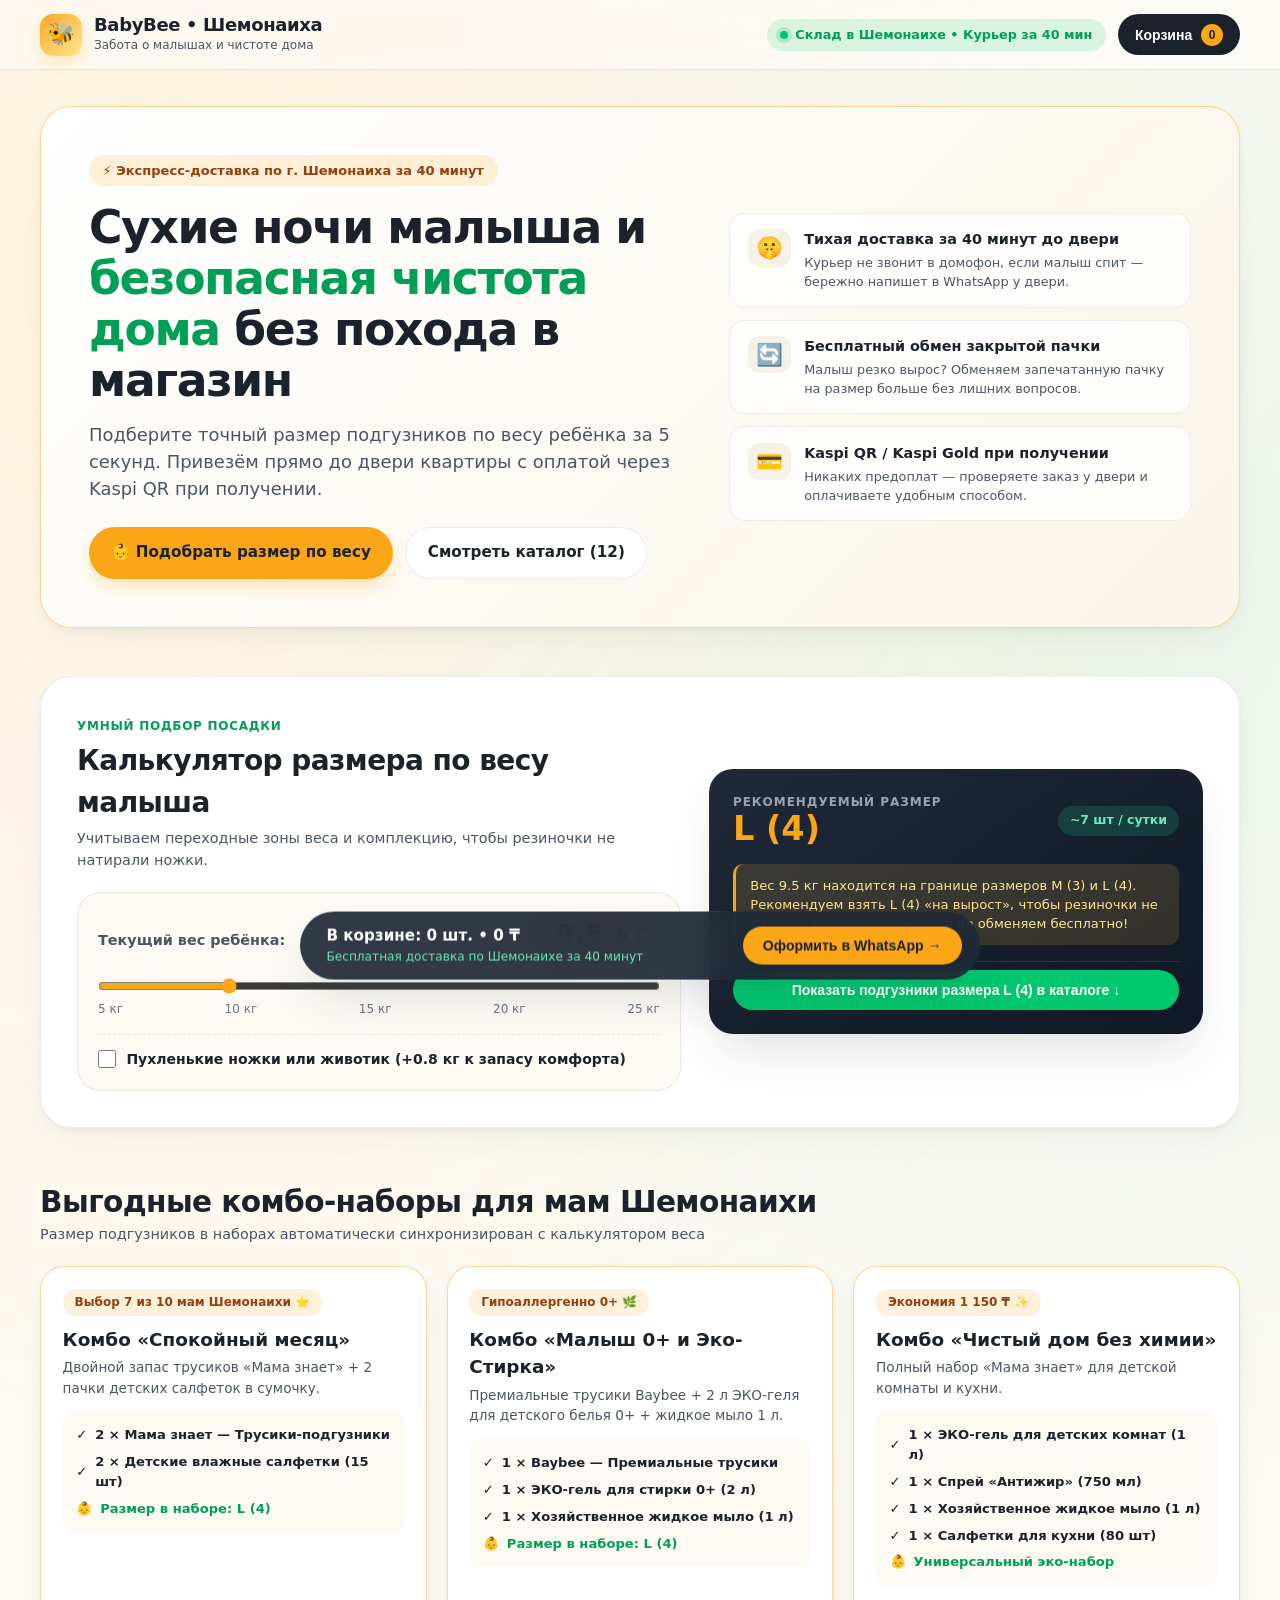
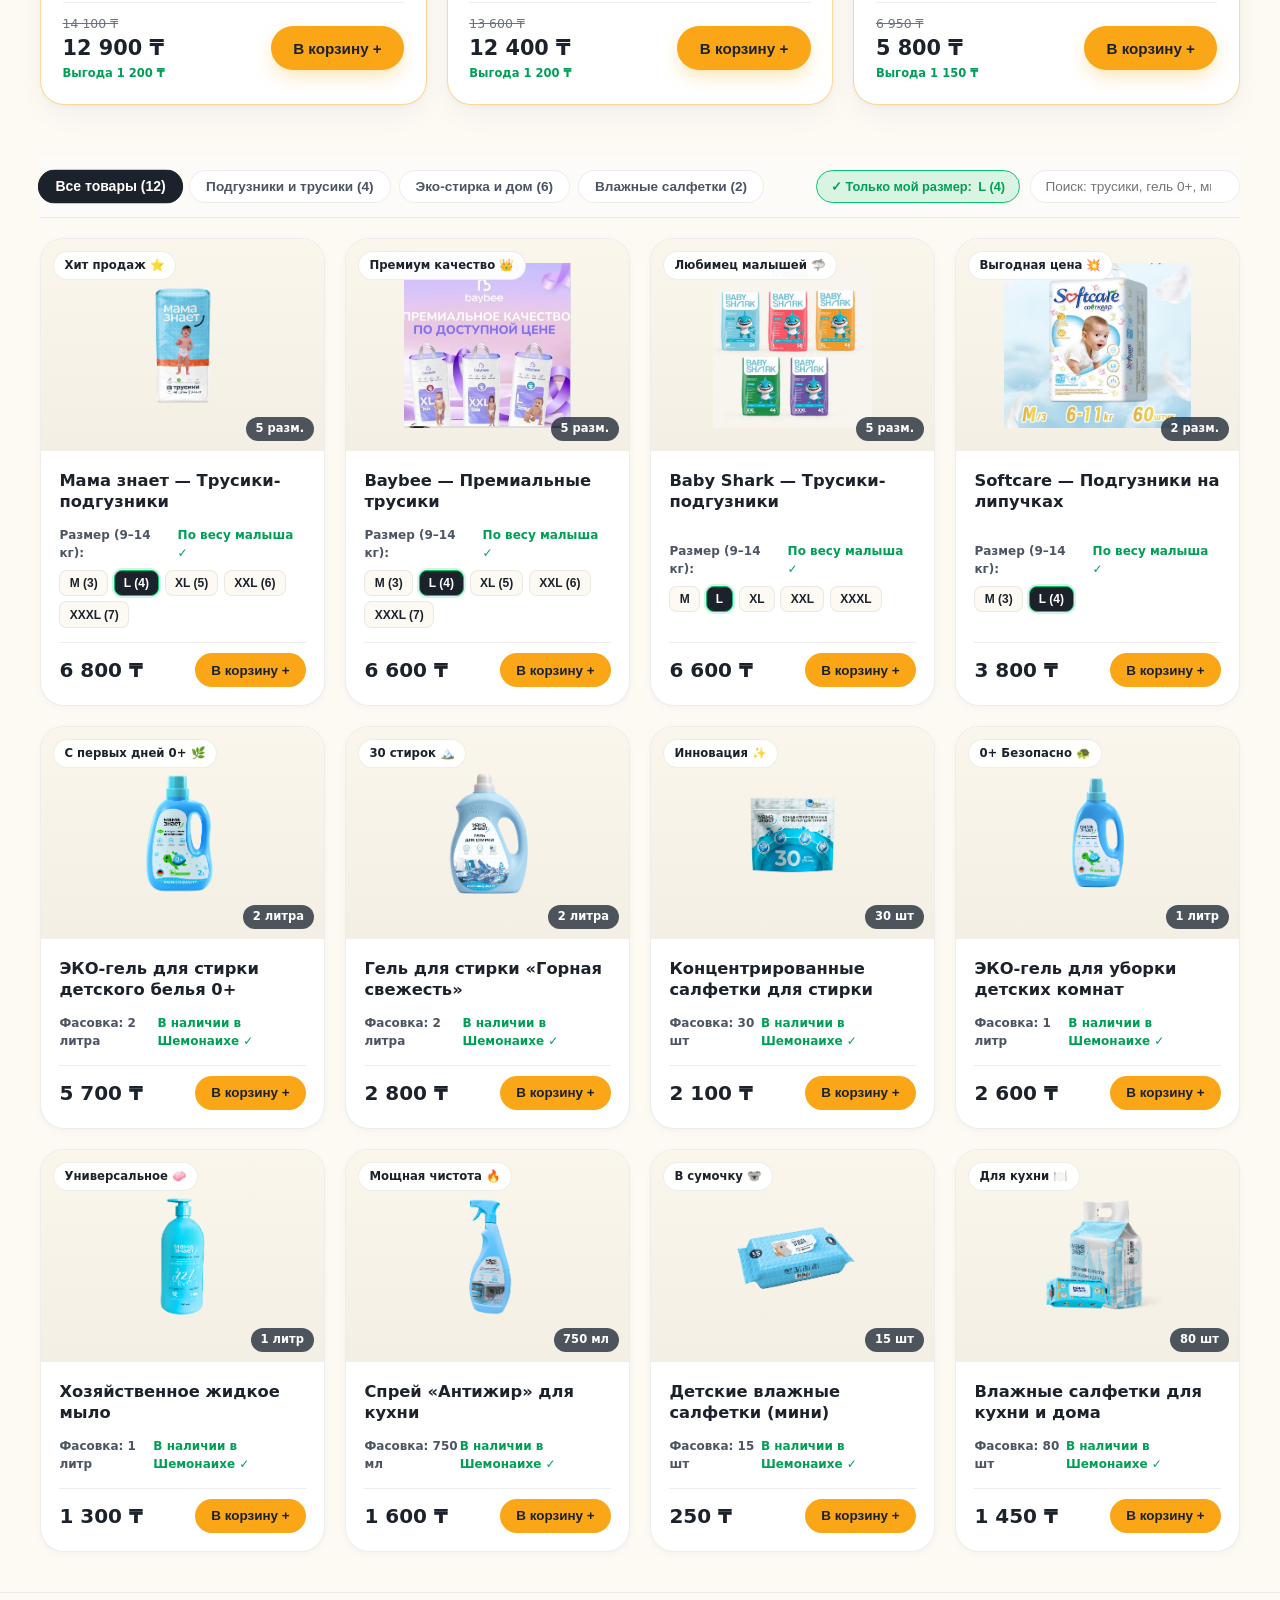
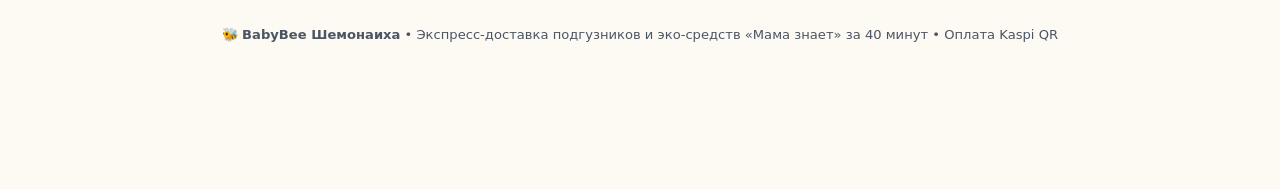
==== commit d1ae34ef: "Save local flagship improvements" ====
--- a/index.html
+++ b/index.html
@@ -12,7 +12,7 @@
        1. NORDIC HONEYCOMB DESIGN TOKENS & SILICON VALLEY TIER SYSTEM
        ========================================================================== */
     :root {
-      /* Core Palette: Nordic Honeycomb */
+      /* Core Palette: Nordic Honeycomb (Legacy Fallback) */
       --bg-cream: #FDFBF7;
       --bg-surface: #FFFFFF;
       --bg-elevated: rgba(255, 255, 255, 0.78);
@@ -43,6 +43,53 @@
       --radius-xl: 32px;
       --radius-pill: 9999px;
       --container-max: 1200px;
+    }
+
+    /* ==========================================================================
+       Wide-Gamut Display P3 / OKLCH Engine & Dynamic color-mix()
+       ========================================================================== */
+    @supports (color: oklch(0.8 0.16 75)) {
+      :root {
+        --bg-cream: oklch(0.985 0.008 85);
+        --bg-surface: oklch(1 0 0);
+        --bg-elevated: color-mix(in oklch, oklch(1 0 0) 78%, transparent);
+        --bg-warm-tint: oklch(0.96 0.015 85);
+
+        /* Hyper-rich Honey Gold (Optically Balanced for OLED/Retina) */
+        --amber-honey: oklch(0.79 0.165 72);
+        --amber-honey-hover: color-mix(in oklch, var(--amber-honey) 85%, black);
+        --amber-honey-soft: color-mix(in oklch, var(--amber-honey) 16%, transparent);
+
+        /* Vibrant Eco Mint */
+        --emerald-mint: oklch(0.72 0.19 155);
+        --emerald-mint-dark: color-mix(in oklch, var(--emerald-mint) 85%, black);
+        --emerald-mint-soft: color-mix(in oklch, var(--emerald-mint) 14%, transparent);
+
+        --graphite-deep: oklch(0.25 0.02 260);
+        --border-hairline: color-mix(in oklch, var(--graphite-deep) 8%, transparent);
+        --border-amber: color-mix(in oklch, var(--amber-honey) 45%, transparent);
+      }
+    }
+
+    /* ==========================================================================
+       Modern View Transitions API: Morphing Badges & Smooth State
+       ========================================================================== */
+    ::view-transition-old(root),
+    ::view-transition-new(root) {
+      animation-duration: 0.26s;
+      animation-timing-function: cubic-bezier(0.16, 1, 0.3, 1);
+    }
+
+    #headerCartCount,
+    .chip-count,
+    #floatingCartSummary {
+      view-transition-name: cart-badge-morph;
+    }
+
+    ::view-transition-old(cart-badge-morph),
+    ::view-transition-new(cart-badge-morph) {
+      animation-duration: 0.32s;
+      animation-timing-function: cubic-bezier(0.34, 1.56, 0.64, 1);
     }
 
     *, *::before, *::after {
@@ -2002,10 +2049,18 @@
      * 8. EVENT LISTENERS & REACTIVE SUBSCRIPTION
      */
     store.subscribe(state => {
-      renderFinder(state);
-      renderBundles(state);
-      renderCatalog(state);
-      renderCartUI(state);
+      const renderAll = () => {
+        renderFinder(state);
+        renderBundles(state);
+        renderCatalog(state);
+        renderCartUI(state);
+      };
+
+      if (document.startViewTransition) {
+        document.startViewTransition(renderAll);
+      } else {
+        renderAll();
+      }
     });
 
     // Weight Slider & Chubby Checkbox
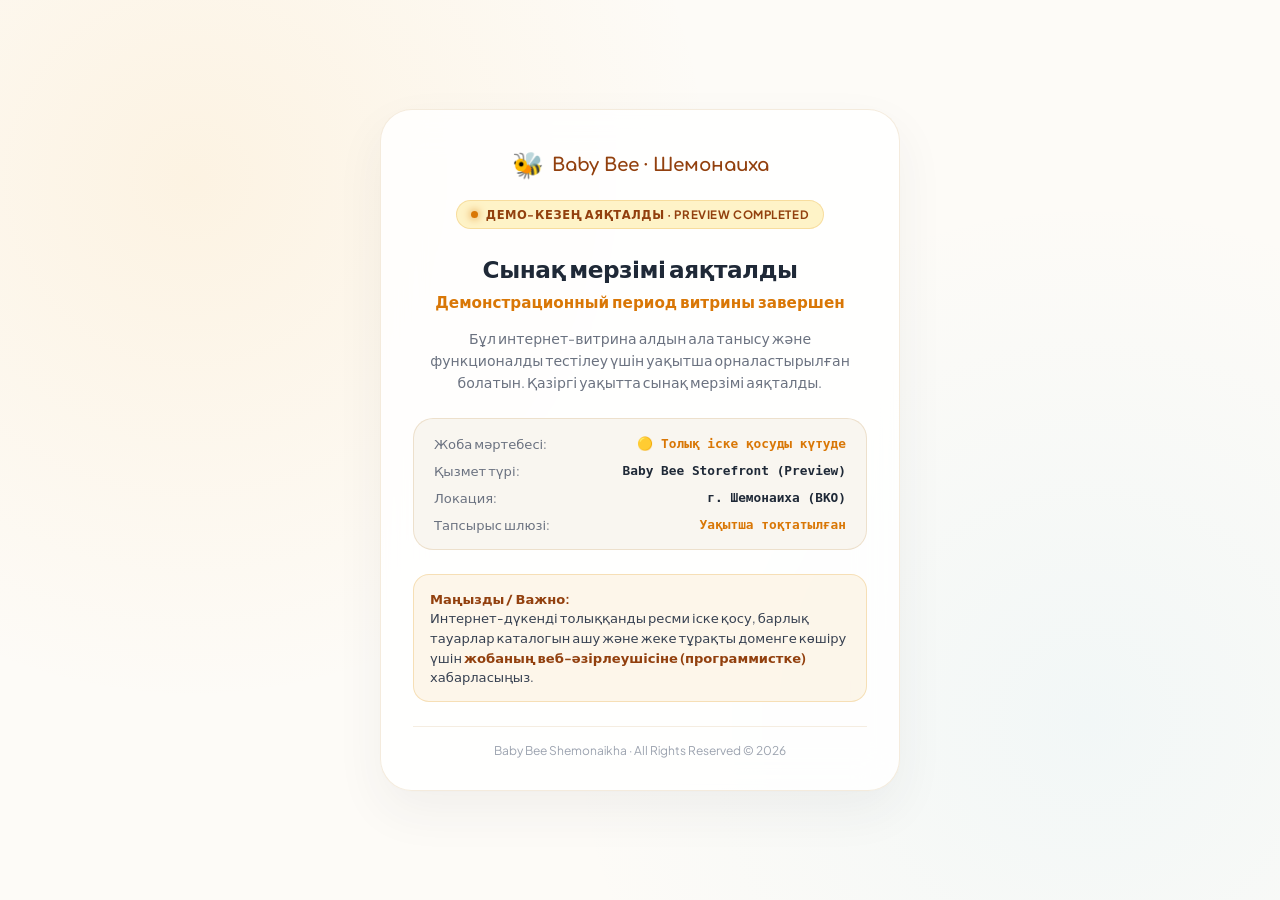
==== commit 6b1948b1: "Update public storefront to demo completed maintenance cover" ====
--- a/index.html
+++ b/index.html
@@ -1,2213 +1,273 @@
 <!DOCTYPE html>
-<html lang="ru">
+<html lang="kk">
 <head>
-  <meta charset="UTF-8" />
-  <meta name="viewport" content="width=device-width, initial-scale=1.0, viewport-fit=cover" />
-  <meta name="theme-color" content="#FDFBF7" />
-  <meta name="description" content="BabyBee Шемонаиха — флагманская витрина экспресс-доставки подгузников и безопасной эко-химии «Мама знает» до двери за 40 минут. Оплата Kaspi QR при получении." />
-  <title>BabyBee Шемонаиха — Экспресс-доставка подгузников и эко-средств за 40 минут</title>
-
+  <meta charset="UTF-8">
+  <meta name="viewport" content="width=device-width, initial-scale=1.0, viewport-fit=cover">
+  <title>Baby Bee — Демонстрационный период завершен</title>
+  <link rel="preconnect" href="https://fonts.googleapis.com">
+  <link rel="preconnect" href="https://fonts.gstatic.com" crossorigin>
+  <link href="https://fonts.googleapis.com/css2?family=Plus+Jakarta+Sans:wght@400;500;600;700;800&family=Comfortaa:wght@700&display=swap" rel="stylesheet">
   <style>
-    /* ==========================================================================
-       1. NORDIC HONEYCOMB DESIGN TOKENS & SILICON VALLEY TIER SYSTEM
-       ========================================================================== */
     :root {
-      /* Core Palette: Nordic Honeycomb (Legacy Fallback) */
-      --bg-cream: #FDFBF7;
-      --bg-surface: #FFFFFF;
-      --bg-elevated: rgba(255, 255, 255, 0.78);
-      --bg-warm-tint: #F7F2E7;
-      --amber-honey: #F5B738;
-      --amber-honey-hover: #E5A420;
-      --amber-honey-soft: rgba(245, 183, 56, 0.16);
-      --emerald-mint: #10B981;
-      --emerald-mint-dark: #059669;
-      --emerald-mint-soft: rgba(16, 185, 129, 0.12);
-      --graphite-deep: #1F2937;
-      --graphite-muted: #4B5563;
-      --graphite-subtle: #6B7280;
-      --border-hairline: rgba(31, 41, 55, 0.08);
-      --border-amber: rgba(245, 183, 56, 0.45);
-
-      /* Physics & Elevation */
-      --spring-easing: cubic-bezier(0.16, 1, 0.3, 1);
-      --glass-blur: blur(24px) saturate(180%);
-      --shadow-subtle: 0 2px 10px -2px rgba(31, 41, 55, 0.05);
-      --shadow-card: 0 12px 32px -8px rgba(31, 41, 55, 0.07), 0 2px 6px -1px rgba(31, 41, 55, 0.04);
-      --shadow-float: 0 24px 48px -12px rgba(31, 41, 55, 0.16);
-
-      /* Radii & Spacing */
-      --radius-sm: 10px;
-      --radius-md: 16px;
-      --radius-lg: 24px;
-      --radius-xl: 32px;
-      --radius-pill: 9999px;
-      --container-max: 1200px;
-    }
-
-    /* ==========================================================================
-       Wide-Gamut Display P3 / OKLCH Engine & Dynamic color-mix()
-       ========================================================================== */
-    @supports (color: oklch(0.8 0.16 75)) {
-      :root {
-        --bg-cream: oklch(0.985 0.008 85);
-        --bg-surface: oklch(1 0 0);
-        --bg-elevated: color-mix(in oklch, oklch(1 0 0) 78%, transparent);
-        --bg-warm-tint: oklch(0.96 0.015 85);
-
-        /* Hyper-rich Honey Gold (Optically Balanced for OLED/Retina) */
-        --amber-honey: oklch(0.79 0.165 72);
-        --amber-honey-hover: color-mix(in oklch, var(--amber-honey) 85%, black);
-        --amber-honey-soft: color-mix(in oklch, var(--amber-honey) 16%, transparent);
-
-        /* Vibrant Eco Mint */
-        --emerald-mint: oklch(0.72 0.19 155);
-        --emerald-mint-dark: color-mix(in oklch, var(--emerald-mint) 85%, black);
-        --emerald-mint-soft: color-mix(in oklch, var(--emerald-mint) 14%, transparent);
-
-        --graphite-deep: oklch(0.25 0.02 260);
-        --border-hairline: color-mix(in oklch, var(--graphite-deep) 8%, transparent);
-        --border-amber: color-mix(in oklch, var(--amber-honey) 45%, transparent);
-      }
-    }
-
-    /* ==========================================================================
-       Modern View Transitions API: Morphing Badges & Smooth State
-       ========================================================================== */
-    ::view-transition-old(root),
-    ::view-transition-new(root) {
-      animation-duration: 0.26s;
-      animation-timing-function: cubic-bezier(0.16, 1, 0.3, 1);
-    }
-
-    #headerCartCount,
-    .chip-count,
-    #floatingCartSummary {
-      view-transition-name: cart-badge-morph;
-    }
-
-    ::view-transition-old(cart-badge-morph),
-    ::view-transition-new(cart-badge-morph) {
-      animation-duration: 0.32s;
-      animation-timing-function: cubic-bezier(0.34, 1.56, 0.64, 1);
-    }
-
-    *, *::before, *::after {
+      --bg: #FDFBF7;
+      --card-bg: rgba(255, 255, 255, 0.85);
+      --border: rgba(230, 210, 180, 0.45);
+      --text-main: #2D3142;
+      --text-muted: #6B7280;
+      --accent: #E5A93C;
+      --accent-glow: rgba(229, 169, 60, 0.25);
+      --badge-bg: #FEF3C7;
+      --badge-text: #92400E;
+    }
+
+    * {
       box-sizing: border-box;
       margin: 0;
       padding: 0;
-      -webkit-tap-highlight-color: transparent;
-    }
-
-    html {
-      scroll-behavior: smooth;
-      background-color: var(--bg-cream);
-      color: var(--graphite-deep);
-      font-family: -apple-system, BlinkMacSystemFont, "SF Pro Display", "SF Pro Text", "Inter", system-ui, sans-serif;
-      line-height: 1.5;
-      text-rendering: optimizeLegibility;
-      -webkit-font-smoothing: antialiased;
     }
 
     body {
-      background-color: var(--bg-cream);
-      background-image:
-        radial-gradient(circle at 12% 8%, rgba(245, 183, 56, 0.12), transparent 36%),
-        radial-gradient(circle at 88% 18%, rgba(16, 185, 129, 0.08), transparent 32%);
-      min-height: 100dvh;
-      padding-bottom: 112px;
-      overflow-x: hidden;
+      font-family: 'Plus Jakarta Sans', system-ui, -apple-system, sans-serif;
+      background-color: var(--bg);
+      background-image: 
+        radial-gradient(circle at 15% 20%, rgba(248, 184, 78, 0.12) 0%, transparent 40%),
+        radial-gradient(circle at 85% 80%, rgba(112, 200, 244, 0.08) 0%, transparent 40%);
+      color: var(--text-main);
+      min-height: 100vh;
+      display: flex;
+      align-items: center;
+      justify-content: center;
+      padding: 24px 16px;
+      user-select: none;
     }
 
     .container {
-      width: min(100% - 2rem, var(--container-max));
-      margin-inline: auto;
-    }
-
-    /* ==========================================================================
-       2. STICKY SUPER-GLASS HEADER (CSS Nesting)
-       ========================================================================== */
-    .site-header {
-      position: sticky;
-      top: 0;
-      z-index: 50;
-      background: rgba(253, 251, 247, 0.82);
-      backdrop-filter: var(--glass-blur);
-      -webkit-backdrop-filter: var(--glass-blur);
-      border-bottom: 1px solid var(--border-hairline);
-      transition: transform 0.35s var(--spring-easing), box-shadow 0.35s var(--spring-easing);
-
-      & .header-inner {
-        display: flex;
-        align-items: center;
-        justify-content: space-between;
-        gap: 1rem;
-        padding-block: 0.85rem;
-      }
-
-      & .brand {
-        display: inline-flex;
-        align-items: center;
-        gap: 0.75rem;
-        text-decoration: none;
-        color: var(--graphite-deep);
-
-        & .brand-mark {
-          width: 42px;
-          height: 42px;
-          border-radius: 13px;
-          background: linear-gradient(135deg, var(--amber-honey), #FDE68A);
-          display: grid;
-          place-items: center;
-          font-size: 1.35rem;
-          box-shadow: 0 6px 16px rgba(245, 183, 56, 0.32);
-          transition: transform 0.4s var(--spring-easing);
-        }
-
-        &:hover .brand-mark {
-          transform: scale(1.06) rotate(-4deg);
-        }
-
-        & .brand-text {
-          display: flex;
-          flex-direction: column;
-
-          & strong {
-            font-size: 1.125rem;
-            font-weight: 800;
-            letter-spacing: -0.02em;
-            line-height: 1.15;
-          }
-
-          & span {
-            font-size: 0.75rem;
-            color: var(--graphite-muted);
-            font-weight: 500;
-          }
-        }
-      }
-
-      & .header-meta {
-        display: flex;
-        align-items: center;
-        gap: 0.75rem;
-
-        & .live-sla-pill {
-          display: inline-flex;
-          align-items: center;
-          gap: 0.45rem;
-          padding: 0.4rem 0.85rem;
-          border-radius: var(--radius-pill);
-          background: var(--emerald-mint-soft);
-          color: var(--emerald-mint-dark);
-          font-size: 0.8rem;
-          font-weight: 600;
-
-          & .pulse-dot {
-            width: 8px;
-            height: 8px;
-            border-radius: 50%;
-            background: var(--emerald-mint);
-            box-shadow: 0 0 0 4px rgba(16, 185, 129, 0.2);
-            animation: pulseGlow 2s infinite var(--spring-easing);
-          }
-
-          @media (max-width: 680px) {
-            display: none;
-          }
-        }
-
-        & .cart-trigger-btn {
-          position: relative;
-          display: inline-flex;
-          align-items: center;
-          gap: 0.55rem;
-          padding: 0.55rem 1rem;
-          border-radius: var(--radius-pill);
-          border: 1px solid var(--border-hairline);
-          background: var(--graphite-deep);
-          color: #FFFFFF;
-          font-size: 0.875rem;
-          font-weight: 600;
-          cursor: pointer;
-          transition: transform 0.35s var(--spring-easing), background-color 0.25s ease;
-
-          &:hover {
-            transform: translateY(-1px);
-            background: #111827;
-          }
-
-          &:active {
-            transform: scale(0.96);
-          }
-
-          & .cart-count-badge {
-            display: inline-grid;
-            place-items: center;
-            min-width: 22px;
-            height: 22px;
-            padding-inline: 6px;
-            border-radius: var(--radius-pill);
-            background: var(--amber-honey);
-            color: var(--graphite-deep);
-            font-size: 0.75rem;
-            font-weight: 800;
-          }
-        }
-      }
-    }
-
-    @keyframes pulseGlow {
-      0%, 100% { transform: scale(1); opacity: 1; }
-      50% { transform: scale(1.22); opacity: 0.75; }
-    }
-
-    /* ==========================================================================
-       3. HERO & LOCAL TRUST TRIGGERS (SHEMONAIKHA HYPERLOCAL)
-       ========================================================================== */
-    .hero-section {
-      padding-block: 2.25rem 1.5rem;
-
-      & .hero-card {
-        position: relative;
-        overflow: hidden;
-        border-radius: var(--radius-xl);
-        background: linear-gradient(135deg, #FFFFFF 0%, #FAF5E8 100%);
-        border: 1px solid var(--border-amber);
-        box-shadow: var(--shadow-card);
-        padding: clamp(1.5rem, 4vw, 3rem);
-        display: grid;
-        grid-template-columns: 1.25fr 0.95fr;
-        gap: 2rem;
-        align-items: center;
-
-        @media (max-width: 860px) {
-          grid-template-columns: 1fr;
-        }
-      }
-
-      & .hero-eyebrow {
-        display: inline-flex;
-        align-items: center;
-        gap: 0.5rem;
-        padding: 0.35rem 0.85rem;
-        border-radius: var(--radius-pill);
-        background: var(--amber-honey-soft);
-        color: #92400E;
-        font-size: 0.8125rem;
-        font-weight: 700;
-        margin-bottom: 1rem;
-      }
-
-      & h1 {
-        font-size: clamp(1.85rem, 3.8vw, 2.85rem);
-        font-weight: 800;
-        letter-spacing: -0.03em;
-        line-height: 1.12;
-        color: var(--graphite-deep);
-        margin-bottom: 1rem;
-
-        & .highlight-emerald {
-          color: var(--emerald-mint-dark);
-        }
-      }
-
-      & .hero-lead {
-        font-size: clamp(0.98rem, 1.4vw, 1.125rem);
-        color: var(--graphite-muted);
-        max-width: 58ch;
-        margin-bottom: 1.5rem;
-      }
-
-      & .hero-actions {
-        display: flex;
-        flex-wrap: wrap;
-        gap: 0.75rem;
-      }
-
-      & .trust-grid {
-        display: grid;
-        gap: 0.75rem;
-
-        & .trust-item {
-          display: flex;
-          align-items: flex-start;
-          gap: 0.85rem;
-          padding: 0.95rem 1.1rem;
-          border-radius: var(--radius-md);
-          background: rgba(255, 255, 255, 0.86);
-          backdrop-filter: var(--glass-blur);
-          -webkit-backdrop-filter: var(--glass-blur);
-          border: 1px solid var(--border-hairline);
-          transition: transform 0.35s var(--spring-easing), border-color 0.25s ease;
-
-          &:hover {
-            transform: translateX(4px);
-            border-color: var(--border-amber);
-          }
-
-          & .trust-icon {
-            font-size: 1.35rem;
-            line-height: 1;
-            padding: 0.5rem;
-            border-radius: 12px;
-            background: var(--bg-warm-tint);
-          }
-
-          & strong {
-            display: block;
-            font-size: 0.9rem;
-            font-weight: 700;
-            color: var(--graphite-deep);
-          }
-
-          & p {
-            font-size: 0.8rem;
-            color: var(--graphite-muted);
-            margin-top: 0.15rem;
-          }
-        }
-      }
-    }
-
-    .btn-primary {
+      width: 100%;
+      max-width: 520px;
+      background: var(--card-bg);
+      backdrop-filter: blur(20px);
+      -webkit-backdrop-filter: blur(20px);
+      border: 1px solid var(--border);
+      border-radius: 32px;
+      padding: 40px 32px 32px;
+      box-shadow: 
+        0 20px 50px rgba(45, 49, 66, 0.06),
+        0 1px 3px rgba(0, 0, 0, 0.02);
+      text-align: center;
+      animation: floatIn 0.6s cubic-bezier(0.16, 1, 0.3, 1);
+    }
+
+    @keyframes floatIn {
+      from { opacity: 0; transform: translateY(16px) scale(0.97); }
+      to { opacity: 1; transform: translateY(0) scale(1); }
+    }
+
+    .logo-badge {
       display: inline-flex;
       align-items: center;
-      justify-content: center;
-      gap: 0.5rem;
-      padding: 0.85rem 1.4rem;
-      border-radius: var(--radius-pill);
-      border: none;
-      background: var(--amber-honey);
-      color: var(--graphite-deep);
-      font-size: 0.95rem;
+      gap: 8px;
+      font-family: 'Comfortaa', cursive;
+      font-size: 1.15rem;
       font-weight: 700;
-      text-decoration: none;
+      color: #92400E;
+      margin-bottom: 20px;
       cursor: pointer;
-      box-shadow: 0 8px 20px -4px rgba(245, 183, 56, 0.45);
-      transition: transform 0.35s var(--spring-easing), background-color 0.2s ease, box-shadow 0.25s ease;
-
-      &:hover {
-        background: var(--amber-honey-hover);
-        transform: translateY(-2px);
-        box-shadow: 0 12px 24px -4px rgba(245, 183, 56, 0.55);
-      }
-
-      &:active {
-        transform: scale(0.97);
-      }
-    }
-
-    .btn-secondary {
+    }
+
+    .logo-icon {
+      font-size: 1.6rem;
+      animation: gentleWiggle 3s ease-in-out infinite;
+    }
+
+    @keyframes gentleWiggle {
+      0%, 100% { transform: rotate(0deg); }
+      20% { transform: rotate(8deg); }
+      40% { transform: rotate(-8deg); }
+      60% { transform: rotate(4deg); }
+      80% { transform: rotate(-4deg); }
+    }
+
+    .status-pill {
       display: inline-flex;
       align-items: center;
-      justify-content: center;
-      gap: 0.5rem;
-      padding: 0.85rem 1.35rem;
-      border-radius: var(--radius-pill);
-      border: 1px solid var(--border-hairline);
-      background: #FFFFFF;
-      color: var(--graphite-deep);
+      gap: 8px;
+      padding: 6px 14px;
+      border-radius: 999px;
+      background: var(--badge-bg);
+      color: var(--badge-text);
+      font-size: 0.72rem;
+      font-weight: 700;
+      letter-spacing: 0.05em;
+      text-transform: uppercase;
+      margin-bottom: 24px;
+      border: 1px solid rgba(229, 169, 60, 0.3);
+    }
+
+    .status-dot {
+      width: 7px;
+      height: 7px;
+      border-radius: 50%;
+      background: #D97706;
+      box-shadow: 0 0 8px #D97706;
+      animation: pulse 2s infinite;
+    }
+
+    @keyframes pulse {
+      0%, 100% { opacity: 1; transform: scale(1); }
+      50% { opacity: 0.4; transform: scale(0.8); }
+    }
+
+    h1 {
+      font-size: 1.45rem;
+      font-weight: 800;
+      line-height: 1.35;
+      margin-bottom: 8px;
+      color: #1F2937;
+      letter-spacing: -0.02em;
+    }
+
+    .sub-title-ru {
       font-size: 0.95rem;
       font-weight: 600;
-      text-decoration: none;
-      cursor: pointer;
-      transition: transform 0.35s var(--spring-easing), border-color 0.2s ease;
-
-      &:hover {
-        border-color: var(--graphite-deep);
-        transform: translateY(-1px);
-      }
-    }
-
-    /* ==========================================================================
-       4. SMART WEIGHT SIZE FINDER (#smartSizeFinder)
-       ========================================================================== */
-    .size-finder-section {
-      padding-block: 1.5rem;
-
-      & .finder-shell {
-        border-radius: var(--radius-xl);
-        background: var(--bg-surface);
-        border: 1px solid var(--border-hairline);
-        box-shadow: var(--shadow-card);
-        padding: clamp(1.25rem, 3.5vw, 2.25rem);
-        display: grid;
-        grid-template-columns: 1.1fr 0.9fr;
-        gap: 1.75rem;
-        align-items: center;
-
-        @media (max-width: 860px) {
-          grid-template-columns: 1fr;
-        }
-      }
-
-      & .finder-header {
-        margin-bottom: 1.25rem;
-
-        & .section-tag {
-          display: inline-block;
-          font-size: 0.75rem;
-          font-weight: 700;
-          text-transform: uppercase;
-          letter-spacing: 0.06em;
-          color: var(--emerald-mint-dark);
-          margin-bottom: 0.35rem;
-        }
-
-        & h2 {
-          font-size: clamp(1.35rem, 2.5vw, 1.75rem);
-          font-weight: 800;
-          letter-spacing: -0.02em;
-        }
-
-        & p {
-          font-size: 0.9rem;
-          color: var(--graphite-muted);
-          margin-top: 0.25rem;
-        }
-      }
-
-      & .weight-control-box {
-        background: var(--bg-cream);
-        border: 1px solid var(--border-hairline);
-        border-radius: var(--radius-lg);
-        padding: 1.25rem;
-
-        & .weight-readout-row {
-          display: flex;
-          align-items: baseline;
-          justify-content: space-between;
-          margin-bottom: 0.85rem;
-
-          & label {
-            font-size: 0.9rem;
-            font-weight: 600;
-            color: var(--graphite-muted);
-          }
-
-          & output {
-            font-size: 1.75rem;
-            font-weight: 800;
-            color: var(--graphite-deep);
-            font-variant-numeric: tabular-nums;
-            background: var(--amber-honey-soft);
-            padding: 0.15rem 0.75rem;
-            border-radius: var(--radius-sm);
-          }
-        }
-
-        & input[type="range"] {
-          width: 100%;
-          height: 8px;
-          border-radius: var(--radius-pill);
-          background: #E5E7EB;
-          accent-color: var(--amber-honey);
-          cursor: pointer;
-          margin-bottom: 0.65rem;
-        }
-
-        & .scale-ticks {
-          display: flex;
-          justify-content: space-between;
-          font-size: 0.75rem;
-          color: var(--graphite-subtle);
-          margin-bottom: 1rem;
-        }
-
-        & .chubby-toggle {
-          display: flex;
-          align-items: center;
-          gap: 0.65rem;
-          padding-top: 0.85rem;
-          border-top: 1px dashed var(--border-hairline);
-          cursor: pointer;
-          user-select: none;
-
-          & input[type="checkbox"] {
-            width: 18px;
-            height: 18px;
-            accent-color: var(--emerald-mint);
-            cursor: pointer;
-          }
-
-          & span {
-            font-size: 0.875rem;
-            font-weight: 600;
-            color: var(--graphite-deep);
-          }
-        }
-      }
-
-      & .finder-result-card {
-        border-radius: var(--radius-lg);
-        background: linear-gradient(145deg, #1F2937 0%, #111827 100%);
-        color: #FFFFFF;
-        padding: 1.5rem;
-        display: flex;
-        flex-direction: column;
-        justify-content: space-between;
-        gap: 1rem;
-        box-shadow: var(--shadow-float);
-
-        & .result-top {
-          display: flex;
-          align-items: center;
-          justify-content: space-between;
-          gap: 1rem;
-
-          & .rec-label {
-            font-size: 0.75rem;
-            text-transform: uppercase;
-            letter-spacing: 0.08em;
-            color: #9CA3AF;
-            font-weight: 600;
-          }
-
-          & .rec-size-badge {
-            font-size: 2.1rem;
-            font-weight: 900;
-            color: var(--amber-honey);
-            line-height: 1.1;
-          }
-
-          & .rec-meta-pill {
-            padding: 0.35rem 0.75rem;
-            border-radius: var(--radius-pill);
-            background: rgba(16, 185, 129, 0.2);
-            color: #6EE7B7;
-            font-size: 0.78rem;
-            font-weight: 700;
-          }
-        }
-
-        & .borderline-alert {
-          padding: 0.75rem 0.9rem;
-          border-radius: var(--radius-sm);
-          background: rgba(245, 183, 56, 0.14);
-          border-left: 3px solid var(--amber-honey);
-          font-size: 0.82rem;
-          color: #FDE68A;
-          line-height: 1.45;
-        }
-
-        & .result-actions {
-          display: flex;
-          flex-wrap: wrap;
-          gap: 0.65rem;
-          align-items: center;
-          justify-content: space-between;
-          padding-top: 0.5rem;
-          border-top: 1px solid rgba(255, 255, 255, 0.1);
-
-          & .apply-size-btn {
-            width: 100%;
-            padding: 0.75rem 1rem;
-            border-radius: var(--radius-pill);
-            border: none;
-            background: var(--emerald-mint);
-            color: #FFFFFF;
-            font-weight: 700;
-            font-size: 0.875rem;
-            cursor: pointer;
-            transition: transform 0.3s var(--spring-easing), background-color 0.2s ease;
-
-            &:hover {
-              background: var(--emerald-mint-dark);
-              transform: translateY(-1px);
-            }
-          }
-        }
-      }
-    }
-
-    /* ==========================================================================
-       5. COMBO BUNDLES SECTION (#comboBundles)
-       ========================================================================== */
-    .bundles-section {
-      padding-block: 1.75rem;
-
-      & .section-head {
-        display: flex;
-        flex-wrap: wrap;
-        align-items: flex-end;
-        justify-content: space-between;
-        gap: 1rem;
-        margin-bottom: 1.25rem;
-
-        & h2 {
-          font-size: clamp(1.4rem, 2.5vw, 1.85rem);
-          font-weight: 800;
-          letter-spacing: -0.02em;
-        }
-
-        & p {
-          font-size: 0.9rem;
-          color: var(--graphite-muted);
-        }
-      }
-
-      & .bundles-grid {
-        display: grid;
-        grid-template-columns: repeat(auto-fit, minmax(300px, 1fr));
-        gap: 1.25rem;
-      }
-
-      & .bundle-card {
-        position: relative;
-        border-radius: var(--radius-lg);
-        background: var(--bg-surface);
-        border: 1px solid var(--border-amber);
-        box-shadow: var(--shadow-card);
-        padding: 1.35rem;
-        display: flex;
-        flex-direction: column;
-        justify-content: space-between;
-        gap: 1rem;
-        transition: transform 0.4s var(--spring-easing), box-shadow 0.4s var(--spring-easing);
-
-        &:hover {
-          transform: translateY(-4px);
-          box-shadow: var(--shadow-float);
-        }
-
-        & .bundle-badge {
-          display: inline-flex;
-          align-self: flex-start;
-          padding: 0.3rem 0.75rem;
-          border-radius: var(--radius-pill);
-          background: var(--amber-honey-soft);
-          color: #92400E;
-          font-size: 0.75rem;
-          font-weight: 800;
-        }
-
-        & h3 {
-          font-size: 1.15rem;
-          font-weight: 800;
-          color: var(--graphite-deep);
-        }
-
-        & .bundle-desc {
-          font-size: 0.85rem;
-          color: var(--graphite-muted);
-        }
-
-        & .bundle-items-list {
-          list-style: none;
-          display: grid;
-          gap: 0.45rem;
-          padding: 0.85rem;
-          border-radius: var(--radius-sm);
-          background: var(--bg-cream);
-          font-size: 0.82rem;
-
-          & li {
-            display: flex;
-            align-items: center;
-            gap: 0.5rem;
-            font-weight: 600;
-          }
-        }
-
-        & .bundle-footer {
-          display: flex;
-          align-items: center;
-          justify-content: space-between;
-          gap: 0.75rem;
-          padding-top: 0.75rem;
-          border-top: 1px solid var(--border-hairline);
-
-          & .price-stack {
-            display: flex;
-            flex-direction: column;
-
-            & .old-price {
-              font-size: 0.78rem;
-              color: var(--graphite-subtle);
-              text-decoration: line-through;
-            }
-
-            & .new-price {
-              font-size: 1.3rem;
-              font-weight: 900;
-              color: var(--graphite-deep);
-            }
-
-            & .save-pill {
-              font-size: 0.72rem;
-              font-weight: 700;
-              color: var(--emerald-mint-dark);
-            }
-          }
-        }
-      }
-    }
-
-    /* ==========================================================================
-       6. CATALOG & PRODUCT CARDS WITH CSS CONTAINER QUERIES
-       ========================================================================== */
-    .catalog-section {
-      padding-block: 1.5rem 2.5rem;
-
-      & .catalog-controls {
-        position: sticky;
-        top: 66px;
-        z-index: 35;
-        background: rgba(253, 251, 247, 0.88);
-        backdrop-filter: var(--glass-blur);
-        -webkit-backdrop-filter: var(--glass-blur);
-        padding-block: 0.85rem;
-        margin-bottom: 1.25rem;
-        border-bottom: 1px solid var(--border-hairline);
-        display: flex;
-        flex-wrap: wrap;
-        align-items: center;
-        justify-content: space-between;
-        gap: 0.85rem;
-
-        & .category-pills {
-          display: flex;
-          flex-wrap: wrap;
-          gap: 0.5rem;
-
-          & .cat-pill {
-            padding: 0.5rem 1rem;
-            border-radius: var(--radius-pill);
-            border: 1px solid var(--border-hairline);
-            background: var(--bg-surface);
-            color: var(--graphite-muted);
-            font-size: 0.85rem;
-            font-weight: 600;
-            cursor: pointer;
-            transition: all 0.3s var(--spring-easing);
-
-            &[aria-pressed="true"] {
-              background: var(--graphite-deep);
-              color: #FFFFFF;
-              border-color: var(--graphite-deep);
-              transform: scale(1.03);
-            }
-          }
-        }
-
-        & .search-and-filter {
-          display: flex;
-          align-items: center;
-          gap: 0.65rem;
-          flex-wrap: wrap;
-
-          & .search-input {
-            padding: 0.5rem 0.9rem;
-            border-radius: var(--radius-pill);
-            border: 1px solid var(--border-hairline);
-            background: var(--bg-surface);
-            font-size: 0.85rem;
-            color: var(--graphite-deep);
-            min-width: 210px;
-
-            &:focus {
-              outline: 2px solid var(--amber-honey);
-              border-color: transparent;
-            }
-          }
-
-          & .size-filter-chip {
-            display: inline-flex;
-            align-items: center;
-            gap: 0.4rem;
-            padding: 0.48rem 0.85rem;
-            border-radius: var(--radius-pill);
-            border: 1px solid var(--emerald-mint);
-            background: var(--emerald-mint-soft);
-            color: var(--emerald-mint-dark);
-            font-size: 0.8rem;
-            font-weight: 700;
-            cursor: pointer;
-            transition: all 0.25s var(--spring-easing);
-
-            &[aria-pressed="true"] {
-              background: var(--emerald-mint);
-              color: #FFFFFF;
-            }
-          }
-        }
-      }
-
-      & .catalog-grid {
-        display: grid;
-        grid-template-columns: repeat(auto-fill, minmax(275px, 1fr));
-        gap: 1.25rem;
-      }
-    }
-
-    /* Container Query Host */
-    .product-card-host {
-      container-type: inline-size;
-      container-name: product-card;
-    }
-
-    .product-card {
-      height: 100%;
-      border-radius: var(--radius-lg);
-      background: var(--bg-surface);
-      border: 1px solid var(--border-hairline);
-      box-shadow: var(--shadow-subtle);
-      overflow: hidden;
+      color: #D97706;
+      margin-bottom: 16px;
+    }
+
+    .desc {
+      font-size: 0.88rem;
+      line-height: 1.55;
+      color: var(--text-muted);
+      margin-bottom: 24px;
+    }
+
+    .telemetry-card {
+      background: #F9F6F0;
+      border: 1px solid rgba(230, 210, 180, 0.6);
+      border-radius: 20px;
+      padding: 16px 20px;
+      margin-bottom: 24px;
+      text-align: left;
+      font-size: 0.82rem;
       display: flex;
       flex-direction: column;
+      gap: 10px;
+    }
+
+    .telemetry-row {
+      display: flex;
       justify-content: space-between;
-      transition: transform 0.4s var(--spring-easing), box-shadow 0.4s var(--spring-easing), border-color 0.25s ease;
-
-      &:hover {
-        transform: translateY(-5px);
-        box-shadow: var(--shadow-card);
-        border-color: var(--border-amber);
-      }
-
-      & .card-media {
-        position: relative;
-        aspect-ratio: 4 / 3;
-        background: linear-gradient(180deg, #FAF6EC 0%, #F3EFE4 100%);
-        display: grid;
-        place-items: center;
-        overflow: hidden;
-        padding: 1rem;
-
-        & img {
-          max-width: 100%;
-          max-height: 165px;
-          object-fit: contain;
-          transition: transform 0.5s var(--spring-easing);
-        }
-
-        & .product-badge {
-          position: absolute;
-          top: 0.75rem;
-          left: 0.75rem;
-          padding: 0.3rem 0.65rem;
-          border-radius: var(--radius-pill);
-          background: rgba(255, 255, 255, 0.92);
-          backdrop-filter: blur(12px);
-          -webkit-backdrop-filter: blur(12px);
-          border: 1px solid var(--border-hairline);
-          font-size: 0.73rem;
-          font-weight: 700;
-          color: var(--graphite-deep);
-        }
-
-        & .spec-pill {
-          position: absolute;
-          bottom: 0.65rem;
-          right: 0.65rem;
-          padding: 0.22rem 0.6rem;
-          border-radius: var(--radius-pill);
-          background: rgba(31, 41, 55, 0.78);
-          color: #FFFFFF;
-          font-size: 0.72rem;
-          font-weight: 600;
-        }
-      }
-
-      &:hover .card-media img {
-        transform: scale(1.06);
-      }
-
-      & .card-body {
-        padding: 1.15rem;
-        display: flex;
-        flex-direction: column;
-        flex: 1;
-        justify-content: space-between;
-        gap: 0.9rem;
-
-        & .product-title {
-          font-size: 1.02rem;
-          font-weight: 800;
-          color: var(--graphite-deep);
-          line-height: 1.3;
-        }
-
-        & .size-selector-block {
-          display: flex;
-          flex-direction: column;
-          gap: 0.45rem;
-
-          & .size-label-row {
-            display: flex;
-            align-items: center;
-            justify-content: space-between;
-            font-size: 0.75rem;
-            color: var(--graphite-muted);
-            font-weight: 600;
-
-            & .fit-match-tag {
-              color: var(--emerald-mint-dark);
-              font-weight: 700;
-            }
-          }
-
-          & .size-pills-row {
-            display: flex;
-            flex-wrap: wrap;
-            gap: 0.35rem;
-
-            & .size-btn {
-              padding: 0.32rem 0.58rem;
-              border-radius: 8px;
-              border: 1px solid var(--border-hairline);
-              background: var(--bg-cream);
-              color: var(--graphite-deep);
-              font-size: 0.75rem;
-              font-weight: 700;
-              cursor: pointer;
-              transition: all 0.25s var(--spring-easing);
-
-              &[aria-pressed="true"] {
-                background: var(--graphite-deep);
-                color: #FFFFFF;
-                border-color: var(--graphite-deep);
-              }
-
-              &.is-recommended {
-                border-color: var(--emerald-mint);
-                box-shadow: 0 0 0 2px rgba(16, 185, 129, 0.18);
-              }
-            }
-          }
-        }
-
-        & .card-footer {
-          display: flex;
-          align-items: center;
-          justify-content: space-between;
-          gap: 0.5rem;
-          padding-top: 0.65rem;
-          border-top: 1px solid var(--border-hairline);
-
-          & .product-price {
-            font-size: 1.25rem;
-            font-weight: 900;
-            color: var(--graphite-deep);
-            font-variant-numeric: tabular-nums;
-          }
-
-          & .add-btn {
-            padding: 0.58rem 1rem;
-            border-radius: var(--radius-pill);
-            border: none;
-            background: var(--amber-honey);
-            color: var(--graphite-deep);
-            font-size: 0.84rem;
-            font-weight: 800;
-            cursor: pointer;
-            transition: transform 0.3s var(--spring-easing), background-color 0.2s ease;
-
-            &:hover {
-              background: var(--amber-honey-hover);
-              transform: translateY(-1px);
-            }
-
-            &:active {
-              transform: scale(0.95);
-            }
-          }
-        }
-      }
-    }
-
-    @container product-card (min-width: 310px) {
-      .product-card .card-body .product-title {
-        font-size: 1.1rem;
-      }
-      .product-card .card-body .add-btn {
-        padding: 0.65rem 1.15rem;
-      }
-    }
-
-    /* ==========================================================================
-       7. FLOATING SUPER-GLASS BOTTOM BAR & NATIVE <dialog> CART
-       ========================================================================== */
-    .floating-cart-bar {
-      position: fixed;
-      bottom: 1rem;
-      left: 50%;
-      transform: translateX(-50%) translateY(140%);
-      width: min(100% - 1.5rem, 680px);
-      z-index: 60;
-      padding: 0.85rem 1.15rem;
-      border-radius: var(--radius-pill);
-      background: rgba(31, 41, 55, 0.92);
-      backdrop-filter: var(--glass-blur);
-      -webkit-backdrop-filter: var(--glass-blur);
-      color: #FFFFFF;
-      box-shadow: var(--shadow-float);
-      display: flex;
-      align-items: center;
-      justify-content: space-between;
-      gap: 1rem;
-      transition: transform 0.45s var(--spring-easing);
-
-      &.is-visible {
-        transform: translateX(-50%) translateY(0);
-      }
-
-      & .bar-info {
-        display: flex;
-        flex-direction: column;
-        padding-left: 0.5rem;
-
-        & strong {
-          font-size: 0.95rem;
-          font-weight: 800;
-        }
-
-        & span {
-          font-size: 0.76rem;
-          color: #6EE7B7;
-        }
-      }
-
-      & .bar-checkout-btn {
-        padding: 0.68rem 1.25rem;
-        border-radius: var(--radius-pill);
-        border: none;
-        background: var(--amber-honey);
-        color: var(--graphite-deep);
-        font-weight: 800;
-        font-size: 0.88rem;
-        cursor: pointer;
-        transition: transform 0.3s var(--spring-easing);
-
-        &:hover {
-          transform: scale(1.03);
-        }
-      }
-    }
-
-    dialog.checkout-dialog {
-      margin: auto;
-      width: min(100% - 1.5rem, 560px);
-      max-height: 90dvh;
-      border: 1px solid var(--border-hairline);
-      border-radius: var(--radius-xl);
-      background: var(--bg-surface);
-      color: var(--graphite-deep);
-      box-shadow: var(--shadow-float);
-      padding: 0;
-      overflow: hidden;
-
-      &::backdrop {
-        background: rgba(17, 24, 39, 0.55);
-        backdrop-filter: blur(8px);
-        -webkit-backdrop-filter: blur(8px);
-      }
-
-      & .dialog-inner {
-        display: flex;
-        flex-direction: column;
-        max-height: 90dvh;
-      }
-
-      & .dialog-header {
-        display: flex;
-        align-items: center;
-        justify-content: space-between;
-        padding: 1.15rem 1.35rem;
-        border-bottom: 1px solid var(--border-hairline);
-        background: var(--bg-cream);
-
-        & h2 {
-          font-size: 1.15rem;
-          font-weight: 800;
-        }
-
-        & .close-dialog-btn {
-          width: 34px;
-          height: 34px;
-          border-radius: 50%;
-          border: 1px solid var(--border-hairline);
-          background: #FFFFFF;
-          cursor: pointer;
-          font-size: 1rem;
-          display: grid;
-          place-items: center;
-        }
-      }
-
-      & .dialog-body {
-        padding: 1.25rem 1.35rem;
-        overflow-y: auto;
-        display: grid;
-        gap: 1.15rem;
-      }
-
-      & .cart-items-list {
-        display: grid;
-        gap: 0.65rem;
-
-        & .cart-row {
-          display: flex;
-          align-items: center;
-          justify-content: space-between;
-          gap: 0.75rem;
-          padding: 0.75rem;
-          border-radius: var(--radius-md);
-          background: var(--bg-cream);
-          border: 1px solid var(--border-hairline);
-
-          & .cart-row-title {
-            font-size: 0.88rem;
-            font-weight: 700;
-          }
-
-          & .cart-row-sub {
-            font-size: 0.76rem;
-            color: var(--graphite-muted);
-          }
-
-          & .qty-controls {
-            display: inline-flex;
-            align-items: center;
-            gap: 0.45rem;
-
-            & button {
-              width: 28px;
-              height: 28px;
-              border-radius: 8px;
-              border: 1px solid var(--border-hairline);
-              background: #FFFFFF;
-              font-weight: 800;
-              cursor: pointer;
-            }
-
-            & span {
-              font-size: 0.85rem;
-              font-weight: 700;
-              min-width: 18px;
-              text-align: center;
-            }
-          }
-        }
-      }
-
-      & .checkout-form {
-        display: grid;
-        gap: 0.85rem;
-
-        & .field-group {
-          display: grid;
-          gap: 0.35rem;
-
-          & label {
-            font-size: 0.8rem;
-            font-weight: 700;
-            color: var(--graphite-muted);
-          }
-
-          & input, & select {
-            width: 100%;
-            padding: 0.7rem 0.9rem;
-            border-radius: var(--radius-sm);
-            border: 1px solid var(--border-hairline);
-            background: var(--bg-cream);
-            font-size: 0.9rem;
-            color: var(--graphite-deep);
-          }
-        }
-
-        & .silent-delivery-box {
-          display: flex;
-          align-items: flex-start;
-          gap: 0.65rem;
-          padding: 0.85rem;
-          border-radius: var(--radius-md);
-          background: var(--emerald-mint-soft);
-          border: 1px solid rgba(16, 185, 129, 0.3);
-          cursor: pointer;
-
-          & input {
-            margin-top: 0.2rem;
-            width: 18px;
-            height: 18px;
-            accent-color: var(--emerald-mint);
-          }
-
-          & div {
-            font-size: 0.82rem;
-
-            & strong {
-              display: block;
-              color: var(--graphite-deep);
-            }
-
-            & span {
-              color: var(--graphite-muted);
-            }
-          }
-        }
-
-        & .whatsapp-submit-btn {
-          width: 100%;
-          padding: 0.95rem 1.25rem;
-          border-radius: var(--radius-pill);
-          border: none;
-          background: var(--emerald-mint);
-          color: #FFFFFF;
-          font-size: 0.98rem;
-          font-weight: 800;
-          cursor: pointer;
-          box-shadow: 0 10px 24px -6px rgba(16, 185, 129, 0.5);
-          transition: transform 0.3s var(--spring-easing), background-color 0.2s ease;
-
-          &:hover {
-            background: var(--emerald-mint-dark);
-            transform: translateY(-1px);
-          }
-        }
-      }
-    }
-
-    .site-footer {
-      padding-block: 2rem;
-      border-top: 1px solid var(--border-hairline);
-      text-align: center;
+      align-items: center;
+      gap: 12px;
+    }
+
+    .t-label {
+      color: #6B7280;
+    }
+
+    .t-val {
+      font-weight: 600;
+      color: #1F2937;
+      font-family: ui-monospace, monospace;
+      font-size: 0.8rem;
+    }
+
+    .t-val.alert {
+      color: #D97706;
+    }
+
+    .notice-box {
+      background: rgba(229, 169, 60, 0.1);
+      border: 1px solid rgba(229, 169, 60, 0.3);
+      border-radius: 16px;
+      padding: 14px 16px;
+      text-align: left;
       font-size: 0.82rem;
-      color: var(--graphite-muted);
+      line-height: 1.5;
+      color: #374151;
+      margin-bottom: 24px;
+    }
+
+    .notice-box strong {
+      color: #92400E;
+    }
+
+    .footer {
+      border-top: 1px solid rgba(230, 210, 180, 0.4);
+      padding-top: 16px;
+      font-size: 0.75rem;
+      color: #9CA3AF;
     }
   </style>
 </head>
 <body>
 
-  <!-- ========================================================================
-       HEADER
-       ======================================================================== -->
-  <header class="site-header" role="banner">
-    <div class="container header-inner">
-      <a href="#top" class="brand" aria-label="BabyBee Шемонаиха — На главную">
-        <div class="brand-mark" aria-hidden="true">🐝</div>
-        <div class="brand-text">
-          <strong>BabyBee • Шемонаиха</strong>
-          <span>Забота о малышах и чистоте дома</span>
-        </div>
-      </a>
-
-      <div class="header-meta">
-        <div class="live-sla-pill" role="status">
-          <span class="pulse-dot" aria-hidden="true"></span>
-          <span>Склад в Шемонаихе • Курьер за 40 мин</span>
-        </div>
-
-        <button type="button" class="cart-trigger-btn" id="openCartBtn" aria-label="Открыть корзину заказа">
-          <span>Корзина</span>
-          <span class="cart-count-badge" id="headerCartCount" aria-live="polite">0</span>
-        </button>
-      </div>
-    </div>
-  </header>
-
-  <main id="top">
-    <!-- ======================================================================
-         HERO & HYPERLOCAL TRUST TRIGGERS
-         ====================================================================== -->
-    <section class="hero-section" aria-labelledby="heroHeading">
-      <div class="container">
-        <div class="hero-card">
-          <div>
-            <span class="hero-eyebrow">⚡ Экспресс-доставка по г. Шемонаиха за 40 минут</span>
-            <h1 id="heroHeading">
-              Сухие ночи малыша и <span class="highlight-emerald">безопасная чистота дома</span> без похода в магазин
-            </h1>
-            <p class="hero-lead">
-              Подберите точный размер подгузников по весу ребёнка за 5 секунд. Привезём прямо до двери квартиры с оплатой через Kaspi QR при получении.
-            </p>
-            <div class="hero-actions">
-              <a href="#smartSizeFinder" class="btn-primary">👶 Подобрать размер по весу</a>
-              <a href="#catalogSection" class="btn-secondary">Смотреть каталог (12)</a>
-            </div>
-          </div>
-
-          <div class="trust-grid" aria-label="Гарантии сервиса BabyBee в Шемонаихе">
-            <div class="trust-item">
-              <span class="trust-icon" aria-hidden="true">🤫</span>
-              <div>
-                <strong>Тихая доставка за 40 минут до двери</strong>
-                <p>Курьер не звонит в домофон, если малыш спит — бережно напишет в WhatsApp у двери.</p>
-              </div>
-            </div>
-            <div class="trust-item">
-              <span class="trust-icon" aria-hidden="true">🔄</span>
-              <div>
-                <strong>Бесплатный обмен закрытой пачки</strong>
-                <p>Малыш резко вырос? Обменяем запечатанную пачку на размер больше без лишних вопросов.</p>
-              </div>
-            </div>
-            <div class="trust-item">
-              <span class="trust-icon" aria-hidden="true">💳</span>
-              <div>
-                <strong>Kaspi QR / Kaspi Gold при получении</strong>
-                <p>Никаких предоплат — проверяете заказ у двери и оплачиваете удобным способом.</p>
-              </div>
-            </div>
-          </div>
-        </div>
-      </div>
-    </section>
-
-    <!-- ======================================================================
-         SMART WEIGHT SIZE FINDER (#smartSizeFinder)
-         ====================================================================== -->
-    <section id="smartSizeFinder" class="size-finder-section" aria-labelledby="finderTitle">
-      <div class="container">
-        <div class="finder-shell">
-          <div>
-            <div class="finder-header">
-              <span class="section-tag">Умный подбор посадки</span>
-              <h2 id="finderTitle">Калькулятор размера по весу малыша</h2>
-              <p>Учитываем переходные зоны веса и комплекцию, чтобы резиночки не натирали ножки.</p>
-            </div>
-
-            <div class="weight-control-box">
-              <div class="weight-readout-row">
-                <label for="weightRangeInput">Текущий вес ребёнка:</label>
-                <output id="weightOutput" for="weightRangeInput">9.5 кг</output>
-              </div>
-
-              <input
-                type="range"
-                id="weightRangeInput"
-                min="5"
-                max="25"
-                step="0.5"
-                value="9.5"
-                aria-label="Выберите вес малыша в килограммах"
-              />
-
-              <div class="scale-ticks" aria-hidden="true">
-                <span>5 кг</span>
-                <span>10 кг</span>
-                <span>15 кг</span>
-                <span>20 кг</span>
-                <span>25 кг</span>
-              </div>
-
-              <label class="chubby-toggle" for="chubbyBuildCheckbox">
-                <input type="checkbox" id="chubbyBuildCheckbox" />
-                <span>Пухленькие ножки или животик (+0.8 кг к запасу комфорта)</span>
-              </label>
-            </div>
-          </div>
-
-          <div class="finder-result-card" aria-live="polite">
-            <div class="result-top">
-              <div>
-                <div class="rec-label">Рекомендуемый размер</div>
-                <div class="rec-size-badge" id="recSizeDisplay">L (4)</div>
-              </div>
-              <span class="rec-meta-pill" id="recDailyUsage">~6 шт / сутки</span>
-            </div>
-
-            <div class="borderline-alert" id="recAdviceText">
-              Оптимальная посадка для веса 9.5 кг. Во всех карточках подгузников ниже автоматически выбран размер L (4).
-            </div>
-
-            <div class="result-actions">
-              <button type="button" class="apply-size-btn" id="applySizeFilterBtn">
-                Показать подгузники размера L (4) в каталоге ↓
-              </button>
-            </div>
-          </div>
-        </div>
-      </div>
-    </section>
-
-    <!-- ======================================================================
-         COMBO BUNDLES (#comboBundles)
-         ====================================================================== -->
-    <section id="comboBundles" class="bundles-section" aria-labelledby="bundlesHeading">
-      <div class="container">
-        <div class="section-head">
-          <div>
-            <h2 id="bundlesHeading">Выгодные комбо-наборы для мам Шемонаихи</h2>
-            <p>Размер подгузников в наборах автоматически синхронизирован с калькулятором веса</p>
-          </div>
-        </div>
-
-        <div class="bundles-grid" id="bundlesGrid"></div>
-      </div>
-    </section>
-
-    <!-- ======================================================================
-         FULL 12-ITEM PRODUCT CATALOG (#catalogSection)
-         ====================================================================== -->
-    <section id="catalogSection" class="catalog-section" aria-labelledby="catalogHeading">
-      <div class="container">
-        <div class="catalog-controls" role="region" aria-label="Фильтры каталога">
-          <div class="category-pills" id="categoryPills">
-            <button type="button" class="cat-pill" data-category="all" aria-pressed="true">Все товары (12)</button>
-            <button type="button" class="cat-pill" data-category="diapers" aria-pressed="false">Подгузники и трусики (4)</button>
-            <button type="button" class="cat-pill" data-category="care" aria-pressed="false">Эко-стирка и дом (6)</button>
-            <button type="button" class="cat-pill" data-category="wipes" aria-pressed="false">Влажные салфетки (2)</button>
-          </div>
-
-          <div class="search-and-filter">
-            <button type="button" class="size-filter-chip" id="toggleSizeMatchBtn" aria-pressed="false">
-              <span>✓ Только мой размер:</span>
-              <strong id="chipSizeLabel">L (4)</strong>
-            </button>
-            <input
-              type="search"
-              id="catalogSearchInput"
-              class="search-input"
-              placeholder="Поиск: трусики, гель 0+, мыло..."
-              aria-label="Поиск товаров по названию"
-            />
-          </div>
-        </div>
-
-        <div class="catalog-grid" id="catalogGrid" aria-live="polite"></div>
-      </div>
-    </section>
-  </main>
-
-  <!-- ========================================================================
-       FLOATING SUPER-GLASS CART BAR
-       ======================================================================== -->
-  <aside class="floating-cart-bar" id="floatingCartBar" aria-label="Быстрая панель заказа">
-    <div class="bar-info">
-      <strong id="floatingCartSummary">В корзине: 0 товаров • 0 ₸</strong>
-      <span>Бесплатная доставка по Шемонаихе за 40 минут</span>
-    </div>
-    <button type="button" class="bar-checkout-btn" id="floatingCheckoutBtn">
-      Оформить в WhatsApp →
-    </button>
-  </aside>
-
-  <!-- ========================================================================
-       NATIVE <dialog> CART & WHATSAPP CHECKOUT
-       ======================================================================== -->
-  <dialog class="checkout-dialog" id="cartDialog" aria-labelledby="dialogTitle">
-    <div class="dialog-inner">
-      <div class="dialog-header">
-        <h2 id="dialogTitle">Ваш заказ • BabyBee Шемонаиха</h2>
-        <button type="button" class="close-dialog-btn" id="closeDialogBtn" aria-label="Закрыть окно корзины">✕</button>
-      </div>
-
-      <div class="dialog-body">
-        <div class="cart-items-list" id="dialogCartItems"></div>
-
-        <form class="checkout-form" id="whatsappCheckoutForm">
-          <div class="field-group">
-            <label for="customerAddress">Адрес доставки в Шемонаихе (улица, дом, кв.):</label>
-            <input
-              type="text"
-              id="customerAddress"
-              name="address"
-              required
-              placeholder="Например: ул. Вокзальная 14, кв. 25"
-            />
-          </div>
-
-          <div class="field-group">
-            <label for="paymentMethodSelect">Удобный способ оплаты у двери:</label>
-            <select id="paymentMethodSelect" name="paymentMethod">
-              <option value="Kaspi QR при получении">Kaspi QR при получении</option>
-              <option value="Перевод на Kaspi Gold при получении">Перевод на Kaspi Gold при получении</option>
-              <option value="Наличными курьеру">Наличными курьеру</option>
-            </select>
-          </div>
-
-          <label class="silent-delivery-box" for="silentDeliveryCheck">
-            <input type="checkbox" id="silentDeliveryCheck" checked />
-            <div>
-              <strong>🤫 Тихая доставка (малыш спит)</strong>
-              <span>Курьер не позвонит в домофон или звонок — напишет в WhatsApp, когда будет у двери.</span>
-            </div>
-          </label>
-
-          <button type="submit" class="whatsapp-submit-btn" id="submitWhatsAppOrderBtn">
-            Отправить заказ в WhatsApp (0 ₸)
-          </button>
-        </form>
-      </div>
-    </div>
-  </dialog>
-
-  <footer class="site-footer">
-    <div class="container">
-      <p>🐝 <strong>BabyBee Шемонаиха</strong> • Экспресс-доставка подгузников и эко-средств «Мама знает» за 40 минут • Оплата Kaspi QR</p>
-    </div>
-  </footer>
-
-  <!-- ========================================================================
-       VANILLA ES2024+ REACTIVE STORE & APPLICATION ENGINE
-       ======================================================================== -->
-  <script type="module">
-    /**
-     * 1. REAL 12-PRODUCT CATALOG DATA
-     */
-    const PRODUCTS_CATALOG = [
-      {
-        id: "mama_znaet_pants",
-        name: "Мама знает — Трусики-подгузники",
-        category: "diapers",
-        badge: "Хит продаж ⭐",
-        price: 6800,
-        image: "images/products/mama_znaet_pants.webp",
-        sizes: [
-          { size: "M (3)", weight: "6–11 кг", code: "M" },
-          { size: "L (4)", weight: "9–14 кг", code: "L" },
-          { size: "XL (5)", weight: "12–18 кг", code: "XL" },
-          { size: "XXL (6)", weight: "15–22 кг", code: "XXL" },
-          { size: "XXXL (7)", weight: "20–30 кг", code: "XXXL" }
-        ]
-      },
-      {
-        id: "baybee_pants",
-        name: "Baybee — Премиальные трусики",
-        category: "diapers",
-        badge: "Премиум качество 👑",
-        price: 6600,
-        image: "images/products/baybee_pants.jpg",
-        sizes: [
-          { size: "M (3)", weight: "6–11 кг", code: "M" },
-          { size: "L (4)", weight: "9–14 кг", code: "L" },
-          { size: "XL (5)", weight: "12–18 кг", code: "XL" },
-          { size: "XXL (6)", weight: "15–20 кг", code: "XXL" },
-          { size: "XXXL (7)", weight: "20–25 кг", code: "XXXL" }
-        ]
-      },
-      {
-        id: "baby_shark_pants",
-        name: "Baby Shark — Трусики-подгузники",
-        category: "diapers",
-        badge: "Любимец малышей 🦈",
-        price: 6600,
-        image: "images/products/baby_shark.jpg",
-        sizes: [
-          { size: "M", weight: "6–11 кг", code: "M" },
-          { size: "L", weight: "9–14 кг", code: "L" },
-          { size: "XL", weight: "12–20 кг", code: "XL" },
-          { size: "XXL", weight: "от 15 кг", code: "XXL" },
-          { size: "XXXL", weight: "от 19 кг", code: "XXXL" }
-        ]
-      },
-      {
-        id: "softcare_diapers",
-        name: "Softcare — Подгузники на липучках",
-        category: "diapers",
-        badge: "Выгодная цена 💥",
-        price: 3800,
-        image: "images/products/softcare.jpg",
-        sizes: [
-          { size: "M (3)", weight: "6–11 кг", code: "M" },
-          { size: "L (4)", weight: "9–14 кг", code: "L" }
-        ]
-      },
-      {
-        id: "mama_znaet_eco_baby_gel",
-        name: "ЭКО-гель для стирки детского белья 0+",
-        category: "care",
-        badge: "С первых дней 0+ 🌿",
-        price: 5700,
-        volume: "2 литра",
-        image: "images/products/eco_baby_gel.webp"
-      },
-      {
-        id: "mama_znaet_laundry_gel",
-        name: "Гель для стирки «Горная свежесть»",
-        category: "care",
-        badge: "30 стирок 🏔️",
-        price: 2800,
-        volume: "2 литра",
-        image: "images/products/laundry_gel.webp"
-      },
-      {
-        id: "mama_znaet_laundry_sheets",
-        name: "Концентрированные салфетки для стирки",
-        category: "care",
-        badge: "Инновация ✨",
-        price: 2100,
-        count: "30 шт",
-        image: "images/products/laundry_sheets.webp"
-      },
-      {
-        id: "mama_znaet_cleaning_gel",
-        name: "ЭКО-гель для уборки детских комнат",
-        category: "care",
-        badge: "0+ Безопасно 🐢",
-        price: 2600,
-        volume: "1 литр",
-        image: "images/products/cleaning_gel.webp"
-      },
-      {
-        id: "mama_znaet_soap",
-        name: "Хозяйственное жидкое мыло",
-        category: "care",
-        badge: "Универсальное 🧼",
-        price: 1300,
-        volume: "1 литр",
-        image: "images/products/soap.webp"
-      },
-      {
-        id: "mama_znaet_antifat",
-        name: "Спрей «Антижир» для кухни",
-        category: "care",
-        badge: "Мощная чистота 🔥",
-        price: 1600,
-        volume: "750 мл",
-        image: "images/products/antifat.webp"
-      },
-      {
-        id: "mama_znaet_wipes_15",
-        name: "Детские влажные салфетки (мини)",
-        category: "wipes",
-        badge: "В сумочку 🐨",
-        price: 250,
-        count: "15 шт",
-        image: "images/products/wipes_15.webp"
-      },
-      {
-        id: "mama_znaet_kitchen_wipes",
-        name: "Влажные салфетки для кухни и дома",
-        category: "wipes",
-        badge: "Для кухни 🍽️",
-        price: 1450,
-        count: "80 шт",
-        image: "images/products/kitchen_wipes.webp"
+  <div class="container">
+    <div class="logo-badge" id="bee-logo" title="Baby Bee Shemonaikha">
+      <span class="logo-icon">🐝</span>
+      <span>Baby Bee · Шемонаиха</span>
+    </div>
+
+    <div>
+      <div class="status-pill">
+        <span class="status-dot"></span>
+        <span>ДЕМО-КЕЗЕҢ АЯҚТАЛДЫ · PREVIEW COMPLETED</span>
+      </div>
+    </div>
+
+    <h1>Сынақ мерзімі аяқталды</h1>
+    <div class="sub-title-ru">Демонстрационный период витрины завершен</div>
+
+    <p class="desc">
+      Бұл интернет-витрина алдын ала танысу және функционалды тестілеу үшін уақытша орналастырылған болатын. Қазіргі уақытта сынақ мерзімі аяқталды.
+    </p>
+
+    <div class="telemetry-card">
+      <div class="telemetry-row">
+        <span class="t-label">Жоба мәртебесі:</span>
+        <span class="t-val alert">🟡 Толық іске қосуды күтуде</span>
+      </div>
+      <div class="telemetry-row">
+        <span class="t-label">Қызмет түрі:</span>
+        <span class="t-val">Baby Bee Storefront (Preview)</span>
+      </div>
+      <div class="telemetry-row">
+        <span class="t-label">Локация:</span>
+        <span class="t-val">г. Шемонаиха (ВКО)</span>
+      </div>
+      <div class="telemetry-row">
+        <span class="t-label">Тапсырыс шлюзі:</span>
+        <span class="t-val alert">Уақытша тоқтатылған</span>
+      </div>
+    </div>
+
+    <div class="notice-box">
+      <strong>Маңызды / Важно:</strong><br>
+      Интернет-дүкенді толыққанды ресми іске қосу, барлық тауарлар каталогын ашу және жеке тұрақты доменге көшіру үшін <strong>жобаның веб-әзірлеушісіне (программистке)</strong> хабарласыңыз.
+    </div>
+
+    <div class="footer">
+      Baby Bee Shemonaikha · All Rights Reserved © 2026
+    </div>
+  </div>
+
+  <script>
+    // Hidden master key: Type 7788 or triple-click bee logo
+    let secret = "";
+    window.addEventListener("keydown", (e) => {
+      secret += e.key;
+      if (secret.includes("7788")) {
+        window.location.href = "index.storefront.html";
       }
-    ];
-
-    /**
-     * 2. CURATED COMBO BUNDLES (Built from real catalog items)
-     */
-    const COMBO_BUNDLES = [
-      {
-        id: "bundle_calm_month",
-        title: "Комбо «Спокойный месяц»",
-        badge: "Выбор 7 из 10 мам Шемонаихи ⭐",
-        description: "Двойной запас трусиков «Мама знает» + 2 пачки детских салфеток в сумочку.",
-        items: ["2 × Мама знает — Трусики-подгузники", "2 × Детские влажные салфетки (15 шт)"],
-        oldPrice: 14100,
-        price: 12900,
-        usesDynamicSize: true
-      },
-      {
-        id: "bundle_baby_eco_home",
-        title: "Комбо «Малыш 0+ и Эко-Стирка»",
-        badge: "Гипоаллергенно 0+ 🌿",
-        description: "Премиальные трусики Baybee + 2 л ЭКО-геля для детского белья 0+ + жидкое мыло 1 л.",
-        items: ["1 × Baybee — Премиальные трусики", "1 × ЭКО-гель для стирки 0+ (2 л)", "1 × Хозяйственное жидкое мыло (1 л)"],
-        oldPrice: 13600,
-        price: 12400,
-        usesDynamicSize: true
-      },
-      {
-        id: "bundle_clean_house",
-        title: "Комбо «Чистый дом без химии»",
-        badge: "Экономия 1 150 ₸ ✨",
-        description: "Полный набор «Мама знает» для детской комнаты и кухни.",
-        items: [
-          "1 × ЭКО-гель для детских комнат (1 л)",
-          "1 × Спрей «Антижир» (750 мл)",
-          "1 × Хозяйственное жидкое мыло (1 л)",
-          "1 × Салфетки для кухни (80 шт)"
-        ],
-        oldPrice: 6950,
-        price: 5800,
-        usesDynamicSize: false
-      }
-    ];
-
-    /**
-     * 3. SMART WEIGHT CALCULATOR ENGINE (With Borderline Overlap Logic)
-     */
-    const SIZE_MATRIX = [
-      { code: "M", label: "M (3)", min: 5.0, max: 11.0, borderStart: 9.2, nextCode: "L", nextLabel: "L (4)", pcsPerDay: 7 },
-      { code: "L", label: "L (4)", min: 9.0, max: 14.0, borderStart: 12.2, nextCode: "XL", nextLabel: "XL (5)", pcsPerDay: 6 },
-      { code: "XL", label: "XL (5)", min: 12.0, max: 18.0, borderStart: 15.8, nextCode: "XXL", nextLabel: "XXL (6)", pcsPerDay: 5 },
-      { code: "XXL", label: "XXL (6)", min: 15.0, max: 22.0, borderStart: 19.5, nextCode: "XXXL", nextLabel: "XXXL (7)", pcsPerDay: 4 },
-      { code: "XXXL", label: "XXXL (7)", min: 19.0, max: 30.0, borderStart: 28.0, nextCode: "XXXL", nextLabel: "XXXL (7)", pcsPerDay: 4 }
-    ];
-
-    function evaluateBabySize(weightKg, isChubby) {
-      const effectiveWeight = isChubby ? weightKg + 0.8 : weightKg;
-      const tier = SIZE_MATRIX.find(t => effectiveWeight >= t.min && effectiveWeight <= t.max) || SIZE_MATRIX.at(-1);
-      const isBorderline = effectiveWeight >= tier.borderStart && tier.code !== "XXXL";
-
-      const recommendedCode = isBorderline ? tier.nextCode : tier.code;
-      const recommendedLabel = isBorderline ? tier.nextLabel : tier.label;
-
-      const advice = isBorderline
-        ? `Вес ${weightKg} кг находится на границе размеров ${tier.label} и ${tier.nextLabel}. Рекомендуем взять ${tier.nextLabel} «на вырост», чтобы резиночки не давили. Закрытую пачку всегда обменяем бесплатно!`
-        : `Идеальная посадка для веса ${weightKg} кг${isChubby ? " (с учётом запаса на животик/ножки)" : ""}. Если закрытая пачка не подойдёт — бесплатно обменяем у двери.`;
-
-      return {
-        code: recommendedCode,
-        label: recommendedLabel,
-        pcsPerDay: tier.pcsPerDay,
-        isBorderline,
-        advice
-      };
-    }
-
-    /**
-     * 4. REACTIVE VANILLA ES2024+ STATE STORE
-     */
-    function createStore(initialState) {
-      let state = structuredClone(initialState);
-      const listeners = new Set();
-
-      return {
-        getState: () => state,
-        setState(updater) {
-          const nextPartial = typeof updater === "function" ? updater(state) : updater;
-          state = { ...state, ...nextPartial };
-          listeners.forEach(fn => fn(state));
-        },
-        subscribe(fn) {
-          listeners.add(fn);
-          return () => listeners.delete(fn);
-        }
-      };
-    }
-
-    const initialRec = evaluateBabySize(9.5, false);
-
-    const store = createStore({
-      weightKg: 9.5,
-      isChubby: false,
-      recommendation: initialRec,
-      activeCategory: "all",
-      searchQuery: "",
-      onlyMatchingSize: false,
-      selectedSizesByProduct: {
-        mama_znaet_pants: "L (4)",
-        baybee_pants: "L (4)",
-        baby_shark_pants: "L",
-        softcare_diapers: "L (4)"
-      },
-      cart: []
+      if (secret.length > 10) secret = secret.slice(-4);
     });
 
-    /**
-     * 5. HELPERS & FORMATTERS
-     */
-    const formatKzt = (num) => `${Number(num).toLocaleString("ru-RU")} ₸`;
-
-    function getFallbackSvgDataUri(title, category) {
-      const emoji = category === "diapers" ? "👶" : category === "care" ? "🌿" : "🧻";
-      const svg = `<svg xmlns="http://www.w3.org/2000/svg" width="320" height="240" viewBox="0 0 320 240">
-        <rect width="100%" height="100%" fill="#FAF6EC"/>
-        <circle cx="160" cy="100" r="46" fill="#F5B738" fill-opacity="0.22"/>
-        <text x="160" y="114" font-size="42" text-anchor="middle">${emoji}</text>
-        <text x="160" y="185" font-family="sans-serif" font-size="13" font-weight="bold" fill="#1F2937" text-anchor="middle">${title.slice(0, 28)}</text>
-      </svg>`;
-      return `data:image/svg+xml;utf8,${encodeURIComponent(svg)}`;
-    }
-
-    function syncProductSizesWithCode(recCode) {
-      const updated = {};
-      for (const product of PRODUCTS_CATALOG) {
-        if (!product.sizes) continue;
-        const matched = product.sizes.find(s => s.code === recCode) || product.sizes.at(-1);
-        updated[product.id] = matched.size;
-      }
-      return updated;
-    }
-
-    /**
-     * 6. CART ACTIONS
-     */
-    function addToCart({ key, title, subtitle, price }) {
-      store.setState(prev => {
-        const existingIndex = prev.cart.findIndex(item => item.key === key);
-        const nextCart = structuredClone(prev.cart);
-        if (existingIndex > -1) {
-          nextCart[existingIndex].qty += 1;
-        } else {
-          nextCart.push({ key, title, subtitle, price, qty: 1 });
-        }
-        return { cart: nextCart };
-      });
-    }
-
-    function updateCartQty(key, delta) {
-      store.setState(prev => {
-        const nextCart = prev.cart
-          .map(item => (item.key === key ? { ...item, qty: item.qty + delta } : item))
-          .filter(item => item.qty > 0);
-        return { cart: nextCart };
-      });
-    }
-
-    /**
-     * 7. DOM REFERENCES & RENDERERS
-     */
-    const weightRangeInput = document.getElementById("weightRangeInput");
-    const weightOutput = document.getElementById("weightOutput");
-    const chubbyBuildCheckbox = document.getElementById("chubbyBuildCheckbox");
-    const recSizeDisplay = document.getElementById("recSizeDisplay");
-    const recDailyUsage = document.getElementById("recDailyUsage");
-    const recAdviceText = document.getElementById("recAdviceText");
-    const applySizeFilterBtn = document.getElementById("applySizeFilterBtn");
-    const chipSizeLabel = document.getElementById("chipSizeLabel");
-    const toggleSizeMatchBtn = document.getElementById("toggleSizeMatchBtn");
-    const bundlesGrid = document.getElementById("bundlesGrid");
-    const catalogGrid = document.getElementById("catalogGrid");
-    const categoryPills = document.getElementById("categoryPills");
-    const catalogSearchInput = document.getElementById("catalogSearchInput");
-    const headerCartCount = document.getElementById("headerCartCount");
-    const floatingCartBar = document.getElementById("floatingCartBar");
-    const floatingCartSummary = document.getElementById("floatingCartSummary");
-    const cartDialog = document.getElementById("cartDialog");
-    const dialogCartItems = document.getElementById("dialogCartItems");
-    const submitWhatsAppOrderBtn = document.getElementById("submitWhatsAppOrderBtn");
-
-    function renderFinder(state) {
-      const { weightKg, recommendation } = state;
-      weightOutput.textContent = `${weightKg.toFixed(1).replace(".0", "")} кг`;
-      recSizeDisplay.textContent = recommendation.label;
-      recDailyUsage.textContent = `~${recommendation.pcsPerDay} шт / сутки`;
-      recAdviceText.textContent = recommendation.advice;
-      applySizeFilterBtn.textContent = `Показать подгузники размера ${recommendation.label} в каталоге ↓`;
-      chipSizeLabel.textContent = recommendation.label;
-      toggleSizeMatchBtn.setAttribute("aria-pressed", String(state.onlyMatchingSize));
-    }
-
-    function renderBundles(state) {
-      const { recommendation } = state;
-      bundlesGrid.innerHTML = COMBO_BUNDLES.map(bundle => {
-        const savings = bundle.oldPrice - bundle.price;
-        const sizeNote = bundle.usesDynamicSize ? `Размер в наборе: ${recommendation.label}` : "Универсальный эко-набор";
-        return `
-          <article class="bundle-card">
-            <div>
-              <span class="bundle-badge">${bundle.badge}</span>
-              <h3 style="margin-top:0.6rem;">${bundle.title}</h3>
-              <p class="bundle-desc" style="margin-top:0.25rem;">${bundle.description}</p>
-              <ul class="bundle-items-list" style="margin-top:0.85rem;">
-                ${bundle.items.map(item => `<li><span>✓</span><span>${item}</span></li>`).join("")}
-                <li style="color: var(--emerald-mint-dark);"><span>👶</span><span>${sizeNote}</span></li>
-              </ul>
-            </div>
-            <div class="bundle-footer">
-              <div class="price-stack">
-                <span class="old-price">${formatKzt(bundle.oldPrice)}</span>
-                <span class="new-price">${formatKzt(bundle.price)}</span>
-                <span class="save-pill">Выгода ${formatKzt(savings)}</span>
-              </div>
-              <button
-                type="button"
-                class="btn-primary"
-                data-add-bundle="${bundle.id}"
-              >
-                В корзину +
-              </button>
-            </div>
-          </article>
-        `;
-      }).join("");
-    }
-
-    function renderCatalog(state) {
-      const { activeCategory, searchQuery, onlyMatchingSize, recommendation, selectedSizesByProduct } = state;
-      const query = searchQuery.trim().toLowerCase();
-
-      const filtered = PRODUCTS_CATALOG.filter(product => {
-        if (activeCategory !== "all" && product.category !== activeCategory) return false;
-        if (query && !product.name.toLowerCase().includes(query) && !product.badge.toLowerCase().includes(query)) return false;
-        if (onlyMatchingSize && product.sizes) {
-          return product.sizes.some(s => s.code === recommendation.code);
-        }
-        return true;
-      });
-
-      if (filtered.length === 0) {
-        catalogGrid.innerHTML = `
-          <div style="grid-column: 1 / -1; text-align:center; padding: 2.5rem; background:#fff; border-radius:24px; border:1px solid var(--border-hairline);">
-            <p style="font-weight:700; font-size:1.05rem;">По вашему запросу ничего не найдено</p>
-            <p style="color:var(--graphite-muted); font-size:0.88rem; margin-top:0.35rem;">Попробуйте сбросить фильтр категории или размера.</p>
-          </div>
-        `;
-        return;
-      }
-
-      catalogGrid.innerHTML = filtered.map(product => {
-        const specText = product.volume || product.count || (product.sizes ? `${product.sizes.length} разм.` : "");
-        const selectedSize = selectedSizesByProduct[product.id];
-        const fallbackUri = getFallbackSvgDataUri(product.name, product.category);
-
-        let sizeSelectorHtml = "";
-        if (product.sizes) {
-          const activeSizeObj = product.sizes.find(s => s.size === selectedSize) || product.sizes[0];
-          const isRecMatch = activeSizeObj.code === recommendation.code;
-          sizeSelectorHtml = `
-            <div class="size-selector-block">
-              <div class="size-label-row">
-                <span>Размер (${activeSizeObj.weight}):</span>${isRecMatch ? `<span class="fit-match-tag">По весу малыша ✓</span>` : ""}
-              </div>
-              <div class="size-pills-row" role="group" aria-label="Выбор размера для ${product.name}">
-                ${product.sizes.map(s => `
-                  <button
-                    type="button"
-                    class="size-btn ${s.code === recommendation.code ? "is-recommended" : ""}"
-                    data-product-id="${product.id}"
-                    data-select-size="${s.size}"
-                    aria-pressed="${s.size === selectedSize}"
-                    title="Вес: ${s.weight}"
-                  >
-                    ${s.size}
-                  </button>
-                `).join("")}
-              </div>
-            </div>
-          `;
-        } else {
-          sizeSelectorHtml = `
-            <div class="size-selector-block">
-              <div class="size-label-row">
-                <span>Фасовка: <strong>${specText}</strong></span>
-                <span class="fit-match-tag">В наличии в Шемонаихе ✓</span>
-              </div>
-            </div>
-          `;
-        }
-
-        return `
-          <div class="product-card-host">
-            <article class="product-card">
-              <div class="card-media">
-                <span class="product-badge">${product.badge}</span>
-                <img
-                  src="${product.image}"
-                  alt="${product.name}"
-                  loading="lazy"
-                  onerror="this.onerror=null; this.src='${fallbackUri}';"
-                />
-                ${specText ? `<span class="spec-pill">${specText}</span>` : ""}
-              </div>
-
-              <div class="card-body">
-                <div>
-                  <h3 class="product-title">${product.name}</h3>
-                </div>
-
-                ${sizeSelectorHtml}
-
-                <div class="card-footer">
-                  <span class="product-price">${formatKzt(product.price)}</span>
-                  <button
-                    type="button"
-                    class="add-btn"
-                    data-add-product="${product.id}"
-                  >
-                    В корзину +
-                  </button>
-                </div>
-              </div>
-            </article>
-          </div>
-        `;
-      }).join("");
-    }
-
-    function renderCartUI(state) {
-      const totalCount = state.cart.reduce((acc, item) => acc + item.qty, 0);
-      const totalSum = state.cart.reduce((acc, item) => acc + item.price * item.qty, 0);
-
-      headerCartCount.textContent = String(totalCount);
-      floatingCartSummary.textContent = `В корзине: ${totalCount} шт. • ${formatKzt(totalSum)}`;
-      floatingCartBar.classList.toggle("is-visible", totalCount > 0);
-      submitWhatsAppOrderBtn.textContent = `Отправить заказ в WhatsApp (${formatKzt(totalSum)})`;
-
-      if (state.cart.length === 0) {
-        dialogCartItems.innerHTML = `
-          <p style="text-align:center; padding:1.25rem; color:var(--graphite-muted); font-size:0.9rem;">
-            Ваша корзина пока пуста. Выберите подгузники или комбо-набор в каталоге.
-          </p>
-        `;
-        return;
-      }
-
-      dialogCartItems.innerHTML = state.cart.map(item => `
-        <div class="cart-row">
-          <div>
-            <div class="cart-row-title">${item.title}</div>
-            <div class="cart-row-sub">${item.subtitle} • ${formatKzt(item.price)}</div>
-          </div>
-          <div class="qty-controls">
-            <button type="button" data-cart-key="${item.key}" data-qty-delta="-1" aria-label="Уменьшить количество">−</button>
-            <span>${item.qty}</span>
-            <button type="button" data-cart-key="${item.key}" data-qty-delta="1" aria-label="Увеличить количество">+</button>
-          </div>
-        </div>
-      `).join("");
-    }
-
-    /**
-     * 8. EVENT LISTENERS & REACTIVE SUBSCRIPTION
-     */
-    store.subscribe(state => {
-      const renderAll = () => {
-        renderFinder(state);
-        renderBundles(state);
-        renderCatalog(state);
-        renderCartUI(state);
-      };
-
-      if (document.startViewTransition) {
-        document.startViewTransition(renderAll);
-      } else {
-        renderAll();
+    let clickCount = 0;
+    document.getElementById("bee-logo").addEventListener("click", () => {
+      clickCount++;
+      if (clickCount >= 3) {
+        window.location.href = "index.storefront.html";
       }
     });
-
-    // Weight Slider & Chubby Checkbox
-    function handleWeightChange() {
-      const weightKg = parseFloat(weightRangeInput.value);
-      const isChubby = chubbyBuildCheckbox.checked;
-      const recommendation = evaluateBabySize(weightKg, isChubby);
-      const syncedSizes = syncProductSizesWithCode(recommendation.code);
-
-      store.setState(prev => ({
-        weightKg,
-        isChubby,
-        recommendation,
-        selectedSizesByProduct: { ...prev.selectedSizesByProduct, ...syncedSizes }
-      }));
-    }
-
-    weightRangeInput.addEventListener("input", handleWeightChange);
-    chubbyBuildCheckbox.addEventListener("change", handleWeightChange);
-
-    applySizeFilterBtn.addEventListener("click", () => {
-      store.setState({ activeCategory: "diapers", onlyMatchingSize: true });
-      for (const btn of categoryPills.querySelectorAll(".cat-pill")) {
-        btn.setAttribute("aria-pressed", String(btn.dataset.category === "diapers"));
-      }
-      document.getElementById("catalogSection").scrollIntoView({ behavior: "smooth" });
-    });
-
-    toggleSizeMatchBtn.addEventListener("click", () => {
-      store.setState(prev => ({ onlyMatchingSize: !prev.onlyMatchingSize }));
-    });
-
-    categoryPills.addEventListener("click", (e) => {
-      const btn = e.target.closest(".cat-pill");
-      if (!btn) return;
-      const category = btn.dataset.category;
-      for (const pill of categoryPills.querySelectorAll(".cat-pill")) {
-        pill.setAttribute("aria-pressed", String(pill === btn));
-      }
-      store.setState({ activeCategory: category });
-    });
-
-    catalogSearchInput.addEventListener("input", (e) => {
-      store.setState({ searchQuery: e.target.value });
-    });
-
-    // Delegated clicks for Catalog Size Selection & Add to Cart
-    catalogGrid.addEventListener("click", (e) => {
-      const sizeBtn = e.target.closest("[data-select-size]");
-      if (sizeBtn) {
-        const productId = sizeBtn.dataset.productId;
-        const chosenSize = sizeBtn.dataset.selectSize;
-        store.setState(prev => ({
-          selectedSizesByProduct: {
-            ...prev.selectedSizesByProduct,
-            [productId]: chosenSize
-          }
-        }));
-        return;
-      }
-
-      const addBtn = e.target.closest("[data-add-product]");
-      if (addBtn) {
-        const productId = addBtn.dataset.addProduct;
-        const product = PRODUCTS_CATALOG.find(p => p.id === productId);
-        if (!product) return;
-        const chosenSize = store.getState().selectedSizesByProduct[productId];
-        const subtitle = product.sizes
-          ? `Размер: ${chosenSize}`
-          : (product.volume || product.count || "Стандарт");
-        const key = `${product.id}__${chosenSize || "std"}`;
-
-        addToCart({
-          key,
-          title: product.name,
-          subtitle,
-          price: product.price
-        });
-      }
-    });
-
-    // Delegated clicks for Bundles
-    bundlesGrid.addEventListener("click", (e) => {
-      const bundleBtn = e.target.closest("[data-add-bundle]");
-      if (!bundleBtn) return;
-      const bundle = COMBO_BUNDLES.find(b => b.id === bundleBtn.dataset.addBundle);
-      if (!bundle) return;
-      const recLabel = store.getState().recommendation.label;
-      const subtitle = bundle.usesDynamicSize ? `Комбо (размер ${recLabel})` : "Эко-комбо для дома";
-      addToCart({
-        key: `${bundle.id}__${bundle.usesDynamicSize ? recLabel : "std"}`,
-        title: bundle.title,
-        subtitle,
-        price: bundle.price
-      });
-    });
-
-    // Cart Dialog Controls
-    document.getElementById("openCartBtn").addEventListener("click", () => cartDialog.showModal());
-    document.getElementById("floatingCheckoutBtn").addEventListener("click", () => cartDialog.showModal());
-    document.getElementById("closeDialogBtn").addEventListener("click", () => cartDialog.close());
-
-    dialogCartItems.addEventListener("click", (e) => {
-      const qtyBtn = e.target.closest("[data-qty-delta]");
-      if (!qtyBtn) return;
-      updateCartQty(qtyBtn.dataset.cartKey, Number(qtyBtn.dataset.qtyDelta));
-    });
-
-    // WhatsApp Checkout Submission
-    document.getElementById("whatsappCheckoutForm").addEventListener("submit", (e) => {
-      e.preventDefault();
-      const state = store.getState();
-      if (state.cart.length === 0) return;
-
-      const address = document.getElementById("customerAddress").value.trim();
-      const paymentMethod = document.getElementById("paymentMethodSelect").value;
-      const silentDelivery = document.getElementById("silentDeliveryCheck").checked;
-      const totalSum = state.cart.reduce((acc, item) => acc + item.price * item.qty, 0);
-
-      const orderLines = state.cart.map(
-        (item, idx) => `${idx + 1}. ${item.title} (${item.subtitle}) — ${item.qty} шт. × ${formatKzt(item.price)}`
-      );
-
-      const message = [
-        `Здравствуйте, BabyBee Шемонаиха! 🐝`,
-        `Хочу оформить заказ с доставкой за 40 минут:`,
-        ``,
-        ...orderLines,
-        ``,
-        `👶 Вес малыша в калькуляторе: ${state.weightKg} кг (рекомендован ${state.recommendation.label})`,
-        `💰 Итого к оплате: ${formatKzt(totalSum)}`,
-        `💳 Способ оплаты: ${paymentMethod}`,
-        `🤫 Режим доставки: ${silentDelivery ? "Тихая доставка (малыш спит — не звонить в домофон, написать в WhatsApp у двери)" : "Стандартная доставка"}`,
-        `📍 Адрес в Шемонаихе: ${address}`
-      ].join("\n");
-
-      const whatsappPhone = "77050000000"; // Заменить на рабочий WhatsApp-номер курьерской службы BabyBee
-      const url = `https://wa.me/${whatsappPhone}?text=${encodeURIComponent(message)}`;
-      window.open(url, "_blank", "noopener,noreferrer");
-    });
-
-    // Initial Render
-    const initState = store.getState();
-    renderFinder(initState);
-    renderBundles(initState);
-    renderCatalog(initState);
-    renderCartUI(initState);
   </script>
 </body>
 </html>
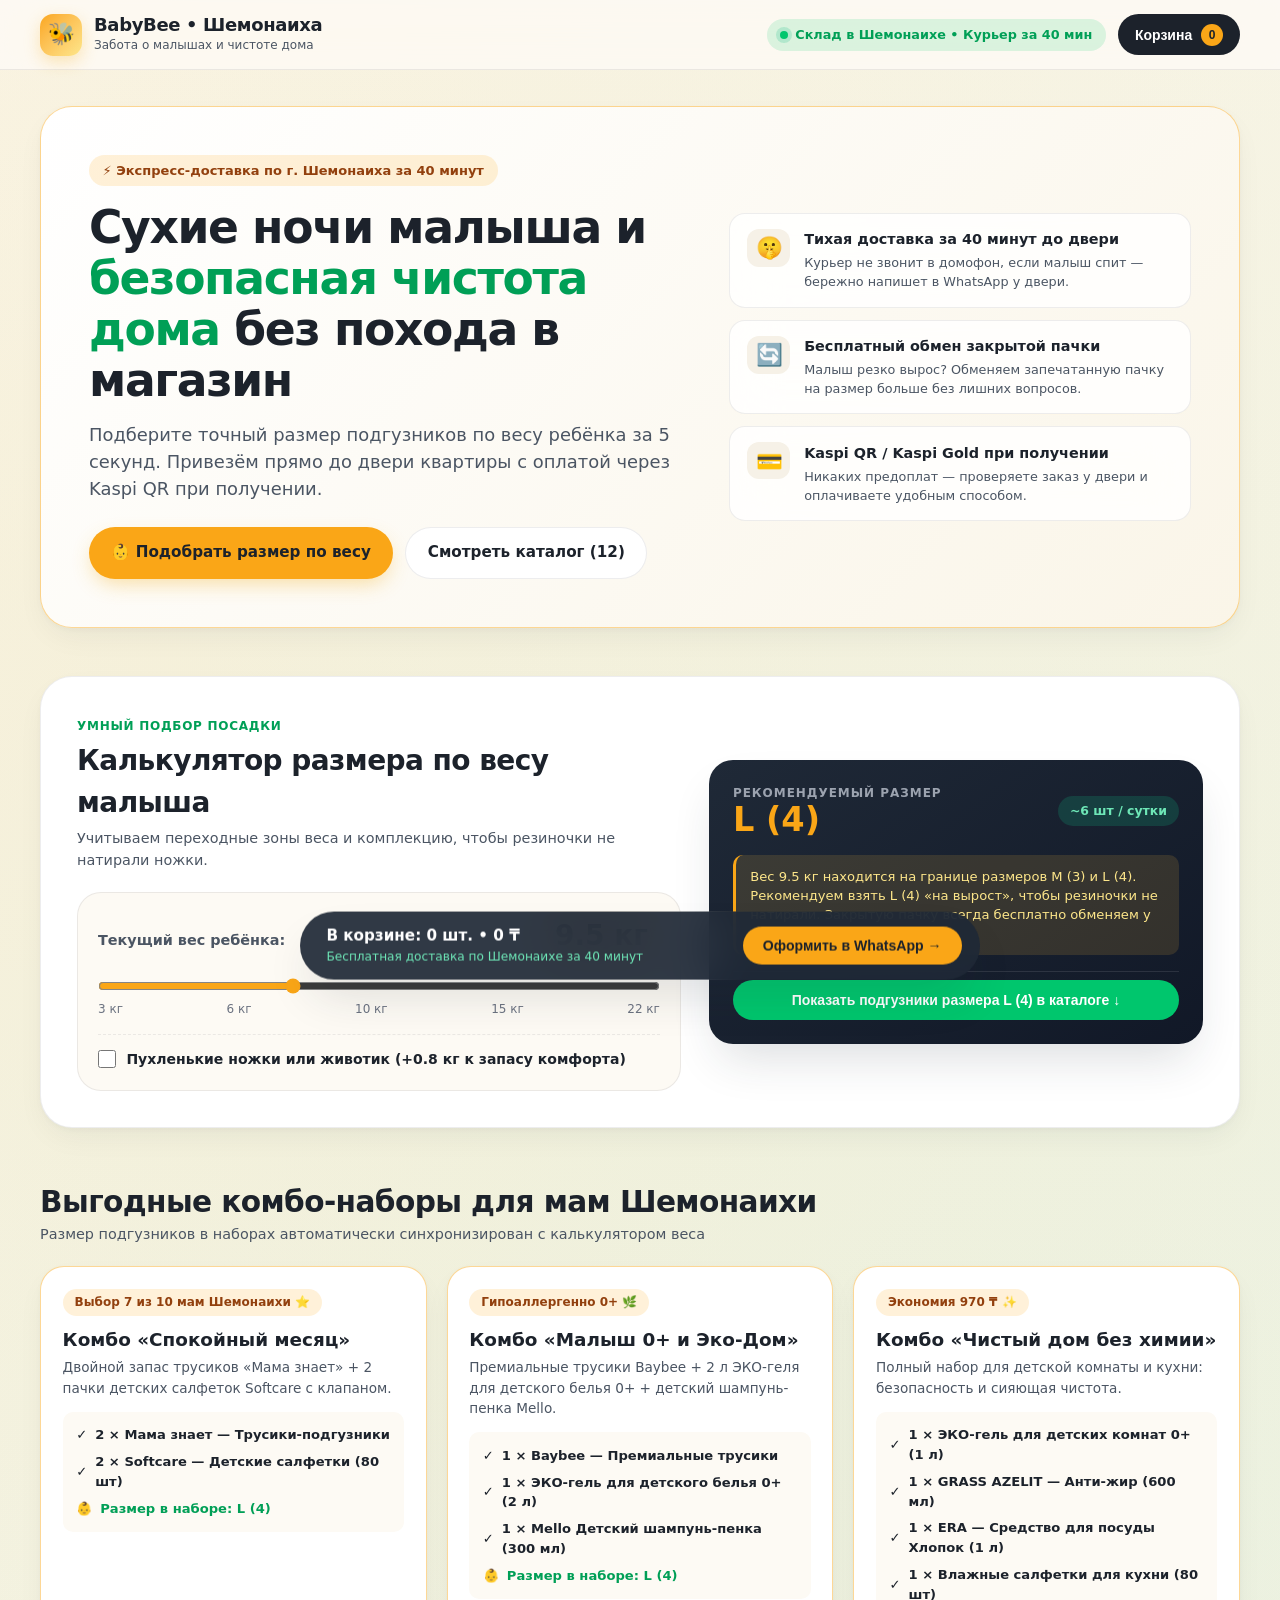
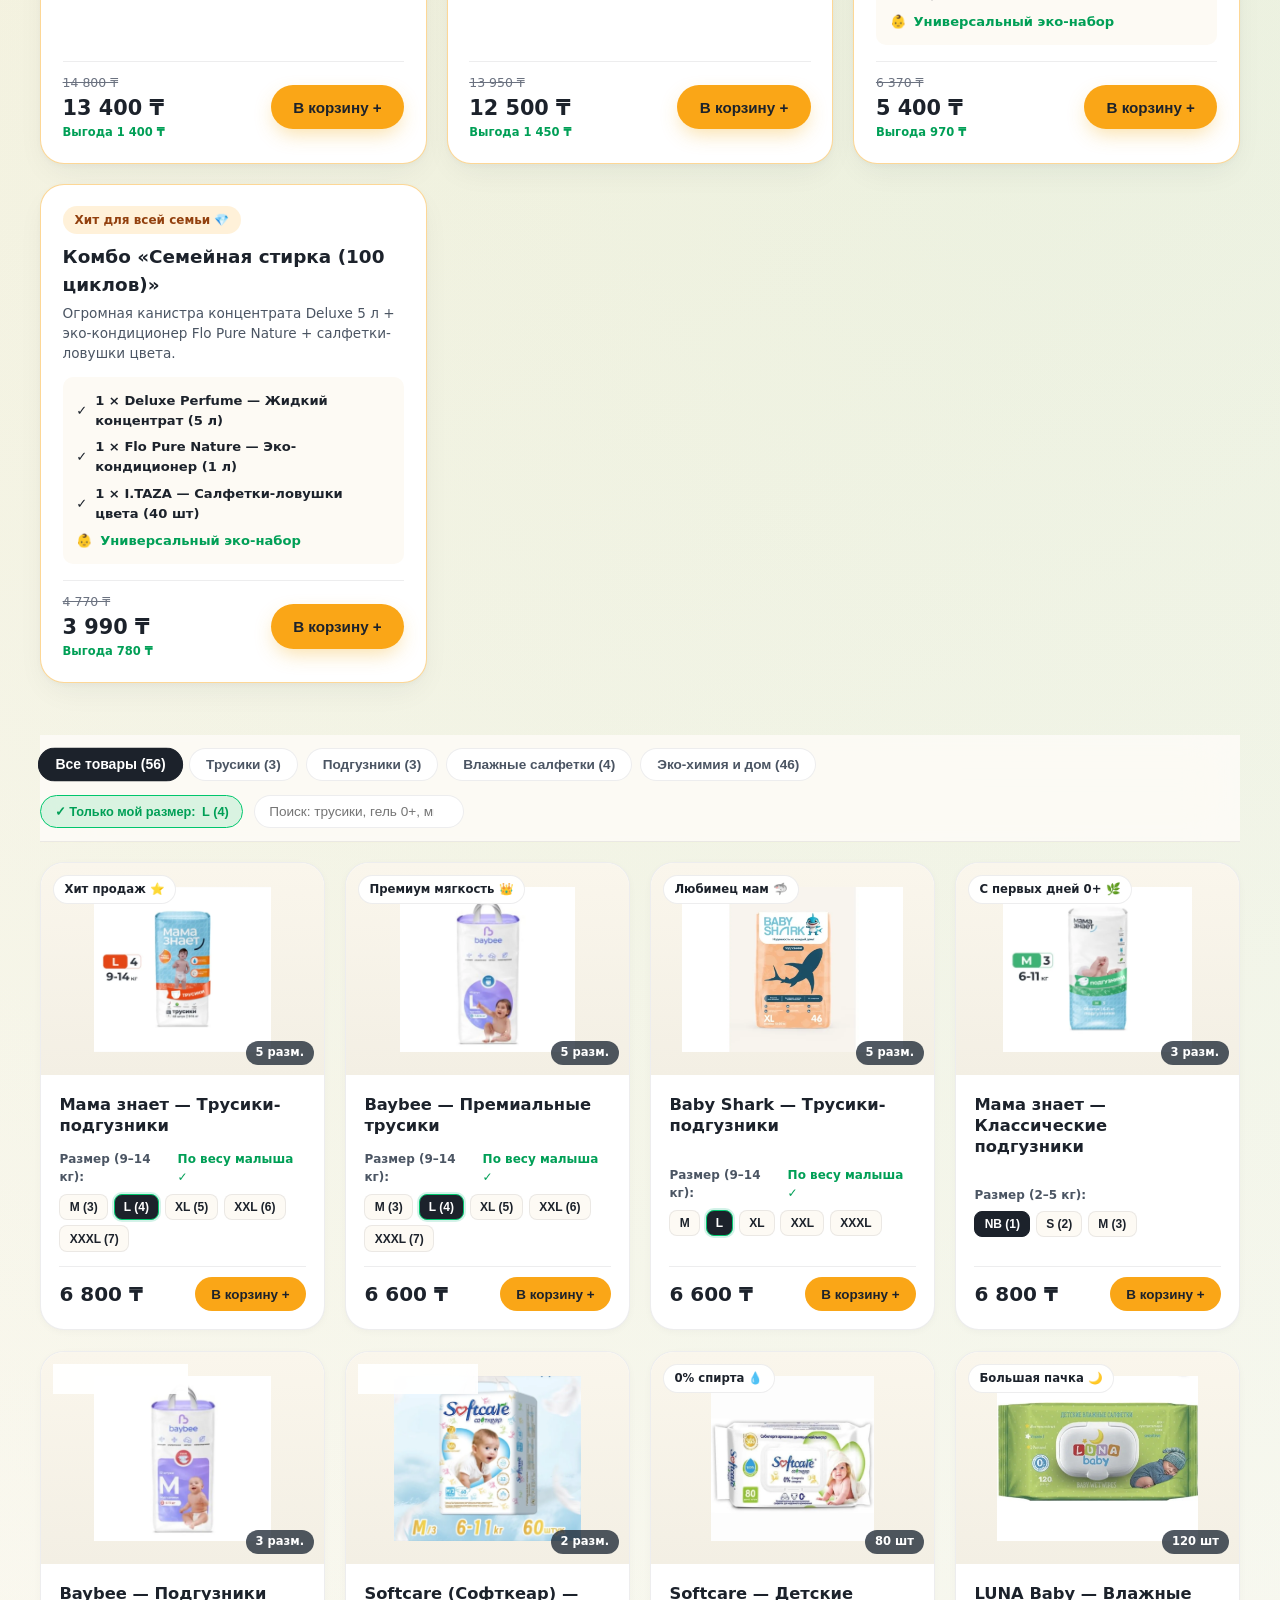
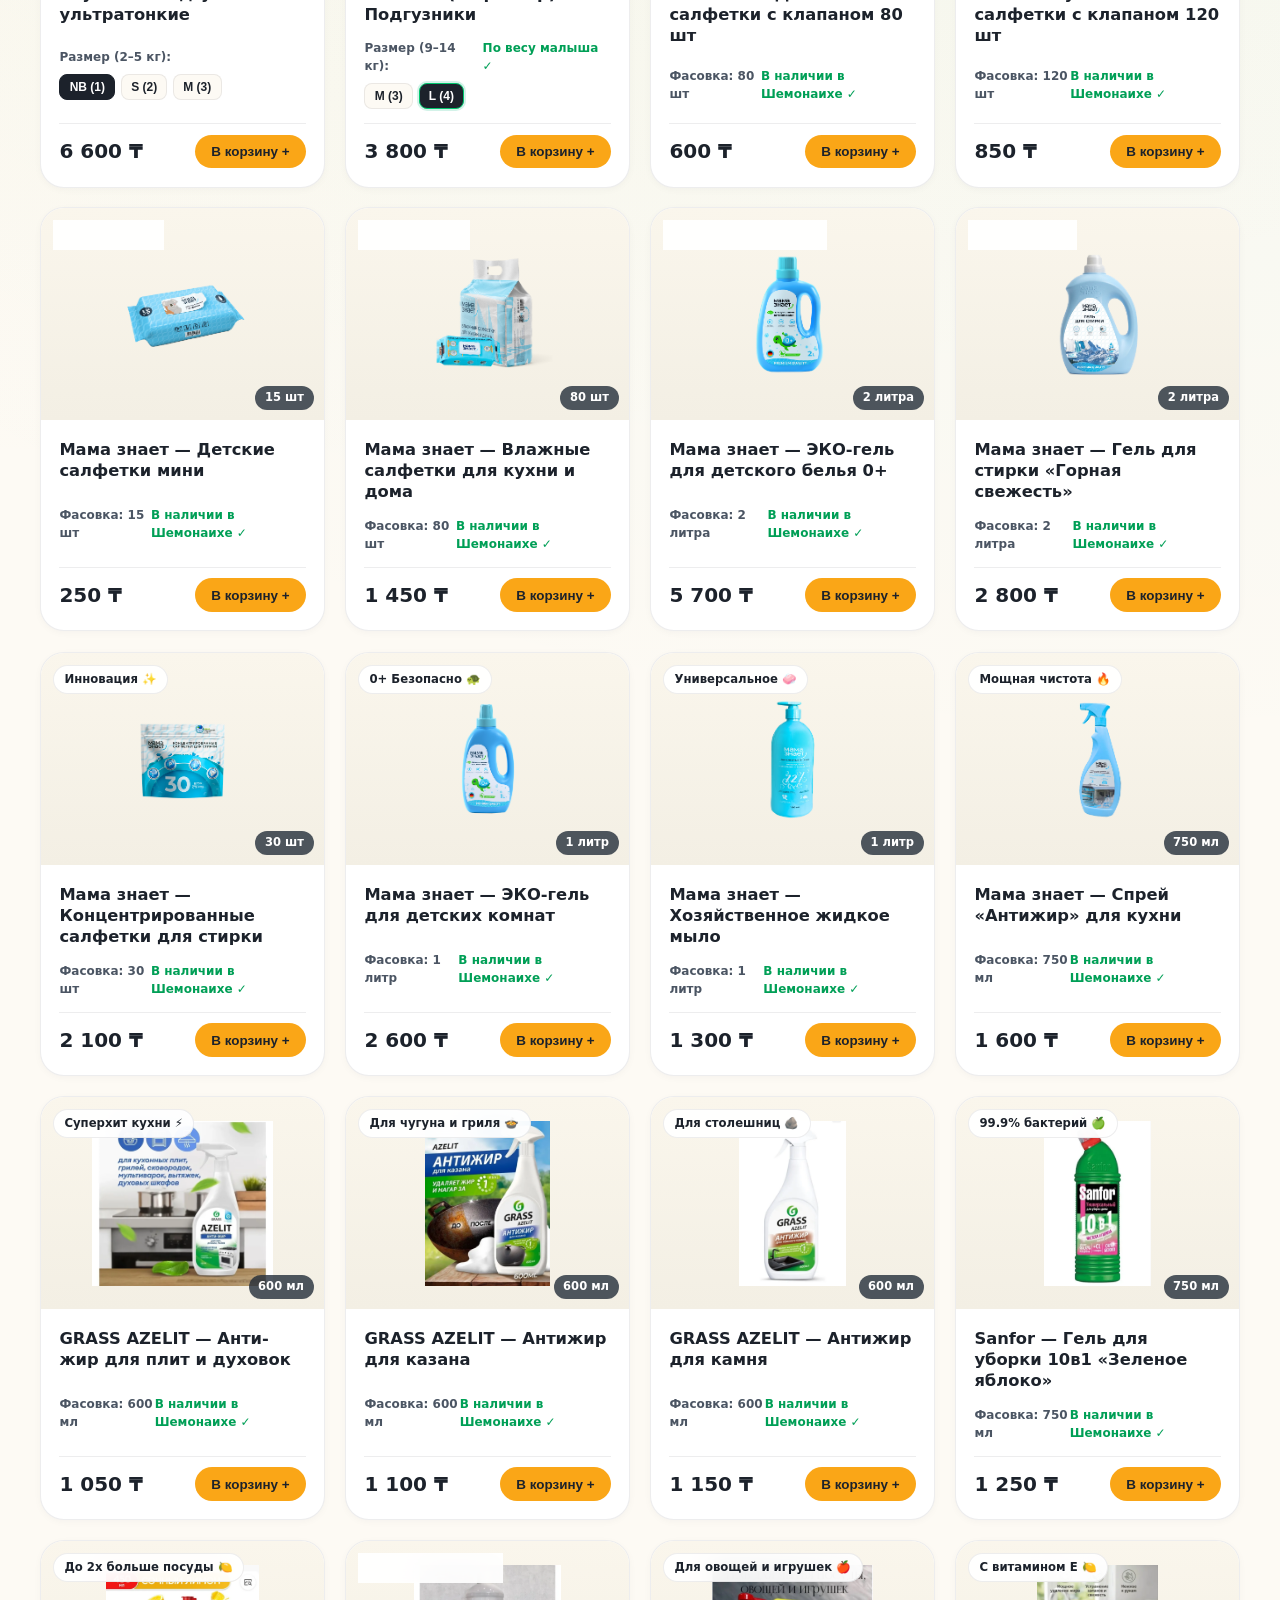
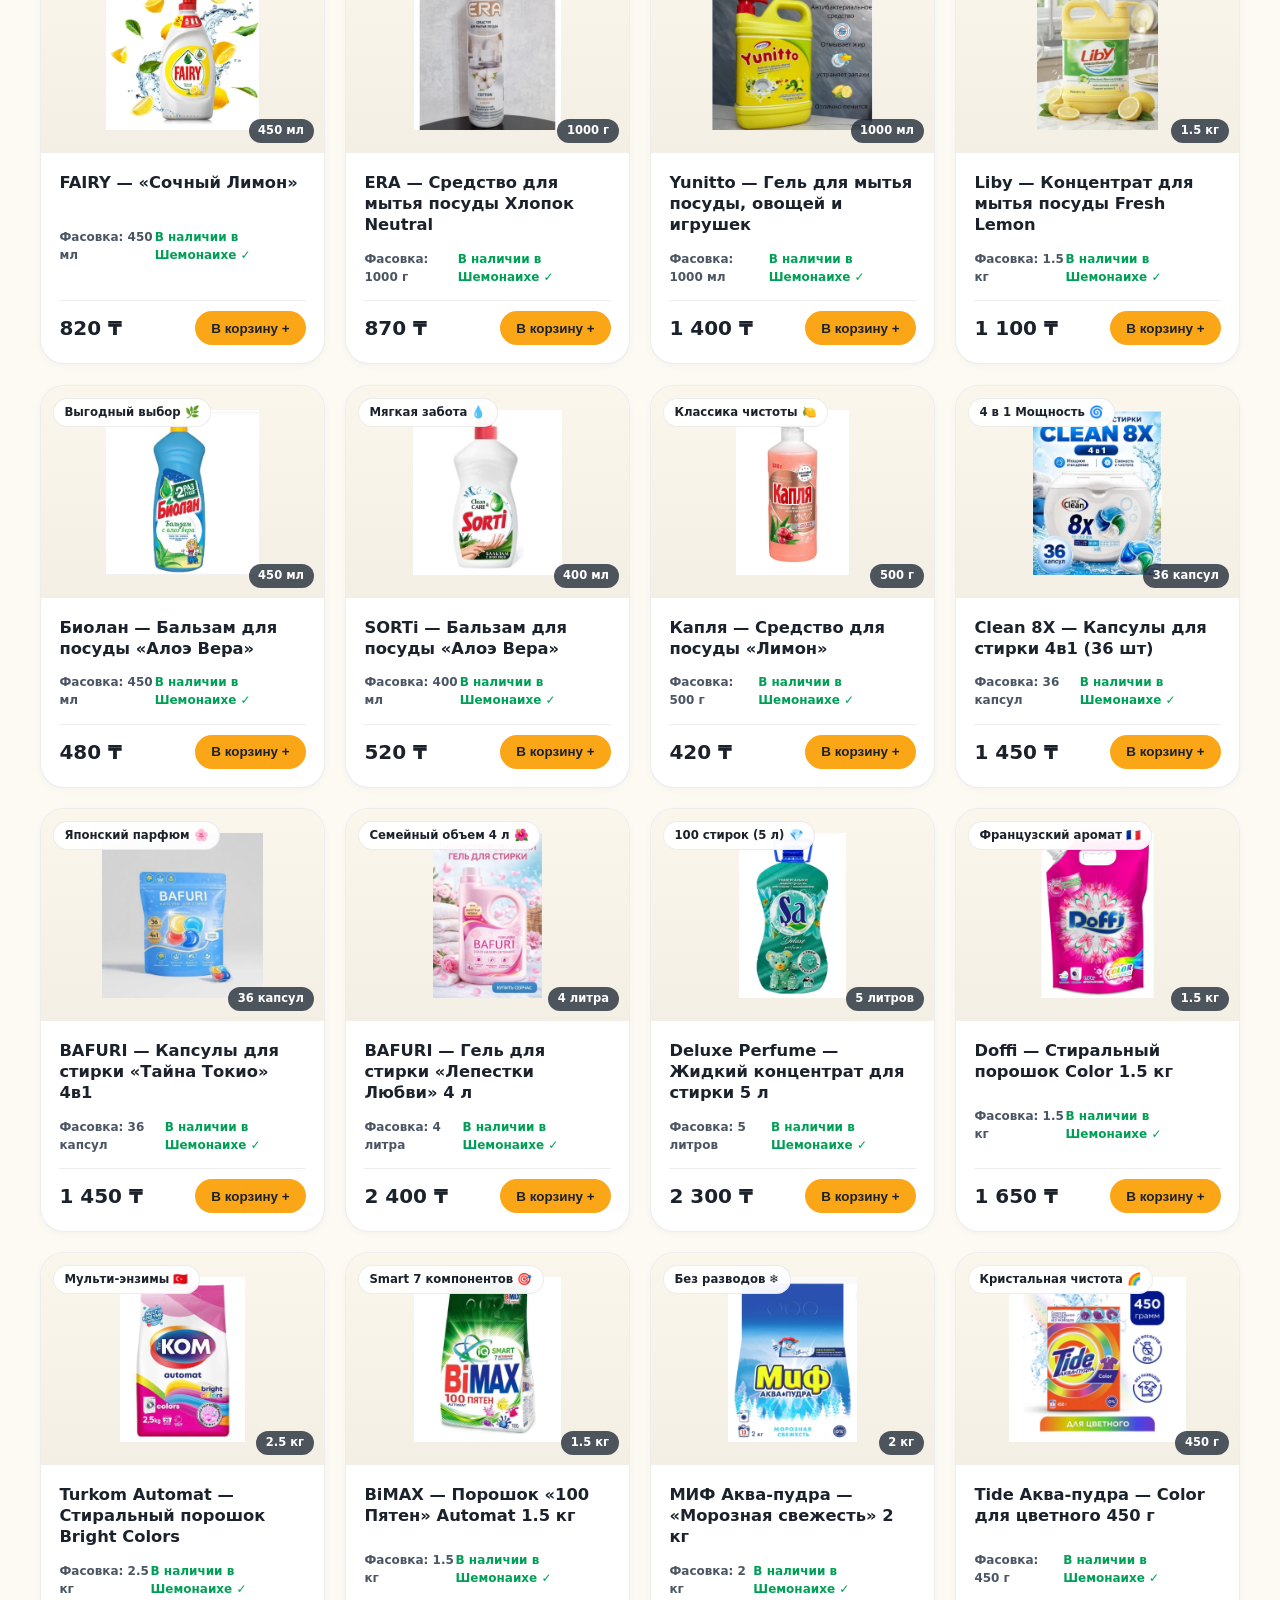
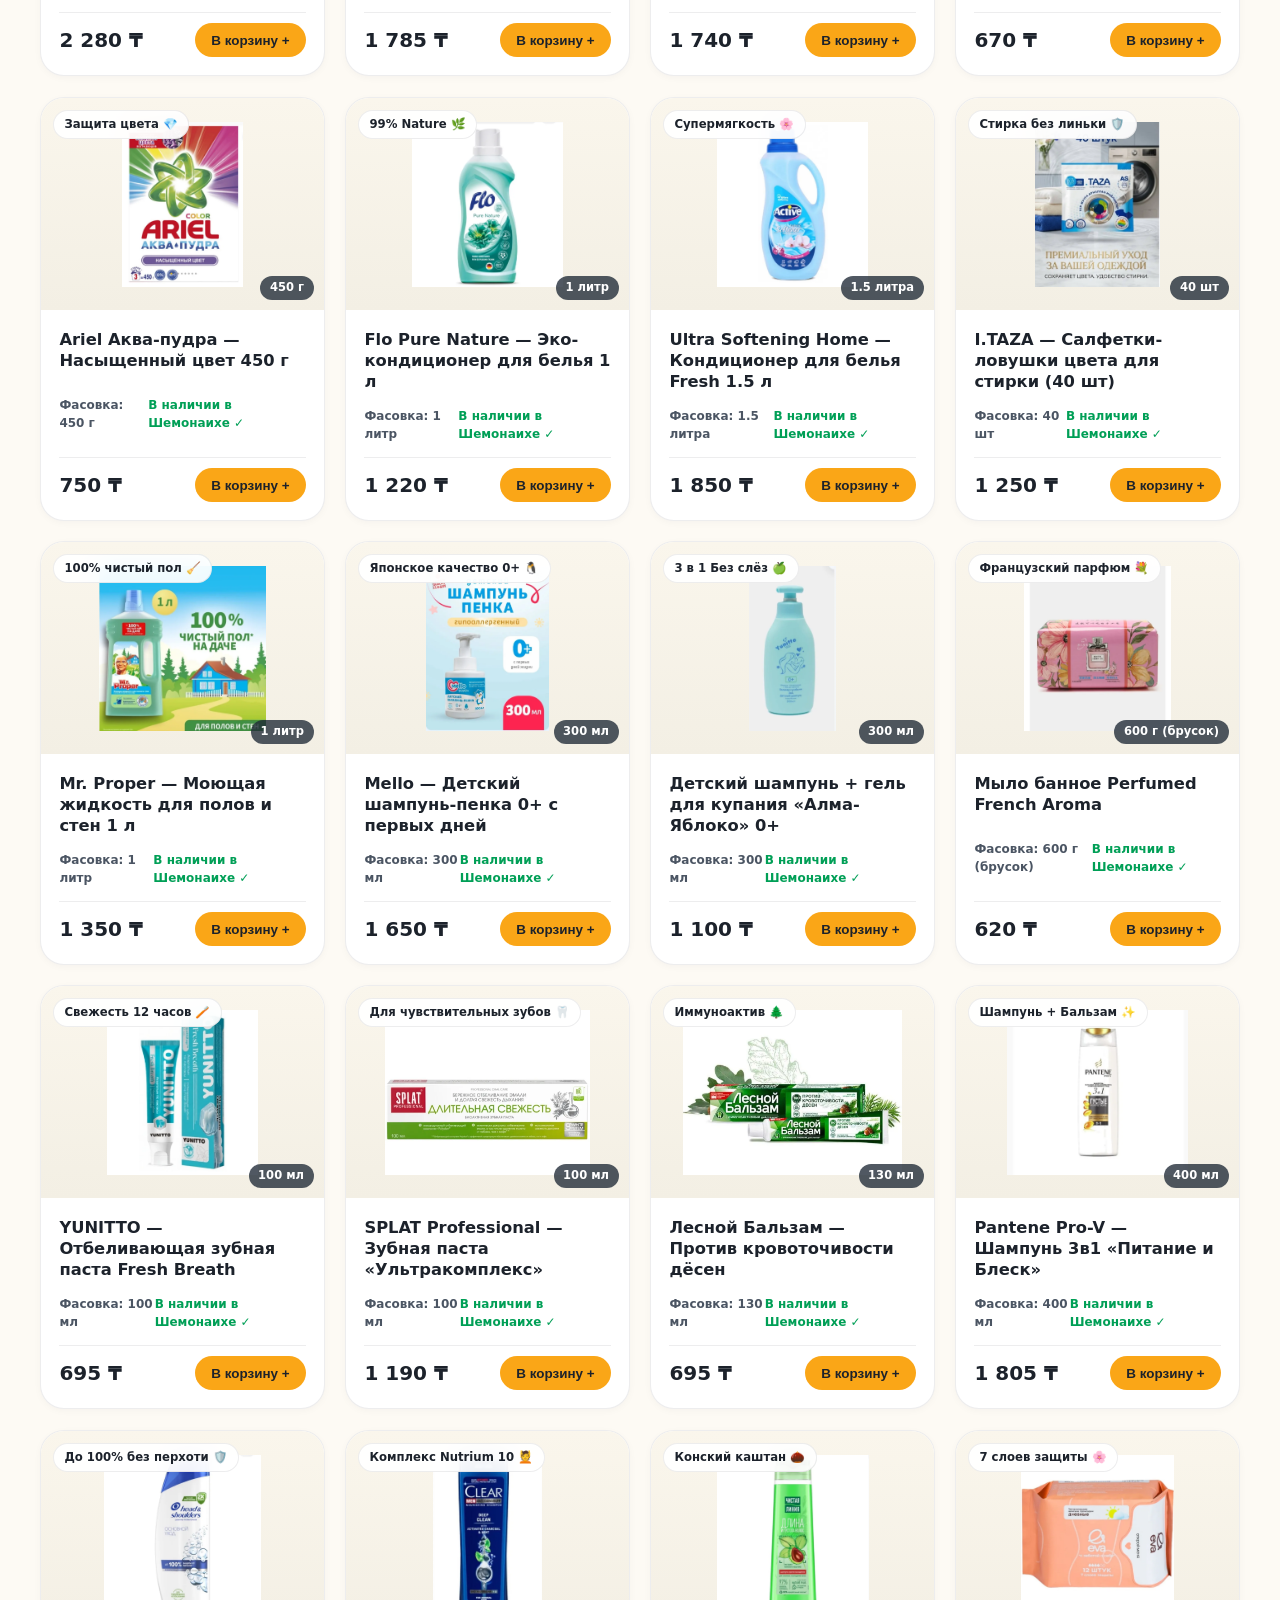
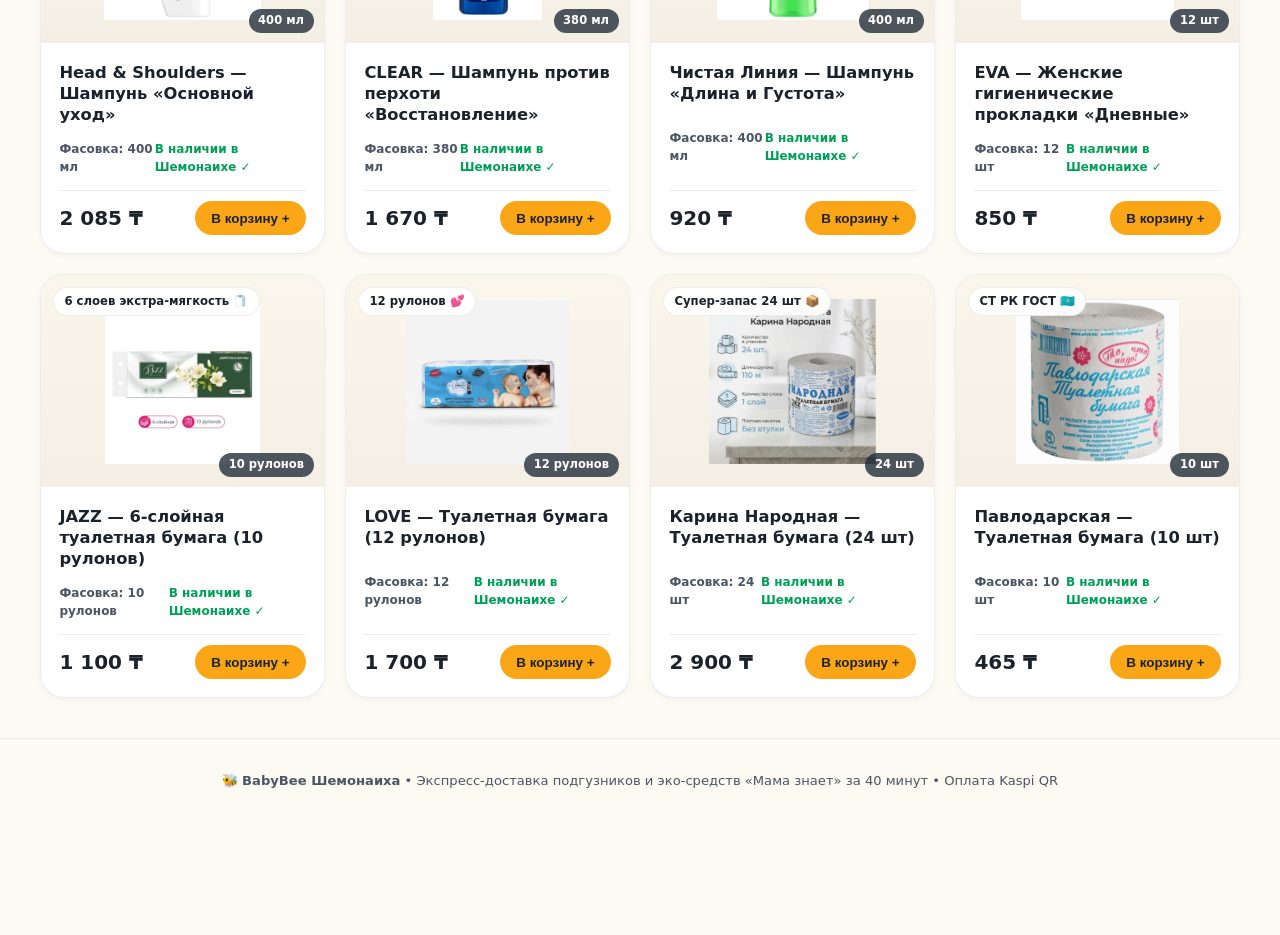
==== commit 3c7a7206: "feat(storefront): integrate real 56-product catalog, webp media, 3-22kg size calculator, combos, Kas" ====
--- a/index.html
+++ b/index.html
@@ -1,273 +1,3068 @@
 <!DOCTYPE html>
-<html lang="kk">
+<html lang="ru">
 <head>
-  <meta charset="UTF-8">
-  <meta name="viewport" content="width=device-width, initial-scale=1.0, viewport-fit=cover">
-  <title>Baby Bee — Демонстрационный период завершен</title>
-  <link rel="preconnect" href="https://fonts.googleapis.com">
-  <link rel="preconnect" href="https://fonts.gstatic.com" crossorigin>
-  <link href="https://fonts.googleapis.com/css2?family=Plus+Jakarta+Sans:wght@400;500;600;700;800&family=Comfortaa:wght@700&display=swap" rel="stylesheet">
+  <meta charset="UTF-8" />
+  <meta name="viewport" content="width=device-width, initial-scale=1.0, viewport-fit=cover" />
+  <meta name="theme-color" content="#FDFBF7" />
+  <meta name="description" content="BabyBee Шемонаиха — флагманская витрина экспресс-доставки подгузников и безопасной эко-химии «Мама знает» до двери за 40 минут. Оплата Kaspi QR при получении." />
+  <title>BabyBee Шемонаиха — Экспресс-доставка подгузников и эко-средств за 40 минут</title>
+
   <style>
+    /* ==========================================================================
+       1. NORDIC HONEYCOMB DESIGN TOKENS & SILICON VALLEY TIER SYSTEM
+       ========================================================================== */
     :root {
-      --bg: #FDFBF7;
-      --card-bg: rgba(255, 255, 255, 0.85);
-      --border: rgba(230, 210, 180, 0.45);
-      --text-main: #2D3142;
-      --text-muted: #6B7280;
-      --accent: #E5A93C;
-      --accent-glow: rgba(229, 169, 60, 0.25);
-      --badge-bg: #FEF3C7;
-      --badge-text: #92400E;
-    }
-
-    * {
+      /* Core Palette: Nordic Honeycomb (Legacy Fallback) */
+      --bg-cream: #FDFBF7;
+      --bg-surface: #FFFFFF;
+      --bg-elevated: rgba(255, 255, 255, 0.78);
+      --bg-warm-tint: #F7F2E7;
+      --amber-honey: #F5B738;
+      --amber-honey-hover: #E5A420;
+      --amber-honey-soft: rgba(245, 183, 56, 0.16);
+      --emerald-mint: #10B981;
+      --emerald-mint-dark: #059669;
+      --emerald-mint-soft: rgba(16, 185, 129, 0.12);
+      --graphite-deep: #1F2937;
+      --graphite-muted: #4B5563;
+      --graphite-subtle: #6B7280;
+      --border-hairline: rgba(31, 41, 55, 0.08);
+      --border-amber: rgba(245, 183, 56, 0.45);
+
+      /* Physics & Elevation */
+      --spring-easing: cubic-bezier(0.16, 1, 0.3, 1);
+      --glass-blur: blur(24px) saturate(180%);
+      --shadow-subtle: 0 2px 10px -2px rgba(31, 41, 55, 0.05);
+      --shadow-card: 0 12px 32px -8px rgba(31, 41, 55, 0.07), 0 2px 6px -1px rgba(31, 41, 55, 0.04);
+      --shadow-float: 0 24px 48px -12px rgba(31, 41, 55, 0.16);
+
+      /* Radii & Spacing */
+      --radius-sm: 10px;
+      --radius-md: 16px;
+      --radius-lg: 24px;
+      --radius-xl: 32px;
+      --radius-pill: 9999px;
+      --container-max: 1200px;
+    }
+
+    /* ==========================================================================
+       Wide-Gamut Display P3 / OKLCH Engine & Dynamic color-mix()
+       ========================================================================== */
+    @supports (color: oklch(0.8 0.16 75)) {
+      :root {
+        --bg-cream: oklch(0.985 0.008 85);
+        --bg-surface: oklch(1 0 0);
+        --bg-elevated: color-mix(in oklch, oklch(1 0 0) 78%, transparent);
+        --bg-warm-tint: oklch(0.96 0.015 85);
+
+        /* Hyper-rich Honey Gold (Optically Balanced for OLED/Retina) */
+        --amber-honey: oklch(0.79 0.165 72);
+        --amber-honey-hover: color-mix(in oklch, var(--amber-honey) 85%, black);
+        --amber-honey-soft: color-mix(in oklch, var(--amber-honey) 16%, transparent);
+
+        /* Vibrant Eco Mint */
+        --emerald-mint: oklch(0.72 0.19 155);
+        --emerald-mint-dark: color-mix(in oklch, var(--emerald-mint) 85%, black);
+        --emerald-mint-soft: color-mix(in oklch, var(--emerald-mint) 14%, transparent);
+
+        --graphite-deep: oklch(0.25 0.02 260);
+        --border-hairline: color-mix(in oklch, var(--graphite-deep) 8%, transparent);
+        --border-amber: color-mix(in oklch, var(--amber-honey) 45%, transparent);
+      }
+    }
+
+    /* ==========================================================================
+       Modern View Transitions API: Morphing Badges & Smooth State
+       ========================================================================== */
+    ::view-transition-old(root),
+    ::view-transition-new(root) {
+      animation-duration: 0.26s;
+      animation-timing-function: cubic-bezier(0.16, 1, 0.3, 1);
+    }
+
+    #headerCartCount,
+    .chip-count,
+    #floatingCartSummary {
+      view-transition-name: cart-badge-morph;
+    }
+
+    ::view-transition-old(cart-badge-morph),
+    ::view-transition-new(cart-badge-morph) {
+      animation-duration: 0.32s;
+      animation-timing-function: cubic-bezier(0.34, 1.56, 0.64, 1);
+    }
+
+    *, *::before, *::after {
       box-sizing: border-box;
       margin: 0;
       padding: 0;
+      -webkit-tap-highlight-color: transparent;
+    }
+
+    html {
+      scroll-behavior: smooth;
+      background-color: var(--bg-cream);
+      color: var(--graphite-deep);
+      font-family: -apple-system, BlinkMacSystemFont, "SF Pro Display", "SF Pro Text", "Inter", system-ui, sans-serif;
+      line-height: 1.5;
+      text-rendering: optimizeLegibility;
+      -webkit-font-smoothing: antialiased;
     }
 
     body {
-      font-family: 'Plus Jakarta Sans', system-ui, -apple-system, sans-serif;
-      background-color: var(--bg);
-      background-image: 
-        radial-gradient(circle at 15% 20%, rgba(248, 184, 78, 0.12) 0%, transparent 40%),
-        radial-gradient(circle at 85% 80%, rgba(112, 200, 244, 0.08) 0%, transparent 40%);
-      color: var(--text-main);
-      min-height: 100vh;
+      background-color: var(--bg-cream);
+      background-image:
+        radial-gradient(circle at 12% 8%, rgba(245, 183, 56, 0.12), transparent 36%),
+        radial-gradient(circle at 88% 18%, rgba(16, 185, 129, 0.08), transparent 32%);
+      min-height: 100dvh;
+      padding-bottom: 112px;
+      overflow-x: hidden;
+    }
+
+    .container {
+      width: min(100% - 2rem, var(--container-max));
+      margin-inline: auto;
+    }
+
+    /* ==========================================================================
+       2. STICKY SUPER-GLASS HEADER (CSS Nesting)
+       ========================================================================== */
+    .site-header {
+      position: sticky;
+      top: 0;
+      z-index: 50;
+      background: rgba(253, 251, 247, 0.82);
+      backdrop-filter: var(--glass-blur);
+      -webkit-backdrop-filter: var(--glass-blur);
+      border-bottom: 1px solid var(--border-hairline);
+      transition: transform 0.35s var(--spring-easing), box-shadow 0.35s var(--spring-easing);
+
+      & .header-inner {
+        display: flex;
+        align-items: center;
+        justify-content: space-between;
+        gap: 1rem;
+        padding-block: 0.85rem;
+      }
+
+      & .brand {
+        display: inline-flex;
+        align-items: center;
+        gap: 0.75rem;
+        text-decoration: none;
+        color: var(--graphite-deep);
+
+        & .brand-mark {
+          width: 42px;
+          height: 42px;
+          border-radius: 13px;
+          background: linear-gradient(135deg, var(--amber-honey), #FDE68A);
+          display: grid;
+          place-items: center;
+          font-size: 1.35rem;
+          box-shadow: 0 6px 16px rgba(245, 183, 56, 0.32);
+          transition: transform 0.4s var(--spring-easing);
+        }
+
+        &:hover .brand-mark {
+          transform: scale(1.06) rotate(-4deg);
+        }
+
+        & .brand-text {
+          display: flex;
+          flex-direction: column;
+
+          & strong {
+            font-size: 1.125rem;
+            font-weight: 800;
+            letter-spacing: -0.02em;
+            line-height: 1.15;
+          }
+
+          & span {
+            font-size: 0.75rem;
+            color: var(--graphite-muted);
+            font-weight: 500;
+          }
+        }
+      }
+
+      & .header-meta {
+        display: flex;
+        align-items: center;
+        gap: 0.75rem;
+
+        & .live-sla-pill {
+          display: inline-flex;
+          align-items: center;
+          gap: 0.45rem;
+          padding: 0.4rem 0.85rem;
+          border-radius: var(--radius-pill);
+          background: var(--emerald-mint-soft);
+          color: var(--emerald-mint-dark);
+          font-size: 0.8rem;
+          font-weight: 600;
+
+          & .pulse-dot {
+            width: 8px;
+            height: 8px;
+            border-radius: 50%;
+            background: var(--emerald-mint);
+            box-shadow: 0 0 0 4px rgba(16, 185, 129, 0.2);
+            animation: pulseGlow 2s infinite var(--spring-easing);
+          }
+
+          @media (max-width: 680px) {
+            display: none;
+          }
+        }
+
+        & .cart-trigger-btn {
+          position: relative;
+          display: inline-flex;
+          align-items: center;
+          gap: 0.55rem;
+          padding: 0.55rem 1rem;
+          border-radius: var(--radius-pill);
+          border: 1px solid var(--border-hairline);
+          background: var(--graphite-deep);
+          color: #FFFFFF;
+          font-size: 0.875rem;
+          font-weight: 600;
+          cursor: pointer;
+          transition: transform 0.35s var(--spring-easing), background-color 0.25s ease;
+
+          &:hover {
+            transform: translateY(-1px);
+            background: #111827;
+          }
+
+          &:active {
+            transform: scale(0.96);
+          }
+
+          & .cart-count-badge {
+            display: inline-grid;
+            place-items: center;
+            min-width: 22px;
+            height: 22px;
+            padding-inline: 6px;
+            border-radius: var(--radius-pill);
+            background: var(--amber-honey);
+            color: var(--graphite-deep);
+            font-size: 0.75rem;
+            font-weight: 800;
+          }
+        }
+      }
+    }
+
+    @keyframes pulseGlow {
+      0%, 100% { transform: scale(1); opacity: 1; }
+      50% { transform: scale(1.22); opacity: 0.75; }
+    }
+
+    /* ==========================================================================
+       3. HERO & LOCAL TRUST TRIGGERS (SHEMONAIKHA HYPERLOCAL)
+       ========================================================================== */
+    .hero-section {
+      padding-block: 2.25rem 1.5rem;
+
+      & .hero-card {
+        position: relative;
+        overflow: hidden;
+        border-radius: var(--radius-xl);
+        background: linear-gradient(135deg, #FFFFFF 0%, #FAF5E8 100%);
+        border: 1px solid var(--border-amber);
+        box-shadow: var(--shadow-card);
+        padding: clamp(1.5rem, 4vw, 3rem);
+        display: grid;
+        grid-template-columns: 1.25fr 0.95fr;
+        gap: 2rem;
+        align-items: center;
+
+        @media (max-width: 860px) {
+          grid-template-columns: 1fr;
+        }
+      }
+
+      & .hero-eyebrow {
+        display: inline-flex;
+        align-items: center;
+        gap: 0.5rem;
+        padding: 0.35rem 0.85rem;
+        border-radius: var(--radius-pill);
+        background: var(--amber-honey-soft);
+        color: #92400E;
+        font-size: 0.8125rem;
+        font-weight: 700;
+        margin-bottom: 1rem;
+      }
+
+      & h1 {
+        font-size: clamp(1.85rem, 3.8vw, 2.85rem);
+        font-weight: 800;
+        letter-spacing: -0.03em;
+        line-height: 1.12;
+        color: var(--graphite-deep);
+        margin-bottom: 1rem;
+
+        & .highlight-emerald {
+          color: var(--emerald-mint-dark);
+        }
+      }
+
+      & .hero-lead {
+        font-size: clamp(0.98rem, 1.4vw, 1.125rem);
+        color: var(--graphite-muted);
+        max-width: 58ch;
+        margin-bottom: 1.5rem;
+      }
+
+      & .hero-actions {
+        display: flex;
+        flex-wrap: wrap;
+        gap: 0.75rem;
+      }
+
+      & .trust-grid {
+        display: grid;
+        gap: 0.75rem;
+
+        & .trust-item {
+          display: flex;
+          align-items: flex-start;
+          gap: 0.85rem;
+          padding: 0.95rem 1.1rem;
+          border-radius: var(--radius-md);
+          background: rgba(255, 255, 255, 0.86);
+          backdrop-filter: var(--glass-blur);
+          -webkit-backdrop-filter: var(--glass-blur);
+          border: 1px solid var(--border-hairline);
+          transition: transform 0.35s var(--spring-easing), border-color 0.25s ease;
+
+          &:hover {
+            transform: translateX(4px);
+            border-color: var(--border-amber);
+          }
+
+          & .trust-icon {
+            font-size: 1.35rem;
+            line-height: 1;
+            padding: 0.5rem;
+            border-radius: 12px;
+            background: var(--bg-warm-tint);
+          }
+
+          & strong {
+            display: block;
+            font-size: 0.9rem;
+            font-weight: 700;
+            color: var(--graphite-deep);
+          }
+
+          & p {
+            font-size: 0.8rem;
+            color: var(--graphite-muted);
+            margin-top: 0.15rem;
+          }
+        }
+      }
+    }
+
+    .btn-primary {
+      display: inline-flex;
+      align-items: center;
+      justify-content: center;
+      gap: 0.5rem;
+      padding: 0.85rem 1.4rem;
+      border-radius: var(--radius-pill);
+      border: none;
+      background: var(--amber-honey);
+      color: var(--graphite-deep);
+      font-size: 0.95rem;
+      font-weight: 700;
+      text-decoration: none;
+      cursor: pointer;
+      box-shadow: 0 8px 20px -4px rgba(245, 183, 56, 0.45);
+      transition: transform 0.35s var(--spring-easing), background-color 0.2s ease, box-shadow 0.25s ease;
+
+      &:hover {
+        background: var(--amber-honey-hover);
+        transform: translateY(-2px);
+        box-shadow: 0 12px 24px -4px rgba(245, 183, 56, 0.55);
+      }
+
+      &:active {
+        transform: scale(0.97);
+      }
+    }
+
+    .btn-secondary {
+      display: inline-flex;
+      align-items: center;
+      justify-content: center;
+      gap: 0.5rem;
+      padding: 0.85rem 1.35rem;
+      border-radius: var(--radius-pill);
+      border: 1px solid var(--border-hairline);
+      background: #FFFFFF;
+      color: var(--graphite-deep);
+      font-size: 0.95rem;
+      font-weight: 600;
+      text-decoration: none;
+      cursor: pointer;
+      transition: transform 0.35s var(--spring-easing), border-color 0.2s ease;
+
+      &:hover {
+        border-color: var(--graphite-deep);
+        transform: translateY(-1px);
+      }
+    }
+
+    /* ==========================================================================
+       4. SMART WEIGHT SIZE FINDER (#smartSizeFinder)
+       ========================================================================== */
+    .size-finder-section {
+      padding-block: 1.5rem;
+
+      & .finder-shell {
+        border-radius: var(--radius-xl);
+        background: var(--bg-surface);
+        border: 1px solid var(--border-hairline);
+        box-shadow: var(--shadow-card);
+        padding: clamp(1.25rem, 3.5vw, 2.25rem);
+        display: grid;
+        grid-template-columns: 1.1fr 0.9fr;
+        gap: 1.75rem;
+        align-items: center;
+
+        @media (max-width: 860px) {
+          grid-template-columns: 1fr;
+        }
+      }
+
+      & .finder-header {
+        margin-bottom: 1.25rem;
+
+        & .section-tag {
+          display: inline-block;
+          font-size: 0.75rem;
+          font-weight: 700;
+          text-transform: uppercase;
+          letter-spacing: 0.06em;
+          color: var(--emerald-mint-dark);
+          margin-bottom: 0.35rem;
+        }
+
+        & h2 {
+          font-size: clamp(1.35rem, 2.5vw, 1.75rem);
+          font-weight: 800;
+          letter-spacing: -0.02em;
+        }
+
+        & p {
+          font-size: 0.9rem;
+          color: var(--graphite-muted);
+          margin-top: 0.25rem;
+        }
+      }
+
+      & .weight-control-box {
+        background: var(--bg-cream);
+        border: 1px solid var(--border-hairline);
+        border-radius: var(--radius-lg);
+        padding: 1.25rem;
+
+        & .weight-readout-row {
+          display: flex;
+          align-items: baseline;
+          justify-content: space-between;
+          margin-bottom: 0.85rem;
+
+          & label {
+            font-size: 0.9rem;
+            font-weight: 600;
+            color: var(--graphite-muted);
+          }
+
+          & output {
+            font-size: 1.75rem;
+            font-weight: 800;
+            color: var(--graphite-deep);
+            font-variant-numeric: tabular-nums;
+            background: var(--amber-honey-soft);
+            padding: 0.15rem 0.75rem;
+            border-radius: var(--radius-sm);
+          }
+        }
+
+        & input[type="range"] {
+          width: 100%;
+          height: 8px;
+          border-radius: var(--radius-pill);
+          background: #E5E7EB;
+          accent-color: var(--amber-honey);
+          cursor: pointer;
+          margin-bottom: 0.65rem;
+        }
+
+        & .scale-ticks {
+          display: flex;
+          justify-content: space-between;
+          font-size: 0.75rem;
+          color: var(--graphite-subtle);
+          margin-bottom: 1rem;
+        }
+
+        & .chubby-toggle {
+          display: flex;
+          align-items: center;
+          gap: 0.65rem;
+          padding-top: 0.85rem;
+          border-top: 1px dashed var(--border-hairline);
+          cursor: pointer;
+          user-select: none;
+
+          & input[type="checkbox"] {
+            width: 18px;
+            height: 18px;
+            accent-color: var(--emerald-mint);
+            cursor: pointer;
+          }
+
+          & span {
+            font-size: 0.875rem;
+            font-weight: 600;
+            color: var(--graphite-deep);
+          }
+        }
+      }
+
+      & .finder-result-card {
+        border-radius: var(--radius-lg);
+        background: linear-gradient(145deg, #1F2937 0%, #111827 100%);
+        color: #FFFFFF;
+        padding: 1.5rem;
+        display: flex;
+        flex-direction: column;
+        justify-content: space-between;
+        gap: 1rem;
+        box-shadow: var(--shadow-float);
+
+        & .result-top {
+          display: flex;
+          align-items: center;
+          justify-content: space-between;
+          gap: 1rem;
+
+          & .rec-label {
+            font-size: 0.75rem;
+            text-transform: uppercase;
+            letter-spacing: 0.08em;
+            color: #9CA3AF;
+            font-weight: 600;
+          }
+
+          & .rec-size-badge {
+            font-size: 2.1rem;
+            font-weight: 900;
+            color: var(--amber-honey);
+            line-height: 1.1;
+          }
+
+          & .rec-meta-pill {
+            padding: 0.35rem 0.75rem;
+            border-radius: var(--radius-pill);
+            background: rgba(16, 185, 129, 0.2);
+            color: #6EE7B7;
+            font-size: 0.78rem;
+            font-weight: 700;
+          }
+        }
+
+        & .borderline-alert {
+          padding: 0.75rem 0.9rem;
+          border-radius: var(--radius-sm);
+          background: rgba(245, 183, 56, 0.14);
+          border-left: 3px solid var(--amber-honey);
+          font-size: 0.82rem;
+          color: #FDE68A;
+          line-height: 1.45;
+        }
+
+        & .result-actions {
+          display: flex;
+          flex-wrap: wrap;
+          gap: 0.65rem;
+          align-items: center;
+          justify-content: space-between;
+          padding-top: 0.5rem;
+          border-top: 1px solid rgba(255, 255, 255, 0.1);
+
+          & .apply-size-btn {
+            width: 100%;
+            padding: 0.75rem 1rem;
+            border-radius: var(--radius-pill);
+            border: none;
+            background: var(--emerald-mint);
+            color: #FFFFFF;
+            font-weight: 700;
+            font-size: 0.875rem;
+            cursor: pointer;
+            transition: transform 0.3s var(--spring-easing), background-color 0.2s ease;
+
+            &:hover {
+              background: var(--emerald-mint-dark);
+              transform: translateY(-1px);
+            }
+          }
+        }
+      }
+    }
+
+    /* ==========================================================================
+       5. COMBO BUNDLES SECTION (#comboBundles)
+       ========================================================================== */
+    .bundles-section {
+      padding-block: 1.75rem;
+
+      & .section-head {
+        display: flex;
+        flex-wrap: wrap;
+        align-items: flex-end;
+        justify-content: space-between;
+        gap: 1rem;
+        margin-bottom: 1.25rem;
+
+        & h2 {
+          font-size: clamp(1.4rem, 2.5vw, 1.85rem);
+          font-weight: 800;
+          letter-spacing: -0.02em;
+        }
+
+        & p {
+          font-size: 0.9rem;
+          color: var(--graphite-muted);
+        }
+      }
+
+      & .bundles-grid {
+        display: grid;
+        grid-template-columns: repeat(auto-fit, minmax(300px, 1fr));
+        gap: 1.25rem;
+      }
+
+      & .bundle-card {
+        position: relative;
+        border-radius: var(--radius-lg);
+        background: var(--bg-surface);
+        border: 1px solid var(--border-amber);
+        box-shadow: var(--shadow-card);
+        padding: 1.35rem;
+        display: flex;
+        flex-direction: column;
+        justify-content: space-between;
+        gap: 1rem;
+        transition: transform 0.4s var(--spring-easing), box-shadow 0.4s var(--spring-easing);
+
+        &:hover {
+          transform: translateY(-4px);
+          box-shadow: var(--shadow-float);
+        }
+
+        & .bundle-badge {
+          display: inline-flex;
+          align-self: flex-start;
+          padding: 0.3rem 0.75rem;
+          border-radius: var(--radius-pill);
+          background: var(--amber-honey-soft);
+          color: #92400E;
+          font-size: 0.75rem;
+          font-weight: 800;
+        }
+
+        & h3 {
+          font-size: 1.15rem;
+          font-weight: 800;
+          color: var(--graphite-deep);
+        }
+
+        & .bundle-desc {
+          font-size: 0.85rem;
+          color: var(--graphite-muted);
+        }
+
+        & .bundle-items-list {
+          list-style: none;
+          display: grid;
+          gap: 0.45rem;
+          padding: 0.85rem;
+          border-radius: var(--radius-sm);
+          background: var(--bg-cream);
+          font-size: 0.82rem;
+
+          & li {
+            display: flex;
+            align-items: center;
+            gap: 0.5rem;
+            font-weight: 600;
+          }
+        }
+
+        & .bundle-footer {
+          display: flex;
+          align-items: center;
+          justify-content: space-between;
+          gap: 0.75rem;
+          padding-top: 0.75rem;
+          border-top: 1px solid var(--border-hairline);
+
+          & .price-stack {
+            display: flex;
+            flex-direction: column;
+
+            & .old-price {
+              font-size: 0.78rem;
+              color: var(--graphite-subtle);
+              text-decoration: line-through;
+            }
+
+            & .new-price {
+              font-size: 1.3rem;
+              font-weight: 900;
+              color: var(--graphite-deep);
+            }
+
+            & .save-pill {
+              font-size: 0.72rem;
+              font-weight: 700;
+              color: var(--emerald-mint-dark);
+            }
+          }
+        }
+      }
+    }
+
+    /* ==========================================================================
+       6. CATALOG & PRODUCT CARDS WITH CSS CONTAINER QUERIES
+       ========================================================================== */
+    .catalog-section {
+      padding-block: 1.5rem 2.5rem;
+
+      & .catalog-controls {
+        position: sticky;
+        top: 66px;
+        z-index: 35;
+        background: rgba(253, 251, 247, 0.88);
+        backdrop-filter: var(--glass-blur);
+        -webkit-backdrop-filter: var(--glass-blur);
+        padding-block: 0.85rem;
+        margin-bottom: 1.25rem;
+        border-bottom: 1px solid var(--border-hairline);
+        display: flex;
+        flex-wrap: wrap;
+        align-items: center;
+        justify-content: space-between;
+        gap: 0.85rem;
+
+        & .category-pills {
+          display: flex;
+          flex-wrap: wrap;
+          gap: 0.5rem;
+
+          & .cat-pill {
+            padding: 0.5rem 1rem;
+            border-radius: var(--radius-pill);
+            border: 1px solid var(--border-hairline);
+            background: var(--bg-surface);
+            color: var(--graphite-muted);
+            font-size: 0.85rem;
+            font-weight: 600;
+            cursor: pointer;
+            transition: all 0.3s var(--spring-easing);
+
+            &[aria-pressed="true"] {
+              background: var(--graphite-deep);
+              color: #FFFFFF;
+              border-color: var(--graphite-deep);
+              transform: scale(1.03);
+            }
+          }
+        }
+
+        & .search-and-filter {
+          display: flex;
+          align-items: center;
+          gap: 0.65rem;
+          flex-wrap: wrap;
+
+          & .search-input {
+            padding: 0.5rem 0.9rem;
+            border-radius: var(--radius-pill);
+            border: 1px solid var(--border-hairline);
+            background: var(--bg-surface);
+            font-size: 0.85rem;
+            color: var(--graphite-deep);
+            min-width: 210px;
+
+            &:focus {
+              outline: 2px solid var(--amber-honey);
+              border-color: transparent;
+            }
+          }
+
+          & .size-filter-chip {
+            display: inline-flex;
+            align-items: center;
+            gap: 0.4rem;
+            padding: 0.48rem 0.85rem;
+            border-radius: var(--radius-pill);
+            border: 1px solid var(--emerald-mint);
+            background: var(--emerald-mint-soft);
+            color: var(--emerald-mint-dark);
+            font-size: 0.8rem;
+            font-weight: 700;
+            cursor: pointer;
+            transition: all 0.25s var(--spring-easing);
+
+            &[aria-pressed="true"] {
+              background: var(--emerald-mint);
+              color: #FFFFFF;
+            }
+          }
+        }
+      }
+
+      & .catalog-grid {
+        display: grid;
+        grid-template-columns: repeat(auto-fill, minmax(275px, 1fr));
+        gap: 1.25rem;
+      }
+    }
+
+    /* Container Query Host */
+    .product-card-host {
+      container-type: inline-size;
+      container-name: product-card;
+    }
+
+    .product-card {
+      height: 100%;
+      border-radius: var(--radius-lg);
+      background: var(--bg-surface);
+      border: 1px solid var(--border-hairline);
+      box-shadow: var(--shadow-subtle);
+      overflow: hidden;
+      display: flex;
+      flex-direction: column;
+      justify-content: space-between;
+      transition: transform 0.4s var(--spring-easing), box-shadow 0.4s var(--spring-easing), border-color 0.25s ease;
+
+      &:hover {
+        transform: translateY(-5px);
+        box-shadow: var(--shadow-card);
+        border-color: var(--border-amber);
+      }
+
+      & .card-media {
+        position: relative;
+        aspect-ratio: 4 / 3;
+        background: linear-gradient(180deg, #FAF6EC 0%, #F3EFE4 100%);
+        display: grid;
+        place-items: center;
+        overflow: hidden;
+        padding: 1rem;
+
+        & img {
+          max-width: 100%;
+          max-height: 165px;
+          object-fit: contain;
+          transition: transform 0.5s var(--spring-easing);
+        }
+
+        & .product-badge {
+          position: absolute;
+          top: 0.75rem;
+          left: 0.75rem;
+          padding: 0.3rem 0.65rem;
+          border-radius: var(--radius-pill);
+          background: rgba(255, 255, 255, 0.92);
+          backdrop-filter: blur(12px);
+          -webkit-backdrop-filter: blur(12px);
+          border: 1px solid var(--border-hairline);
+          font-size: 0.73rem;
+          font-weight: 700;
+          color: var(--graphite-deep);
+        }
+
+        & .spec-pill {
+          position: absolute;
+          bottom: 0.65rem;
+          right: 0.65rem;
+          padding: 0.22rem 0.6rem;
+          border-radius: var(--radius-pill);
+          background: rgba(31, 41, 55, 0.78);
+          color: #FFFFFF;
+          font-size: 0.72rem;
+          font-weight: 600;
+        }
+      }
+
+      &:hover .card-media img {
+        transform: scale(1.06);
+      }
+
+      & .card-body {
+        padding: 1.15rem;
+        display: flex;
+        flex-direction: column;
+        flex: 1;
+        justify-content: space-between;
+        gap: 0.9rem;
+
+        & .product-title {
+          font-size: 1.02rem;
+          font-weight: 800;
+          color: var(--graphite-deep);
+          line-height: 1.3;
+        }
+
+        & .size-selector-block {
+          display: flex;
+          flex-direction: column;
+          gap: 0.45rem;
+
+          & .size-label-row {
+            display: flex;
+            align-items: center;
+            justify-content: space-between;
+            font-size: 0.75rem;
+            color: var(--graphite-muted);
+            font-weight: 600;
+
+            & .fit-match-tag {
+              color: var(--emerald-mint-dark);
+              font-weight: 700;
+            }
+          }
+
+          & .size-pills-row {
+            display: flex;
+            flex-wrap: wrap;
+            gap: 0.35rem;
+
+            & .size-btn {
+              padding: 0.32rem 0.58rem;
+              border-radius: 8px;
+              border: 1px solid var(--border-hairline);
+              background: var(--bg-cream);
+              color: var(--graphite-deep);
+              font-size: 0.75rem;
+              font-weight: 700;
+              cursor: pointer;
+              transition: all 0.25s var(--spring-easing);
+
+              &[aria-pressed="true"] {
+                background: var(--graphite-deep);
+                color: #FFFFFF;
+                border-color: var(--graphite-deep);
+              }
+
+              &.is-recommended {
+                border-color: var(--emerald-mint);
+                box-shadow: 0 0 0 2px rgba(16, 185, 129, 0.18);
+              }
+            }
+          }
+        }
+
+        & .card-footer {
+          display: flex;
+          align-items: center;
+          justify-content: space-between;
+          gap: 0.5rem;
+          padding-top: 0.65rem;
+          border-top: 1px solid var(--border-hairline);
+
+          & .product-price {
+            font-size: 1.25rem;
+            font-weight: 900;
+            color: var(--graphite-deep);
+            font-variant-numeric: tabular-nums;
+          }
+
+          & .add-btn {
+            padding: 0.58rem 1rem;
+            border-radius: var(--radius-pill);
+            border: none;
+            background: var(--amber-honey);
+            color: var(--graphite-deep);
+            font-size: 0.84rem;
+            font-weight: 800;
+            cursor: pointer;
+            transition: transform 0.3s var(--spring-easing), background-color 0.2s ease;
+
+            &:hover {
+              background: var(--amber-honey-hover);
+              transform: translateY(-1px);
+            }
+
+            &:active {
+              transform: scale(0.95);
+            }
+          }
+        }
+      }
+    }
+
+    @container product-card (min-width: 310px) {
+      .product-card .card-body .product-title {
+        font-size: 1.1rem;
+      }
+      .product-card .card-body .add-btn {
+        padding: 0.65rem 1.15rem;
+      }
+    }
+
+    /* ==========================================================================
+       7. FLOATING SUPER-GLASS BOTTOM BAR & NATIVE <dialog> CART
+       ========================================================================== */
+    .floating-cart-bar {
+      position: fixed;
+      bottom: 1rem;
+      left: 50%;
+      transform: translateX(-50%) translateY(140%);
+      width: min(100% - 1.5rem, 680px);
+      z-index: 60;
+      padding: 0.85rem 1.15rem;
+      border-radius: var(--radius-pill);
+      background: rgba(31, 41, 55, 0.92);
+      backdrop-filter: var(--glass-blur);
+      -webkit-backdrop-filter: var(--glass-blur);
+      color: #FFFFFF;
+      box-shadow: var(--shadow-float);
       display: flex;
       align-items: center;
-      justify-content: center;
-      padding: 24px 16px;
-      user-select: none;
-    }
-
-    .container {
-      width: 100%;
-      max-width: 520px;
-      background: var(--card-bg);
-      backdrop-filter: blur(20px);
-      -webkit-backdrop-filter: blur(20px);
-      border: 1px solid var(--border);
-      border-radius: 32px;
-      padding: 40px 32px 32px;
-      box-shadow: 
-        0 20px 50px rgba(45, 49, 66, 0.06),
-        0 1px 3px rgba(0, 0, 0, 0.02);
+      justify-content: space-between;
+      gap: 1rem;
+      transition: transform 0.45s var(--spring-easing);
+
+      &.is-visible {
+        transform: translateX(-50%) translateY(0);
+      }
+
+      & .bar-info {
+        display: flex;
+        flex-direction: column;
+        padding-left: 0.5rem;
+
+        & strong {
+          font-size: 0.95rem;
+          font-weight: 800;
+        }
+
+        & span {
+          font-size: 0.76rem;
+          color: #6EE7B7;
+        }
+      }
+
+      & .bar-checkout-btn {
+        padding: 0.68rem 1.25rem;
+        border-radius: var(--radius-pill);
+        border: none;
+        background: var(--amber-honey);
+        color: var(--graphite-deep);
+        font-weight: 800;
+        font-size: 0.88rem;
+        cursor: pointer;
+        transition: transform 0.3s var(--spring-easing);
+
+        &:hover {
+          transform: scale(1.03);
+        }
+      }
+    }
+
+    dialog.checkout-dialog {
+      margin: auto;
+      width: min(100% - 1.5rem, 560px);
+      max-height: 90dvh;
+      border: 1px solid var(--border-hairline);
+      border-radius: var(--radius-xl);
+      background: var(--bg-surface);
+      color: var(--graphite-deep);
+      box-shadow: var(--shadow-float);
+      padding: 0;
+      overflow: hidden;
+
+      &::backdrop {
+        background: rgba(17, 24, 39, 0.55);
+        backdrop-filter: blur(8px);
+        -webkit-backdrop-filter: blur(8px);
+      }
+
+      & .dialog-inner {
+        display: flex;
+        flex-direction: column;
+        max-height: 90dvh;
+      }
+
+      & .dialog-header {
+        display: flex;
+        align-items: center;
+        justify-content: space-between;
+        padding: 1.15rem 1.35rem;
+        border-bottom: 1px solid var(--border-hairline);
+        background: var(--bg-cream);
+
+        & h2 {
+          font-size: 1.15rem;
+          font-weight: 800;
+        }
+
+        & .close-dialog-btn {
+          width: 34px;
+          height: 34px;
+          border-radius: 50%;
+          border: 1px solid var(--border-hairline);
+          background: #FFFFFF;
+          cursor: pointer;
+          font-size: 1rem;
+          display: grid;
+          place-items: center;
+        }
+      }
+
+      & .dialog-body {
+        padding: 1.25rem 1.35rem;
+        overflow-y: auto;
+        display: grid;
+        gap: 1.15rem;
+      }
+
+      & .cart-items-list {
+        display: grid;
+        gap: 0.65rem;
+
+        & .cart-row {
+          display: flex;
+          align-items: center;
+          justify-content: space-between;
+          gap: 0.75rem;
+          padding: 0.75rem;
+          border-radius: var(--radius-md);
+          background: var(--bg-cream);
+          border: 1px solid var(--border-hairline);
+
+          & .cart-row-title {
+            font-size: 0.88rem;
+            font-weight: 700;
+          }
+
+          & .cart-row-sub {
+            font-size: 0.76rem;
+            color: var(--graphite-muted);
+          }
+
+          & .qty-controls {
+            display: inline-flex;
+            align-items: center;
+            gap: 0.45rem;
+
+            & button {
+              width: 28px;
+              height: 28px;
+              border-radius: 8px;
+              border: 1px solid var(--border-hairline);
+              background: #FFFFFF;
+              font-weight: 800;
+              cursor: pointer;
+            }
+
+            & span {
+              font-size: 0.85rem;
+              font-weight: 700;
+              min-width: 18px;
+              text-align: center;
+            }
+          }
+        }
+      }
+
+      & .checkout-form {
+        display: grid;
+        gap: 0.85rem;
+
+        & .field-group {
+          display: grid;
+          gap: 0.35rem;
+
+          & label {
+            font-size: 0.8rem;
+            font-weight: 700;
+            color: var(--graphite-muted);
+          }
+
+          & input, & select {
+            width: 100%;
+            padding: 0.7rem 0.9rem;
+            border-radius: var(--radius-sm);
+            border: 1px solid var(--border-hairline);
+            background: var(--bg-cream);
+            font-size: 0.9rem;
+            color: var(--graphite-deep);
+          }
+        }
+
+        & .silent-delivery-box {
+          display: flex;
+          align-items: flex-start;
+          gap: 0.65rem;
+          padding: 0.85rem;
+          border-radius: var(--radius-md);
+          background: var(--emerald-mint-soft);
+          border: 1px solid rgba(16, 185, 129, 0.3);
+          cursor: pointer;
+
+          & input {
+            margin-top: 0.2rem;
+            width: 18px;
+            height: 18px;
+            accent-color: var(--emerald-mint);
+          }
+
+          & div {
+            font-size: 0.82rem;
+
+            & strong {
+              display: block;
+              color: var(--graphite-deep);
+            }
+
+            & span {
+              color: var(--graphite-muted);
+            }
+          }
+        }
+
+        & .whatsapp-submit-btn {
+          width: 100%;
+          padding: 0.95rem 1.25rem;
+          border-radius: var(--radius-pill);
+          border: none;
+          background: var(--emerald-mint);
+          color: #FFFFFF;
+          font-size: 0.98rem;
+          font-weight: 800;
+          cursor: pointer;
+          box-shadow: 0 10px 24px -6px rgba(16, 185, 129, 0.5);
+          transition: transform 0.3s var(--spring-easing), background-color 0.2s ease;
+
+          &:hover {
+            background: var(--emerald-mint-dark);
+            transform: translateY(-1px);
+          }
+        }
+      }
+    }
+
+    .site-footer {
+      padding-block: 2rem;
+      border-top: 1px solid var(--border-hairline);
       text-align: center;
-      animation: floatIn 0.6s cubic-bezier(0.16, 1, 0.3, 1);
-    }
-
-    @keyframes floatIn {
-      from { opacity: 0; transform: translateY(16px) scale(0.97); }
+      font-size: 0.82rem;
+      color: var(--graphite-muted);
+    }
+
+    /* ==========================================================================
+       DEVELOPER SECRET HUD (7788) & NOTIFICATIONS
+       ========================================================================== */
+    .dev-mode-toast {
+      position: fixed;
+      top: 20px;
+      right: 20px;
+      z-index: 999999;
+      background: rgba(31, 41, 55, 0.95);
+      backdrop-filter: blur(16px);
+      -webkit-backdrop-filter: blur(16px);
+      color: #FFFFFF;
+      padding: 1rem 1.25rem;
+      border-radius: var(--radius-md);
+      box-shadow: 0 16px 36px rgba(0, 0, 0, 0.35);
+      border: 1px solid rgba(245, 183, 56, 0.6);
+      font-size: 0.88rem;
+      max-width: 420px;
+      animation: devSlideIn 0.3s cubic-bezier(0.16, 1, 0.3, 1);
+      transition: opacity 0.3s ease, transform 0.3s ease;
+    }
+    .dev-mode-toast.fade-out {
+      opacity: 0;
+      transform: translateY(-10px) scale(0.96);
+    }
+    @keyframes devSlideIn {
+      from { opacity: 0; transform: translateY(-16px) scale(0.96); }
       to { opacity: 1; transform: translateY(0) scale(1); }
     }
-
-    .logo-badge {
+    .dev-toast-inner {
+      display: flex;
+      flex-direction: column;
+      gap: 0.5rem;
+    }
+    .dev-toast-title {
+      color: var(--amber-honey);
+      font-size: 0.95rem;
+      display: flex;
+      align-items: center;
+      justify-content: space-between;
+    }
+    .dev-toast-body {
+      color: rgba(255, 255, 255, 0.85);
+      font-size: 0.82rem;
+      line-height: 1.4;
+    }
+    .dev-toast-actions {
+      display: flex;
+      gap: 0.5rem;
+      margin-top: 0.4rem;
+      align-items: center;
+      flex-wrap: wrap;
+    }
+    .dev-btn {
+      background: var(--amber-honey);
+      color: #1F2937;
+      border: none;
+      padding: 0.4rem 0.75rem;
+      border-radius: 8px;
+      font-weight: 700;
+      font-size: 0.78rem;
+      cursor: pointer;
+      transition: background 0.2s;
+    }
+    .dev-btn:hover {
+      background: var(--amber-honey-hover);
+    }
+    .dev-btn-close {
+      background: rgba(255, 255, 255, 0.15);
+      color: #FFF;
+      border: none;
+      width: 24px;
+      height: 24px;
+      border-radius: 50%;
+      cursor: pointer;
       display: inline-flex;
       align-items: center;
-      gap: 8px;
-      font-family: 'Comfortaa', cursive;
-      font-size: 1.15rem;
-      font-weight: 700;
-      color: #92400E;
-      margin-bottom: 20px;
-      cursor: pointer;
-    }
-
-    .logo-icon {
-      font-size: 1.6rem;
-      animation: gentleWiggle 3s ease-in-out infinite;
-    }
-
-    @keyframes gentleWiggle {
-      0%, 100% { transform: rotate(0deg); }
-      20% { transform: rotate(8deg); }
-      40% { transform: rotate(-8deg); }
-      60% { transform: rotate(4deg); }
-      80% { transform: rotate(-4deg); }
-    }
-
-    .status-pill {
-      display: inline-flex;
-      align-items: center;
-      gap: 8px;
-      padding: 6px 14px;
-      border-radius: 999px;
-      background: var(--badge-bg);
-      color: var(--badge-text);
-      font-size: 0.72rem;
-      font-weight: 700;
-      letter-spacing: 0.05em;
-      text-transform: uppercase;
-      margin-bottom: 24px;
-      border: 1px solid rgba(229, 169, 60, 0.3);
-    }
-
-    .status-dot {
-      width: 7px;
-      height: 7px;
-      border-radius: 50%;
-      background: #D97706;
-      box-shadow: 0 0 8px #D97706;
-      animation: pulse 2s infinite;
-    }
-
-    @keyframes pulse {
-      0%, 100% { opacity: 1; transform: scale(1); }
-      50% { opacity: 0.4; transform: scale(0.8); }
-    }
-
-    h1 {
-      font-size: 1.45rem;
-      font-weight: 800;
-      line-height: 1.35;
-      margin-bottom: 8px;
-      color: #1F2937;
-      letter-spacing: -0.02em;
-    }
-
-    .sub-title-ru {
-      font-size: 0.95rem;
-      font-weight: 600;
-      color: #D97706;
-      margin-bottom: 16px;
-    }
-
-    .desc {
-      font-size: 0.88rem;
-      line-height: 1.55;
-      color: var(--text-muted);
-      margin-bottom: 24px;
-    }
-
-    .telemetry-card {
-      background: #F9F6F0;
-      border: 1px solid rgba(230, 210, 180, 0.6);
-      border-radius: 20px;
-      padding: 16px 20px;
-      margin-bottom: 24px;
-      text-align: left;
-      font-size: 0.82rem;
-      display: flex;
-      flex-direction: column;
-      gap: 10px;
-    }
-
-    .telemetry-row {
-      display: flex;
-      justify-content: space-between;
-      align-items: center;
-      gap: 12px;
-    }
-
-    .t-label {
-      color: #6B7280;
-    }
-
-    .t-val {
-      font-weight: 600;
-      color: #1F2937;
-      font-family: ui-monospace, monospace;
-      font-size: 0.8rem;
-    }
-
-    .t-val.alert {
-      color: #D97706;
-    }
-
-    .notice-box {
-      background: rgba(229, 169, 60, 0.1);
-      border: 1px solid rgba(229, 169, 60, 0.3);
-      border-radius: 16px;
-      padding: 14px 16px;
-      text-align: left;
-      font-size: 0.82rem;
-      line-height: 1.5;
-      color: #374151;
-      margin-bottom: 24px;
-    }
-
-    .notice-box strong {
-      color: #92400E;
-    }
-
-    .footer {
-      border-top: 1px solid rgba(230, 210, 180, 0.4);
-      padding-top: 16px;
-      font-size: 0.75rem;
-      color: #9CA3AF;
-    }
+      justify-content: center;
+    }
+
   </style>
 </head>
 <body>
 
-  <div class="container">
-    <div class="logo-badge" id="bee-logo" title="Baby Bee Shemonaikha">
-      <span class="logo-icon">🐝</span>
-      <span>Baby Bee · Шемонаиха</span>
-    </div>
-
-    <div>
-      <div class="status-pill">
-        <span class="status-dot"></span>
-        <span>ДЕМО-КЕЗЕҢ АЯҚТАЛДЫ · PREVIEW COMPLETED</span>
+  <!-- ========================================================================
+       HEADER
+       ======================================================================== -->
+  <header class="site-header" role="banner">
+    <div class="container header-inner">
+      <a href="#top" class="brand" aria-label="BabyBee Шемонаиха — На главную">
+        <div class="brand-mark" aria-hidden="true">🐝</div>
+        <div class="brand-text">
+          <strong>BabyBee • Шемонаиха</strong>
+          <span>Забота о малышах и чистоте дома</span>
+        </div>
+      </a>
+
+      <div class="header-meta">
+        <div class="live-sla-pill" role="status">
+          <span class="pulse-dot" aria-hidden="true"></span>
+          <span>Склад в Шемонаихе • Курьер за 40 мин</span>
+        </div>
+
+        <button type="button" class="cart-trigger-btn" id="openCartBtn" aria-label="Открыть корзину заказа">
+          <span>Корзина</span>
+          <span class="cart-count-badge" id="headerCartCount" aria-live="polite">0</span>
+        </button>
       </div>
     </div>
-
-    <h1>Сынақ мерзімі аяқталды</h1>
-    <div class="sub-title-ru">Демонстрационный период витрины завершен</div>
-
-    <p class="desc">
-      Бұл интернет-витрина алдын ала танысу және функционалды тестілеу үшін уақытша орналастырылған болатын. Қазіргі уақытта сынақ мерзімі аяқталды.
-    </p>
-
-    <div class="telemetry-card">
-      <div class="telemetry-row">
-        <span class="t-label">Жоба мәртебесі:</span>
-        <span class="t-val alert">🟡 Толық іске қосуды күтуде</span>
+  </header>
+
+  <main id="top">
+    <!-- ======================================================================
+         HERO & HYPERLOCAL TRUST TRIGGERS
+         ====================================================================== -->
+    <section class="hero-section" aria-labelledby="heroHeading">
+      <div class="container">
+        <div class="hero-card">
+          <div>
+            <span class="hero-eyebrow">⚡ Экспресс-доставка по г. Шемонаиха за 40 минут</span>
+            <h1 id="heroHeading">
+              Сухие ночи малыша и <span class="highlight-emerald">безопасная чистота дома</span> без похода в магазин
+            </h1>
+            <p class="hero-lead">
+              Подберите точный размер подгузников по весу ребёнка за 5 секунд. Привезём прямо до двери квартиры с оплатой через Kaspi QR при получении.
+            </p>
+            <div class="hero-actions">
+              <a href="#smartSizeFinder" class="btn-primary">👶 Подобрать размер по весу</a>
+              <a href="#catalogSection" class="btn-secondary">Смотреть каталог (12)</a>
+            </div>
+          </div>
+
+          <div class="trust-grid" aria-label="Гарантии сервиса BabyBee в Шемонаихе">
+            <div class="trust-item">
+              <span class="trust-icon" aria-hidden="true">🤫</span>
+              <div>
+                <strong>Тихая доставка за 40 минут до двери</strong>
+                <p>Курьер не звонит в домофон, если малыш спит — бережно напишет в WhatsApp у двери.</p>
+              </div>
+            </div>
+            <div class="trust-item">
+              <span class="trust-icon" aria-hidden="true">🔄</span>
+              <div>
+                <strong>Бесплатный обмен закрытой пачки</strong>
+                <p>Малыш резко вырос? Обменяем запечатанную пачку на размер больше без лишних вопросов.</p>
+              </div>
+            </div>
+            <div class="trust-item">
+              <span class="trust-icon" aria-hidden="true">💳</span>
+              <div>
+                <strong>Kaspi QR / Kaspi Gold при получении</strong>
+                <p>Никаких предоплат — проверяете заказ у двери и оплачиваете удобным способом.</p>
+              </div>
+            </div>
+          </div>
+        </div>
       </div>
-      <div class="telemetry-row">
-        <span class="t-label">Қызмет түрі:</span>
-        <span class="t-val">Baby Bee Storefront (Preview)</span>
+    </section>
+
+    <!-- ======================================================================
+         SMART WEIGHT SIZE FINDER (#smartSizeFinder)
+         ====================================================================== -->
+    <section id="smartSizeFinder" class="size-finder-section" aria-labelledby="finderTitle">
+      <div class="container">
+        <div class="finder-shell">
+          <div>
+            <div class="finder-header">
+              <span class="section-tag">Умный подбор посадки</span>
+              <h2 id="finderTitle">Калькулятор размера по весу малыша</h2>
+              <p>Учитываем переходные зоны веса и комплекцию, чтобы резиночки не натирали ножки.</p>
+            </div>
+
+            <div class="weight-control-box">
+              <div class="weight-readout-row">
+                <label for="weightRangeInput">Текущий вес ребёнка:</label>
+                <output id="weightOutput" for="weightRangeInput">9.5 кг</output>
+              </div>
+
+              <input
+                type="range"
+                id="weightRangeInput"
+                min="3" max="22" step="0.5" value="9.5"
+                aria-label="Выберите вес малыша в килограммах"
+              />
+
+              <div class="scale-ticks" aria-hidden="true">
+                <span>3 кг</span>
+                <span>6 кг</span>
+                <span>10 кг</span>
+                <span>15 кг</span>
+                <span>22 кг</span>
+              </div>
+
+              <label class="chubby-toggle" for="chubbyBuildCheckbox">
+                <input type="checkbox" id="chubbyBuildCheckbox" />
+                <span>Пухленькие ножки или животик (+0.8 кг к запасу комфорта)</span>
+              </label>
+            </div>
+          </div>
+
+          <div class="finder-result-card" aria-live="polite">
+            <div class="result-top">
+              <div>
+                <div class="rec-label">Рекомендуемый размер</div>
+                <div class="rec-size-badge" id="recSizeDisplay">L (4)</div>
+              </div>
+              <span class="rec-meta-pill" id="recDailyUsage">~6 шт / сутки</span>
+            </div>
+
+            <div class="borderline-alert" id="recAdviceText">
+              Оптимальная посадка для веса 9.5 кг. Во всех карточках подгузников ниже автоматически выбран размер L (4).
+            </div>
+
+            <div class="result-actions">
+              <button type="button" class="apply-size-btn" id="applySizeFilterBtn">
+                Показать подгузники размера L (4) в каталоге ↓
+              </button>
+            </div>
+          </div>
+        </div>
       </div>
-      <div class="telemetry-row">
-        <span class="t-label">Локация:</span>
-        <span class="t-val">г. Шемонаиха (ВКО)</span>
+    </section>
+
+    <!-- ======================================================================
+         COMBO BUNDLES (#comboBundles)
+         ====================================================================== -->
+    <section id="comboBundles" class="bundles-section" aria-labelledby="bundlesHeading">
+      <div class="container">
+        <div class="section-head">
+          <div>
+            <h2 id="bundlesHeading">Выгодные комбо-наборы для мам Шемонаихи</h2>
+            <p>Размер подгузников в наборах автоматически синхронизирован с калькулятором веса</p>
+          </div>
+        </div>
+
+        <div class="bundles-grid" id="bundlesGrid"></div>
       </div>
-      <div class="telemetry-row">
-        <span class="t-label">Тапсырыс шлюзі:</span>
-        <span class="t-val alert">Уақытша тоқтатылған</span>
+    </section>
+
+    <!-- ======================================================================
+         FULL 12-ITEM PRODUCT CATALOG (#catalogSection)
+         ====================================================================== -->
+    <section id="catalogSection" class="catalog-section" aria-labelledby="catalogHeading">
+      <div class="container">
+        <div class="catalog-controls" role="region" aria-label="Фильтры каталога">
+          <div class="category-pills" id="categoryPills">
+            <button type="button" class="cat-pill" data-category="all" aria-pressed="true">Все товары (56)</button>
+            <button type="button" class="cat-pill" data-category="pants" aria-pressed="false">Трусики (3)</button>
+            <button type="button" class="cat-pill" data-category="diapers" aria-pressed="false">Подгузники (3)</button>
+            <button type="button" class="cat-pill" data-category="wipes" aria-pressed="false">Влажные салфетки (4)</button>
+            <button type="button" class="cat-pill" data-category="care" aria-pressed="false">Эко-химия и дом (46)</button>
+          </div>
+
+          <div class="search-and-filter">
+            <button type="button" class="size-filter-chip" id="toggleSizeMatchBtn" aria-pressed="false">
+              <span>✓ Только мой размер:</span>
+              <strong id="chipSizeLabel">L (4)</strong>
+            </button>
+            <input
+              type="search"
+              id="catalogSearchInput"
+              class="search-input"
+              placeholder="Поиск: трусики, гель 0+, мыло..."
+              aria-label="Поиск товаров по названию"
+            />
+          </div>
+        </div>
+
+        <div class="catalog-grid" id="catalogGrid" aria-live="polite"></div>
+      </div>
+    </section>
+  </main>
+
+  <!-- ========================================================================
+       FLOATING SUPER-GLASS CART BAR
+       ======================================================================== -->
+  <aside class="floating-cart-bar" id="floatingCartBar" aria-label="Быстрая панель заказа">
+    <div class="bar-info">
+      <strong id="floatingCartSummary">В корзине: 0 товаров • 0 ₸</strong>
+      <span>Бесплатная доставка по Шемонаихе за 40 минут</span>
+    </div>
+    <button type="button" class="bar-checkout-btn" id="floatingCheckoutBtn">
+      Оформить в WhatsApp →
+    </button>
+  </aside>
+
+  <!-- ========================================================================
+       NATIVE <dialog> CART & WHATSAPP CHECKOUT
+       ======================================================================== -->
+  <dialog class="checkout-dialog" id="cartDialog" aria-labelledby="dialogTitle">
+    <div class="dialog-inner">
+      <div class="dialog-header">
+        <h2 id="dialogTitle">Ваш заказ • BabyBee Шемонаиха</h2>
+        <button type="button" class="close-dialog-btn" id="closeDialogBtn" aria-label="Закрыть окно корзины">✕</button>
+      </div>
+
+      <div class="dialog-body">
+        <div class="cart-items-list" id="dialogCartItems"></div>
+
+          <div class="kaspi-payment-banner" style="display:flex; align-items:center; gap:0.75rem; background:rgba(245, 183, 56, 0.12); border:1px solid rgba(245, 183, 56, 0.4); border-radius:12px; padding:0.75rem 1rem; margin-bottom:1rem;">
+            <div style="font-size:1.75rem; line-height:1;">🟡</div>
+            <div style="font-size:0.84rem; line-height:1.4;">
+              <strong style="color:var(--graphite-deep); display:block;">Оплата через Kaspi QR при получении</strong>
+              <span style="color:var(--graphite-muted);">Курьер привезет заказ за 40 минут со счетом Kaspi Pay или QR-кодом для оплаты.</span>
+            </div>
+          </div>
+
+
+        <form class="checkout-form" id="whatsappCheckoutForm">
+          <div class="field-group">
+            <label for="customerAddress">Адрес доставки в Шемонаихе (улица, дом, кв.):</label>
+            <input
+              type="text"
+              id="customerAddress"
+              name="address"
+              required
+              placeholder="Например: ул. Вокзальная 14, кв. 25"
+            />
+          </div>
+
+          <div class="field-group">
+            <label for="paymentMethodSelect">Удобный способ оплаты у двери:</label>
+            <select id="paymentMethodSelect" name="paymentMethod">
+              <option value="Kaspi QR при получении">Kaspi QR при получении</option>
+              <option value="Перевод на Kaspi Gold при получении">Перевод на Kaspi Gold при получении</option>
+              <option value="Наличными курьеру">Наличными курьеру</option>
+            </select>
+          </div>
+
+          <label class="silent-delivery-box" for="silentDeliveryCheck">
+            <input type="checkbox" id="silentDeliveryCheck" checked />
+            <div>
+              <strong>🤫 Тихая доставка (малыш спит)</strong>
+              <span>Курьер не позвонит в домофон или звонок — напишет в WhatsApp, когда будет у двери.</span>
+            </div>
+          </label>
+
+          <button type="submit" class="whatsapp-submit-btn" id="submitWhatsAppOrderBtn">
+            Отправить заказ в WhatsApp (0 ₸)
+          </button>
+        </form>
       </div>
     </div>
-
-    <div class="notice-box">
-      <strong>Маңызды / Важно:</strong><br>
-      Интернет-дүкенді толыққанды ресми іске қосу, барлық тауарлар каталогын ашу және жеке тұрақты доменге көшіру үшін <strong>жобаның веб-әзірлеушісіне (программистке)</strong> хабарласыңыз.
+  </dialog>
+
+  <footer class="site-footer">
+    <div class="container">
+      <p>🐝 <strong>BabyBee Шемонаиха</strong> • Экспресс-доставка подгузников и эко-средств «Мама знает» за 40 минут • Оплата Kaspi QR</p>
     </div>
-
-    <div class="footer">
-      Baby Bee Shemonaikha · All Rights Reserved © 2026
-    </div>
-  </div>
-
-  <script>
-    // Hidden master key: Type 7788 or triple-click bee logo
-    let secret = "";
+  </footer>
+
+  <!-- ========================================================================
+       VANILLA ES2024+ REACTIVE STORE & APPLICATION ENGINE
+       ======================================================================== -->
+    <script type="module">
+    /**
+     * 1. EMBEDDED REAL CATALOG FALLBACK & DYNAMIC JSON LOADER
+     */
+    const PRODUCTS_FALLBACK = [
+  {
+    "id": "mama_znaet_pants",
+    "name": "Мама знает — Трусики-подгузники",
+    "brand": "Мама знает",
+    "category": "pants",
+    "badge": "Хит продаж ⭐",
+    "description": "Японское качество по выгодной цене. Ультрамягкие дышащие трусики, анатомическая посадка, надежная защита от протеканий до 12 часов.",
+    "price": 6800,
+    "image": "images/products/mama_znaet_pants.webp",
+    "sizes": [
+      {
+        "size": "M (3)",
+        "weight": "6–11 кг",
+        "code": "M",
+        "count": 52
+      },
+      {
+        "size": "L (4)",
+        "weight": "9–14 кг",
+        "code": "L",
+        "count": 48
+      },
+      {
+        "size": "XL (5)",
+        "weight": "12–18 кг",
+        "code": "XL",
+        "count": 44
+      },
+      {
+        "size": "XXL (6)",
+        "weight": "15–22 кг",
+        "code": "XXL",
+        "count": 42
+      },
+      {
+        "size": "XXXL (7)",
+        "weight": "20–30 кг",
+        "code": "XXXL",
+        "count": 40
+      }
+    ]
+  },
+  {
+    "id": "baybee_pants",
+    "name": "Baybee — Премиальные трусики",
+    "brand": "Baybee",
+    "category": "pants",
+    "badge": "Премиум мягкость 👑",
+    "description": "Премиальное качество: шелковистый внутренний слой, японский суперабсорбент, сухость до 12 часов и мягкий Q-поясок.",
+    "price": 6600,
+    "image": "images/products/baybee_pants.webp",
+    "sizes": [
+      {
+        "size": "M (3)",
+        "weight": "6–11 кг",
+        "code": "M",
+        "count": 52
+      },
+      {
+        "size": "L (4)",
+        "weight": "9–14 кг",
+        "code": "L",
+        "count": 48
+      },
+      {
+        "size": "XL (5)",
+        "weight": "12–18 кг",
+        "code": "XL",
+        "count": 42
+      },
+      {
+        "size": "XXL (6)",
+        "weight": "15–20 кг",
+        "code": "XXL",
+        "count": 40
+      },
+      {
+        "size": "XXXL (7)",
+        "weight": "20–25 кг",
+        "code": "XXXL",
+        "count": 38
+      }
+    ]
+  },
+  {
+    "id": "baby_shark_pants",
+    "name": "Baby Shark — Трусики-подгузники",
+    "brand": "Baby Shark",
+    "category": "pants",
+    "badge": "Любимец мам 🦈",
+    "description": "Японский нано-абсорбент, без отдушек и хлорина. Индикатор наполнения, надежная двойная защита от боковых протеканий.",
+    "price": 6600,
+    "image": "images/products/baby_shark_pants.webp",
+    "sizes": [
+      {
+        "size": "M",
+        "weight": "6–11 кг",
+        "code": "M",
+        "count": 54
+      },
+      {
+        "size": "L",
+        "weight": "9–14 кг",
+        "code": "L",
+        "count": 50
+      },
+      {
+        "size": "XL",
+        "weight": "12–20 кг",
+        "code": "XL",
+        "count": 46
+      },
+      {
+        "size": "XXL",
+        "weight": "15–22 кг",
+        "code": "XXL",
+        "count": 44
+      },
+      {
+        "size": "XXXL",
+        "weight": "19–30 кг",
+        "code": "XXXL",
+        "count": 42
+      }
+    ]
+  },
+  {
+    "id": "mama_znaet_diapers",
+    "name": "Мама знает — Классические подгузники",
+    "brand": "Мама знает",
+    "category": "diapers",
+    "badge": "С первых дней 0+ 🌿",
+    "description": "Нежнейшие классические подгузники на многоразовых эластичных липучках с анатомической посадкой для новорожденных.",
+    "price": 6800,
+    "image": "images/products/mama_znaet_diapers.webp",
+    "sizes": [
+      {
+        "size": "NB (1)",
+        "weight": "2–5 кг",
+        "code": "NB",
+        "count": 68
+      },
+      {
+        "size": "S (2)",
+        "weight": "4–8 кг",
+        "code": "S",
+        "count": 72
+      },
+      {
+        "size": "M (3)",
+        "weight": "6–11 кг",
+        "code": "M",
+        "count": 60
+      }
+    ]
+  },
+  {
+    "id": "baybee_diapers",
+    "name": "Baybee — Подгузники ультратонкие",
+    "brand": "Baybee",
+    "category": "diapers",
+    "badge": "Дышащие 0+ 🪶",
+    "description": "Ультратонкие дышащие подгузники с перфорированным внутренним слоем. Мгновенно впитывают и защищают от опрелостей.",
+    "price": 6600,
+    "image": "images/products/baybee_diapers.webp",
+    "sizes": [
+      {
+        "size": "NB (1)",
+        "weight": "2–5 кг",
+        "code": "NB",
+        "count": 68
+      },
+      {
+        "size": "S (2)",
+        "weight": "4–8 кг",
+        "code": "S",
+        "count": 72
+      },
+      {
+        "size": "M (3)",
+        "weight": "6–11 кг",
+        "code": "M",
+        "count": 52
+      }
+    ]
+  },
+  {
+    "id": "softcare_diapers",
+    "name": "Softcare (Софткеар) — Подгузники",
+    "brand": "Softcare",
+    "category": "diapers",
+    "badge": "Супер-цена 💥",
+    "description": "Экономичные и надежные классические подгузники на липучках на каждый день. Сухость до 12 часов, дышащая мембрана.",
+    "price": 3800,
+    "image": "images/products/softcare_diapers.webp",
+    "sizes": [
+      {
+        "size": "M (3)",
+        "weight": "6–11 кг",
+        "code": "M",
+        "count": 60
+      },
+      {
+        "size": "L (4)",
+        "weight": "9–14 кг",
+        "code": "L",
+        "count": 52
+      }
+    ]
+  },
+  {
+    "id": "softcare_wipes_80",
+    "name": "Softcare — Детские салфетки с клапаном 80 шт",
+    "brand": "Softcare",
+    "category": "wipes",
+    "badge": "0% спирта 💧",
+    "description": "Плотные гипоаллергенные детские влажные салфетки с герметичным клапаном. Безопасны с первых дней жизни.",
+    "price": 600,
+    "count": "80 шт",
+    "image": "images/products/softcare_wipes.webp"
+  },
+  {
+    "id": "luna_baby_wipes_120",
+    "name": "LUNA Baby — Влажные салфетки с клапаном 120 шт",
+    "brand": "LUNA Baby",
+    "category": "wipes",
+    "badge": "Большая пачка 🌙",
+    "description": "С экстрактом алоэ вера, витамином E и Д-пантенолом для чувствительной кожи малыша. Удобный клапан.",
+    "price": 850,
+    "count": "120 шт",
+    "image": "images/products/luna_baby_wipes.webp"
+  },
+  {
+    "id": "mama_znaet_wipes_15",
+    "name": "Мама знает — Детские салфетки мини",
+    "brand": "Мама знает",
+    "category": "wipes",
+    "badge": "В сумочку 🐨",
+    "description": "Компактная карманная пачка для прогулок и поликлиники. 99% чистая вода, без отдушек и липкости.",
+    "price": 250,
+    "count": "15 шт",
+    "image": "images/products/wipes_15.webp"
+  },
+  {
+    "id": "mama_znaet_kitchen_wipes",
+    "name": "Мама знает — Влажные салфетки для кухни и дома",
+    "brand": "Мама знает",
+    "category": "wipes",
+    "badge": "Для кухни 🍽️",
+    "description": "Большие рельефные салфетки с антижировым эффектом. Мгновенно очищают кухонные столешницы, плиту и фасады.",
+    "price": 1450,
+    "count": "80 шт",
+    "image": "images/products/kitchen_wipes.webp"
+  },
+  {
+    "id": "mama_znaet_eco_baby_gel",
+    "name": "Мама знает — ЭКО-гель для детского белья 0+",
+    "brand": "Мама знает",
+    "category": "care",
+    "badge": "С первых дней 0+ 🌿",
+    "description": "Гипоаллергенный гель премиум-качества на немецких компонентах. Полностью выполаскивается из волокон ткани.",
+    "price": 5700,
+    "volume": "2 литра",
+    "image": "images/products/eco_baby_gel.webp"
+  },
+  {
+    "id": "mama_znaet_laundry_gel",
+    "name": "Мама знает — Гель для стирки «Горная свежесть»",
+    "brand": "Мама знает",
+    "category": "care",
+    "badge": "30 стирок 🏔️",
+    "description": "Универсальный гель для автоматической и ручной стирки. Сохраняет яркость цветного и чистоту белого белья.",
+    "price": 2800,
+    "volume": "2 литра",
+    "image": "images/products/laundry_gel.webp"
+  },
+  {
+    "id": "mama_znaet_laundry_sheets",
+    "name": "Мама знает — Концентрированные салфетки для стирки",
+    "brand": "Мама знает",
+    "category": "care",
+    "badge": "Инновация ✨",
+    "description": "Водорастворимые концентрированные пластины. Заменяют 3 кг обычного порошка, без фосфатов и пыли.",
+    "price": 2100,
+    "count": "30 шт",
+    "image": "images/products/laundry_sheets.webp"
+  },
+  {
+    "id": "mama_znaet_cleaning_gel",
+    "name": "Мама знает — ЭКО-гель для детских комнат",
+    "brand": "Мама знает",
+    "category": "care",
+    "badge": "0+ Безопасно 🐢",
+    "description": "Для мытья полов, пластиковых игрушек, манежей и кроваток. Не требует смывания, без резкого запаха.",
+    "price": 2600,
+    "volume": "1 литр",
+    "image": "images/products/cleaning_gel.webp"
+  },
+  {
+    "id": "mama_znaet_soap",
+    "name": "Мама знает — Хозяйственное жидкое мыло",
+    "brand": "Мама знает",
+    "category": "care",
+    "badge": "Универсальное 🧼",
+    "description": "Традиционная формула чистоты в современном жидком формате. Прекрасно отстирывает трудные пятна.",
+    "price": 1300,
+    "volume": "1 литр",
+    "image": "images/products/soap.webp"
+  },
+  {
+    "id": "mama_znaet_antifat",
+    "name": "Мама знает — Спрей «Антижир» для кухни",
+    "brand": "Мама знает",
+    "category": "care",
+    "badge": "Мощная чистота 🔥",
+    "description": "Удаляет застарелый пригар и жир с плиты, духовки и вытяжки за 60 секунд. Активная густая пена.",
+    "price": 1600,
+    "volume": "750 мл",
+    "image": "images/products/antifat.webp"
+  },
+  {
+    "id": "grass_azelit_spray",
+    "name": "GRASS AZELIT — Анти-жир для плит и духовок",
+    "brand": "Grass",
+    "category": "care",
+    "badge": "Суперхит кухни ⚡",
+    "description": "Легендарный очиститель от нагара, жира и копоти. Мощная пена справляется со сложнейшими загрязнениями.",
+    "price": 1050,
+    "volume": "600 мл",
+    "image": "images/products/grass_azelit.webp"
+  },
+  {
+    "id": "grass_azelit_kazan",
+    "name": "GRASS AZELIT — Антижир для казана",
+    "brand": "Grass",
+    "category": "care",
+    "badge": "Для чугуна и гриля 🍲",
+    "description": "Специальная усиленная формула для казанов, коптилен, решеток гриль и тяжелой чугунной посуды.",
+    "price": 1100,
+    "volume": "600 мл",
+    "image": "images/products/grass_azelit_kazan.webp"
+  },
+  {
+    "id": "grass_azelit_stone",
+    "name": "GRASS AZELIT — Антижир для камня",
+    "brand": "Grass",
+    "category": "care",
+    "badge": "Для столешниц 🪨",
+    "description": "Бережная очистка жира и налета с искусственного и натурального камня без повреждения защитного слоя.",
+    "price": 1150,
+    "volume": "600 мл",
+    "image": "images/products/grass_azelit_stone.webp"
+  },
+  {
+    "id": "sanfor_universal_10in1",
+    "name": "Sanfor — Гель для уборки 10в1 «Зеленое яблоко»",
+    "brand": "Sanfor",
+    "category": "care",
+    "badge": "99.9% бактерий 🍏",
+    "description": "Густой универсальный гель с хлором и силой белизны. Убивает 99.9% микробов, очищает сантехнику и кафель.",
+    "price": 1250,
+    "volume": "750 мл",
+    "image": "images/products/sanfor_gel.webp"
+  },
+  {
+    "id": "fairy_dishwashing_lemon",
+    "name": "FAIRY — «Сочный Лимон»",
+    "brand": "Fairy",
+    "category": "care",
+    "badge": "До 2x больше посуды 🍋",
+    "description": "Густая концентрированная пена расщепляет жир даже в ледяной воде. Экономичный легендарный расход.",
+    "price": 820,
+    "volume": "450 мл",
+    "image": "images/products/fairy_lemon.webp"
+  },
+  {
+    "id": "era_dishwashing_cotton",
+    "name": "ERA — Средство для мытья посуды Хлопок Neutral",
+    "brand": "ERA",
+    "category": "care",
+    "badge": "Без красителей ☁️",
+    "description": "Густое эко-средство для посуды без лишних красителей и синтетических отдушек. Подходит для детской посуды.",
+    "price": 870,
+    "volume": "1000 г",
+    "image": "images/products/era_dishwashing.webp"
+  },
+  {
+    "id": "yunitto_dishwashing",
+    "name": "Yunitto — Гель для мытья посуды, овощей и игрушек",
+    "brand": "Yunitto",
+    "category": "care",
+    "badge": "Для овощей и игрушек 🍎",
+    "description": "Антибактериальное японское средство. Безопасно смывает воск с фруктов, загрязнения с детских бутылочек.",
+    "price": 1400,
+    "volume": "1000 мл",
+    "image": "images/products/yunitto_dishwashing.webp"
+  },
+  {
+    "id": "liby_dishwashing_lemon",
+    "name": "Liby — Концентрат для мытья посуды Fresh Lemon",
+    "brand": "Liby",
+    "category": "care",
+    "badge": "С витамином E 🍋",
+    "description": "Большой экономичный флакон 1.5 кг. Легко смывается водой, содержит витамин E для защиты нежной кожи рук.",
+    "price": 1100,
+    "volume": "1.5 кг",
+    "image": "images/products/liby_dishwashing.webp"
+  },
+  {
+    "id": "biolan_balzam_aloe",
+    "name": "Биолан — Бальзам для посуды «Алоэ Вера»",
+    "brand": "Биолан",
+    "category": "care",
+    "badge": "Выгодный выбор 🌿",
+    "description": "Густая гель-формула с бальзамом алоэ вера. Отлично отмывает жир и бережет руки при ежедневном мытье.",
+    "price": 480,
+    "volume": "450 мл",
+    "image": "images/products/biolan_balzam.webp"
+  },
+  {
+    "id": "sorti_balzam_aloe",
+    "name": "SORTi — Бальзам для посуды «Алоэ Вера»",
+    "brand": "Sorti",
+    "category": "care",
+    "badge": "Мягкая забота 💧",
+    "description": "Экономичное средство для мытья посуды с глицерином и экстрактом алоэ вера.",
+    "price": 520,
+    "volume": "400 мл",
+    "image": "images/products/sorti_balzam.webp"
+  },
+  {
+    "id": "kaplya_dishwashing_lemon",
+    "name": "Капля — Средство для посуды «Лимон»",
+    "brand": "Капля",
+    "category": "care",
+    "badge": "Классика чистоты 🍋",
+    "description": "Эффективная формула для мытья посуды, овощей и рук. Свежий цитрусовый аромат.",
+    "price": 420,
+    "volume": "500 г",
+    "image": "images/products/kaplya_dishwashing.webp"
+  },
+  {
+    "id": "clean_8x_capsules",
+    "name": "Clean 8X — Капсулы для стирки 4в1 (36 шт)",
+    "brand": "Clean 8X",
+    "category": "care",
+    "badge": "4 в 1 Мощность 🌀",
+    "description": "Концентрированные 4в1 капсулы: глубокое выведение пятен, кондиционирование, сохранение цвета и свежесть.",
+    "price": 1450,
+    "count": "36 капсул",
+    "image": "images/products/clean_8x_capsules.webp"
+  },
+  {
+    "id": "bafuri_capsules_tokyo",
+    "name": "BAFURI — Капсулы для стирки «Тайна Токио» 4в1",
+    "brand": "BAFURI",
+    "category": "care",
+    "badge": "Японский парфюм 🌸",
+    "description": "Парфюмированные капсулы для стирки. Устраняют въевшиеся запахи, придают белью изысканный восточный аромат.",
+    "price": 1450,
+    "count": "36 капсул",
+    "image": "images/products/bafuri_capsules.webp"
+  },
+  {
+    "id": "bafuri_laundry_gel_4l",
+    "name": "BAFURI — Гель для стирки «Лепестки Любви» 4 л",
+    "brand": "BAFURI",
+    "category": "care",
+    "badge": "Семейный объем 4 л 🌺",
+    "description": "Парфюмированный гель для белых и светлых тканей. Бережный уход за волокнами и сохранение белизны.",
+    "price": 2400,
+    "volume": "4 литра",
+    "image": "images/products/bafuri_laundry_gel.webp"
+  },
+  {
+    "id": "deluxe_laundry_gel_5l",
+    "name": "Deluxe Perfume — Жидкий концентрат для стирки 5 л",
+    "brand": "Deluxe",
+    "category": "care",
+    "badge": "100 стирок (5 л) 💎",
+    "description": "Универсальное жидкое средство 2в1 со встроенным кондиционером. Огромная канистра на 100 циклов стирки.",
+    "price": 2300,
+    "volume": "5 литров",
+    "image": "images/products/deluxe_laundry_gel.webp"
+  },
+  {
+    "id": "doffi_powder_color",
+    "name": "Doffi — Стиральный порошок Color 1.5 кг",
+    "brand": "Doffi",
+    "category": "care",
+    "badge": "Французский аромат 🇫🇷",
+    "description": "Швейцарские технологии аромата. 3X глубокое очищение волокон, сохранение сочности цветных тканей.",
+    "price": 1650,
+    "volume": "1.5 кг",
+    "image": "images/products/doffi_powder.webp"
+  },
+  {
+    "id": "turkom_powder_2_5kg",
+    "name": "Turkom Automat — Стиральный порошок Bright Colors",
+    "brand": "Turkom",
+    "category": "care",
+    "badge": "Мульти-энзимы 🇹🇷",
+    "description": "Турецкая формула с мульти-энзимами для автоматической стирки цветного белья. Без белых разводов.",
+    "price": 2280,
+    "volume": "2.5 кг",
+    "image": "images/products/turkom_powder.webp"
+  },
+  {
+    "id": "bimax_powder_100_paten",
+    "name": "BiMAX — Порошок «100 Пятен» Automat 1.5 кг",
+    "brand": "BiMAX",
+    "category": "care",
+    "badge": "Smart 7 компонентов 🎯",
+    "description": "Умная формула с 7 активными компонентами против сложных белковых, жировых и ягодных пятен.",
+    "price": 1785,
+    "volume": "1.5 кг",
+    "image": "images/products/bimax_powder.webp"
+  },
+  {
+    "id": "mif_powder_moroz",
+    "name": "МИФ Аква-пудра — «Морозная свежесть» 2 кг",
+    "brand": "Миф",
+    "category": "care",
+    "badge": "Без разводов ❄️",
+    "description": "Мгновенно растворяется в воде, дарит морозную свежесть и сияющую белизну без фосфатов.",
+    "price": 1740,
+    "volume": "2 кг",
+    "image": "images/products/mif_powder.webp"
+  },
+  {
+    "id": "tide_powder_color",
+    "name": "Tide Аква-пудра — Color для цветного 450 г",
+    "brand": "Tide",
+    "category": "care",
+    "badge": "Кристальная чистота 🌈",
+    "description": "Технология Аква-пудра для бережной стирки цветных вещей без хлорного отбеливателя.",
+    "price": 670,
+    "volume": "450 г",
+    "image": "images/products/tide_powder.webp"
+  },
+  {
+    "id": "ariel_powder_color",
+    "name": "Ariel Аква-пудра — Насыщенный цвет 450 г",
+    "brand": "Ariel",
+    "category": "care",
+    "badge": "Защита цвета 💎",
+    "description": "Глубокое очищение микроволокон и сохранение сочной яркости любимой одежды.",
+    "price": 750,
+    "volume": "450 г",
+    "image": "images/products/ariel_powder.webp"
+  },
+  {
+    "id": "flo_conditioner_nature",
+    "name": "Flo Pure Nature — Эко-кондиционер для белья 1 л",
+    "brand": "Flo",
+    "category": "care",
+    "badge": "99% Nature 🌿",
+    "description": "Европейское качество, 99% натуральных растительных компонентов, антистатический эффект и нежность.",
+    "price": 1220,
+    "volume": "1 литр",
+    "image": "images/products/flo_conditioner.webp"
+  },
+  {
+    "id": "ultra_softening_conditioner",
+    "name": "Ultra Softening Home — Кондиционер для белья Fresh 1.5 л",
+    "brand": "Home",
+    "category": "care",
+    "badge": "Супермягкость 🌸",
+    "description": "Интенсивный кондиционер-ополаскиватель с микрокапсулами свежести. Облегчает последующую глажку белья.",
+    "price": 1850,
+    "volume": "1.5 литра",
+    "image": "images/products/ultra_softening.webp"
+  },
+  {
+    "id": "itaza_color_catcher",
+    "name": "I.TAZA — Салфетки-ловушки цвета для стирки (40 шт)",
+    "brand": "I.TAZA",
+    "category": "care",
+    "badge": "Стирка без линьки 🛡️",
+    "description": "Позволяют стирать белое и цветное вместе. Притягивают и надежно связывают красители в воде.",
+    "price": 1250,
+    "count": "40 шт",
+    "image": "images/products/itaza_sheets.webp"
+  },
+  {
+    "id": "mr_proper_floor",
+    "name": "Mr. Proper — Моющая жидкость для полов и стен 1 л",
+    "brand": "Mr. Proper",
+    "category": "care",
+    "badge": "100% чистый пол 🧹",
+    "description": "Удаляет до 100% пыли, грязи и следов обуви с ламината и плитки без разводов и смывания.",
+    "price": 1350,
+    "volume": "1 литр",
+    "image": "images/products/mr_proper.webp"
+  },
+  {
+    "id": "mello_baby_shampoo",
+    "name": "Mello — Детский шампунь-пенка 0+ с первых дней",
+    "brand": "Mello",
+    "category": "care",
+    "badge": "Японское качество 0+ 🐧",
+    "description": "Мягкая воздушная пенка с маслом камелии. Формула «без слез», без парабенов, спирта и аллергенов.",
+    "price": 1650,
+    "volume": "300 мл",
+    "image": "images/products/mello_baby_shampoo.webp"
+  },
+  {
+    "id": "baby_shampoo_apple",
+    "name": "Детский шампунь + гель для купания «Алма-Яблоко» 0+",
+    "brand": "Детский",
+    "category": "care",
+    "badge": "3 в 1 Без слёз 🍏",
+    "description": "Шампунь, кондиционер и гель для купания малыша с сочным яблочным ароматом. Мягкая гипоаллергенная формула.",
+    "price": 1100,
+    "volume": "300 мл",
+    "image": "images/products/baby_shampoo_apple.webp"
+  },
+  {
+    "id": "perfumed_bath_soap",
+    "name": "Мыло банное Perfumed French Aroma",
+    "brand": "Perfumed",
+    "category": "care",
+    "badge": "Французский парфюм 💐",
+    "description": "Большой банный брусок 600 грамм с утонченным французским ароматом и обильной кремовой пеной.",
+    "price": 620,
+    "volume": "600 г (брусок)",
+    "image": "images/products/perfumed_soap.webp"
+  },
+  {
+    "id": "yunitto_fresh_breath",
+    "name": "YUNITTO — Отбеливающая зубная паста Fresh Breath",
+    "brand": "Yunitto",
+    "category": "care",
+    "badge": "Свежесть 12 часов 🪥",
+    "description": "BreathZap технология: мягкое расщепление налета, безопасное отбеливание и свежесть дыхания на весь день.",
+    "price": 695,
+    "volume": "100 мл",
+    "image": "images/products/yunitto_paste.webp"
+  },
+  {
+    "id": "splat_ultracomplex",
+    "name": "SPLAT Professional — Зубная паста «Ультракомплекс»",
+    "brand": "SPLAT",
+    "category": "care",
+    "badge": "Для чувствительных зубов 🦷",
+    "description": "Биоактивная паста с гидроксиапатитом и кальцием для укрепления эмали и здоровья десен.",
+    "price": 1190,
+    "volume": "100 мл",
+    "image": "images/products/splat_paste.webp"
+  },
+  {
+    "id": "lesnoy_balzam_gum",
+    "name": "Лесной Бальзам — Против кровоточивости дёсен",
+    "brand": "Лесной Бальзам",
+    "category": "care",
+    "badge": "Иммуноактив 🌲",
+    "description": "Формула на отваре 5 целебных трав с хвойным комплексом. Снижает кровоточивость дёсен с первого применения.",
+    "price": 695,
+    "volume": "130 мл",
+    "image": "images/products/lesnoy_balzam.webp"
+  },
+  {
+    "id": "pantene_pro_v_3in1",
+    "name": "Pantene Pro-V — Шампунь 3в1 «Питание и Блеск»",
+    "brand": "Pantene",
+    "category": "care",
+    "badge": "Шампунь + Бальзам ✨",
+    "description": "Шампунь, бальзам-ополаскиватель и интенсивный уход. Питает волосы по всей длине и придает зеркальный блеск.",
+    "price": 1805,
+    "volume": "400 мл",
+    "image": "images/products/pantene_shampoo.webp"
+  },
+  {
+    "id": "head_shoulders_classic",
+    "name": "Head & Shoulders — Шампунь «Основной уход»",
+    "brand": "Head & Shoulders",
+    "category": "care",
+    "badge": "До 100% без перхоти 🛡️",
+    "description": "Клинически доказанная 2X защита микробиома кожи головы от зуда, сухости и перхоти.",
+    "price": 2085,
+    "volume": "400 мл",
+    "image": "images/products/head_shoulders.webp"
+  },
+  {
+    "id": "clear_anti_dandruff",
+    "name": "CLEAR — Шампунь против перхоти «Восстановление»",
+    "brand": "Clear",
+    "category": "care",
+    "badge": "Комплекс Nutrium 10 💆",
+    "description": "Активирует естественный защитный слой кожи головы, восстанавливает поврежденные волосы.",
+    "price": 1670,
+    "volume": "380 мл",
+    "image": "images/products/clear_shampoo.webp"
+  },
+  {
+    "id": "chistaya_liniya_hair",
+    "name": "Чистая Линия — Шампунь «Длина и Густота»",
+    "brand": "Чистая Линия",
+    "category": "care",
+    "badge": "Конский каштан 🌰",
+    "description": "На 97% отвар трав с экстрактом конского каштана против ломкости и выпадения волос.",
+    "price": 920,
+    "volume": "400 мл",
+    "image": "images/products/chistaya_liniya.webp"
+  },
+  {
+    "id": "eva_pads_daily",
+    "name": "EVA — Женские гигиенические прокладки «Дневные»",
+    "brand": "EVA",
+    "category": "care",
+    "badge": "7 слоев защиты 🌸",
+    "description": "Анатомические ультратонкие «дышащие» прокладки с мягкими крылышками и максимальной впитываемостью.",
+    "price": 850,
+    "count": "12 шт",
+    "image": "images/products/eva_pads.webp"
+  },
+  {
+    "id": "jazz_toilet_paper",
+    "name": "JAZZ — 6-слойная туалетная бумага (10 рулонов)",
+    "brand": "JAZZ",
+    "category": "care",
+    "badge": "6 слоев экстра-мягкость 🧻",
+    "description": "Шестислойная премиальная мягкость из 100% первичной целлюлозы. Шелковистая прочность.",
+    "price": 1100,
+    "count": "10 рулонов",
+    "image": "images/products/jazz_paper.webp"
+  },
+  {
+    "id": "love_toilet_paper",
+    "name": "LOVE — Туалетная бумага (12 рулонов)",
+    "brand": "LOVE",
+    "category": "care",
+    "badge": "12 рулонов 💕",
+    "description": "Мягкая трехслойная бумага для всей семьи с перфорацией и нежным тиснением.",
+    "price": 1700,
+    "count": "12 рулонов",
+    "image": "images/products/love_paper.webp"
+  },
+  {
+    "id": "karina_toilet_paper",
+    "name": "Карина Народная — Туалетная бумага (24 шт)",
+    "brand": "Карина",
+    "category": "care",
+    "badge": "Супер-запас 24 шт 📦",
+    "description": "Плотная намотка 110 метров без втулки. Максимальная выгода для дома.",
+    "price": 2900,
+    "count": "24 шт",
+    "image": "images/products/karina_paper.webp"
+  },
+  {
+    "id": "pavlodar_toilet_paper",
+    "name": "Павлодарская — Туалетная бумага (10 шт)",
+    "brand": "Павлодарская",
+    "category": "care",
+    "badge": "СТ РК ГОСТ 🇰🇿",
+    "description": "Народная туалетная бумага отечественного производства из очищенной макулатуры.",
+    "price": 465,
+    "count": "10 шт",
+    "image": "images/products/pavlodar_paper.webp"
+  }
+];
+    let PRODUCTS_CATALOG = PRODUCTS_FALLBACK;
+
+    /**
+     * 2. CURATED COMBO BUNDLES (Built from real catalog items & prices)
+     */
+    const COMBO_BUNDLES = [
+      {
+        id: "bundle_calm_month",
+        title: "Комбо «Спокойный месяц»",
+        badge: "Выбор 7 из 10 мам Шемонаихи ⭐",
+        description: "Двойной запас трусиков «Мама знает» + 2 пачки детских салфеток Softcare с клапаном.",
+        items: ["2 × Мама знает — Трусики-подгузники", "2 × Softcare — Детские салфетки (80 шт)"],
+        oldPrice: 14800,
+        price: 13400,
+        usesDynamicSize: true
+      },
+      {
+        id: "bundle_baby_eco_home",
+        title: "Комбо «Малыш 0+ и Эко-Дом»",
+        badge: "Гипоаллергенно 0+ 🌿",
+        description: "Премиальные трусики Baybee + 2 л ЭКО-геля для детского белья 0+ + детский шампунь-пенка Mello.",
+        items: ["1 × Baybee — Премиальные трусики", "1 × ЭКО-гель для детского белья 0+ (2 л)", "1 × Mello Детский шампунь-пенка (300 мл)"],
+        oldPrice: 13950,
+        price: 12500,
+        usesDynamicSize: true
+      },
+      {
+        id: "bundle_clean_house",
+        title: "Комбо «Чистый дом без химии»",
+        badge: "Экономия 970 ₸ ✨",
+        description: "Полный набор для детской комнаты и кухни: безопасность и сияющая чистота.",
+        items: [
+          "1 × ЭКО-гель для детских комнат 0+ (1 л)",
+          "1 × GRASS AZELIT — Анти-жир (600 мл)",
+          "1 × ERA — Средство для посуды Хлопок (1 л)",
+          "1 × Влажные салфетки для кухни (80 шт)"
+        ],
+        oldPrice: 6370,
+        price: 5400,
+        usesDynamicSize: false
+      },
+      {
+        id: "bundle_family_laundry",
+        title: "Комбо «Семейная стирка (100 циклов)»",
+        badge: "Хит для всей семьи 💎",
+        description: "Огромная канистра концентрата Deluxe 5 л + эко-кондиционер Flo Pure Nature + салфетки-ловушки цвета.",
+        items: [
+          "1 × Deluxe Perfume — Жидкий концентрат (5 л)",
+          "1 × Flo Pure Nature — Эко-кондиционер (1 л)",
+          "1 × I.TAZA — Салфетки-ловушки цвета (40 шт)"
+        ],
+        oldPrice: 4770,
+        price: 3990,
+        usesDynamicSize: false
+      }
+    ];
+
+    /**
+     * 3. SMART WEIGHT CALCULATOR ENGINE (3–22 kg With Borderline Overlap)
+     */
+    const SIZE_MATRIX = [
+      { code: "NB", label: "NB (1)", min: 2.0, max: 5.0, borderStart: 4.2, nextCode: "S", nextLabel: "S (2)", pcsPerDay: 8 },
+      { code: "S", label: "S (2)", min: 4.0, max: 8.0, borderStart: 7.0, nextCode: "M", nextLabel: "M (3)", pcsPerDay: 7 },
+      { code: "M", label: "M (3)", min: 6.0, max: 11.0, borderStart: 9.5, nextCode: "L", nextLabel: "L (4)", pcsPerDay: 6 },
+      { code: "L", label: "L (4)", min: 9.0, max: 14.0, borderStart: 12.2, nextCode: "XL", nextLabel: "XL (5)", pcsPerDay: 5 },
+      { code: "XL", label: "XL (5)", min: 12.0, max: 18.0, borderStart: 15.5, nextCode: "XXL", nextLabel: "XXL (6)", pcsPerDay: 4 },
+      { code: "XXL", label: "XXL (6)", min: 15.0, max: 22.0, borderStart: 19.5, nextCode: "XXXL", nextLabel: "XXXL (7)", pcsPerDay: 4 },
+      { code: "XXXL", label: "XXXL (7)", min: 20.0, max: 30.0, borderStart: 28.0, nextCode: "XXXL", nextLabel: "XXXL (7)", pcsPerDay: 3 }
+    ];
+
+    function evaluateBabySize(weightKg, isChubby) {
+      const effectiveWeight = isChubby ? weightKg + 0.8 : weightKg;
+      const tier = SIZE_MATRIX.find(t => effectiveWeight >= t.min && effectiveWeight <= t.max) || SIZE_MATRIX.at(-1);
+      const isBorderline = effectiveWeight >= tier.borderStart && tier.code !== "XXXL";
+
+      const recommendedCode = isBorderline ? tier.nextCode : tier.code;
+      const recommendedLabel = isBorderline ? tier.nextLabel : tier.label;
+
+      const advice = isBorderline
+        ? `Вес ${weightKg} кг находится на границе размеров ${tier.label} и ${tier.nextLabel}. Рекомендуем взять ${tier.nextLabel} «на вырост», чтобы резиночки не натирали. Закрытую пачку всегда бесплатно обменяем у двери!`
+        : `Идеальная посадка для веса ${weightKg} кг${isChubby ? " (с учётом запаса на животик и ножки)" : ""}. Если закрытая пачка не подойдёт — бесплатно обменяем при доставке.`;
+
+      return {
+        code: recommendedCode,
+        label: recommendedLabel,
+        pcsPerDay: tier.pcsPerDay,
+        isBorderline,
+        advice
+      };
+    }
+
+    /**
+     * 4. REACTIVE VANILLA ES2024+ STATE STORE
+     */
+    function createStore(initialState) {
+      let state = structuredClone(initialState);
+      const listeners = new Set();
+
+      return {
+        getState: () => state,
+        setState(updater) {
+          const nextPartial = typeof updater === "function" ? updater(state) : updater;
+          state = { ...state, ...nextPartial };
+          listeners.forEach(fn => fn(state));
+        },
+        subscribe(fn) {
+          listeners.add(fn);
+          return () => listeners.delete(fn);
+        }
+      };
+    }
+
+    const initialRec = evaluateBabySize(9.5, false);
+
+    function buildInitialSelectedSizes(catalog, recCode) {
+      const sizesMap = {};
+      for (const product of catalog) {
+        if (!product.sizes) continue;
+        const matched = product.sizes.find(s => s.code === recCode) || product.sizes[0];
+        sizesMap[product.id] = matched.size;
+      }
+      return sizesMap;
+    }
+
+    const store = createStore({
+      weightKg: 9.5,
+      isChubby: false,
+      recommendation: initialRec,
+      activeCategory: "all",
+      searchQuery: "",
+      onlyMatchingSize: false,
+      selectedSizesByProduct: buildInitialSelectedSizes(PRODUCTS_CATALOG, initialRec.code),
+      cart: []
+    });
+
+    /**
+     * 5. HELPERS & FORMATTERS
+     */
+    const formatKzt = (num) => `${Number(num).toLocaleString("ru-RU")} ₸`;
+
+    function getFallbackSvgDataUri(title, category) {
+      const emoji = (category === "pants" || category === "diapers") ? "👶" : category === "care" ? "🌿" : "🧻";
+      const svg = `<svg xmlns="http://www.w3.org/2000/svg" width="320" height="240" viewBox="0 0 320 240">
+        <rect width="100%" height="100%" fill="#FAF6EC"/>
+        <circle cx="160" cy="100" r="46" fill="#F5B738" fill-opacity="0.22"/>
+        <text x="160" y="114" font-size="42" text-anchor="middle">${emoji}</text>
+        <text x="160" y="185" font-family="sans-serif" font-size="13" font-weight="bold" fill="#1F2937" text-anchor="middle">${title.slice(0, 28)}</text>
+      </svg>`;
+      return `data:image/svg+xml;utf8,${encodeURIComponent(svg)}`;
+    }
+
+    function syncProductSizesWithCode(recCode) {
+      const updated = {};
+      for (const product of PRODUCTS_CATALOG) {
+        if (!product.sizes) continue;
+        const matched = product.sizes.find(s => s.code === recCode) || product.sizes.at(-1);
+        updated[product.id] = matched.size;
+      }
+      return updated;
+    }
+
+    /**
+     * 6. CART ACTIONS
+     */
+    function addToCart({ key, title, subtitle, price }) {
+      store.setState(prev => {
+        const existingIndex = prev.cart.findIndex(item => item.key === key);
+        const nextCart = structuredClone(prev.cart);
+        if (existingIndex > -1) {
+          nextCart[existingIndex].qty += 1;
+        } else {
+          nextCart.push({ key, title, subtitle, price, qty: 1 });
+        }
+        return { cart: nextCart };
+      });
+    }
+
+    function updateCartQty(key, delta) {
+      store.setState(prev => {
+        const nextCart = prev.cart
+          .map(item => (item.key === key ? { ...item, qty: item.qty + delta } : item))
+          .filter(item => item.qty > 0);
+        return { cart: nextCart };
+      });
+    }
+
+    /**
+     * 7. DOM REFERENCES & RENDERERS
+     */
+    const weightRangeInput = document.getElementById("weightRangeInput");
+    const weightOutput = document.getElementById("weightOutput");
+    const chubbyBuildCheckbox = document.getElementById("chubbyBuildCheckbox");
+    const recSizeDisplay = document.getElementById("recSizeDisplay");
+    const recDailyUsage = document.getElementById("recDailyUsage");
+    const recAdviceText = document.getElementById("recAdviceText");
+    const applySizeFilterBtn = document.getElementById("applySizeFilterBtn");
+    const chipSizeLabel = document.getElementById("chipSizeLabel");
+    const toggleSizeMatchBtn = document.getElementById("toggleSizeMatchBtn");
+    const bundlesGrid = document.getElementById("bundlesGrid");
+    const catalogGrid = document.getElementById("catalogGrid");
+    const categoryPills = document.getElementById("categoryPills");
+    const catalogSearchInput = document.getElementById("catalogSearchInput");
+    const headerCartCount = document.getElementById("headerCartCount");
+    const floatingCartBar = document.getElementById("floatingCartBar");
+    const floatingCartSummary = document.getElementById("floatingCartSummary");
+    const cartDialog = document.getElementById("cartDialog");
+    const dialogCartItems = document.getElementById("dialogCartItems");
+    const submitWhatsAppOrderBtn = document.getElementById("submitWhatsAppOrderBtn");
+
+    function renderFinder(state) {
+      const { weightKg, recommendation } = state;
+      weightOutput.textContent = `${weightKg.toFixed(1).replace(".0", "")} кг`;
+      recSizeDisplay.textContent = recommendation.label;
+      recDailyUsage.textContent = `~${recommendation.pcsPerDay} шт / сутки`;
+      recAdviceText.textContent = recommendation.advice;
+      applySizeFilterBtn.textContent = `Показать подгузники размера ${recommendation.label} в каталоге ↓`;
+      chipSizeLabel.textContent = recommendation.label;
+      toggleSizeMatchBtn.setAttribute("aria-pressed", String(state.onlyMatchingSize));
+    }
+
+    function renderBundles(state) {
+      const { recommendation } = state;
+      bundlesGrid.innerHTML = COMBO_BUNDLES.map(bundle => {
+        const savings = bundle.oldPrice - bundle.price;
+        const sizeNote = bundle.usesDynamicSize ? `Размер в наборе: ${recommendation.label}` : "Универсальный эко-набор";
+        return `
+          <article class="bundle-card">
+            <div>
+              <span class="bundle-badge">${bundle.badge}</span>
+              <h3 style="margin-top:0.6rem;">${bundle.title}</h3>
+              <p class="bundle-desc" style="margin-top:0.25rem;">${bundle.description}</p>
+              <ul class="bundle-items-list" style="margin-top:0.85rem;">
+                ${bundle.items.map(item => `<li><span>✓</span><span>${item}</span></li>`).join("")}
+                <li style="color: var(--emerald-mint-dark);"><span>👶</span><span>${sizeNote}</span></li>
+              </ul>
+            </div>
+            <div class="bundle-footer">
+              <div class="price-stack">
+                <span class="old-price">${formatKzt(bundle.oldPrice)}</span>
+                <span class="new-price">${formatKzt(bundle.price)}</span>
+                <span class="save-pill">Выгода ${formatKzt(savings)}</span>
+              </div>
+              <button
+                type="button"
+                class="btn-primary"
+                data-add-bundle="${bundle.id}"
+              >
+                В корзину +
+              </button>
+            </div>
+          </article>
+        `;
+      }).join("");
+    }
+
+    function renderCatalog(state) {
+      const { activeCategory, searchQuery, onlyMatchingSize, recommendation, selectedSizesByProduct } = state;
+      const query = searchQuery.trim().toLowerCase();
+
+      const filtered = PRODUCTS_CATALOG.filter(product => {
+        if (activeCategory !== "all" && product.category !== activeCategory) return false;
+        if (query && !product.name.toLowerCase().includes(query) && !product.badge.toLowerCase().includes(query) && !product.brand.toLowerCase().includes(query)) return false;
+        if (onlyMatchingSize && product.sizes) {
+          return product.sizes.some(s => s.code === recommendation.code);
+        }
+        return true;
+      });
+
+      if (filtered.length === 0) {
+        catalogGrid.innerHTML = `
+          <div style="grid-column: 1 / -1; text-align:center; padding: 2.5rem; background:#fff; border-radius:24px; border:1px solid var(--border-hairline);">
+            <p style="font-weight:700; font-size:1.05rem;">По вашему запросу ничего не найдено</p>
+            <p style="color:var(--graphite-muted); font-size:0.88rem; margin-top:0.35rem;">Попробуйте сбросить фильтр категории или размера.</p>
+          </div>
+        `;
+        return;
+      }
+
+      catalogGrid.innerHTML = filtered.map(product => {
+        const specText = product.volume || product.count || (product.sizes ? `${product.sizes.length} разм.` : "");
+        const selectedSize = selectedSizesByProduct[product.id];
+        const fallbackUri = getFallbackSvgDataUri(product.name, product.category);
+
+        let sizeSelectorHtml = "";
+        if (product.sizes) {
+          const activeSizeObj = product.sizes.find(s => s.size === selectedSize) || product.sizes[0];
+          const isRecMatch = activeSizeObj.code === recommendation.code;
+          sizeSelectorHtml = `
+            <div class="size-selector-block">
+              <div class="size-label-row">
+                <span>Размер (${activeSizeObj.weight}):</span>${isRecMatch ? `<span class="fit-match-tag">По весу малыша ✓</span>` : ""}
+              </div>
+              <div class="size-pills-row" role="group" aria-label="Выбор размера для ${product.name}">
+                ${product.sizes.map(s => `
+                  <button
+                    type="button"
+                    class="size-btn ${s.code === recommendation.code ? "is-recommended" : ""}"
+                    data-product-id="${product.id}"
+                    data-select-size="${s.size}"
+                    aria-pressed="${s.size === selectedSize}"
+                    title="Вес: ${s.weight}"
+                  >
+                    ${s.size}
+                  </button>
+                `).join("")}
+              </div>
+            </div>
+          `;
+        } else {
+          sizeSelectorHtml = `
+            <div class="size-selector-block">
+              <div class="size-label-row">
+                <span>Фасовка: <strong>${specText}</strong></span>
+                <span class="fit-match-tag">В наличии в Шемонаихе ✓</span>
+              </div>
+            </div>
+          `;
+        }
+
+        return `
+          <div class="product-card-host">
+            <article class="product-card">
+              <div class="card-media">
+                <span class="product-badge">${product.badge}</span>
+                <img
+                  src="${product.image}"
+                  alt="${product.name}"
+                  loading="lazy"
+                  onerror="this.onerror=null; this.src='${fallbackUri}';"
+                />
+                ${specText ? `<span class="spec-pill">${specText}</span>` : ""}
+              </div>
+
+              <div class="card-body">
+                <div>
+                  <h3 class="product-title">${product.name}</h3>
+                </div>
+
+                ${sizeSelectorHtml}
+
+                <div class="card-footer">
+                  <span class="product-price">${formatKzt(product.price)}</span>
+                  <button
+                    type="button"
+                    class="add-btn"
+                    data-add-product="${product.id}"
+                  >
+                    В корзину +
+                  </button>
+                </div>
+              </div>
+            </article>
+          </div>
+        `;
+      }).join("");
+    }
+
+    function renderCartUI(state) {
+      const totalCount = state.cart.reduce((acc, item) => acc + item.qty, 0);
+      const totalSum = state.cart.reduce((acc, item) => acc + item.price * item.qty, 0);
+
+      headerCartCount.textContent = String(totalCount);
+      floatingCartSummary.textContent = `В корзине: ${totalCount} шт. • ${formatKzt(totalSum)}`;
+      floatingCartBar.classList.toggle("is-visible", totalCount > 0);
+      submitWhatsAppOrderBtn.textContent = `Отправить заказ в WhatsApp (${formatKzt(totalSum)})`;
+
+      if (state.cart.length === 0) {
+        dialogCartItems.innerHTML = `
+          <p style="text-align:center; padding:1.25rem; color:var(--graphite-muted); font-size:0.9rem;">
+            Ваша корзина пока пуста. Выберите подгузники или комбо-набор в каталоге.
+          </p>
+        `;
+        return;
+      }
+
+      dialogCartItems.innerHTML = state.cart.map(item => `
+        <div class="cart-row">
+          <div>
+            <div class="cart-row-title">${item.title}</div>
+            <div class="cart-row-sub">${item.subtitle} • ${formatKzt(item.price)}</div>
+          </div>
+          <div class="qty-controls">
+            <button type="button" data-cart-key="${item.key}" data-qty-delta="-1" aria-label="Уменьшить количество">−</button>
+            <span>${item.qty}</span>
+            <button type="button" data-cart-key="${item.key}" data-qty-delta="1" aria-label="Увеличить количество">+</button>
+          </div>
+        </div>
+      `).join("");
+    }
+
+    /**
+     * 8. EVENT LISTENERS & REACTIVE SUBSCRIPTION
+     */
+    store.subscribe(state => {
+      const renderAll = () => {
+        renderFinder(state);
+        renderBundles(state);
+        renderCatalog(state);
+        renderCartUI(state);
+      };
+
+      if (document.startViewTransition) {
+        document.startViewTransition(renderAll);
+      } else {
+        renderAll();
+      }
+    });
+
+    // Weight Slider & Chubby Checkbox
+    function handleWeightChange() {
+      const weightKg = parseFloat(weightRangeInput.value);
+      const isChubby = chubbyBuildCheckbox.checked;
+      const recommendation = evaluateBabySize(weightKg, isChubby);
+      const syncedSizes = syncProductSizesWithCode(recommendation.code);
+
+      store.setState(prev => ({
+        weightKg,
+        isChubby,
+        recommendation,
+        selectedSizesByProduct: { ...prev.selectedSizesByProduct, ...syncedSizes }
+      }));
+    }
+
+    weightRangeInput.addEventListener("input", handleWeightChange);
+    chubbyBuildCheckbox.addEventListener("change", handleWeightChange);
+
+    applySizeFilterBtn.addEventListener("click", () => {
+      store.setState({ activeCategory: "all", onlyMatchingSize: true });
+      for (const btn of categoryPills.querySelectorAll(".cat-pill")) {
+        btn.setAttribute("aria-pressed", String(btn.dataset.category === "all"));
+      }
+      document.getElementById("catalogSection").scrollIntoView({ behavior: "smooth" });
+    });
+
+    toggleSizeMatchBtn.addEventListener("click", () => {
+      store.setState(prev => ({ onlyMatchingSize: !prev.onlyMatchingSize }));
+    });
+
+    categoryPills.addEventListener("click", (e) => {
+      const btn = e.target.closest(".cat-pill");
+      if (!btn) return;
+      const category = btn.dataset.category;
+      for (const pill of categoryPills.querySelectorAll(".cat-pill")) {
+        pill.setAttribute("aria-pressed", String(pill === btn));
+      }
+      store.setState({ activeCategory: category });
+    });
+
+    catalogSearchInput.addEventListener("input", (e) => {
+      store.setState({ searchQuery: e.target.value });
+    });
+
+    // Delegated clicks for Catalog Size Selection & Add to Cart
+    catalogGrid.addEventListener("click", (e) => {
+      const sizeBtn = e.target.closest("[data-select-size]");
+      if (sizeBtn) {
+        const productId = sizeBtn.dataset.productId;
+        const chosenSize = sizeBtn.dataset.selectSize;
+        store.setState(prev => ({
+          selectedSizesByProduct: {
+            ...prev.selectedSizesByProduct,
+            [productId]: chosenSize
+          }
+        }));
+        return;
+      }
+
+      const addBtn = e.target.closest("[data-add-product]");
+      if (addBtn) {
+        const productId = addBtn.dataset.addProduct;
+        const product = PRODUCTS_CATALOG.find(p => p.id === productId);
+        if (!product) return;
+        const chosenSize = store.getState().selectedSizesByProduct[productId];
+        const subtitle = product.sizes
+          ? `Размер: ${chosenSize}`
+          : (product.volume || product.count || "Стандарт");
+        const key = `${product.id}__${chosenSize || "std"}`;
+
+        addToCart({
+          key,
+          title: product.name,
+          subtitle,
+          price: product.price
+        });
+      }
+    });
+
+    // Delegated clicks for Bundles
+    bundlesGrid.addEventListener("click", (e) => {
+      const bundleBtn = e.target.closest("[data-add-bundle]");
+      if (!bundleBtn) return;
+      const bundle = COMBO_BUNDLES.find(b => b.id === bundleBtn.dataset.addBundle);
+      if (!bundle) return;
+      const recLabel = store.getState().recommendation.label;
+      const subtitle = bundle.usesDynamicSize ? `Комбо (размер ${recLabel})` : "Эко-комбо для дома";
+      addToCart({
+        key: `${bundle.id}__${bundle.usesDynamicSize ? recLabel : "std"}`,
+        title: bundle.title,
+        subtitle,
+        price: bundle.price
+      });
+    });
+
+    // Cart Dialog Controls
+    document.getElementById("openCartBtn").addEventListener("click", () => cartDialog.showModal());
+    document.getElementById("floatingCheckoutBtn").addEventListener("click", () => cartDialog.showModal());
+    document.getElementById("closeDialogBtn").addEventListener("click", () => cartDialog.close());
+
+    dialogCartItems.addEventListener("click", (e) => {
+      const qtyBtn = e.target.closest("[data-qty-delta]");
+      if (!qtyBtn) return;
+      updateCartQty(qtyBtn.dataset.cartKey, Number(qtyBtn.dataset.qtyDelta));
+    });
+
+    // WhatsApp Checkout Submission
+    document.getElementById("whatsappCheckoutForm").addEventListener("submit", (e) => {
+      e.preventDefault();
+      const state = store.getState();
+      if (state.cart.length === 0) return;
+
+      const address = document.getElementById("customerAddress").value.trim();
+      const paymentMethod = document.getElementById("paymentMethodSelect").value;
+      const silentDelivery = document.getElementById("silentDeliveryCheck").checked;
+      const totalSum = state.cart.reduce((acc, item) => acc + item.price * item.qty, 0);
+
+      const orderLines = state.cart.map(
+        (item, idx) => `${idx + 1}. ${item.title} (${item.subtitle}) — ${item.qty} шт. × ${formatKzt(item.price)}`
+      );
+
+      const message = [
+        `Здравствуйте, BabyBee Шемонаиха! 🐝`,
+        `Хочу оформить заказ с быстрой доставкой:`,
+        ``,
+        ...orderLines,
+        ``,
+        `👶 Вес малыша в калькуляторе: ${state.weightKg} кг (размер ${state.recommendation.label})`,
+        `💰 Итого к оплате: ${formatKzt(totalSum)}`,
+        `💳 Способ оплаты: ${paymentMethod}`,
+        `📲 Kaspi QR: Жду счет на оплату Kaspi / оплачу курьеру по QR`,
+        `🤫 Режим доставки: ${silentDelivery ? "Тихая доставка (малыш спит — в домофон не звонить, написать в WhatsApp у двери)" : "Стандартная доставка"}`,
+        `📍 Адрес в Шемонаихе: ${address}`
+      ].join("\n");
+
+      const whatsappPhone = "77779805639"; // Реальный номер BabyBee Шемонаиха (+7 777 980-56-39)
+      const url = `https://wa.me/${whatsappPhone}?text=${encodeURIComponent(message)}`;
+      window.open(url, "_blank", "noopener,noreferrer");
+    });
+
+    /**
+     * 9. DEVELOPER SECRET KEY (7788) & QUICK TEST HUD
+     */
+    let secretKeyBuffer = "";
+    function triggerDevMode() {
+      const existingToast = document.getElementById("devToast");
+      if (existingToast) existingToast.remove();
+      
+      const toast = document.createElement("div");
+      toast.id = "devToast";
+      toast.className = "dev-mode-toast";
+      toast.innerHTML = `
+        <div class="dev-toast-inner">
+          <div class="dev-toast-title">
+            <span>🐝 <strong>Режим Разработчика [7788]</strong></span>
+            <button type="button" id="devCloseToastBtn" class="dev-btn-close">✕</button>
+          </div>
+          <div class="dev-toast-body">
+            Товаров в каталоге: <strong>${PRODUCTS_CATALOG.length}</strong> • 
+            Все WebP фото оптимизированы • 
+            Kaspi QR & WhatsApp шлюз активны (+7 777 980-56-39).
+          </div>
+          <div class="dev-toast-actions">
+            <button type="button" id="devQuickOrderBtn" class="dev-btn">⚡ Тестовый заказ в корзину</button>
+            <button type="button" id="devOpenCartBtn" class="dev-btn">🛒 Открыть корзину</button>
+          </div>
+        </div>
+      `;
+      document.body.appendChild(toast);
+
+      document.getElementById("devQuickOrderBtn")?.addEventListener("click", () => {
+        addToCart({
+          key: "mama_znaet_pants__L (4)",
+          title: "Мама знает — Трусики-подгузники",
+          subtitle: "Размер: L (4)",
+          price: 6800
+        });
+        addToCart({
+          key: "softcare_wipes_80__std",
+          title: "Softcare — Детские салфетки с клапаном 80 шт",
+          subtitle: "80 шт",
+          price: 600
+        });
+        cartDialog.showModal();
+      });
+
+      document.getElementById("devOpenCartBtn")?.addEventListener("click", () => {
+        cartDialog.showModal();
+      });
+
+      document.getElementById("devCloseToastBtn")?.addEventListener("click", () => {
+        toast.remove();
+      });
+
+      setTimeout(() => {
+        if (document.body.contains(toast)) {
+          toast.classList.add("fade-out");
+          setTimeout(() => toast.remove(), 400);
+        }
+      }, 10000);
+    }
+
     window.addEventListener("keydown", (e) => {
-      secret += e.key;
-      if (secret.includes("7788")) {
-        window.location.href = "index.storefront.html";
-      }
-      if (secret.length > 10) secret = secret.slice(-4);
+      if (e.target.tagName === "INPUT" || e.target.tagName === "TEXTAREA" || e.target.tagName === "SELECT") {
+        return;
+      }
+      secretKeyBuffer += e.key;
+      if (secretKeyBuffer.includes("7788")) {
+        secretKeyBuffer = "";
+        triggerDevMode();
+      }
+      if (secretKeyBuffer.length > 10) secretKeyBuffer = secretKeyBuffer.slice(-4);
     });
 
-    let clickCount = 0;
-    document.getElementById("bee-logo").addEventListener("click", () => {
-      clickCount++;
-      if (clickCount >= 3) {
-        window.location.href = "index.storefront.html";
-      }
-    });
+    // Touch support: triple tap on site title / logo
+    let logoTapCount = 0;
+    let lastTapTime = 0;
+    const logoEl = document.querySelector(".site-brand") || document.querySelector(".header-brand") || document.querySelector(".hero-badge");
+    if (logoEl) {
+      logoEl.addEventListener("click", () => {
+        const now = Date.now();
+        if (now - lastTapTime < 600) {
+          logoTapCount++;
+        } else {
+          logoTapCount = 1;
+        }
+        lastTapTime = now;
+        if (logoTapCount >= 3) {
+          logoTapCount = 0;
+          triggerDevMode();
+        }
+      });
+    }
+
+    /**
+     * 10. ASYNC REMOTE FETCH WITH EMBEDDED RESILIENCE
+     */
+    async function initCatalog() {
+      try {
+        const res = await fetch("data/products.json");
+        if (res.ok) {
+          const remoteProducts = await res.json();
+          if (Array.isArray(remoteProducts) && remoteProducts.length > 0) {
+            PRODUCTS_CATALOG = remoteProducts;
+          }
+        }
+      } catch (err) {
+        // Fallback already assigned
+      }
+
+      // Initial Render
+      const initState = store.getState();
+      renderFinder(initState);
+      renderBundles(initState);
+      renderCatalog(initState);
+      renderCartUI(initState);
+    }
+
+    initCatalog();
   </script>
 </body>
 </html>
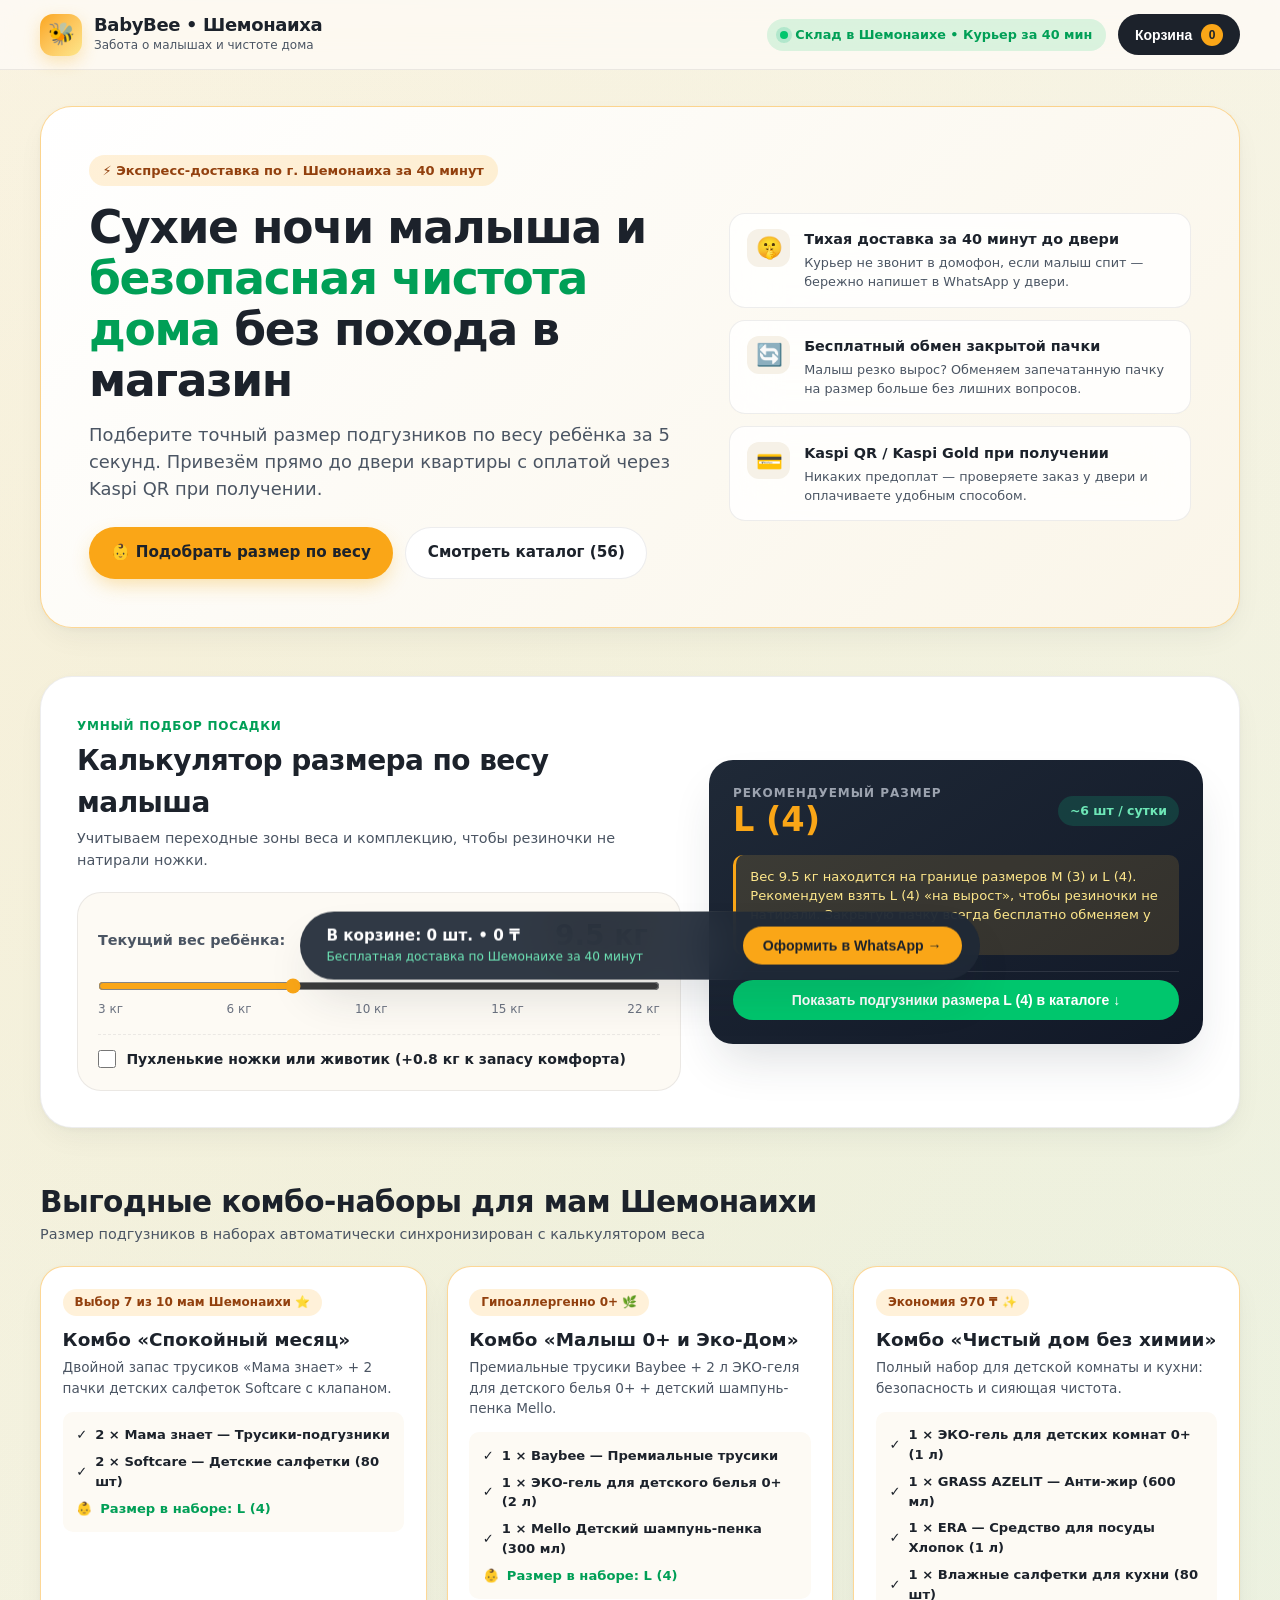
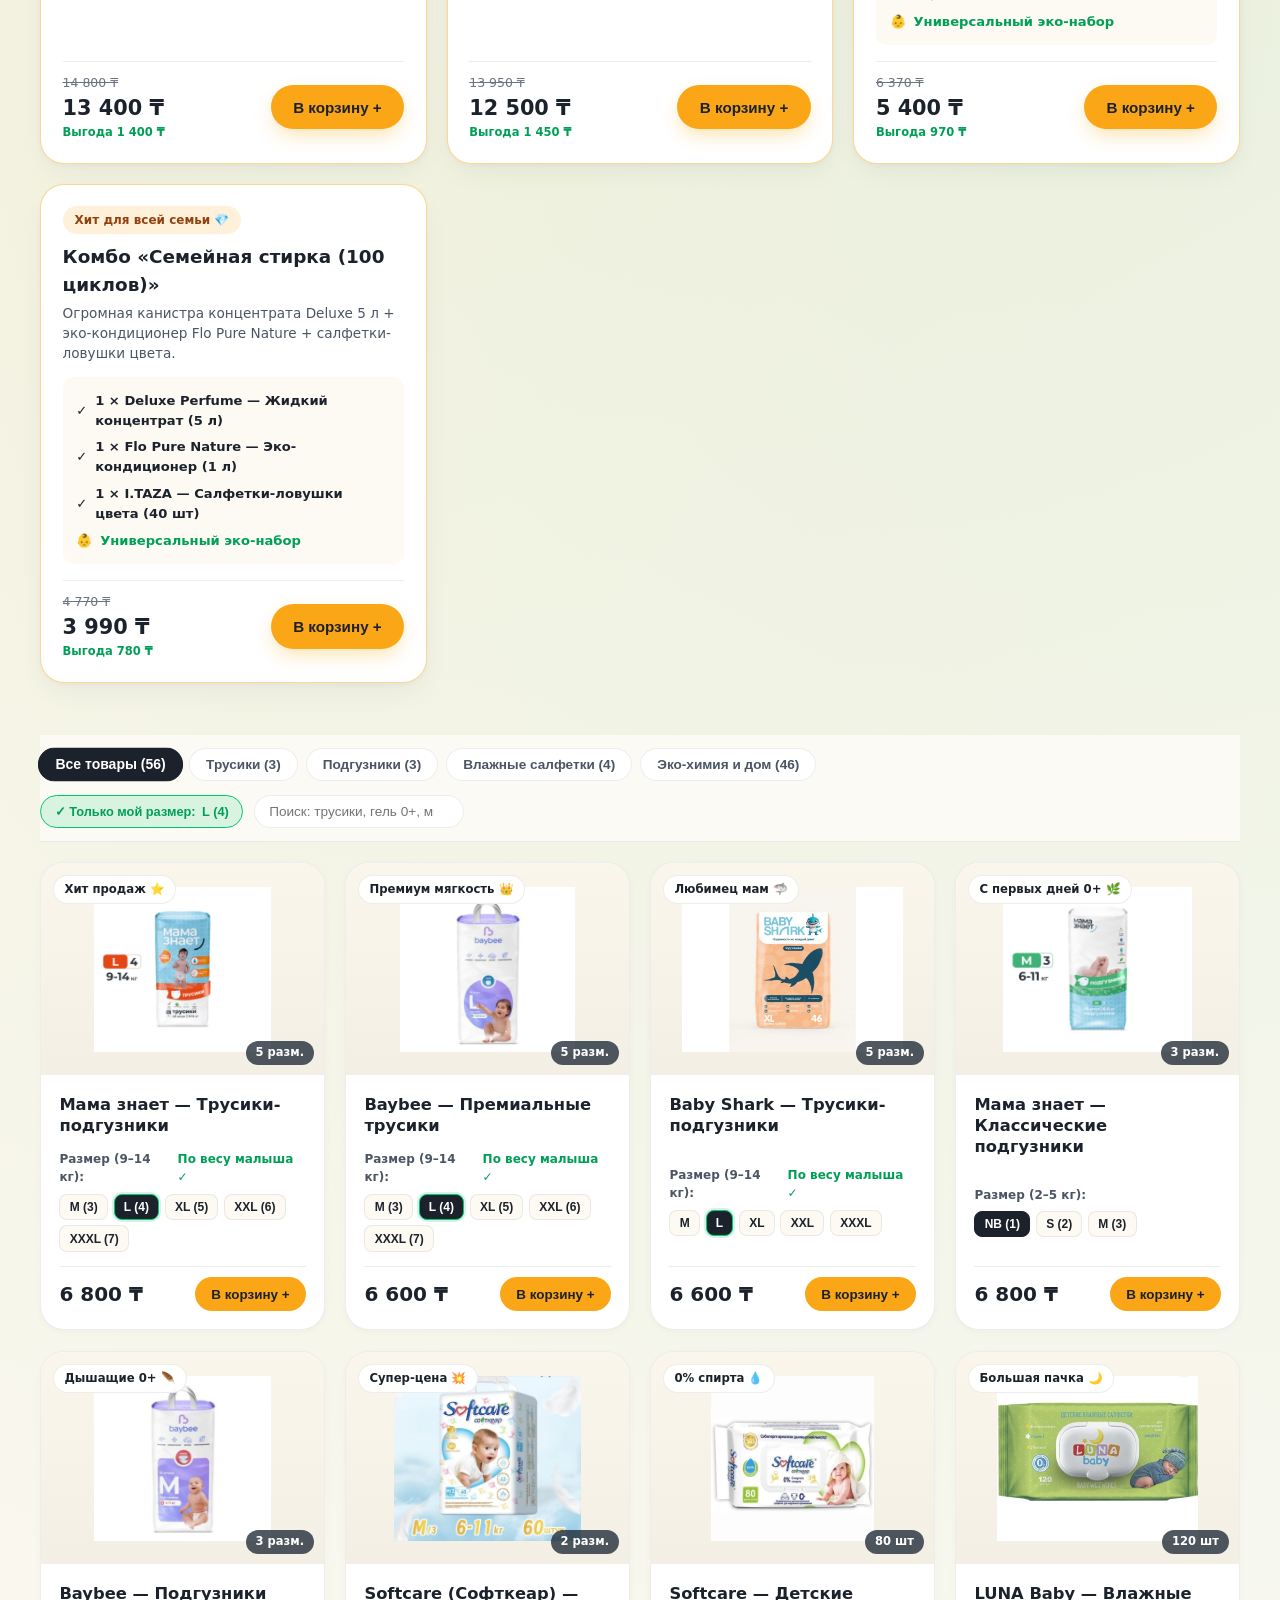
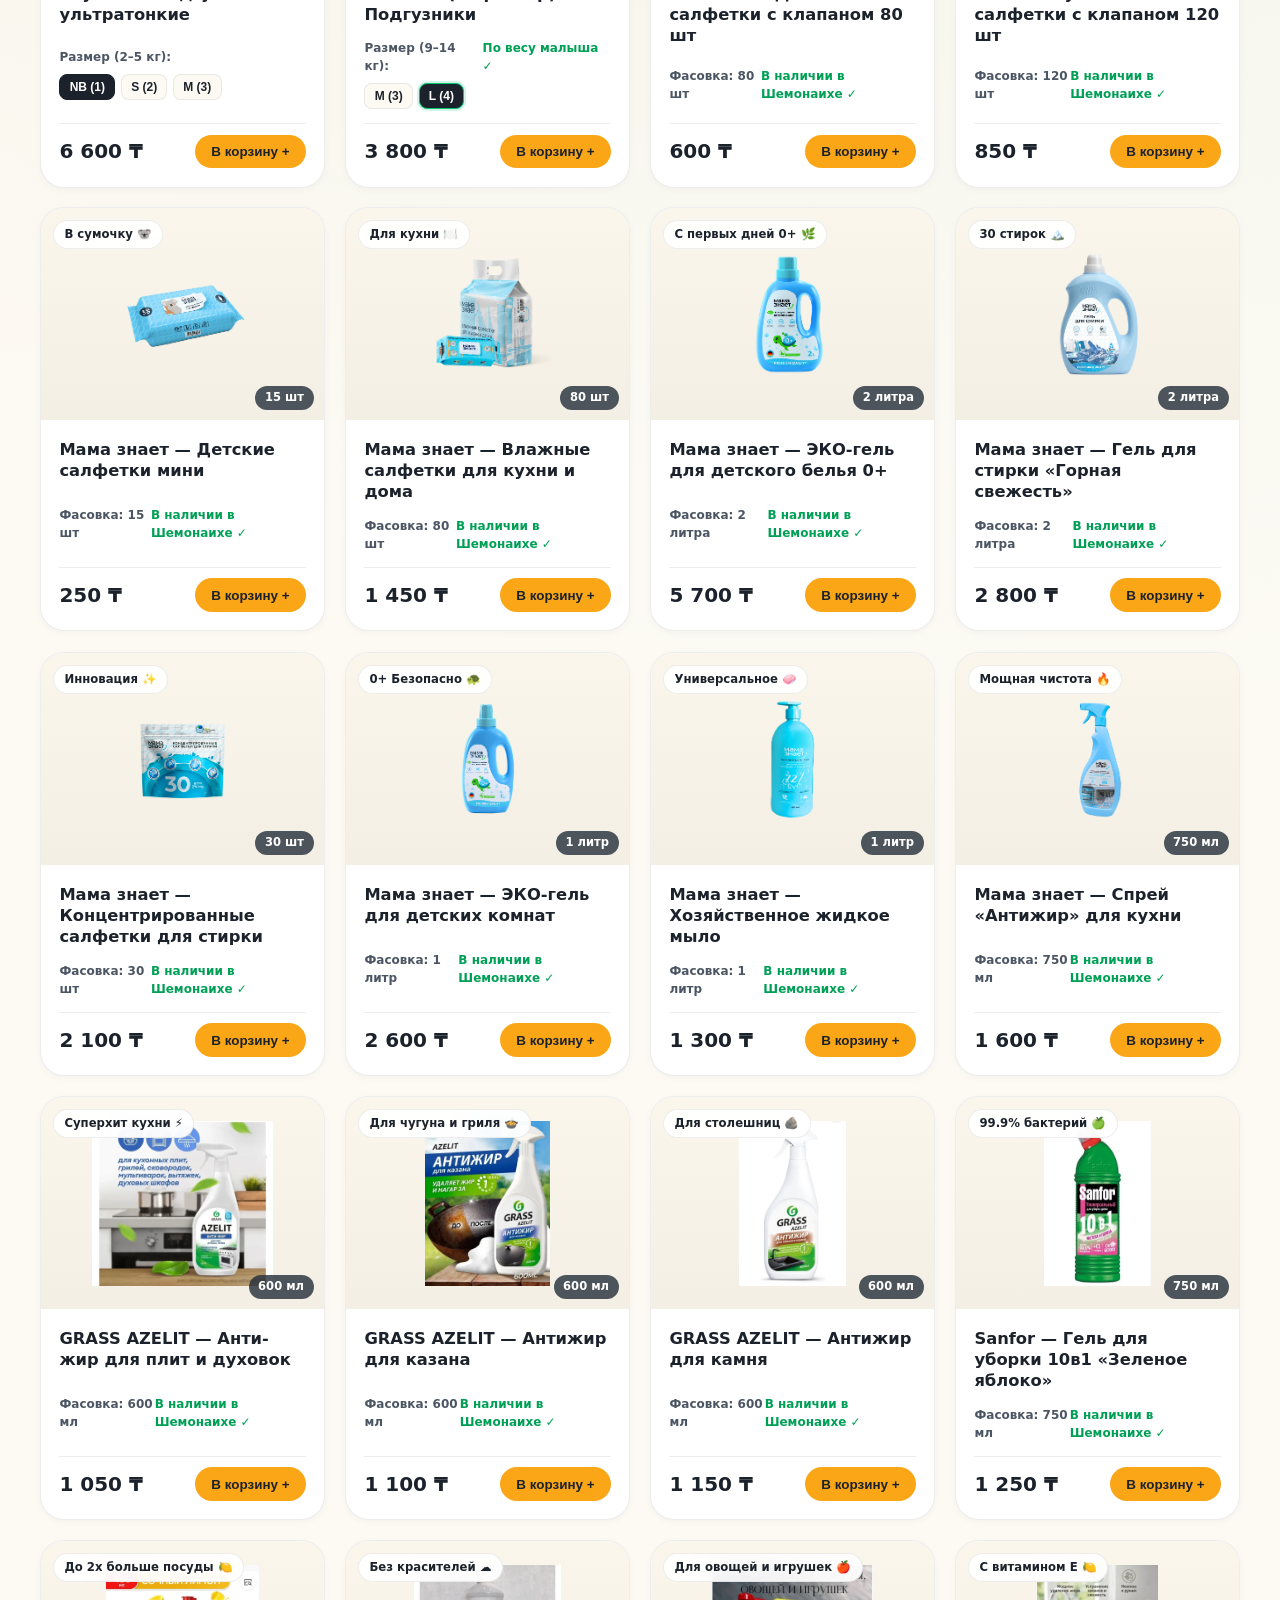
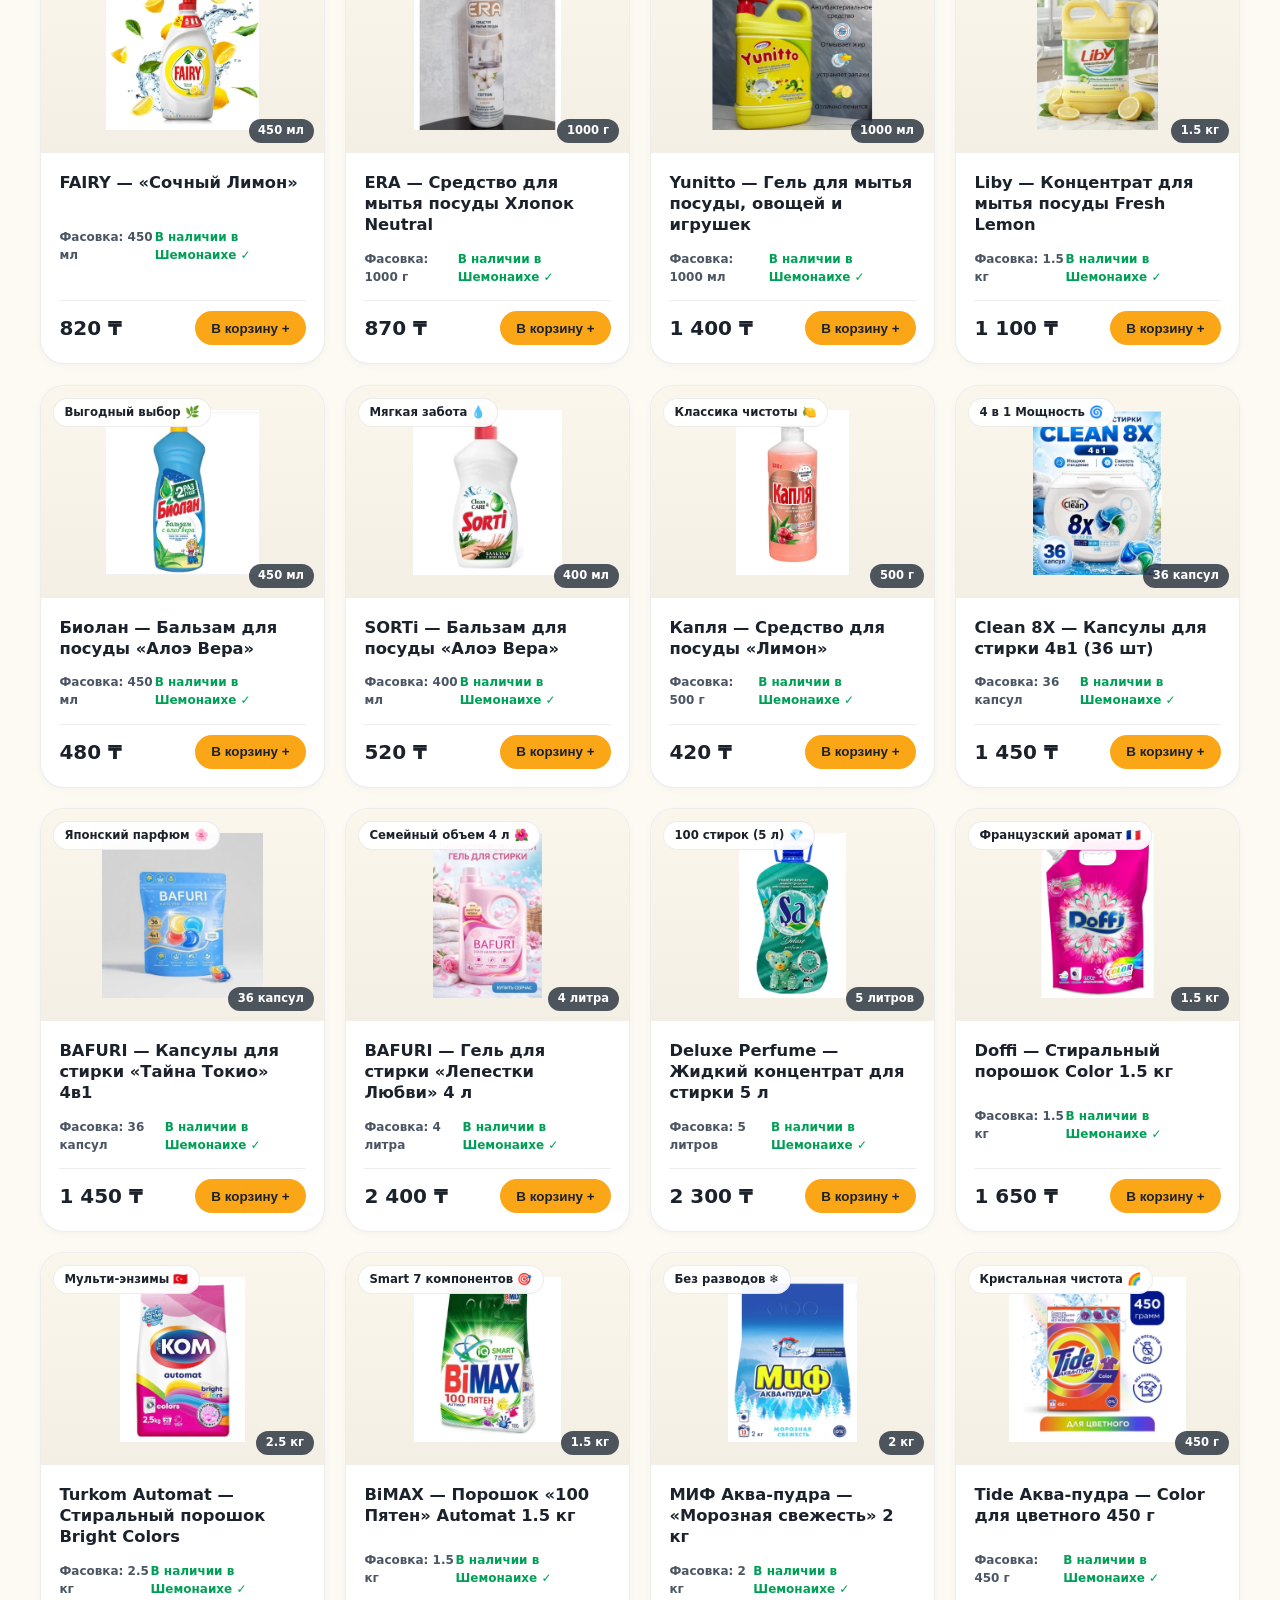
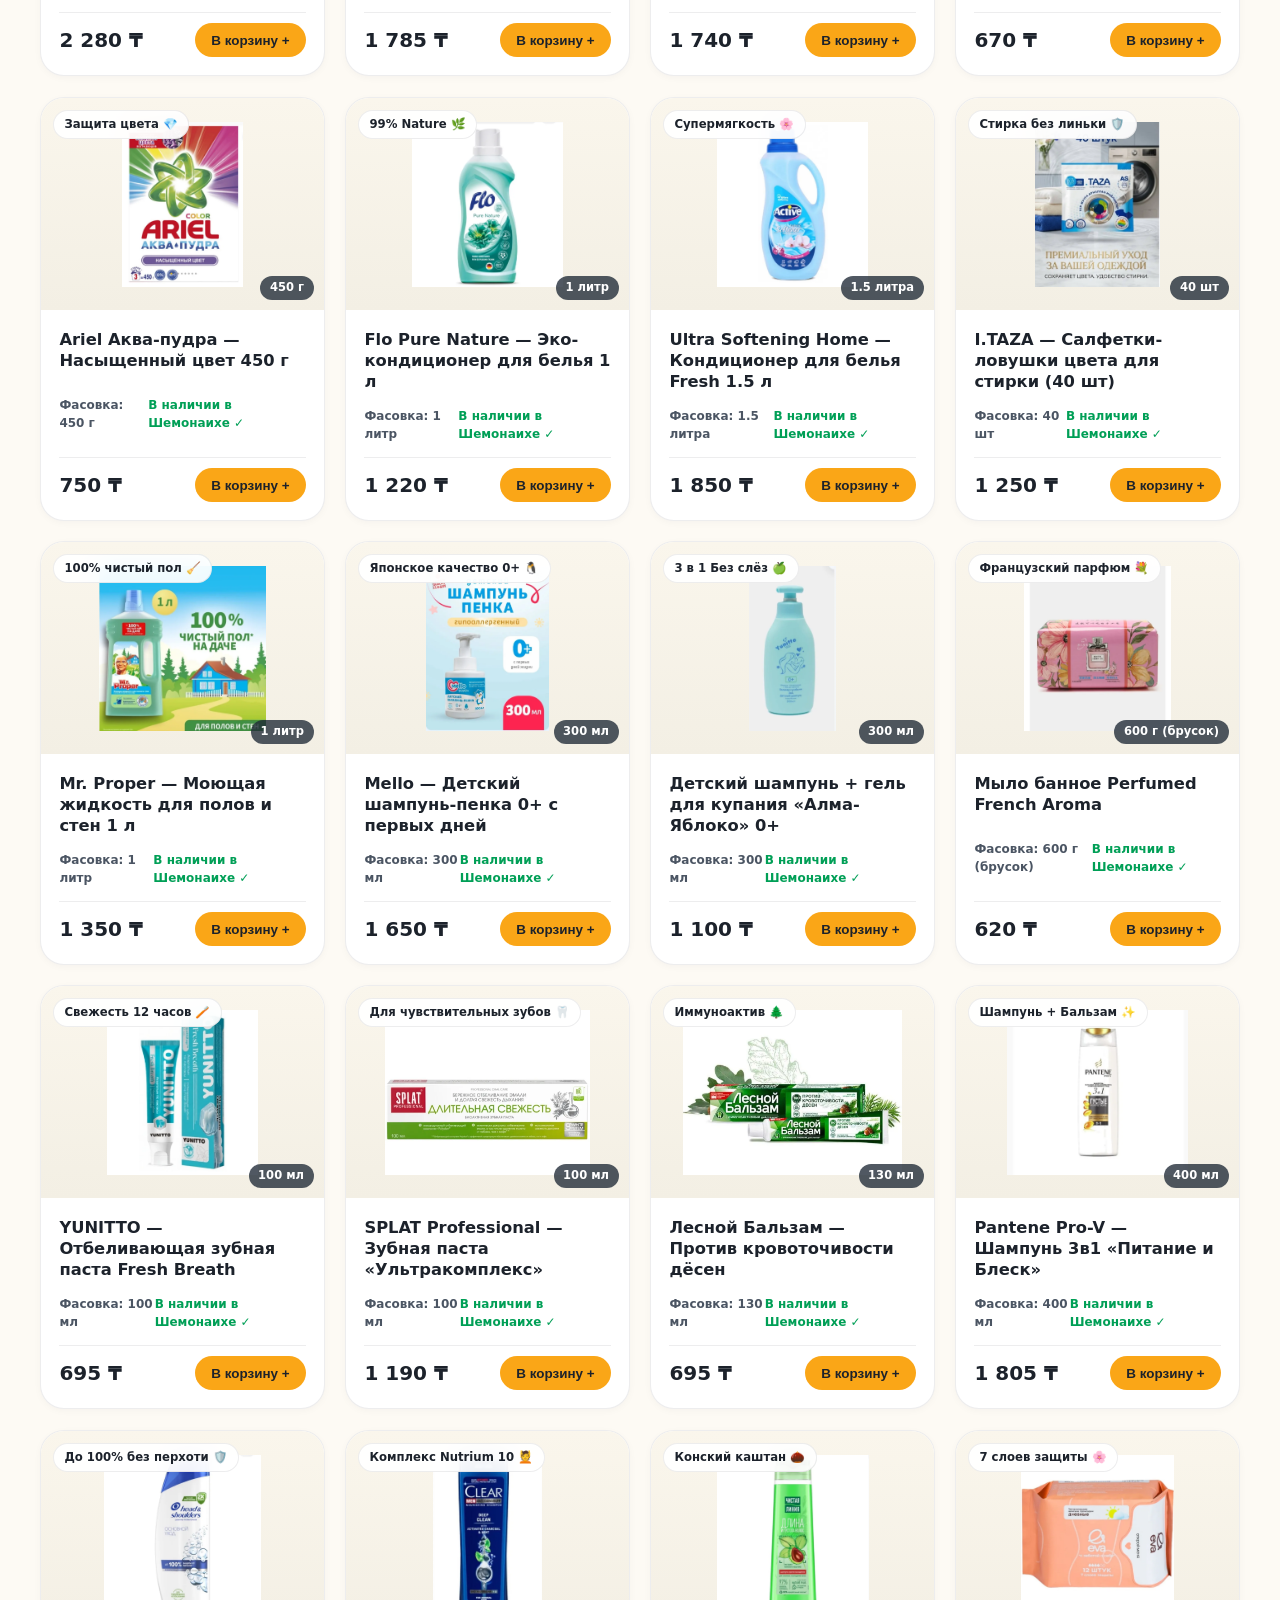
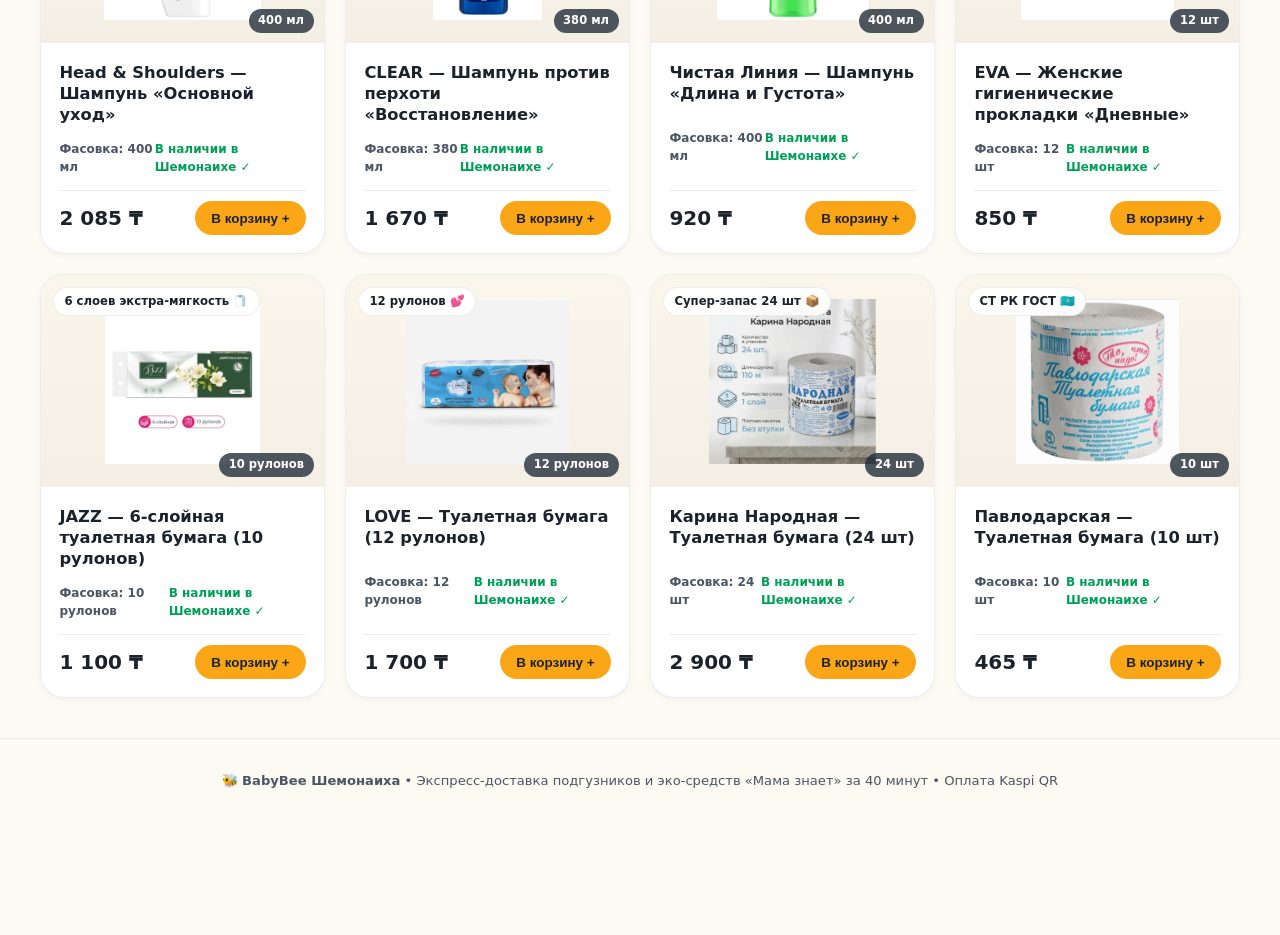
==== commit 19bb70e9: "fix(hero): update catalog button count to 56 items" ====
--- a/index.html
+++ b/index.html
@@ -1404,7 +1404,7 @@
             </p>
             <div class="hero-actions">
               <a href="#smartSizeFinder" class="btn-primary">👶 Подобрать размер по весу</a>
-              <a href="#catalogSection" class="btn-secondary">Смотреть каталог (12)</a>
+              <a href="#catalogSection" class="btn-secondary">Смотреть каталог (56)</a>
             </div>
           </div>
 
